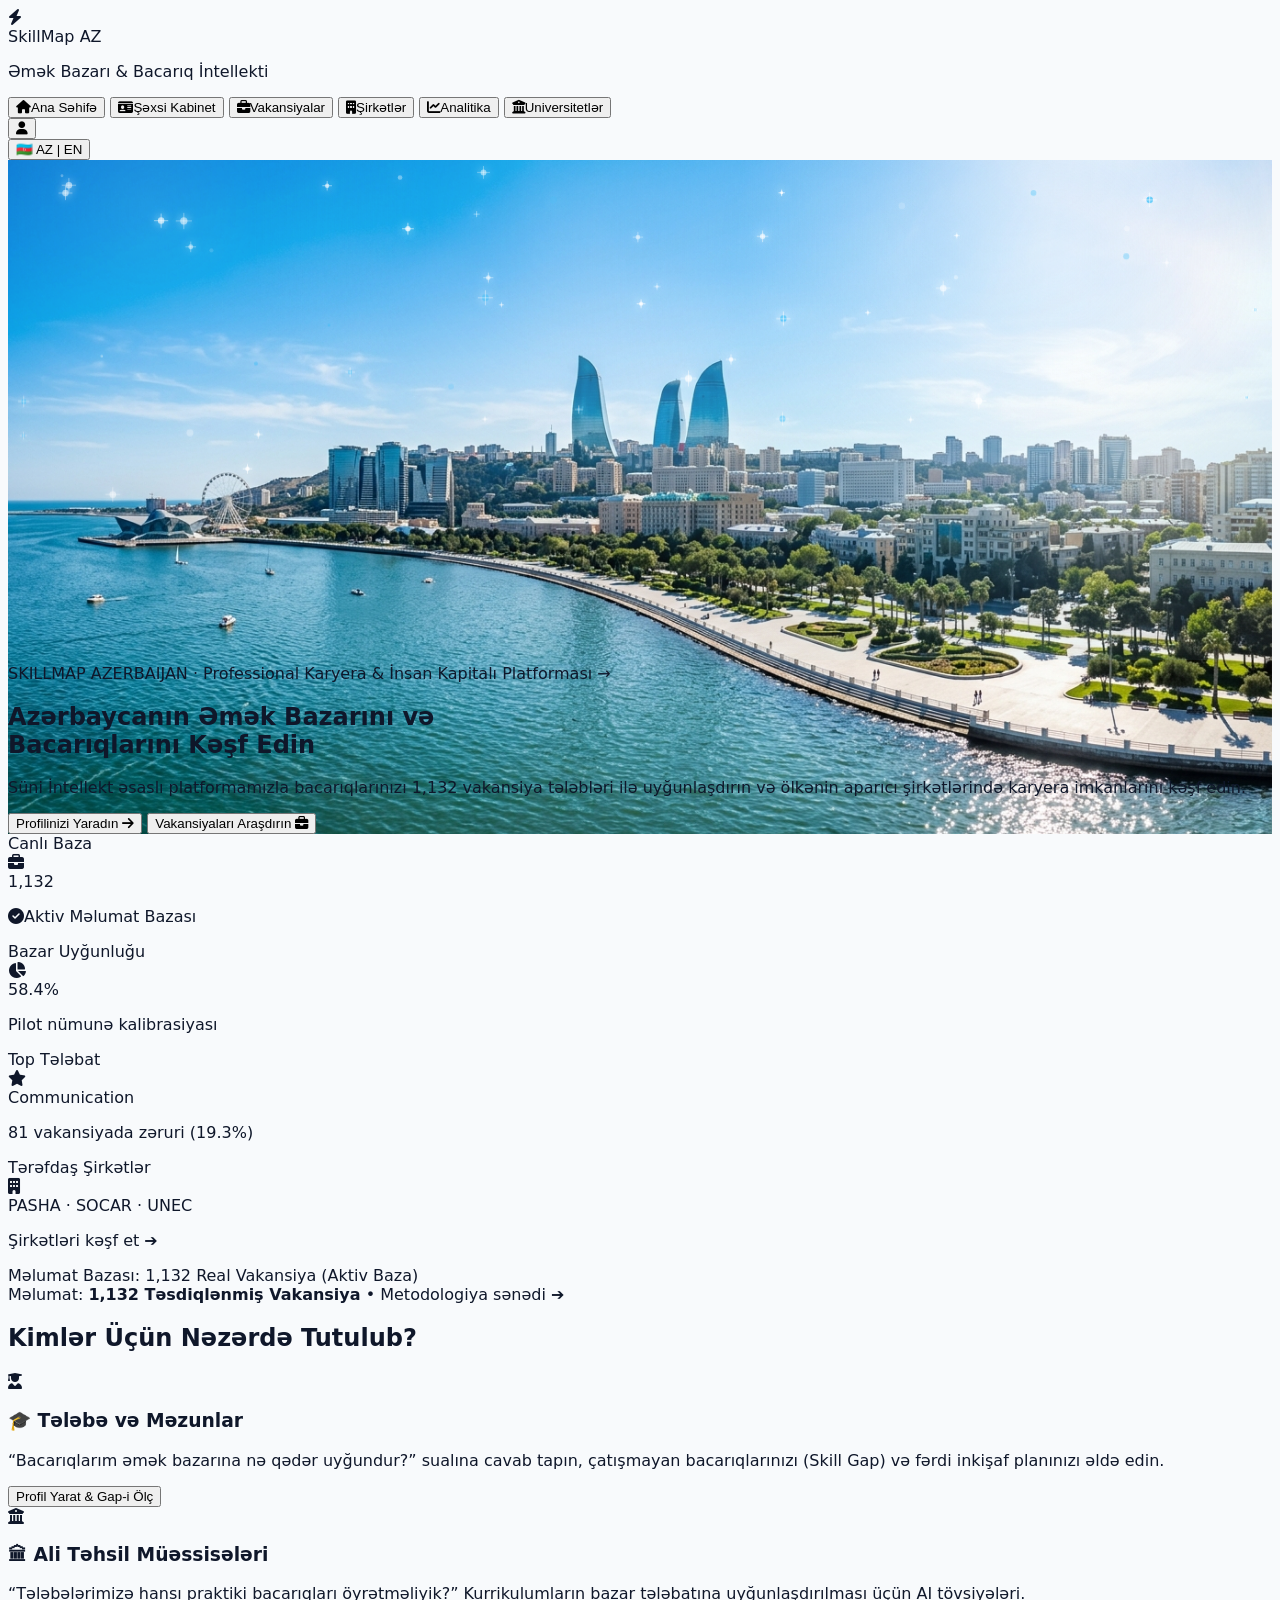
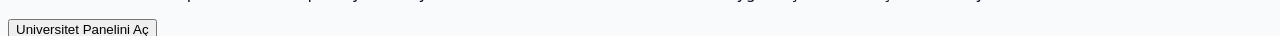
==== index.html @ 015c0641 "Chart.js əlavə edildi, CSP düzəldildi, app referans xətası həll edildi, Analitika qrafikləri işə sal" ====
<!DOCTYPE html>
<html lang="az">
<head>
    <meta charset="UTF-8">
    <meta http-equiv="Content-Security-Policy" content="default-src 'self'; script-src 'self' 'unsafe-inline' 'unsafe-eval' https://www.gstatic.com https://cdnjs.cloudflare.com https://cdn.tailwindcss.com; style-src 'self' 'unsafe-inline' https://fonts.googleapis.com https://cdnjs.cloudflare.com; font-src 'self' https://fonts.gstatic.com https://cdnjs.cloudflare.com; img-src 'self' data: https:; connect-src 'self' https://*.googleapis.com https://*.firebaseio.com https://*.firebase.com wss://*.firebaseio.com https://jobsearch.az https://jobs.glorri.az;">
    <meta http-equiv="Referrer-Policy" content="strict-origin-when-cross-origin">
    <meta http-equiv="X-Content-Type-Options" content="nosniff">
    <meta name="viewport" content="width=device-width, initial-scale=1.0">
    <title>SkillMap Azerbaijan – Əmək Bazarı və Bacarıq Qərar Dəstəyi Platforması</title>
    
    <!-- Chart.js UMD CDN (Loaded first before other scripts) -->
    <script src="https://cdnjs.cloudflare.com/ajax/libs/Chart.js/4.4.0/chart.umd.min.js"></script>

    <!-- Global app placeholder to prevent 'app is not defined' during early clicks -->
    <script>
        window.app = window.app || {
            switchTab: function(tab) {
                if (window.appInstance && window.appInstance.switchTab) {
                    return window.appInstance.switchTab(tab);
                }
                document.addEventListener("DOMContentLoaded", () => {
                    if (window.app && window.app.switchTab) window.app.switchTab(tab);
                });
            },
            openAuthModal: function(mode) {
                if (window.appInstance && window.appInstance.openAuthModal) {
                    return window.appInstance.openAuthModal(mode);
                }
                document.addEventListener("DOMContentLoaded", () => {
                    if (window.app && window.app.openAuthModal) window.app.openAuthModal(mode);
                });
            },
            toggleLanguage: function() {
                if (window.appInstance && window.appInstance.toggleLanguage) {
                    return window.appInstance.toggleLanguage();
                }
                document.addEventListener("DOMContentLoaded", () => {
                    if (window.app && window.app.toggleLanguage) window.app.toggleLanguage();
                });
            }
        };
    </script>

    <!-- Google Fonts: Inter -->
    <link rel="preconnect" href="https://fonts.googleapis.com">
    <link rel="preconnect" href="https://fonts.gstatic.com" crossorigin>
    <link href="https://fonts.googleapis.com/css2?family=Inter:wght@300;400;500;600;700;800;900&display=swap" rel="stylesheet">
    
    <!-- Tailwind CSS CDN -->
    <script src="https://cdn.tailwindcss.com"></script>
    <script>
        tailwind.config = {
            theme: {
                extend: {
                    colors: {
                        orange: {
                            50: '#fff7ed',
                            100: '#ffedd5',
                            200: '#fed7aa',
                            400: '#fb923c',
                            500: '#f97316',
                            600: '#ea580c',
                            700: '#c2410c',
                            800: '#9a3412',
                            900: '#7c2d12'
                        },
                        slate: {
                            850: '#152033',
                            900: '#0f172a',
                            950: '#020617'
                        }
                    }
                }
            }
        }
    </script>
    
    <!-- FontAwesome Icons -->
    <link rel="stylesheet" href="https://cdnjs.cloudflare.com/ajax/libs/font-awesome/6.5.1/css/all.min.css">
    
    <script src="js/i18n.js"></script>
    <!-- Custom CSS -->
    <link rel="stylesheet" href="css/styles.css">
</head>
<body class="bg-slate-50 text-slate-800 antialiased min-h-screen flex flex-col">

    <!-- 1. ÜST NAVİQASİYA (Header & Navigation - Kompakt & Sürüşməsiz) -->
    <header class="sticky top-0 z-50 bg-white/95 backdrop-blur-md border-b border-slate-200/80 shadow-2xs">
        <div class="max-w-7xl mx-auto px-3 sm:px-4 lg:px-6">
            <div class="flex items-center justify-between h-16 gap-2">
                
                <!-- 1. Logo -->
                <div class="flex items-center gap-2 cursor-pointer flex-shrink-0" onclick="app.switchTab('overview')">
                    <div class="w-8 h-8 rounded-xl bg-gradient-to-tr from-indigo-600 to-blue-500 flex items-center justify-center text-white font-black text-base shadow-md shadow-indigo-500/20">
                        <i class="fas fa-bolt"></i>
                    </div>
                    <div>
                        <div class="flex items-center gap-1">
                            <span class="font-black text-base text-slate-900 tracking-tight">SkillMap</span>
                            <span class="text-[9px] font-black px-1.5 py-0.5 rounded bg-indigo-50 text-indigo-700 border border-indigo-100">AZ</span>
                        </div>
                        <p class="text-[8px] text-slate-500 font-semibold tracking-tight hidden sm:block">Əmək Bazarı & Bacarıq İntellekti</p>
                    </div>
                </div>

                <!-- 2. Əsas Naviqasiya Linkləri (Metodologiya və NLP çıxarıldı, sürüşməsiz) -->
                <nav class="hidden lg:flex items-center gap-0.5 xl:gap-1 flex-shrink min-w-0">
                    <button onclick="app.switchTab('overview')" data-tab-btn="overview" class="nav-btn px-2 xl:px-2.5 py-1.5 rounded-xl text-xs font-bold transition-all text-indigo-700 bg-indigo-50 whitespace-nowrap flex items-center">
                        <i class="fas fa-home mr-1 text-indigo-600 text-[10px]"></i><span data-i18n="nav_home">Ana Səhifə</span>
                    </button>
                    <button onclick="app.switchTab('student-gap')" data-tab-btn="student-gap" class="nav-btn px-2 xl:px-2.5 py-1.5 rounded-xl text-xs font-semibold transition-all text-slate-600 hover:text-indigo-600 hover:bg-slate-50 whitespace-nowrap flex items-center">
                        <i class="fas fa-id-card mr-1 text-slate-400 text-[10px]"></i><span data-i18n="nav_cabinet">Şəxsi Kabinet</span>
                    </button>
                    <button onclick="app.switchTab('live-vacancies')" data-tab-btn="live-vacancies" class="nav-btn px-2 xl:px-2.5 py-1.5 rounded-xl text-xs font-semibold transition-all text-slate-600 hover:text-indigo-600 hover:bg-slate-50 whitespace-nowrap flex items-center">
                        <i class="fas fa-briefcase mr-1 text-slate-400 text-[10px]"></i><span data-i18n="nav_vacancies">Vakansiyalar</span>
                    </button>
                    <button onclick="app.switchTab('interactive-map')" data-tab-btn="interactive-map" class="nav-btn px-2 xl:px-2.5 py-1.5 rounded-xl text-xs font-semibold transition-all text-slate-600 hover:text-indigo-600 hover:bg-slate-50 whitespace-nowrap flex items-center">
                        <i class="fas fa-building mr-1 text-slate-400 text-[10px]"></i><span data-i18n="nav_companies">Şirkətlər</span>
                    </button>
                    <button onclick="app.switchTab('vacancy-analytics')" data-tab-btn="vacancy-analytics" class="nav-btn px-2 xl:px-2.5 py-1.5 rounded-xl text-xs font-semibold transition-all text-slate-600 hover:text-indigo-600 hover:bg-slate-50 whitespace-nowrap flex items-center">
                        <i class="fas fa-chart-line mr-1 text-slate-400 text-[10px]"></i><span data-i18n="nav_analytics">Analitika</span>
                    </button>
                    <button onclick="app.switchTab('university-dash')" data-tab-btn="university-dash" class="nav-btn px-2 xl:px-2.5 py-1.5 rounded-xl text-xs font-semibold transition-all text-slate-600 hover:text-indigo-600 hover:bg-slate-50 whitespace-nowrap flex items-center">
                        <i class="fas fa-university mr-1 text-slate-400 text-[10px]"></i><span data-i18n="nav_universities">Universitetlər</span>
                    </button>
                </nav>

                <!-- 3. Sağ Tərəf: Səliqəli Giriş və Əməliyyatlar -->
                <div class="flex items-center gap-2 flex-shrink-0">
                    
                    <!-- Dinamik Giriş / Profil Düyməsi (Səliqəli & Yığcam) -->
                    <div id="header-auth-container" class="flex items-center">
                        <button onclick="app.openAuthModal('login')" class="w-9 h-9 rounded-full bg-indigo-50 hover:bg-indigo-100 text-indigo-600 border border-indigo-200 flex items-center justify-center transition-all shadow-2xs group" title="Daxil ol / Kabinet">
                            <i class="fas fa-user text-xs group-hover:scale-110 transition-transform"></i>
                        </button>
                    </div>

                    <!-- Dil Seçimi (AZ | EN) -->
                    <button id="lang-toggle-btn" onclick="app.toggleLanguage()" class="px-3 py-1.5 rounded-full text-xs font-bold bg-white hover:bg-slate-50 text-slate-700 border border-slate-200 shadow-2xs transition-all flex items-center gap-1.5 cursor-pointer" title="Switch Language">
                        <span id="lang-flag" class="text-xs">🇦🇿</span>
                        <span id="lang-label" class="font-extrabold text-[11px] text-indigo-700 tracking-wide">AZ | EN</span>
                    </button>

                </div>
            </div>
        </div>
    </header>
    <!-- ƏSAS MƏZMUN -->
    <main class="flex-grow w-full">

        <!-- ======================================================== -->
        <!-- TAB 1: ANA SƏHİFƏ (OVERVIEW & HERO) -->
        <!-- ======================================================== -->
        <section id="tab-overview" class="tab-content active w-full">
            
            <!-- 1. FULL-WIDTH EDGE-TO-EDGE 100VH LIVE HERO (BAKU SKYLINE & CANVAS WALLPAPER) -->
            <div id="hero-main-container" class="relative w-full h-screen min-h-[600px] flex flex-col justify-center items-center text-center px-4 sm:px-6 lg:px-8 bg-cover bg-center bg-no-repeat overflow-hidden" style="background-image: url('images/baku_crystal_hero.jpg?v=20260901_final'); background-size: cover; background-position: center center; background-repeat: no-repeat;">
                
                <!-- Dynamic 60fps Fullscreen Canvas Wallpaper -->
                <canvas id="hero-live-wallpaper" class="absolute inset-0 w-full h-full pointer-events-none z-10"></canvas>
                
                <!-- Cinematic Soft Atmosphere Overlay -->
                <div class="absolute inset-0 bg-gradient-to-t from-sky-950/75 via-sky-900/30 to-sky-950/40 z-0"></div>

                <!-- Top Announcement Badge -->
                <div class="relative z-20 mb-6">
                    <div onclick="app.switchTab('nlp-sandbox')" class="inline-flex items-center gap-2 px-5 py-2 rounded-full bg-white/90 hover:bg-white backdrop-blur-md border border-white/95 shadow-lg text-xs font-bold text-sky-950 cursor-pointer transition-all hover:scale-105 transform group">
                        <span class="w-2.5 h-2.5 rounded-full bg-emerald-500 animate-pulse"></span>
                        <span class="tracking-wide"><span data-i18n="hero_badge">SKILLMAP AZERBAIJAN · Professional Karyera & İnsan Kapitalı Platforması</span></span>
                        <span class="text-sky-600 group-hover:translate-x-1 transition-transform font-black">→</span>
                    </div>
                </div>

                <!-- Central Hero Content (Single Layer Crisp Typography, No Shadows) -->
                <div class="relative z-20 max-w-5xl mx-auto w-full space-y-6">
                    
                    <!-- Main Impact Heading -->
                    <h1 class="text-3xl sm:text-5xl lg:text-6xl xl:text-7xl font-black text-white tracking-tight leading-tight">
                        <span data-i18n="hero_title_1">Azərbaycanın Əmək Bazarını və</span> <br class="hidden sm:inline"><span class="text-cyan-300" data-i18n="hero_title_2">Bacarıqlarını Kəşf Edin</span>
                    </h1>

                    <!-- Refined Subtitle -->
                    <p class="text-sky-100 text-sm sm:text-base lg:text-lg leading-relaxed max-w-3xl mx-auto font-medium">
                        <span data-i18n="hero_subtitle">Süni İntellekt əsaslı platformamızla bacarıqlarınızı 1,132 vakansiya tələbləri ilə uyğunlaşdırın və ölkənin aparıcı şirkətlərində karyera imkanlarını kəşf edin.</span>
                    </p>

                    <!-- Dual Action CTA Buttons -->
                    <div class="flex flex-wrap items-center justify-center gap-4 pt-4">
                        <button onclick="app.openAuthModal('register')" class="px-8 sm:px-10 py-3.5 sm:py-4 rounded-full bg-cyan-400 hover:bg-cyan-300 text-slate-950 font-black text-xs sm:text-sm lg:text-base shadow-xl shadow-cyan-400/30 transition-all flex items-center gap-2.5 hover:scale-105 transform">
                            <span data-i18n="hero_cta_profile">Profilinizi Yaradın</span>
                            <i class="fas fa-arrow-right text-xs"></i>
                        </button>
                        <button onclick="app.switchTab('live-vacancies')" class="px-7 sm:px-9 py-3.5 sm:py-4 rounded-full bg-white/90 hover:bg-white text-slate-900 font-bold text-xs sm:text-sm lg:text-base backdrop-blur-md border border-white/90 shadow-xl transition-all flex items-center gap-2.5 hover:scale-105 transform">
                            <span data-i18n="hero_cta_vacancies">Vakansiyaları Araşdırın</span>
                            <i class="fas fa-briefcase text-xs text-sky-600"></i>
                        </button>
                    </div>

                </div>

            </div>

            <!-- 2. AŞAĞI BÖLMƏLƏR (MƏRKƏZLƏŞDİRİLMİŞ MAX-W-7XL KONTEYNER) -->
            <div class="bg-slate-50 border-t border-slate-200/80 py-12">
                <div class="max-w-7xl mx-auto px-4 sm:px-6 lg:px-8 space-y-12">
                    
                    <!-- 4 Statistika Kartı -->
                    <div class="grid grid-cols-1 sm:grid-cols-2 lg:grid-cols-4 gap-4 sm:gap-6">
                        
                        <!-- Card 1: Canlı Baza -->
                        <div class="bg-white p-6 rounded-2xl border border-slate-200/80 shadow-xs hover:shadow-md transition-all group">
                            <div class="flex items-center justify-between mb-2">
                                <span class="text-xs font-bold text-slate-500 uppercase tracking-wider" data-i18n="stat_active_db">Canlı Baza</span>
                                <div class="w-9 h-9 rounded-xl bg-sky-50 flex items-center justify-center text-sky-600 text-sm">
                                    <i class="fas fa-briefcase"></i>
                                </div>
                            </div>
                            <div class="text-3xl font-black text-slate-900" id="stat-total-vacancies">1,132</div>
                            <p class="text-xs text-emerald-700 font-bold mt-1.5 flex items-center gap-1">
                                <i class="fas fa-check-circle text-xs"></i><span data-i18n="stat_active_desc">Aktiv Məlumat Bazası</span>
                            </p>
                        </div>

                        <!-- Card 2: Orta Bazar Uyğunluğu -->
                        <div class="bg-white p-6 rounded-2xl border border-slate-200/80 shadow-xs hover:shadow-md transition-all group">
                            <div class="flex items-center justify-between mb-2">
                                <span class="text-xs font-bold text-slate-500 uppercase tracking-wider" data-i18n="stat_market_match">Bazar Uyğunluğu</span>
                                <div class="w-9 h-9 rounded-xl bg-amber-50 flex items-center justify-center text-amber-600 text-sm">
                                    <i class="fas fa-chart-pie"></i>
                                </div>
                            </div>
                            <div class="text-3xl font-black text-slate-900" id="stat-avg-match">58.4%</div>
                            <p class="text-xs text-slate-500 font-medium mt-1.5">Pilot nümunə kalibrasiyası</p>
                        </div>

                        <!-- Card 3: Top Tələb Olunan Bacarıq -->
                        <div class="bg-white p-6 rounded-2xl border border-slate-200/80 shadow-xs hover:shadow-md transition-all group">
                            <div class="flex items-center justify-between mb-2">
                                <span class="text-xs font-bold text-slate-500 uppercase tracking-wider" data-i18n="stat_top_demand">Top Tələbat</span>
                                <div class="w-9 h-9 rounded-xl bg-emerald-50 flex items-center justify-center text-emerald-600 text-sm">
                                    <i class="fas fa-star"></i>
                                </div>
                            </div>
                            <div class="text-2xl font-black text-slate-900 truncate" id="stat-top-skill-name">MS Excel & SQL</div>
                            <p class="text-xs text-slate-500 font-medium mt-1.5 truncate" id="stat-top-skill-desc">Ən çox tələb olunan bacarıq</p>
                        </div>

                        <!-- Card 4: Tərəfdaş Şirkətlər -->
                        <div class="bg-white p-6 rounded-2xl border border-slate-200/80 shadow-xs hover:shadow-md transition-all group">
                            <div class="flex items-center justify-between mb-2">
                                <span class="text-xs font-bold text-slate-500 uppercase tracking-wider" data-i18n="stat_partners">Tərəfdaş Şirkətlər</span>
                                <div class="w-9 h-9 rounded-xl bg-indigo-50 flex items-center justify-center text-indigo-600 text-sm">
                                    <i class="fas fa-building"></i>
                                </div>
                            </div>
                            <div class="text-lg font-black text-slate-900 truncate">PASHA · SOCAR · UNEC</div>
                            <p class="text-xs text-indigo-600 font-bold mt-1.5 flex items-center gap-1 cursor-pointer hover:underline" onclick="app.switchTab('interactive-map')">
                                Şirkətləri kəşf et ➔
                            </p>
                        </div>

                    </div>

                    <!-- Tərəfdaş və Etibarlılıq Lövhəsi (Trust Bar) -->
                    <div class="bg-white rounded-2xl p-5 border border-slate-200/80 shadow-xs flex flex-wrap items-center justify-between gap-4 text-xs text-slate-500 font-medium">
                        <div class="flex items-center gap-2.5">
                            <span class="w-3 h-3 rounded-full bg-emerald-500 animate-pulse"></span>
                            <span class="font-bold text-slate-800">Məlumat Bazası:</span>
                            <span class="text-emerald-700 font-bold" id="trust-total-vacancies">1,132 Vakansiya</span>
                        </div>
                        <div class="flex items-center gap-4 text-xs text-slate-400">
                            <span>Məlumat: <strong class="text-indigo-700 font-bold">1,132 Təsdiqlənmiş Vakansiya</strong></span>
                            <span>•</span>
                            <span class="text-indigo-600 font-bold cursor-pointer hover:underline" onclick="app.switchTab('methodology')">Metodologiya sənədi ➔</span>
                        </div>
                    </div>

                    <!-- İstifadəçi Portalları (2 Sütunlu Qrid) -->
                    <div>
                        <h2 class="text-2xl font-bold text-slate-900 mb-6">Kimlər Üçün Nəzərdə Tutulub?</h2>
                        <div class="grid grid-cols-1 md:grid-cols-2 gap-6">
                            
                            <div class="bg-white rounded-2xl p-6 sm:p-8 border border-slate-200/80 shadow-xs hover:shadow-md transition-all hover:border-indigo-300 group flex flex-col justify-between">
                                <div class="space-y-3">
                                    <div class="w-12 h-12 rounded-2xl bg-indigo-50 text-indigo-600 flex items-center justify-center text-xl group-hover:scale-110 transition-transform">
                                        <i class="fas fa-user-graduate"></i>
                                    </div>
                                    <h3 class="text-xl font-bold text-slate-900">🎓 Tələbə və Məzunlar</h3>
                                    <p class="text-sm text-slate-600 leading-relaxed">
                                        “Bacarıqlarım əmək bazarına nə qədər uyğundur?” sualına cavab tapın, çatışmayan bacarıqlarınızı (Skill Gap) və fərdi inkişaf planınızı əldə edin.
                                    </p>
                                </div>
                                <button onclick="app.openAuthModal('register')" class="w-full mt-6 py-3 rounded-xl bg-indigo-50 text-indigo-700 font-bold text-sm hover:bg-indigo-600 hover:text-white transition-all">
                                    Profil Yarat & Gap-i Ölç
                                </button>
                            </div>

                            <div class="bg-white rounded-2xl p-6 sm:p-8 border border-slate-200/80 shadow-xs hover:shadow-md transition-all hover:border-emerald-300 group flex flex-col justify-between">
                                <div class="space-y-3">
                                    <div class="w-12 h-12 rounded-2xl bg-emerald-50 text-emerald-600 flex items-center justify-center text-xl group-hover:scale-110 transition-transform">
                                        <i class="fas fa-university"></i>
                                    </div>
                                    <h3 class="text-xl font-bold text-slate-900">🏛 Ali Təhsil Müəssisələri</h3>
                                    <p class="text-sm text-slate-600 leading-relaxed">
                                        “Tələbələrimizə hansı praktiki bacarıqları öyrətməliyik?” Kurrikulumların bazar tələbatına uyğunlaşdırılması üçün AI tövsiyələri.
                                    </p>
                                </div>
                                <button onclick="app.switchTab('university-dash')" class="w-full py-3 mt-6 rounded-xl bg-emerald-50 text-emerald-700 font-bold text-sm hover:bg-emerald-600 hover:text-white transition-all">
                                    Universitet Panelini Aç
                                </button>
                            </div>

                        </div>
                    </div>

                </div>
            </div>

        </section>


        <!-- ======================================================== -->
        <!-- TAB 2: STUDENT CABINET 2.0 (DYNAMIC AUTH-AWARE) -->
        <!-- ======================================================== -->
        <section id="tab-student-gap" class="tab-content max-w-7xl mx-auto px-4 sm:px-6 lg:px-8 py-6">
            <div id="student-cabinet-root" class="w-full flex flex-col lg:flex-row items-start gap-6">
                
                <!-- LEFT SIDEBAR (Dark Navy #0F172A) -->
                <aside class="cabinet-sidebar w-full lg:w-64 flex-shrink-0 p-5 flex flex-col justify-between space-y-6 shadow-xl">
                    <!-- Brand Logo -->
                    <div class="flex items-center gap-3 px-2 py-1">
                        <div class="w-9 h-9 rounded-xl bg-gradient-to-tr from-blue-600 to-indigo-500 text-white flex items-center justify-center font-black text-lg shadow-md shadow-blue-500/30">
                            <i class="fas fa-network-wired"></i>
                        </div>
                        <div>
                            <div class="text-white font-black text-base tracking-tight leading-tight">SkillMap</div>
                            <div class="text-slate-400 text-[10px] uppercase font-bold tracking-wider">Azerbaijan</div>
                        </div>
                    </div>

                    <!-- Navigation Menu -->
                    <nav class="space-y-1">
                        <button id="cab-nav-overview" data-view-btn="overview" class="cabinet-nav-btn sidebar-nav-btn active">
                            <i class="fas fa-house w-4 text-center"></i>
                            <span>Ümumi görünüş</span>
                        </button>
                        <button id="cab-nav-profile" data-view-btn="profile" class="cabinet-nav-btn sidebar-nav-btn">
                            <i class="fas fa-user w-4 text-center"></i>
                            <span>Profilim</span>
                        </button>
                        <button id="cab-nav-skills" data-view-btn="skills" class="cabinet-nav-btn sidebar-nav-btn">
                            <i class="fas fa-puzzle-piece w-4 text-center"></i>
                            <span>Bacarıqlarım</span>
                        </button>
                        <button id="cab-nav-skill-gap" data-view-btn="skill-gap" class="cabinet-nav-btn sidebar-nav-btn">
                            <i class="fas fa-compass-drafting w-4 text-center"></i>
                            <span>Skill Gap</span>
                        </button>
                        <button id="cab-nav-vacancies" data-view-btn="vacancies" class="cabinet-nav-btn sidebar-nav-btn">
                            <i class="fas fa-briefcase w-4 text-center"></i>
                            <span>Mənə uyğun vakansiyalar</span>
                        </button>
                        <button id="cab-nav-career-directions" data-view-btn="career-directions" class="cabinet-nav-btn sidebar-nav-btn">
                            <i class="fas fa-signs-post w-4 text-center"></i>
                            <span>Karyera istiqamətlərim</span>
                        </button>
                        <button id="cab-nav-dev-plan" data-view-btn="dev-plan" class="cabinet-nav-btn sidebar-nav-btn">
                            <i class="fas fa-pen-to-square w-4 text-center"></i>
                            <span>İnkişaf planım</span>
                        </button>
                        <button id="cab-nav-skill-passport" data-view-btn="skill-passport" class="cabinet-nav-btn sidebar-nav-btn">
                            <i class="fas fa-id-card-clip w-4 text-center"></i>
                            <span>Skill Passport</span>
                        </button>
                        <button id="cab-nav-cv-ats" data-view-btn="cv-ats" class="cabinet-nav-btn sidebar-nav-btn">
                            <i class="fas fa-file-shield w-4 text-center"></i>
                            <span>CV & ATS Analizi</span>
                        </button>
                        <button id="cab-nav-cv-builder" data-view-btn="cv-builder" class="cabinet-nav-btn sidebar-nav-btn">
                            <i class="fas fa-file-pen w-4 text-center"></i>
                            <span>ATS CV Builder</span>
                        </button>
                        <button id="cab-nav-settings" data-view-btn="settings" class="cabinet-nav-btn sidebar-nav-btn">
                            <i class="fas fa-gear w-4 text-center"></i>
                            <span>Tənzimləmələr</span>
                        </button>
                    </nav>

                    <!-- Bottom Support & Dark Mode -->
                    <div class="space-y-4 pt-4 border-t border-slate-800">
                        <div class="sidebar-help-card space-y-2.5">
                            <div class="text-xs font-bold text-white">Kömək lazımdır?</div>
                            <p class="text-[11px] text-slate-400 leading-relaxed">
                                Karyera və bacarıq inkişafı haqqında suallarınız üçün bizə yaza bilərsiniz.
                            </p>
                            <button onclick="if(window.chatWidget) window.chatWidget.toggle();" class="w-full py-2 px-3 rounded-lg bg-white hover:bg-slate-100 text-slate-900 text-xs font-bold transition-all shadow-sm">
                                Dəstək mərkəzinə keç
                            </button>
                        </div>

                        <div class="flex items-center justify-between px-2 pt-1 text-xs text-slate-400">
                            <div class="flex items-center gap-2">
                                <i class="fas fa-moon"></i>
                                <span>Dark mode</span>
                            </div>
                            <label class="relative inline-flex items-center cursor-pointer">
                                <input type="checkbox" id="cabinet-dark-toggle" onchange="app.toggleCabinetDarkMode(this.checked)" class="sr-only peer">
                                <div class="w-9 h-5 bg-slate-700 peer-focus:outline-none rounded-full peer peer-checked:after:translate-x-full peer-checked:after:border-white after:content-[''] after:absolute after:top-[2px] after:left-[2px] after:bg-white after:border-slate-300 after:border after:rounded-full after:h-4 after:w-4 after:transition-all peer-checked:bg-blue-600"></div>
                            </label>
                        </div>
                    </div>
                </aside>

                <!-- MAIN CABINET CONTENT AREA -->
                <main class="flex-grow w-full space-y-6">
                    
                    <!-- Cabinet Header -->
                    <div class="flex items-center justify-between bg-white p-4 sm:p-5 rounded-2xl border border-slate-200/80 shadow-2xs">
                        <div>
                            <h1 class="text-xl sm:text-2xl font-black text-slate-900 tracking-tight">Student Cabinet</h1>
                        </div>

                        <div class="flex items-center gap-3">
                            <!-- Notifications -->
                            <div class="relative cursor-pointer" onclick="alert('Bildirişləri görmək üçün kabinetə daxil olun.')">
                                <div class="w-9 h-9 rounded-full bg-slate-100 hover:bg-slate-200 text-slate-700 flex items-center justify-center transition-all">
                                    <i class="far fa-bell text-sm"></i>
                                </div>
                            </div>

                            <!-- Help Icon -->
                            <button onclick="if(window.chatWidget) window.chatWidget.toggle();" class="w-9 h-9 rounded-full bg-slate-100 hover:bg-slate-200 text-slate-700 flex items-center justify-center transition-all">
                                <i class="far fa-circle-question text-sm"></i>
                            </button>

                            <!-- User Avatar & Name Dropdown -->
                            <div class="flex items-center gap-2.5 pl-2 border-l border-slate-200 cursor-pointer" onclick="if(app.auth.isLoggedIn()) app.switchCabinetView('profile'); else app.openAuthModal('login');">
                                <div class="w-9 h-9 rounded-full bg-slate-100 text-slate-600 font-bold flex items-center justify-center text-xs shadow-sm" id="cab-top-avatar">
                                    👤
                                </div>
                                <div class="hidden sm:block text-left">
                                    <div class="text-xs font-bold text-slate-900" id="cab-top-username">Qonaq</div>
                                </div>
                                <i class="fas fa-chevron-down text-[10px] text-slate-400"></i>
                            </div>
                        </div>
                    </div>

                    <!-- ======================================================== -->
                    <!-- SUB-VIEW 1: Ümumi Görünüş (Overview) -->
                    <!-- ======================================================== -->
                    <div id="cab-view-overview" data-cabinet-view="overview" class="space-y-6">
                        <!-- Welcome Banner -->
                        <div class="bg-white rounded-3xl p-6 sm:p-8 border border-slate-200/80 shadow-2xs relative overflow-hidden flex flex-col md:flex-row items-center justify-between gap-6">
                            <div class="space-y-2 max-w-xl z-10">
                                <h2 class="text-2xl sm:text-3xl font-black text-slate-900" id="cab-welcome-title">Xoş Gəlmisiniz! 👋</h2>
                                <p class="text-xs sm:text-sm text-slate-600 leading-relaxed">
                                    Karyera hədəflərinizə çatmaq və fərdi analizləri görmək üçün şəxsi kabinetinizə daxil olun və ya qeydiyyatdan keçin.
                                </p>
                                <div class="pt-2 flex flex-wrap gap-2">
                                    <button onclick="app.openAuthModal('login')" class="px-5 py-2.5 rounded-full bg-blue-600 hover:bg-blue-700 text-white text-xs font-bold shadow-md shadow-blue-500/20 flex items-center gap-2 transition-all">
                                        <i class="fas fa-right-to-bracket"></i>
                                        <span>Kabinetə Daxil Ol</span>
                                    </button>
                                    <button onclick="app.openAuthModal('register')" class="px-5 py-2.5 rounded-full bg-slate-800 hover:bg-slate-900 text-white text-xs font-bold shadow-sm transition-all">
                                        <i class="fas fa-user-plus mr-1"></i>Qeydiyyatdan Keç
                                    </button>
                                    
                                </div>
                            </div>

                            <!-- 3D Style Graphic Badge -->
                            <div class="flex-shrink-0 relative w-44 h-40 flex items-center justify-center">
                                <div class="w-32 h-32 rounded-3xl bg-gradient-to-tr from-blue-100 via-indigo-50 to-blue-200 border border-blue-200/60 shadow-inner flex flex-col items-center justify-center text-center p-4">
                                    <div class="w-12 h-12 rounded-2xl bg-blue-600 text-white flex items-center justify-center text-xl shadow-lg shadow-blue-500/30 mb-2 animate-bounce">
                                        <i class="fas fa-bullseye"></i>
                                    </div>
                                    <span class="text-[11px] font-black text-blue-900">AI Karyera Mühərriki</span>
                                </div>
                            </div>
                        </div>

                        <!-- 5 Statistic Cards Row -->
                        <div class="grid grid-cols-2 sm:grid-cols-3 lg:grid-cols-5 gap-4">
                            <!-- Card 1: Career Match -->
                            <div class="bg-white p-4 sm:p-5 rounded-2xl border border-slate-200/80 shadow-2xs space-y-2">
                                <span class="text-xs font-bold text-slate-600">Career Match</span>
                                <div class="text-2xl sm:text-3xl font-black text-slate-400" id="cab-stat-match">— %</div>
                                <p class="text-[10px] text-slate-500 leading-tight">Giriş edərək ölçün</p>
                                <div class="pt-1">
                                    <svg class="w-full h-5 text-slate-300" viewBox="0 0 100 20" fill="none" stroke="currentColor" stroke-width="2.5" stroke-linecap="round">
                                        <path d="M0 15 Q 25 15, 50 15 T 100 15" />
                                    </svg>
                                </div>
                            </div>

                            <!-- Card 2: Hədəf vəzifə -->
                            <div class="bg-white p-4 sm:p-5 rounded-2xl border border-slate-200/80 shadow-2xs space-y-2">
                                <span class="text-xs font-bold text-slate-600">Hədəf vəzifə</span>
                                <div class="text-base sm:text-lg font-black text-slate-500 truncate" id="cab-stat-role">Seçilməyib</div>
                                <p class="text-[10px] text-slate-500 leading-tight" id="cab-stat-sector">Giriş tələb olunur</p>
                                <div class="flex justify-end pt-1">
                                    <div class="w-7 h-7 rounded-full bg-slate-100 text-slate-400 flex items-center justify-center text-xs">
                                        <i class="fas fa-bullseye"></i>
                                    </div>
                                </div>
                            </div>

                            <!-- Card 3: Top Skill Gap -->
                            <div class="bg-white p-4 sm:p-5 rounded-2xl border border-slate-200/80 shadow-2xs space-y-2">
                                <span class="text-xs font-bold text-slate-600">Top Skill Gap</span>
                                <div class="text-base sm:text-lg font-black text-slate-400 truncate" id="cab-stat-top-gap-name">—</div>
                                <p class="text-[10px] text-slate-500 leading-tight" id="cab-stat-top-gap-desc">Profil tələb olunur</p>
                                <div class="segmented-gap-bar">
                                    <span class="bg-slate-200"></span>
                                    <span class="bg-slate-200"></span>
                                    <span class="bg-slate-200"></span>
                                    <span class="bg-slate-200"></span>
                                    <span class="bg-slate-200"></span>
                                </div>
                            </div>

                            <!-- Card 4: Uyğun vakansiyalar -->
                            <div class="bg-white p-4 sm:p-5 rounded-2xl border border-slate-200/80 shadow-2xs space-y-2">
                                <span class="text-xs font-bold text-slate-600">Uyğun vakansiyalar</span>
                                <div class="text-2xl sm:text-3xl font-black text-blue-600" id="cab-stat-vacancies-count">1,132</div>
                                <p class="text-[10px] text-slate-500 leading-tight">Ümumi açıq vakansiya</p>
                                <div class="flex justify-end pt-1">
                                    <div class="w-7 h-7 rounded-full bg-blue-50 text-blue-600 flex items-center justify-center text-xs">
                                        <i class="fas fa-briefcase"></i>
                                    </div>
                                </div>
                            </div>

                            <!-- Card 5: Alternativ karyeralar -->
                            <div class="bg-white p-4 sm:p-5 rounded-2xl border border-slate-200/80 shadow-2xs space-y-2 col-span-2 sm:col-span-1">
                                <span class="text-xs font-bold text-slate-600">Alternativ karyeralar</span>
                                <div class="text-2xl sm:text-3xl font-black text-slate-400" id="cab-stat-alts-count">—</div>
                                <p class="text-[10px] text-slate-500 leading-tight">Giriş tələb olunur</p>
                                <div class="flex justify-end pt-1">
                                    <div class="w-7 h-7 rounded-full bg-slate-100 text-slate-400 flex items-center justify-center text-xs">
                                        <i class="fas fa-user-group"></i>
                                    </div>
                                </div>
                            </div>
                        </div>

                        <!-- Row 1: Skill Gap Analizi & Mənə uyğun karyera istiqamətləri -->
                        <div class="grid grid-cols-1 lg:grid-cols-12 gap-6">
                            <!-- Left: Skill Gap Analizi (7 Cols) -->
                            <div class="lg:col-span-7 bg-white rounded-3xl p-6 border border-slate-200/80 shadow-2xs space-y-4">
                                <div class="flex items-center justify-between pb-3 border-b border-slate-100">
                                    <h3 class="text-sm font-bold text-slate-900">Skill Gap Analizi</h3>
                                    <button onclick="app.switchCabinetView('skill-gap')" class="text-xs font-bold text-blue-600 hover:text-blue-700">Hamısına bax &gt;</button>
                                </div>

                                <div class="overflow-x-auto">
                                    <table class="w-full text-left text-xs">
                                        <thead>
                                            <tr class="text-slate-400 font-semibold border-b border-slate-100 pb-2">
                                                <th class="pb-2.5">Bacarıq</th>
                                                <th class="pb-2.5">Sizin səviyyəniz</th>
                                                <th class="pb-2.5">Bazar tələbi</th>
                                                <th class="pb-2.5 text-center">Gap</th>
                                                <th class="pb-2.5 text-right">Status</th>
                                            </tr>
                                        </thead>
                                        <tbody id="cab-gap-table-body" class="divide-y divide-slate-100">
                                            <tr>
                                                <td colspan="5" class="text-center py-10 text-slate-500">
                                                    <i class="fas fa-lock text-2xl text-slate-300 mb-2 block"></i>
                                                    <span class="font-bold text-slate-700 block mb-1">Şəxsi Skill Gap Analizi Giriş Tələb Edir</span>
                                                    <span class="text-xs text-slate-500 block mb-3">Bacarıqlarınızın əmək bazarı ilə müqayisəsini görmək üçün daxil olun.</span>
                                                    <div class="flex items-center justify-center gap-2">
                                                        <button onclick="app.openAuthModal('login')" class="px-4 py-1.5 rounded-full bg-blue-600 text-white text-xs font-bold">Daxil Ol</button>
                                                        
                                                    </div>
                                                </td>
                                            </tr>
                                        </tbody>
                                    </table>
                                </div>
                            </div>

                            <!-- Right: Mənə uyğun karyera istiqamətləri (5 Cols) -->
                            <div class="lg:col-span-5 bg-white rounded-3xl p-6 border border-slate-200/80 shadow-2xs flex flex-col justify-between space-y-4">
                                <div class="space-y-4">
                                    <div class="flex items-center justify-between pb-3 border-b border-slate-100">
                                        <h3 class="text-sm font-bold text-slate-900">Mənə uyğun karyera istiqamətləri</h3>
                                        <button onclick="app.switchCabinetView('career-directions')" class="text-xs font-bold text-blue-600 hover:text-blue-700">Hamısına bax &gt;</button>
                                    </div>

                                    <div id="cab-career-alts-list" class="space-y-3.5">
                                        <div class="p-6 text-center text-xs text-slate-500 bg-slate-50 rounded-2xl border border-slate-200">
                                            <i class="fas fa-lock text-slate-300 text-xl mb-1.5 block"></i>
                                            Fərdi karyera uyğunluq faizləriniz daxil olduqdan sonra hesablanacaq.
                                        </div>
                                    </div>
                                </div>

                                <button onclick="app.switchCabinetView('career-directions')" class="w-full py-2.5 rounded-xl border border-slate-200 hover:bg-slate-50 text-xs font-bold text-blue-600 transition-all">
                                    Bütün karyera istiqamətlərini gör
                                </button>
                            </div>
                        </div>

                        <!-- Row 2: Mənə uyğun vakansiyalar & İnkişaf planım -->
                        <div class="grid grid-cols-1 lg:grid-cols-12 gap-6">
                            <!-- Left: Mənə uyğun vakansiyalar (7 Cols) -->
                            <div class="lg:col-span-7 bg-white rounded-3xl p-6 border border-slate-200/80 shadow-2xs space-y-4">
                                <div class="flex items-center justify-between pb-3 border-b border-slate-100">
                                    <h3 class="text-sm font-bold text-slate-900">Mənə uyğun vakansiyalar</h3>
                                    <button onclick="app.switchCabinetView('vacancies')" class="text-xs font-bold text-blue-600 hover:text-blue-700">Hamısına bax &gt;</button>
                                </div>

                                <div id="cab-matching-vacancies-list" class="space-y-3">
                                    <!-- Dynamic Vacancies rendered by app.js -->
                                </div>
                            </div>

                            <!-- Right: İnkişaf planım (5 Cols) -->
                            <div class="lg:col-span-5 bg-white rounded-3xl p-6 border border-slate-200/80 shadow-2xs flex flex-col justify-between space-y-4">
                                <div class="space-y-4">
                                    <div class="flex items-center justify-between pb-3 border-b border-slate-100">
                                        <h3 class="text-sm font-bold text-slate-900">İnkişaf planım</h3>
                                    </div>

                                    <div id="cab-dev-plan-steps" class="space-y-3.5">
                                        <div class="p-6 text-center text-xs text-slate-500 bg-slate-50 rounded-2xl border border-slate-200">
                                            <i class="fas fa-route text-slate-300 text-xl mb-1.5 block"></i>
                                            Fərdi 4 addımlıq inkişaf planı üçün bacarıqlarınızı daxil edin.
                                        </div>
                                    </div>
                                </div>

                                <button onclick="app.switchCabinetView('dev-plan')" class="w-full py-2.5 rounded-xl border border-slate-200 hover:bg-slate-50 text-xs font-bold text-blue-600 transition-all">
                                    Tam İnkişaf planını gör
                                </button>
                            </div>
                        </div>

                        <!-- Row 3: Skill Passport Card -->
                        <div class="bg-white rounded-3xl p-6 border border-slate-200/80 shadow-2xs space-y-4">
                            <h3 class="text-sm font-bold text-slate-900">Skill Passport</h3>

                            <div class="grid grid-cols-1 lg:grid-cols-12 gap-6 items-center">
                                <!-- Left Metadata -->
                                <div class="lg:col-span-4 flex items-center gap-4">
                                    <div class="w-16 h-16 rounded-full bg-slate-100 text-slate-600 font-bold flex items-center justify-center text-xl shadow-md" id="cab-pass-avatar">
                                        👤
                                    </div>
                                    <div class="space-y-1">
                                        <h4 class="text-base font-bold text-slate-900" id="cab-pass-name">Qonaq İstifadəçi</h4>
                                        <div class="text-xs text-slate-500" id="cab-pass-uni">Giriş tələb olunur</div>
                                        <div class="text-xs text-slate-700 font-semibold" id="cab-pass-role">Hədəf vəzifə: Seçilməyib</div>
                                        <div class="inline-flex items-center px-2 py-0.5 rounded-md bg-slate-100 text-slate-600 border border-slate-200 text-[10px] font-bold" id="cab-pass-match">
                                            Career Match: — %
                                        </div>
                                    </div>
                                </div>

                                <!-- Middle Skills Grid -->
                                <div class="lg:col-span-5 space-y-2">
                                    <div class="text-xs font-bold text-slate-700">Əsas bacarıqlar</div>
                                    <div class="grid grid-cols-2 gap-2" id="cab-pass-skills-grid">
                                        <div class="col-span-2 p-3 text-center text-xs text-slate-400 italic">Skill Pasportu təsdiqlənmiş profil üçün aktivləşir.</div>
                                    </div>
                                </div>

                                <!-- Right Export Dark Navy Box -->
                                <div class="lg:col-span-3 bg-slate-900 text-white rounded-2xl p-5 space-y-3 shadow-lg">
                                    <div class="font-bold text-sm">Export et</div>
                                    <p class="text-[11px] text-slate-400 leading-relaxed">
                                        Skill Passport-unuzu PDF formatında yükləyin və CV-nizə əlavə edin.
                                    </p>
                                    <button onclick="if(app.auth.isLoggedIn()) app.exportSkillPassport(); else app.openAuthModal('login');" class="w-full py-2.5 rounded-full bg-white hover:bg-slate-100 text-slate-900 text-xs font-bold flex items-center justify-center gap-2 shadow-md transition-all">
                                        <i class="fas fa-download"></i>
                                        <span>PDF yüklə</span>
                                    </button>
                                </div>
                            </div>
                        </div>
                    </div>

                                        <!-- ======================================================== -->
                    <!-- SUB-VIEW 2: Profilim 2.0 (Matched with Visual Reference) -->
                    <!-- ======================================================== -->
                    <div id="cab-view-profile" data-cabinet-view="profile" class="hidden space-y-6">
                        
                        <!-- 1. TOP PROFILE HEADER CARD (3-Column Horizontal Card) -->
                        <div class="bg-white rounded-3xl p-6 sm:p-7 border border-slate-200/80 shadow-2xs">
                            <div class="grid grid-cols-1 lg:grid-cols-12 gap-6 items-center">
                                
                                <!-- Left Column: Avatar + User Info + Target Role (5 Cols) -->
                                <div class="lg:col-span-5 flex items-center gap-4">
                                    <div class="relative flex-shrink-0">
                                        <div id="prof-avatar-box" class="w-20 h-20 rounded-full bg-slate-100 border-2 border-slate-200 shadow-sm overflow-hidden flex items-center justify-center text-2xl font-black text-slate-600">
                                            <span id="prof-avatar-initials">👤</span>
                                            <img id="prof-avatar-img" src="" alt="Profile Photo" class="w-full h-full object-cover hidden">
                                        </div>
                                        <button onclick="app.openPhotoUploadModal()" class="absolute bottom-0 right-0 w-6 h-6 rounded-full bg-blue-600 hover:bg-blue-700 text-white flex items-center justify-center text-[10px] shadow-sm border-2 border-white transition-all" title="Şəkli dəyiş">
                                            <i class="fas fa-camera"></i>
                                        </button>
                                    </div>

                                    <div class="space-y-1">
                                        <h2 class="text-xl font-black text-slate-900 flex items-center gap-1.5 leading-tight">
                                            <span id="prof-header-name">Tələbə Profili</span>
                                            <!-- Green verified checkmark appears ONLY when profile completion == 100% -->
                                            <i id="prof-header-check" class="fas fa-circle-check text-blue-600 text-sm hidden" title="Profil tamamlandı (100%)"></i>
                                        </h2>
                                        <div class="text-xs text-slate-500 font-medium flex items-center gap-1.5">
                                            <span id="prof-header-uni">UNEC</span>
                                            <span>•</span>
                                            <span id="prof-header-faculty">Maliyyə və iqtisadiyyat</span>
                                        </div>
                                        <div class="pt-1">
                                            <div class="inline-flex items-center gap-1.5 px-3 py-1 rounded-full bg-rose-50/80 border border-rose-200/80 text-xs font-bold text-slate-700 shadow-2xs">
                                                <span class="w-4 h-4 rounded-full bg-rose-500 text-white flex items-center justify-center text-[9px]">
                                                    <i class="fas fa-bullseye"></i>
                                                </span>
                                                <span>Hədəf vəzifə: <strong class="text-blue-600 font-bold" id="prof-header-target-role">Financial Analyst</strong></span>
                                            </div>
                                        </div>
                                    </div>
                                </div>

                                <!-- Middle Column: Profile Completion % & Bar (4 Cols) -->
                                <div class="lg:col-span-4 space-y-2 lg:border-l lg:border-r border-slate-100 lg:px-6">
                                    <div class="flex items-center justify-between text-xs font-bold text-slate-700">
                                        <span class="flex items-center gap-1">
                                            Profil tamamlanması
                                            <i class="far fa-circle-question text-slate-400 cursor-pointer hover:text-blue-600" onclick="app.showCompletionBreakdownModal()" title="Tamamlanma meyarlarını gör"></i>
                                        </span>
                                        <span class="text-[10px] text-blue-600 font-semibold cursor-pointer hover:underline" onclick="app.showCompletionBreakdownModal()">Detallar →</span>
                                    </div>

                                    <div class="text-3xl font-black text-blue-600" id="prof-completion-percentage">80%</div>

                                    <div class="h-2.5 w-full bg-slate-100 rounded-full overflow-hidden">
                                        <div id="prof-completion-progress-bar" class="h-full bg-blue-600 rounded-full transition-all duration-500" style="width: 80%;"></div>
                                    </div>

                                    <p class="text-[11px] text-slate-500" id="prof-completion-status-text">
                                        Profilinizi tamamlayın və daha doğru nəticələr əldə edin.
                                    </p>
                                </div>

                                <!-- Right Column: CV Card (3 Cols) -->
                                <div class="lg:col-span-3 space-y-2">
                                    <div class="font-bold text-xs text-slate-900" id="prof-cv-box-title">CV-niz var?</div>
                                    <p class="text-[11px] text-slate-500 leading-relaxed" id="prof-cv-box-desc">
                                        CV-ni yükləyin, məlumatlarınızı avtomatik əlavə edək və ATS uyğunluğunu analiz edək.
                                    </p>
                                    <div id="prof-cv-action-container">
                                        <button id="prof-cv-action-btn" onclick="app.openCVUploadModal()" class="w-full py-2 px-3 rounded-xl bg-blue-600 hover:bg-blue-700 text-white text-xs font-bold shadow-sm shadow-blue-500/20 flex items-center justify-center gap-1.5 transition-all">
                                            <i class="fas fa-arrow-up-from-bracket"></i>
                                            <span>CV yüklə</span>
                                        </button>
                                    </div>
                                </div>

                            </div>
                        </div>

                        <!-- 2. MAIN 2-COLUMN GRID (Left Form 8 Cols + Right Panels 4 Cols) -->
                        <div class="grid grid-cols-1 lg:grid-cols-12 gap-6 items-start">
                            
                            <!-- Left: Profile Form Card (8 Cols) -->
                            <div class="lg:col-span-8 bg-white rounded-3xl p-6 sm:p-8 border border-slate-200/80 shadow-2xs space-y-6">
                                
                                <!-- Form Header + Save Button -->
                                <div class="flex flex-col sm:flex-row sm:items-center justify-between pb-4 border-b border-slate-100 gap-3">
                                    <div>
                                        <h3 class="text-base font-black text-slate-900">Şəxsi Profil Məlumatları</h3>
                                        <p class="text-xs text-slate-500">Məlumatlarınızı yenilədikdə Career Match və Skill Gap avtomatik yenidən hesablanacaq.</p>
                                    </div>
                                    <button id="prof-save-btn" onclick="app.saveProfileChanges()" class="px-5 py-2.5 rounded-xl bg-blue-600 hover:bg-blue-700 text-white text-xs font-bold shadow-md shadow-blue-500/20 flex items-center gap-2 transition-all flex-shrink-0">
                                        <i class="fas fa-floppy-disk"></i>
                                        <span>Dəyişiklikləri yadda saxla</span>
                                    </button>
                                </div>

                                <!-- 3 Form Columns -->
                                <div class="grid grid-cols-1 md:grid-cols-3 gap-5">
                                    
                                    <!-- Column 1: Şəxsi məlumatlar -->
                                    <div class="space-y-3.5">
                                        <div class="flex items-center gap-1.5 text-xs font-bold text-blue-600 pb-1">
                                            <i class="fas fa-user text-[11px]"></i>
                                            <span>Şəxsi məlumatlar</span>
                                        </div>

                                        <div>
                                            <label class="block text-[11px] font-bold text-slate-700 mb-1">Ad və Soyad</label>
                                            <input type="text" id="prof-input-name" placeholder="Ad və Soyadınız" oninput="app.markProfileFormChanged()" class="w-full p-2.5 text-xs bg-slate-50 border border-slate-200 rounded-xl focus:ring-2 focus:ring-blue-500 focus:bg-white focus:outline-none transition-all font-medium text-slate-800">
                                        </div>

                                        <div>
                                            <label class="block text-[11px] font-bold text-slate-700 mb-1">E-poçt Ünvanı</label>
                                            <input type="email" id="prof-input-email" placeholder="telebe@example.com" oninput="app.markProfileFormChanged()" class="w-full p-2.5 text-xs bg-slate-50 border border-slate-200 rounded-xl focus:ring-2 focus:ring-blue-500 focus:bg-white focus:outline-none transition-all font-medium text-slate-800">
                                        </div>

                                        <div>
                                            <label class="block text-[11px] font-bold text-slate-700 mb-1">Şəhər</label>
                                            <select id="prof-input-city" onchange="app.markProfileFormChanged()" class="w-full p-2.5 text-xs bg-slate-50 border border-slate-200 rounded-xl focus:ring-2 focus:ring-blue-500 focus:bg-white focus:outline-none transition-all font-medium text-slate-800">
                                                <option value="Bakı">Bakı</option>
                                                <option value="Sumqayıt">Sumqayıt</option>
                                                <option value="Gəncə">Gəncə</option>
                                                <option value="Xırdalan">Xırdalan</option>
                                                <option value="Naxçıvan">Naxçıvan</option>
                                                <option value="Lənkəran">Lənkəran</option>
                                                <option value="Digər">Digər</option>
                                            </select>
                                        </div>
                                    </div>

                                    <!-- Column 2: Təhsil və təcrübə -->
                                    <div class="space-y-3.5">
                                        <div class="flex items-center gap-1.5 text-xs font-bold text-blue-600 pb-1">
                                            <i class="fas fa-graduation-cap text-[11px]"></i>
                                            <span>Təhsil və təcrübə</span>
                                        </div>

                                        <div>
                                            <label class="block text-[11px] font-bold text-slate-700 mb-1">Universitet</label>
                                            <input type="text" id="prof-input-uni" placeholder="UNEC" oninput="app.markProfileFormChanged()" class="w-full p-2.5 text-xs bg-slate-50 border border-slate-200 rounded-xl focus:ring-2 focus:ring-blue-500 focus:bg-white focus:outline-none transition-all font-medium text-slate-800">
                                        </div>

                                        <div>
                                            <label class="block text-[11px] font-bold text-slate-700 mb-1">Fakültə / İxtisas</label>
                                            <input type="text" id="prof-input-faculty" placeholder="Maliyyə və iqtisadiyyat" oninput="app.markProfileFormChanged()" class="w-full p-2.5 text-xs bg-slate-50 border border-slate-200 rounded-xl focus:ring-2 focus:ring-blue-500 focus:bg-white focus:outline-none transition-all font-medium text-slate-800">
                                        </div>

                                        <div>
                                            <label class="block text-[11px] font-bold text-slate-700 mb-1">Təhsil Dərəcəsi</label>
                                            <select id="prof-input-degree" onchange="app.markProfileFormChanged()" class="w-full p-2.5 text-xs bg-slate-50 border border-slate-200 rounded-xl focus:ring-2 focus:ring-blue-500 focus:bg-white focus:outline-none transition-all font-medium text-slate-800">
                                                <option value="Bakalavr">Bakalavr</option>
                                                <option value="Magistr">Magistr</option>
                                                <option value="Doktorantura">Doktorantura</option>
                                            </select>
                                        </div>

                                        <div>
                                            <label class="block text-[11px] font-bold text-slate-700 mb-1">İş Təcrübəsi (il)</label>
                                            <input type="number" id="prof-input-exp" min="0" max="20" placeholder="0" oninput="app.markProfileFormChanged()" class="w-full p-2.5 text-xs bg-slate-50 border border-slate-200 rounded-xl focus:ring-2 focus:ring-blue-500 focus:bg-white focus:outline-none transition-all font-medium text-slate-800">
                                        </div>
                                    </div>

                                    <!-- Column 3: Karyera profili -->
                                    <div class="space-y-3.5">
                                        <div class="flex items-center gap-1.5 text-xs font-bold text-blue-600 pb-1">
                                            <i class="fas fa-bullseye text-[11px]"></i>
                                            <span>Karyera profili</span>
                                        </div>

                                        <div>
                                            <label class="block text-[11px] font-bold text-slate-700 mb-1">İngilis Dili Səviyyəsi</label>
                                            <select id="prof-input-english" onchange="app.markProfileFormChanged()" class="w-full p-2.5 text-xs bg-slate-50 border border-slate-200 rounded-xl focus:ring-2 focus:ring-blue-500 focus:bg-white focus:outline-none transition-all font-medium text-slate-800">
                                                <option value="A1">A1 (Başlanğıc)</option>
                                                <option value="A2">A2 (Elementar)</option>
                                                <option value="B1">B1 (Pre-Intermediate)</option>
                                                <option value="B2">B2 (Intermediate)</option>
                                                <option value="C1">C1 (Advanced)</option>
                                                <option value="C2">C2 (Proficient / Fluent)</option>
                                            </select>
                                        </div>

                                        <div>
                                            <label class="block text-[11px] font-bold text-slate-700 mb-1">Digər Dillər</label>
                                            <input type="text" id="prof-input-languages" placeholder="Rus dili (B1), Türk dili" oninput="app.markProfileFormChanged()" class="w-full p-2.5 text-xs bg-slate-50 border border-slate-200 rounded-xl focus:ring-2 focus:ring-blue-500 focus:bg-white focus:outline-none transition-all font-medium text-slate-800">
                                        </div>

                                        <div>
                                            <label class="block text-[11px] font-bold text-slate-700 mb-1">Hədəf Sektor</label>
                                            <select id="prof-input-sector" onchange="app.handleSectorChangeFromProfile()" class="w-full p-2.5 text-xs bg-slate-50 border border-slate-200 rounded-xl focus:ring-2 focus:ring-blue-500 focus:bg-white focus:outline-none transition-all font-medium text-slate-800">
                                                <option value="Maliyyə">Maliyyə</option>
                                                <option value="Bank">Bank</option>
                                                <option value="IT & Proqramlaşdırma">IT & Proqramlaşdırma</option>
                                                <option value="Satış & Ticarət">Satış & Ticarət</option>
                                                <option value="İdarəetmə">İdarəetmə</option>
                                                <option value="Marketinq">Marketinq</option>
                                                <option value="Mühəndislik">Mühəndislik</option>
                                            </select>
                                        </div>

                                        <div>
                                            <label class="block text-[11px] font-bold text-slate-700 mb-1">Hədəf Vəzifə</label>
                                            <select id="prof-input-role" onchange="app.handleRoleChangeFromProfile()" class="w-full p-2.5 text-xs bg-slate-50 border border-slate-200 rounded-xl focus:ring-2 focus:ring-blue-500 focus:bg-white focus:outline-none transition-all font-medium text-slate-800">
                                            </select>
                                        </div>
                                    </div>

                                </div>

                                <!-- Bottom "Karyera profiliniz" Dynamic Summary Box -->
                                <div class="bg-blue-50/50 rounded-2xl p-5 border border-blue-100 space-y-3">
                                    <div class="text-xs font-bold text-slate-900">Karyera profiliniz</div>
                                    
                                    <div class="grid grid-cols-2 sm:grid-cols-3 lg:grid-cols-5 gap-3 text-xs">
                                        <div class="flex items-center gap-2 p-2 rounded-xl bg-white border border-blue-100 shadow-2xs">
                                            <div class="w-7 h-7 rounded-lg bg-blue-50 text-blue-600 flex items-center justify-center text-xs flex-shrink-0">
                                                <i class="fas fa-graduation-cap"></i>
                                            </div>
                                            <div class="truncate">
                                                <span class="text-[10px] text-slate-400 block font-semibold">Təhsil</span>
                                                <span class="font-bold text-slate-800 text-[11px] truncate block" id="prof-sum-edu">Bakalavr UNEC</span>
                                            </div>
                                        </div>

                                        <div class="flex items-center gap-2 p-2 rounded-xl bg-white border border-blue-100 shadow-2xs">
                                            <div class="w-7 h-7 rounded-lg bg-blue-50 text-blue-600 flex items-center justify-center text-xs flex-shrink-0">
                                                <i class="fas fa-briefcase"></i>
                                            </div>
                                            <div class="truncate">
                                                <span class="text-[10px] text-slate-400 block font-semibold">İş Təcrübəsi</span>
                                                <span class="font-bold text-slate-800 text-[11px] truncate block" id="prof-sum-exp">0 il</span>
                                            </div>
                                        </div>

                                        <div class="flex items-center gap-2 p-2 rounded-xl bg-white border border-blue-100 shadow-2xs">
                                            <div class="w-7 h-7 rounded-lg bg-blue-50 text-blue-600 flex items-center justify-center text-xs flex-shrink-0">
                                                <i class="fas fa-globe"></i>
                                            </div>
                                            <div class="truncate">
                                                <span class="text-[10px] text-slate-400 block font-semibold">İngilis Dili</span>
                                                <span class="font-bold text-slate-800 text-[11px] truncate block" id="prof-sum-eng">B2 (Intermediate)</span>
                                            </div>
                                        </div>

                                        <div class="flex items-center gap-2 p-2 rounded-xl bg-white border border-blue-100 shadow-2xs">
                                            <div class="w-7 h-7 rounded-lg bg-blue-50 text-blue-600 flex items-center justify-center text-xs flex-shrink-0">
                                                <i class="fas fa-building"></i>
                                            </div>
                                            <div class="truncate">
                                                <span class="text-[10px] text-slate-400 block font-semibold">Hədəf Sektor</span>
                                                <span class="font-bold text-slate-800 text-[11px] truncate block" id="prof-sum-sector">Maliyyə</span>
                                            </div>
                                        </div>

                                        <div class="flex items-center gap-2 p-2 rounded-xl bg-white border border-blue-100 shadow-2xs">
                                            <div class="w-7 h-7 rounded-lg bg-blue-50 text-blue-600 flex items-center justify-center text-xs flex-shrink-0">
                                                <i class="fas fa-bullseye"></i>
                                            </div>
                                            <div class="truncate">
                                                <span class="text-[10px] text-slate-400 block font-semibold">Hədəf Vəzifə</span>
                                                <span class="font-bold text-blue-600 text-[11px] truncate block" id="prof-sum-role">Financial Analyst</span>
                                            </div>
                                        </div>
                                    </div>

                                    <!-- Readiness Callout -->
                                    <div class="flex items-center gap-3 pt-1">
                                        <i class="fas fa-circle-check text-emerald-500 text-lg flex-shrink-0"></i>
                                        <div>
                                            <div class="font-bold text-xs text-emerald-900" id="prof-sum-status-title">Profiliniz Skill Gap analizi üçün hazırdır!</div>
                                            <div class="text-[11px] text-emerald-700" id="prof-sum-status-desc">Daha dəqiq nəticələr üçün CV və bacarıqlarınızı tamamlayın.</div>
                                        </div>
                                    </div>
                                </div>

                                <!-- Footer Notice -->
                                <div class="text-[11px] text-slate-400 flex items-center gap-1.5 pt-1">
                                    <i class="fas fa-circle-info text-blue-500"></i>
                                    <span>Profiliniz yeniləndikdən sonra Career Match, Skill Gap və uyğun vakansiyalar yenidən hesablanacaq.</span>
                                </div>

                            </div>

                            <!-- Right: Panels (4 Cols) -->
                            <div class="lg:col-span-4 space-y-6">
                                
                                <!-- Top Right Card: Əsas bacarıqlarınız -->
                                <div class="bg-white rounded-3xl p-6 border border-slate-200/80 shadow-2xs space-y-4">
                                    <h3 class="text-sm font-bold text-slate-900">Əsas bacarıqlarınız</h3>
                                    
                                    <div id="prof-sidebar-skills-list" class="space-y-2.5">
                                        <!-- Dynamic skills rendered by app.js -->
                                    </div>

                                    <button onclick="app.switchCabinetView('skills')" class="w-full text-center text-xs font-bold text-blue-600 hover:text-blue-700 pt-2 flex items-center justify-center gap-1">
                                        <span>Bütün bacarıqları idarə et</span>
                                        <i class="fas fa-arrow-right text-[10px]"></i>
                                    </button>
                                </div>

                                <!-- Bottom Right Card: Profilinizin vəziyyəti -->
                                <div class="bg-white rounded-3xl p-6 border border-slate-200/80 shadow-2xs space-y-4">
                                    <h3 class="text-sm font-bold text-slate-900">Profilinizin vəziyyəti</h3>
                                    
                                    <div id="prof-sidebar-status-checklist" class="space-y-3 text-xs">
                                        <div class="flex items-center justify-between">
                                            <div class="flex items-center gap-2 text-slate-700">
                                                <i class="fas fa-graduation-cap text-slate-400 w-4 text-center"></i>
                                                <span>Təhsil məlumatı</span>
                                            </div>
                                            <span class="font-bold text-emerald-600" id="prof-chk-edu">Tamamlandı</span>
                                        </div>

                                        <div class="flex items-center justify-between">
                                            <div class="flex items-center gap-2 text-slate-700">
                                                <i class="fas fa-bullseye text-slate-400 w-4 text-center"></i>
                                                <span>Hədəf vəzifə</span>
                                            </div>
                                            <span class="font-bold text-emerald-600" id="prof-chk-role">Tamamlandı</span>
                                        </div>

                                        <div class="flex items-center justify-between">
                                            <div class="flex items-center gap-2 text-slate-700">
                                                <i class="fas fa-puzzle-piece text-slate-400 w-4 text-center"></i>
                                                <span>Bacarıqlar</span>
                                            </div>
                                            <span class="font-bold text-amber-600" id="prof-chk-skills">Qismən</span>
                                        </div>

                                        <div class="flex items-center justify-between">
                                            <div class="flex items-center gap-2 text-slate-700">
                                                <i class="fas fa-file-alt text-slate-400 w-4 text-center"></i>
                                                <span>CV yüklənib</span>
                                            </div>
                                            <span class="font-bold text-rose-500" id="prof-chk-cv">Yoxdur</span>
                                        </div>
                                    </div>

                                    <button onclick="app.showCompletionBreakdownModal()" class="w-full py-2.5 rounded-xl border border-slate-200 hover:bg-slate-50 text-xs font-bold text-blue-600 transition-all text-center">
                                        Profilimi necə yaxşılaşdıra bilərəm? →
                                    </button>
                                </div>

                                <!-- Missing Profile Information Box (Shown if completion < 100%) -->
                                <div id="prof-missing-items-box" class="bg-amber-50/70 border border-amber-200 rounded-3xl p-5 space-y-3">
                                    <div class="font-bold text-xs text-amber-900 flex items-center gap-1.5">
                                        <i class="fas fa-sparkles text-amber-600"></i>
                                        <span>Profilinizi tamamlamaq üçün:</span>
                                    </div>
                                    <div id="prof-missing-items-list" class="space-y-2 text-xs">
                                        <!-- Dynamic Missing Items -->
                                    </div>
                                </div>

                            </div>

                        </div>

                    </div>

                    <!-- SUB-VIEW 3: Bacarıqlarım -->
                    <div id="cab-view-skills" data-cabinet-view="skills" class="hidden space-y-6">
                        <div class="bg-white rounded-3xl p-6 sm:p-8 border border-slate-200/80 shadow-2xs space-y-6">
                            <div class="flex flex-col sm:flex-row sm:items-center justify-between pb-4 border-b border-slate-100 gap-3">
                                <div>
                                    <h3 class="text-lg font-black text-slate-900">Bacarıqlarım və Səviyyələrim</h3>
                                    <p class="text-xs text-slate-500">Mövcud bacarıqlarınızı artırın, yeni bacarıq əlavə edin və ya CV-dən çıxarılmış bacarıqları təsdiqləyin.</p>
                                </div>
                                <div class="flex items-center gap-2">
                                    <button onclick="app.openAddSkillModal()" class="px-4 py-2 rounded-full bg-blue-600 hover:bg-blue-700 text-white text-xs font-bold shadow-sm flex items-center gap-1.5">
                                        <i class="fas fa-plus"></i>Yeni Bacarıq Əlavə Et
                                    </button>
                                </div>
                            </div>

                            <div id="cab-full-skills-list" class="grid grid-cols-1 md:grid-cols-2 gap-4">
                            </div>
                        </div>
                    </div>

                    <!-- SUB-VIEW 4: Skill Gap -->
                    <div id="cab-view-skill-gap" data-cabinet-view="skill-gap" class="hidden space-y-6">
                        <div class="bg-white rounded-3xl p-6 sm:p-8 border border-slate-200/80 shadow-2xs space-y-6">
                            <div class="flex items-center justify-between pb-4 border-b border-slate-100">
                                <div>
                                    <h3 class="text-lg font-black text-slate-900">Ətraflı Skill Gap Analizi</h3>
                                    <p class="text-xs text-slate-500">Hədəf vəzifə üçün Jobsearch.az real bazar tələbləri ilə sizin biliklərinizin müqayisəsi.</p>
                                </div>
                            </div>
                            <div id="cab-deep-gap-content">
                            </div>
                        </div>
                    </div>

                    <!-- SUB-VIEW 5: Mənə Uyğun Vakansiyalar -->
                    <div id="cab-view-vacancies" data-cabinet-view="vacancies" class="hidden space-y-6">
                        <div class="bg-white rounded-3xl p-6 sm:p-8 border border-slate-200/80 shadow-2xs space-y-6">
                            <div class="flex flex-col sm:flex-row sm:items-center justify-between pb-4 border-b border-slate-100 gap-3">
                                <div>
                                    <h3 class="text-lg font-black text-slate-900">Mənə Uyğun Bütün Canlı Vakansiyalar</h3>
                                    <p class="text-xs text-slate-500">Mövcud bacarıq profilinizə əsasən ən yüksək uyğunluq faizinə malik açıq iş elanları.</p>
                                </div>
                            </div>
                            <div id="cab-full-vacancies-grid" class="grid grid-cols-1 md:grid-cols-2 gap-4">
                            </div>
                        </div>
                    </div>

                    <!-- SUB-VIEW 6: Karyera İstiqamətlərim -->
                    <div id="cab-view-career-directions" data-cabinet-view="career-directions" class="hidden space-y-6">
                        <div class="bg-white rounded-3xl p-6 sm:p-8 border border-slate-200/80 shadow-2xs space-y-6">
                            <div class="pb-4 border-b border-slate-100">
                                <h3 class="text-lg font-black text-slate-900">Alternativ Karyera İmkanları və Uyğunluq Reytinqi</h3>
                                <p class="text-xs text-slate-500">Hazırkı bacarıqlarınızla başqa hansı vəzifələrdə dərhal işə başlaya və ya yüksək qazanc əldə edə bilərsiniz?</p>
                            </div>
                            <div id="cab-full-career-matrix" class="grid grid-cols-1 sm:grid-cols-2 lg:grid-cols-3 gap-4">
                            </div>
                        </div>
                    </div>

                    <!-- SUB-VIEW 7: İnkişaf Planım -->
                    <div id="cab-view-dev-plan" data-cabinet-view="dev-plan" class="hidden space-y-6">
                        <div class="bg-white rounded-3xl p-6 sm:p-8 border border-slate-200/80 shadow-2xs space-y-6">
                            <div class="pb-4 border-b border-slate-100">
                                <h3 class="text-lg font-black text-slate-900">Fərdi Karyera İnkişaf Xəritəsi və Tədris Resursları</h3>
                                <p class="text-xs text-slate-500">Boşluqları bağlamaq və əməkhaqqı potensialınızı artırmaq üçün addım-addım prioritetlər.</p>
                            </div>
                            <div id="cab-full-dev-plan-list" class="space-y-4">
                            </div>
                        </div>
                    </div>

                    <!-- SUB-VIEW 8: Skill Passport -->
                    <div id="cab-view-skill-passport" data-cabinet-view="skill-passport" class="hidden space-y-6">
                        <div class="bg-white rounded-3xl p-6 sm:p-8 border border-slate-200/80 shadow-2xs space-y-6">
                            <div class="flex items-center justify-between pb-4 border-b border-slate-100">
                                <div>
                                    <h3 class="text-lg font-black text-slate-900">Rəsmi Rəqəmsal Skill Pasportu</h3>
                                    <p class="text-xs text-slate-500">İşəgötürənlərə və universitetlərə təqdim edilə bilən rəsmi bacarıq sertifikatı.</p>
                                </div>
                                <button onclick="if(app.auth.isLoggedIn()) app.exportSkillPassport(); else app.openAuthModal('login');" class="px-5 py-2.5 rounded-full bg-blue-600 hover:bg-blue-700 text-white text-xs font-bold shadow-md flex items-center gap-2">
                                    <i class="fas fa-download"></i>PDF Formatında Endir
                                </button>
                            </div>
                            <div id="cab-full-passport-preview">
                            </div>
                        </div>
                    </div>

                    <!-- SUB-VIEW 9: CV & ATS Analizi -->
                    <div id="cab-view-cv-ats" data-cabinet-view="cv-ats" class="hidden space-y-6">
                        <div class="bg-white rounded-3xl p-6 sm:p-8 border border-slate-200/80 shadow-2xs space-y-6">
                            <div class="flex flex-col sm:flex-row sm:items-center justify-between pb-4 border-b border-slate-100 gap-3">
                                <div>
                                    <h3 class="text-lg font-black text-slate-900">CV Yükləmə və ATS Uyğunluq Analizi</h3>
                                    <p class="text-xs text-slate-500">PDF/DOCX formatında CV-nizi yükləyin, sistem onu oxusun və real vakansiyalarla müqayisə etsin.</p>
                                </div>
                                <button onclick="app.openCVUploadModal()" class="px-5 py-2.5 rounded-full bg-blue-600 hover:bg-blue-700 text-white text-xs font-bold shadow-md flex items-center gap-2">
                                    <i class="fas fa-upload"></i>Yeni CV Yüklə
                                </button>
                            </div>

                            <div id="cab-ats-results-container">
                            </div>
                        </div>
                    </div>

                    <!-- SUB-VIEW 10: ATS CV Builder -->
                    <div id="cab-view-cv-builder" data-cabinet-view="cv-builder" class="hidden space-y-6">
                        <div class="bg-white rounded-3xl p-6 sm:p-8 border border-slate-200/80 shadow-2xs space-y-6">
                            <div class="flex flex-col sm:flex-row sm:items-center justify-between pb-4 border-b border-slate-100 gap-3">
                                <div>
                                    <h3 class="text-lg font-black text-slate-900">ATS-Friendly Təmiz CV Generatoru</h3>
                                    <p class="text-xs text-slate-500">Təsdiqlənmiş məlumatlarınız əsasında beynəlxalq ATS standartına tam uyğun CV yaradın.</p>
                                </div>
                                <div class="flex items-center gap-2">
                                    <button onclick="app.downloadBuiltCV('az')" class="px-4 py-2 rounded-full bg-blue-600 hover:bg-blue-700 text-white text-xs font-bold shadow-sm flex items-center gap-1.5">
                                        <i class="fas fa-print"></i>AZ CV Endir
                                    </button>
                                    <button onclick="app.downloadBuiltCV('en')" class="px-4 py-2 rounded-full bg-slate-800 hover:bg-slate-900 text-white text-xs font-bold shadow-sm flex items-center gap-1.5">
                                        <i class="fas fa-print"></i>EN CV Endir
                                    </button>
                                </div>
                            </div>

                            <div id="cab-cv-builder-preview" class="border border-slate-200 rounded-2xl p-6 bg-slate-50 font-mono text-xs">
                            </div>
                        </div>
                    </div>

                    <!-- SUB-VIEW 11: Tənzimləmələr -->
                    <div id="cab-view-settings" data-cabinet-view="settings" class="hidden space-y-6">
                        <div class="bg-white rounded-3xl p-6 sm:p-8 border border-slate-200/80 shadow-2xs space-y-6">
                            <div class="pb-4 border-b border-slate-100">
                                <h3 class="text-lg font-black text-slate-900">Tənzimləmələr və Məlumat Məxfiliyi</h3>
                                <p class="text-xs text-slate-500">Hesab parametrləri, CV fayllarının silinməsi və hesab idarəetməsi.</p>
                            </div>

                            <div class="space-y-4 max-w-xl">
                                <div class="p-4 rounded-2xl bg-slate-50 border border-slate-200 space-y-2">
                                    <div class="font-bold text-xs text-slate-900">Məlumat Məxfiliyi və CV İdarəetməsi</div>
                                    <p class="text-[11px] text-slate-600">
                                        Yüklədiyiniz CV faylları heç bir kənar şəxsə göstərilmir. İstədiyiniz an sistemdən CV məlumatlarınızı tamamilə silə bilərsiniz.
                                    </p>
                                    <button onclick="app.deleteUserCV()" class="px-4 py-2 rounded-xl bg-rose-50 hover:bg-rose-100 text-rose-700 text-xs font-bold border border-rose-200 flex items-center gap-1.5 transition-all">
                                        <i class="fas fa-trash-can"></i>CV-ni və Yaddaş Datanı Sil
                                    </button>
                                </div>

                                <div class="p-4 rounded-2xl bg-slate-50 border border-slate-200 flex items-center justify-between">
                                    <div>
                                        <div class="font-bold text-xs text-slate-900">Hesabdan Çıxış</div>
                                        <p class="text-[11px] text-slate-500">Cari sessiyanı sonlandırın.</p>
                                    </div>
                                    <button onclick="app.handleLogout()" class="px-4 py-2 rounded-xl bg-slate-200 hover:bg-slate-300 text-slate-800 text-xs font-bold transition-all">
                                        Çıxış Et
                                    </button>
                                </div>
                            </div>
                        </div>
                    </div>
                </main>
            </div>
        </section>

        <!-- ======================================================== -->
        <!-- 3.10. TAB: ADMİN PANELİ (TAM SAAS İDARƏETMƏ MƏRKƏZİ) -->
        <!-- ======================================================== -->
        <section id="tab-admin" class="tab-content max-w-7xl mx-auto px-4 sm:px-6 lg:px-8 py-6 space-y-6">
            
            <!-- A) ADMİN GİRİŞ EKRANI (Əgər login olunmayıbsa) -->
            <div id="admin-view-login" class="min-h-[560px] flex items-center justify-center py-10">
                <div class="bg-white rounded-3xl max-w-md w-full p-8 sm:p-10 border border-slate-200/90 shadow-2xl space-y-6 animate-fadeIn relative overflow-hidden">
                    <div class="absolute -top-12 -right-12 w-32 h-32 bg-indigo-50 rounded-full blur-2xl pointer-events-none"></div>
                    
                    <div class="text-center space-y-2 relative">
                        <div class="w-16 h-16 rounded-2xl bg-gradient-to-tr from-indigo-600 to-blue-500 text-white flex items-center justify-center text-2xl mx-auto shadow-lg shadow-indigo-500/25">
                            <i class="fas fa-shield-halved"></i>
                        </div>
                        <h2 class="text-2xl font-black text-slate-900 tracking-tight">Admin İdarəetmə Paneli</h2>
                        <p class="text-xs text-slate-500 font-medium">Sistem idarəetmə mərkəzinə daxil olmaq üçün məlumatlarınızı daxil edin</p>
                    </div>

                    <form onsubmit="app.admin.handlePageAdminLoginSubmit(event)" class="space-y-4 pt-2 relative">
                        <div class="space-y-1.5">
                            <label class="text-xs font-bold text-slate-700 block">Admin Email</label>
                            <div class="relative">
                                <i class="fas fa-envelope absolute left-3.5 top-1/2 -translate-y-1/2 text-slate-400 text-xs"></i>
                                <input type="email" id="admin-page-email" value="admin@skillmap.az" required class="w-full pl-9 pr-3.5 py-2.5 bg-slate-50 border border-slate-200 rounded-xl text-xs font-semibold focus:bg-white focus:outline-none focus:ring-2 focus:ring-indigo-500 focus:border-indigo-500 transition-all">
                            </div>
                        </div>

                        <div class="space-y-1.5">
                            <label class="text-xs font-bold text-slate-700 block">Master Şifrə</label>
                            <div class="relative">
                                <i class="fas fa-lock absolute left-3.5 top-1/2 -translate-y-1/2 text-slate-400 text-xs"></i>
                                <input type="password" id="admin-page-pass" placeholder="Master şifrəni daxil edin" required class="w-full pl-9 pr-10 py-2.5 bg-slate-50 border border-slate-200 rounded-xl text-xs font-semibold focus:bg-white focus:outline-none focus:ring-2 focus:ring-indigo-500 focus:border-indigo-500 transition-all">
                                <button type="button" onclick="app.togglePasswordVisibility('admin-page-pass')" class="absolute right-3 top-1/2 -translate-y-1/2 text-slate-400 hover:text-slate-600 text-xs">
                                    <i class="fas fa-eye"></i>
                                </button>
                            </div>
                        </div>

                        <div id="admin-page-login-err" class="p-3 rounded-xl bg-rose-50 text-rose-700 text-xs font-bold border border-rose-200 hidden flex items-center gap-2">
                            <i class="fas fa-circle-exclamation flex-shrink-0"></i>
                            <span>Admin şifrəsi yanlışdır!</span>
                        </div>

                        <button type="submit" class="w-full py-3 rounded-xl bg-indigo-600 hover:bg-indigo-700 text-white font-bold text-xs shadow-md shadow-indigo-600/25 transition-all flex items-center justify-center gap-2">
                            <i class="fas fa-right-to-bracket"></i>
                            <span>Admin Panelinə Daxil Ol</span>
                        </button>
                    </form>
                </div>
            </div>

            <!-- B) ADMİN DASHBOARD EKRANI (Login olandan sonra) -->
            <div id="admin-view-dashboard" class="bg-white rounded-3xl border border-slate-200/90 shadow-xl overflow-hidden flex flex-col md:flex-row min-h-[820px] hidden" style="display: none;">
                
                <!-- Sol Qaranlıq Sidebar (240px) -->
                <aside class="w-full md:w-64 bg-slate-900 text-white p-5 flex flex-col justify-between flex-shrink-0 border-r border-slate-800">
                    <div class="space-y-6">
                        <!-- Brand Header -->
                        <div class="flex items-center gap-3 px-2 py-1">
                            <div class="w-10 h-10 rounded-xl bg-gradient-to-tr from-indigo-600 to-blue-500 flex items-center justify-center text-white text-base shadow-md shadow-indigo-600/30">
                                <i class="fas fa-shield-halved"></i>
                            </div>
                            <div>
                                <h2 class="font-black text-sm text-white tracking-tight">Admin Console</h2>
                                <p class="text-[10px] text-slate-400 font-semibold">SkillMap Control v2.0</p>
                            </div>
                        </div>

                        <!-- Navigation Links -->
                        <nav class="space-y-1.5">
                            <button onclick="app.admin.switchAdminSubView('dashboard')" data-admin-nav-btn="dashboard" class="w-full flex items-center gap-3 px-3.5 py-2.5 rounded-xl text-xs font-bold transition-all bg-indigo-600 text-white shadow-md shadow-indigo-600/30">
                                <i class="fas fa-table-cells-large text-sm w-4"></i>
                                <span>Dashboard</span>
                            </button>
                            <button onclick="app.admin.switchAdminSubView('students')" data-admin-nav-btn="students" class="w-full flex items-center gap-3 px-3.5 py-2.5 rounded-xl text-xs font-semibold text-slate-300 hover:text-white hover:bg-slate-800/80 transition-all">
                                <i class="fas fa-user-group text-sm w-4"></i>
                                <span>Tələbələr</span>
                            </button>
                            <button onclick="app.admin.switchAdminSubView('analytics')" data-admin-nav-btn="analytics" class="w-full flex items-center gap-3 px-3.5 py-2.5 rounded-xl text-xs font-semibold text-slate-300 hover:text-white hover:bg-slate-800/80 transition-all">
                                <i class="fas fa-chart-column text-sm w-4"></i>
                                <span>Analitika</span>
                            </button>
                            <button onclick="app.admin.switchAdminSubView('methodology')" data-admin-nav-btn="methodology" class="w-full flex items-center gap-3 px-3.5 py-2.5 rounded-xl text-xs font-semibold text-slate-300 hover:text-white hover:bg-slate-800/80 transition-all">
                                <i class="fas fa-file-contract text-sm w-4"></i>
                                <span>Metodologiya</span>
                            </button>
                            <button onclick="app.admin.switchAdminSubView('settings')" data-admin-nav-btn="settings" class="w-full flex items-center gap-3 px-3.5 py-2.5 rounded-xl text-xs font-semibold text-slate-300 hover:text-white hover:bg-slate-800/80 transition-all">
                                <i class="fas fa-sliders text-sm w-4"></i>
                                <span>Tənzimləmələr</span>
                            </button>
                        </nav>
                    </div>

                    <!-- Bottom User Box -->
                    <div class="pt-6 border-t border-slate-800 space-y-3">
                        <div class="flex items-center gap-3 px-2">
                            <div class="w-9 h-9 rounded-full bg-gradient-to-tr from-indigo-500 to-purple-600 text-white font-black text-xs flex items-center justify-center shadow-sm">
                                <i class="fas fa-user-tie"></i>
                            </div>
                            <div class="min-w-0">
                                <h4 class="font-bold text-xs text-white truncate">Administrator</h4>
                                <p class="text-[10px] text-emerald-400 font-semibold flex items-center gap-1">
                                    <span class="w-1.5 h-1.5 rounded-full bg-emerald-400"></span>Super Admin
                                </p>
                            </div>
                        </div>
                        <button onclick="app.admin.logout()" class="w-full flex items-center justify-center gap-2 px-3 py-2 rounded-xl text-xs font-bold text-rose-400 hover:text-rose-300 hover:bg-rose-950/40 border border-rose-900/40 transition-all">
                            <i class="fas fa-arrow-right-from-bracket"></i>
                            <span>Çıxış Et</span>
                        </button>
                    </div>
                </aside>

                <!-- Sağ Əsas Məzmun Sahəsi -->
                <div class="flex-1 p-6 md:p-8 bg-slate-50/70 overflow-y-auto space-y-6">
                    
                    <!-- Üst Başlıq və Canlı Status Barı -->
                    <div class="flex flex-col lg:flex-row lg:items-center justify-between gap-4 pb-4 border-b border-slate-200">
                        <div>
                            <h1 class="text-xl font-black text-slate-900 tracking-tight" id="admin-subview-title">Admin Dashboard</h1>
                            <p class="text-xs text-slate-500 font-medium" id="admin-subview-desc">Sistemə ümumi baxış və statistik məlumatlar</p>
                        </div>
                        
                        <div class="flex flex-wrap items-center gap-2.5">
                            <div class="flex items-center gap-2 px-3 py-1.5 rounded-full bg-white border border-slate-200 shadow-2xs text-xs font-bold text-slate-700">
                                <span class="w-2 h-2 rounded-full bg-emerald-500 animate-pulse"></span>
                                <span>Firestore: Qoşuldu</span>
                            </div>

                            <button onclick="app.admin.refreshAllData()" class="px-3.5 py-1.5 rounded-full text-xs font-bold bg-white text-indigo-600 border border-indigo-200 hover:bg-indigo-50 transition-all flex items-center gap-1.5 shadow-2xs" title="Məlumatları Yenilə">
                                <i class="fas fa-rotate" id="admin-refresh-btn"></i>
                                <span>Yenilə</span>
                            </button>

                            <button onclick="app.admin.exportStudentsCSV()" class="px-3.5 py-1.5 rounded-full text-xs font-bold bg-white text-slate-700 border border-slate-200 hover:bg-slate-50 transition-all flex items-center gap-1.5 shadow-2xs">
                                <i class="fas fa-file-csv text-emerald-600"></i>
                                <span>CSV İxrac</span>
                            </button>

                            <button onclick="app.admin.logout()" class="px-3.5 py-1.5 rounded-full text-xs font-bold bg-white text-rose-600 border border-rose-200 hover:bg-rose-50 transition-all flex items-center gap-1.5 shadow-2xs">
                                <i class="fas fa-right-from-bracket"></i>
                                <span>Çıxış</span>
                            </button>
                        </div>
                    </div>

                    <!-- ============================================== -->
                    <!-- SUBVIEW 1: DASHBOARD -->
                    <!-- ============================================== -->
                    <div data-admin-subview="dashboard" class="space-y-6">
                        
                        <!-- 4 Stat Kartı -->
                        <div class="grid grid-cols-1 sm:grid-cols-2 lg:grid-cols-4 gap-4">
                            <!-- Kart 1: Toplam Tələbə -->
                            <div class="p-5 rounded-2xl bg-white border border-slate-200/80 shadow-2xs flex flex-col justify-between space-y-3">
                                <div class="flex items-center justify-between">
                                    <span class="text-xs font-bold text-slate-500">Toplam Qeydiyyatlı Tələbə</span>
                                    <div class="w-9 h-9 rounded-xl bg-purple-50 text-purple-600 flex items-center justify-center text-sm">
                                        <i class="fas fa-users"></i>
                                    </div>
                                </div>
                                <div>
                                    <h3 class="text-2xl font-black text-slate-900 tracking-tight" id="admin-stat-total-students">0</h3>
                                    <p class="text-[11px] text-slate-400 font-semibold mt-1">Real Firebase İstifadəçiləri</p>
                                </div>
                            </div>

                            <!-- Kart 2: Orta Career Match -->
                            <div class="p-5 rounded-2xl bg-white border border-slate-200/80 shadow-2xs flex flex-col justify-between space-y-3">
                                <div class="flex items-center justify-between">
                                    <span class="text-xs font-bold text-slate-500">Orta Career Match %</span>
                                    <div class="w-9 h-9 rounded-xl bg-emerald-50 text-emerald-600 flex items-center justify-center text-sm">
                                        <i class="fas fa-chart-line"></i>
                                    </div>
                                </div>
                                <div>
                                    <h3 class="text-2xl font-black text-slate-900 tracking-tight" id="admin-stat-avg-match">0%</h3>
                                    <p class="text-[11px] text-slate-400 font-semibold mt-1">Cari Orta Göstərici</p>
                                </div>
                            </div>

                            <!-- Kart 3: Ən Çox Seçilən Bacarıq -->
                            <div class="p-5 rounded-2xl bg-white border border-slate-200/80 shadow-2xs flex flex-col justify-between space-y-3">
                                <div class="flex items-center justify-between">
                                    <span class="text-xs font-bold text-slate-500">Ən Çox Seçilən Bacarıq</span>
                                    <div class="w-9 h-9 rounded-xl bg-blue-50 text-blue-600 flex items-center justify-center text-sm">
                                        <i class="fas fa-star"></i>
                                    </div>
                                </div>
                                <div>
                                    <h3 class="text-2xl font-black text-slate-900 tracking-tight truncate" id="admin-stat-top-skill">-</h3>
                                    <p class="text-[11px] text-slate-500 font-semibold mt-1" id="admin-stat-top-skill-pct">-</p>
                                </div>
                            </div>

                            <!-- Kart 4: Ən Çox Hədəflənən Vəzifə -->
                            <div class="p-5 rounded-2xl bg-white border border-slate-200/80 shadow-2xs flex flex-col justify-between space-y-3">
                                <div class="flex items-center justify-between">
                                    <span class="text-xs font-bold text-slate-500">Ən Çox Hədəflənən Vəzifə</span>
                                    <div class="w-9 h-9 rounded-xl bg-orange-50 text-orange-600 flex items-center justify-center text-sm">
                                        <i class="fas fa-crosshairs"></i>
                                    </div>
                                </div>
                                <div>
                                    <h3 class="text-2xl font-black text-slate-900 tracking-tight truncate" id="admin-stat-top-role">-</h3>
                                    <p class="text-[11px] text-slate-500 font-semibold mt-1" id="admin-stat-top-role-pct">-</p>
                                </div>
                            </div>
                        </div>

                        <!-- Tələbələr Cədvəli Kartı (Dashboard Daxilində) -->
                        <div class="bg-white rounded-2xl border border-slate-200/80 shadow-2xs overflow-hidden space-y-3">
                            <div class="p-5 border-b border-slate-100 flex flex-col lg:flex-row lg:items-center justify-between gap-4">
                                <div>
                                    <h3 class="font-bold text-slate-900 text-sm">Qeydiyyatlı Tələbələr</h3>
                                    <p class="text-xs text-slate-400">Real Firebase istifadəçi qeydiyyatları</p>
                                </div>
                                <div class="flex flex-wrap items-center gap-3">
                                    <div class="relative w-full sm:w-60">
                                        <i class="fas fa-search absolute left-3.5 top-1/2 -translate-y-1/2 text-slate-400 text-xs"></i>
                                        <input type="text" oninput="app.admin.handleStudentSearch(this.value)" placeholder="Ad, email və ya ixtisas..." class="w-full pl-9 pr-4 py-2 bg-slate-50 hover:bg-slate-100/80 focus:bg-white border border-slate-200 rounded-xl text-xs font-medium focus:outline-none focus:border-indigo-500 transition-all">
                                    </div>
                                    <select onchange="app.admin.setUniversityFilter(this.value)" class="bg-slate-50 border border-slate-200 rounded-xl px-3 py-2 text-xs font-bold text-slate-700 focus:outline-none">
                                        <option value="all">Bütün Universitetlər</option>
                                        <option value="UNEC">UNEC</option>
                                        <option value="BANM">BANM</option>
                                        <option value="BDU">BDU</option>
                                        <option value="ADA">ADA</option>
                                        <option value="AzTU">AzTU</option>
                                        <option value="BMU">BMU</option>
                                    </select>
                                </div>
                            </div>

                            <div class="overflow-x-auto">
                                <table class="w-full text-left border-collapse">
                                    <thead>
                                        <tr class="bg-slate-50/70 border-b border-slate-100 text-[11px] font-bold text-slate-500 uppercase tracking-wider">
                                            <th class="py-3 px-4">Tələbə</th>
                                            <th class="py-3 px-4">Universitet</th>
                                            <th class="py-3 px-4">Hədəf Vəzifə</th>
                                            <th class="py-3 px-4">Career Match %</th>
                                            <th class="py-3 px-4 text-right">Əməliyyatlar</th>
                                        </tr>
                                    </thead>
                                    <tbody id="admin-students-table-body" class="divide-y divide-slate-100">
                                        <!-- Dynamic rows from AdminModule -->
                                    </tbody>
                                </table>
                            </div>

                            <!-- Cədvəl Altlığı və Səhifələmə -->
                            <div class="p-4 border-t border-slate-100 flex flex-col sm:flex-row sm:items-center justify-between gap-3 text-xs text-slate-500">
                                <div class="flex items-center gap-2">
                                    <span>Səhifədə:</span>
                                    <select onchange="app.admin.pageSize = parseInt(this.value); app.admin.loadStudentsList();" class="bg-slate-50 border border-slate-200 rounded-lg px-2 py-1 font-bold text-slate-700 text-xs focus:outline-none">
                                        <option value="10">10</option>
                                        <option value="25">25</option>
                                        <option value="50">50</option>
                                    </select>
                                    <span id="admin-students-page-info" class="font-semibold text-slate-600 pl-2">0-0 / 0</span>
                                </div>
                                <div id="admin-pagination-container" class="flex items-center gap-1.5">
                                    <!-- Pagination buttons -->
                                </div>
                            </div>
                        </div>
                    </div>

                    <!-- ============================================== -->
                    <!-- SUBVIEW 2: STUDENTS VIEW (FULL) -->
                    <!-- ============================================== -->
                    <div data-admin-subview="students" class="space-y-6 hidden" style="display: none;">
                        <div class="bg-white p-5 rounded-2xl border border-slate-200/80 shadow-2xs flex flex-wrap items-center justify-between gap-3">
                            <div>
                                <h3 class="font-bold text-slate-900 text-sm">Tələbə İdarəetmə Mərkəzi</h3>
                                <p class="text-xs text-slate-500">Bütün tələbələrin profili, admin hüquqlarının idarəsi və ixrac</p>
                            </div>
                            <div class="flex items-center gap-2">
                                <button onclick="app.admin.exportStudentsCSV()" class="px-4 py-2 rounded-xl bg-indigo-50 text-indigo-700 hover:bg-indigo-100 font-bold text-xs flex items-center gap-2 transition-all">
                                    <i class="fas fa-file-csv"></i>
                                    <span>CSV İxrac</span>
                                </button>
                                <button onclick="app.admin.exportSystemBackup()" class="px-4 py-2 rounded-xl bg-slate-100 hover:bg-slate-200 text-slate-700 font-bold text-xs flex items-center gap-2 transition-all">
                                    <i class="fas fa-download"></i>
                                    <span>JSON Yedək</span>
                                </button>
                            </div>
                        </div>
                    </div>

                    <!-- ============================================== -->
                    <!-- SUBVIEW 3: ANALYTICS VIEW -->
                    <!-- ============================================== -->
                    <div data-admin-subview="analytics" class="space-y-6 hidden" style="display: none;">
                        <div class="grid grid-cols-1 lg:grid-cols-2 gap-6">
                            
                            <!-- Qrafik 1: Sektor üzrə Tələbə Sayı -->
                            <div class="bg-white p-5 rounded-2xl border border-slate-200/80 shadow-2xs space-y-4">
                                <h4 class="font-bold text-slate-900 text-xs tracking-tight">Hər Sektor üzrə Tələbə / Vakansiya Sayı</h4>
                                <div class="h-64 w-full">
                                    <canvas id="admin-chart-sectors-count"></canvas>
                                </div>
                            </div>

                            <!-- Qrafik 2: Sektor Bölgüsü (%) -->
                            <div class="bg-white p-5 rounded-2xl border border-slate-200/80 shadow-2xs space-y-4">
                                <h4 class="font-bold text-slate-900 text-xs tracking-tight">Sektor Bölgüsü (%)</h4>
                                <div class="h-64 w-full">
                                    <canvas id="admin-chart-sectors-donut"></canvas>
                                </div>
                            </div>

                            <!-- Qrafik 3: Top 10 Ən Tələb Olunan Bacarıqlar -->
                            <div class="bg-white p-5 rounded-2xl border border-slate-200/80 shadow-2xs space-y-4">
                                <h4 class="font-bold text-slate-900 text-xs tracking-tight">Top Bacarıqlar və Tələbat</h4>
                                <div class="h-72 w-full">
                                    <canvas id="admin-chart-top-skills"></canvas>
                                </div>
                            </div>

                            <!-- Qrafik 4: Match Dağılımı -->
                            <div class="bg-white p-5 rounded-2xl border border-slate-200/80 shadow-2xs space-y-4">
                                <h4 class="font-bold text-slate-900 text-xs tracking-tight">Career Match Uyğunluq Dağılımı</h4>
                                <div class="h-72 w-full">
                                    <canvas id="admin-chart-match-distribution"></canvas>
                                </div>
                            </div>
                        </div>
                    </div>

                    <!-- ============================================== -->
                    <!-- SUBVIEW 4: METHODOLOGY VIEW -->
                    <!-- ============================================== -->
                    <div data-admin-subview="methodology" class="space-y-6 hidden" style="display: none;">
                        <div class="bg-white p-6 rounded-2xl border border-slate-200/80 shadow-2xs space-y-6">
                            <div>
                                <h3 class="font-black text-slate-900 text-base">Alqoritmik Hesablama və Qərar Dəstək Modelləri</h3>
                                <p class="text-xs text-slate-500">SkillMap Azerbaijan platformasında istifadə olunan bütün riyazi modellər</p>
                            </div>

                            <div class="space-y-4 pt-2 text-xs">
                                <div class="p-4 rounded-xl bg-slate-50 border border-slate-100 space-y-1.5">
                                    <span class="font-bold text-slate-900 block text-xs">1. Career Match Formulu</span>
                                    <div class="p-2.5 rounded-lg bg-white border border-slate-200 font-mono text-[11px] text-indigo-700">
                                        Career Match = (Skills × 70%) + (Experience × 15%) + (Education × 10%) + (Language × 5%)
                                    </div>
                                    <p class="text-[10px] text-slate-500">Namizədin tələb olunan bacarıqlar üzrə çəkili ortalaması əsas meyarı təşkil edir.</p>
                                </div>

                                <div class="p-4 rounded-xl bg-slate-50 border border-slate-100 space-y-1.5">
                                    <span class="font-bold text-slate-900 block text-xs">2. Skill Gap Hesablaması</span>
                                    <div class="p-2.5 rounded-lg bg-white border border-slate-200 font-mono text-[11px] text-blue-700">
                                        Gap = max(0, Required Level - User Level)
                                    </div>
                                    <p class="text-[10px] text-slate-500">Hər bacarıq üzrə tələb olunan səviyyə ilə namizədin səviyyəsi arasındakı fərq.</p>
                                </div>

                                <div class="p-4 rounded-xl bg-slate-50 border border-slate-100 space-y-1.5">
                                    <span class="font-bold text-slate-900 block text-xs">3. Salary Predictor</span>
                                    <div class="p-2.5 rounded-lg bg-white border border-slate-200 font-mono text-[11px] text-emerald-700">
                                        Predicted Salary = Base × (0.6 + Match × 0.7) × (1 + Exp Bonus)
                                    </div>
                                </div>
                            </div>
                        </div>
                    </div>

                    <!-- ============================================== -->
                    <!-- SUBVIEW 5: SETTINGS VIEW -->
                    <!-- ============================================== -->
                    <div data-admin-subview="settings" class="space-y-6 hidden" style="display: none;">
                        <div class="grid grid-cols-1 lg:grid-cols-2 gap-6">
                            
                            <!-- Sol Kart: Master Şifrə Dəyiş -->
                            <div class="bg-white p-6 rounded-2xl border border-slate-200/80 shadow-2xs space-y-5">
                                <div class="space-y-1">
                                    <h3 class="font-black text-slate-900 text-sm">Master Şifrəni Yenilə</h3>
                                    <p class="text-xs text-slate-500">Yeni şifrə həm Firebase Firestore, həm də lokal yaddaşda saxlanacaqdır</p>
                                </div>

                                <form onsubmit="app.admin.handleChangeMasterPassword(event)" class="space-y-4 pt-2">
                                    <div class="space-y-1.5">
                                        <label class="text-xs font-bold text-slate-700 block">Cari Master Şifrə</label>
                                        <div class="relative">
                                            <input type="password" id="admin-curr-pass" placeholder="Cari şifrəni daxil edin" required class="w-full pl-3.5 pr-10 py-2.5 bg-slate-50 border border-slate-200 rounded-xl text-xs font-medium focus:bg-white focus:outline-none focus:ring-2 focus:ring-indigo-500 transition-all">
                                            <button type="button" onclick="app.togglePasswordVisibility('admin-curr-pass')" class="absolute right-3 top-1/2 -translate-y-1/2 text-slate-400 hover:text-slate-600 text-xs">
                                                <i class="fas fa-eye"></i>
                                            </button>
                                        </div>
                                    </div>
                                    <div class="space-y-1.5">
                                        <label class="text-xs font-bold text-slate-700 block">Yeni Şifrə (ən azı 6 simvol)</label>
                                        <div class="relative">
                                            <input type="password" id="admin-new-pass" minlength="6" placeholder="Yeni güclü şifrə təyin edin" required class="w-full pl-3.5 pr-10 py-2.5 bg-slate-50 border border-slate-200 rounded-xl text-xs font-medium focus:bg-white focus:outline-none focus:ring-2 focus:ring-indigo-500 transition-all">
                                            <button type="button" onclick="app.togglePasswordVisibility('admin-new-pass')" class="absolute right-3 top-1/2 -translate-y-1/2 text-slate-400 hover:text-slate-600 text-xs">
                                                <i class="fas fa-eye"></i>
                                            </button>
                                        </div>
                                    </div>
                                    <div class="space-y-1.5">
                                        <label class="text-xs font-bold text-slate-700 block">Yeni Şifrənin Təkrarı</label>
                                        <div class="relative">
                                            <input type="password" id="admin-confirm-pass" minlength="6" placeholder="Yeni şifrəni təkrar daxil edin" required class="w-full pl-3.5 pr-10 py-2.5 bg-slate-50 border border-slate-200 rounded-xl text-xs font-medium focus:bg-white focus:outline-none focus:ring-2 focus:ring-indigo-500 transition-all">
                                            <button type="button" onclick="app.togglePasswordVisibility('admin-confirm-pass')" class="absolute right-3 top-1/2 -translate-y-1/2 text-slate-400 hover:text-slate-600 text-xs">
                                                <i class="fas fa-eye"></i>
                                            </button>
                                        </div>
                                    </div>
                                    <button type="submit" class="w-full py-2.5 rounded-xl bg-indigo-600 hover:bg-indigo-700 text-white font-bold text-xs shadow-md shadow-indigo-600/25 transition-all flex items-center justify-center gap-2">
                                        <i class="fas fa-check"></i>
                                        <span>Şifrəni Saxla</span>
                                    </button>
                                </form>
                            </div>

                            <!-- Sağ Kartlar: Yedək və Sistem Statusu -->
                            <div class="space-y-6">
                                <!-- Sistem Yedəyi -->
                                <div class="bg-white p-6 rounded-2xl border border-slate-200/80 shadow-2xs space-y-4">
                                    <h3 class="font-black text-slate-900 text-sm">Sistem Məlumatlarının Yedəyi</h3>
                                    <p class="text-xs text-slate-600 font-medium">Bütün Firestore tələbə qeydiyyatlarını və konfiqurasiyanı JSON formatında endirin.</p>
                                    <button onclick="app.admin.exportSystemBackup()" class="px-5 py-2.5 rounded-xl bg-indigo-600 hover:bg-indigo-700 text-white font-bold text-xs shadow-md shadow-indigo-600/20 transition-all flex items-center gap-2">
                                        <i class="fas fa-download"></i>
                                        <span>JSON Yedəyi Endir</span>
                                    </button>
                                </div>

                                <!-- Bütün User Data Sil -->
                                <div class="bg-white p-6 rounded-2xl border border-rose-200 shadow-2xs space-y-4 bg-rose-50/20">
                                    <h3 class="font-black text-rose-700 text-sm">Tələbə Məlumatlarını Sıfırla</h3>
                                    <p class="text-xs text-slate-600 font-medium">Bu əməliyyat Firestore-dakı qeydiyyatları təmizləyir. Ehtiyatla istifadə edin.</p>
                                    <button onclick="app.admin.clearAllUserData()" class="px-5 py-2.5 rounded-xl bg-rose-600 hover:bg-rose-700 text-white font-bold text-xs shadow-md shadow-rose-600/20 transition-all flex items-center gap-2">
                                        <i class="fas fa-trash-can"></i>
                                        <span>Bütün Data-nı Sil</span>
                                    </button>
                                </div>
                            </div>
                        </div>
                    </div>

                </div>
            </div>
        </section>

<!-- TAB 3: CANLI VAKANSİYALAR (DESIGN MATCHING REFERENCE MOCKUP) -->
        <!-- ======================================================== -->
        <section id="tab-live-vacancies" class="tab-content max-w-7xl mx-auto px-4 sm:px-6 lg:px-8 py-8 space-y-8">
            
            <!-- 1. TOP HERO HEADER & SEARCH + STAT CARDS -->
            <div class="grid grid-cols-1 lg:grid-cols-12 gap-6 lg:gap-8 items-center pb-2">
                
                <!-- Left: Big Impact Title & Subtitle -->
                <div class="lg:col-span-5 space-y-3">
                    <h1 class="text-3xl sm:text-4xl lg:text-5xl font-black text-slate-900 tracking-tight leading-tight">
                        <span data-i18n="vac_hero_title_1">Doğru vakansiya,</span><br><span class="text-indigo-600" data-i18n="vac_hero_title_2">doğru karyera</span>
                    </h1>
                    <p class="text-slate-500 text-xs sm:text-sm font-medium leading-relaxed max-w-md">
                        Minlərlə vakansiya arasından bacarıqlarına ən uyğun imkanları kəşf et.
                    </p>
                </div>

                <!-- Right: Search Bar & 4 Mini Stat Cards -->
                <div class="lg:col-span-7 space-y-3">
                    
                    <!-- Search Input Bar -->
                    <div class="relative bg-white rounded-2xl border border-slate-200/90 shadow-xs p-2 sm:p-2.5 flex items-center gap-3 hover:border-indigo-300 focus-within:border-indigo-500 focus-within:ring-2 focus-within:ring-indigo-100 transition-all">
                        <div class="pl-2 text-slate-400 text-sm">
                            <i class="fas fa-search"></i>
                        </div>
                        <input type="search" id="vacancy-search-input" name="search_vacancy_keywords_no_autofill" autocomplete="off" spellcheck="false" role="searchbox" oninput="this.dataset.userTyped='1'; app.vacancyCurrentPage = 1; app.renderLiveVacancies()" placeholder="Vəzifə, şirkət və ya bacarıq axtar..." data-i18n-placeholder="vac_search_placeholder" class="w-full text-xs sm:text-sm bg-transparent border-none focus:outline-none text-slate-800 font-medium placeholder:text-slate-400">
                        <button onclick="document.getElementById('vacancies-sector-filter-container').scrollIntoView({behavior: 'smooth'})" class="w-8 h-8 rounded-xl bg-slate-50 text-slate-400 hover:text-indigo-600 hover:bg-slate-100 flex items-center justify-center transition-all flex-shrink-0" title="Filterlər">
                            <i class="fas fa-sliders text-xs"></i>
                        </button>
                    </div>

                    <!-- 4 Mini Stat Cards in Row -->
                    <div class="grid grid-cols-2 sm:grid-cols-4 gap-2.5 sm:gap-3">
                        
                        <!-- Card 1: Vakansiya -->
                        <div class="bg-white p-3 sm:p-3.5 rounded-2xl border border-slate-200/80 shadow-2xs flex items-center gap-3 hover:shadow-xs transition-all">
                            <div class="w-10 h-10 rounded-xl bg-purple-50 text-purple-600 flex items-center justify-center text-sm font-bold flex-shrink-0">
                                <i class="fas fa-briefcase"></i>
                            </div>
                            <div class="min-w-0">
                                <div class="text-base sm:text-lg font-black text-slate-900 leading-none" id="vac-stat-total">1132</div>
                                <div class="text-[11px] text-slate-500 font-medium mt-1" data-i18n="vac_stat_vacancies">Vakansiya</div>
                            </div>
                        </div>

                        <!-- Card 2: Təcrübə -->
                        <div class="bg-white p-3 sm:p-3.5 rounded-2xl border border-slate-200/80 shadow-2xs flex items-center gap-3 hover:shadow-xs transition-all cursor-pointer" onclick="app.switchVacSubTab('internships')">
                            <div class="w-10 h-10 rounded-xl bg-sky-50 text-sky-600 flex items-center justify-center text-sm font-bold flex-shrink-0">
                                <i class="fas fa-graduation-cap"></i>
                            </div>
                            <div class="min-w-0">
                                <div class="text-base sm:text-lg font-black text-slate-900 leading-none" id="vac-stat-internships">30</div>
                                <div class="text-[11px] text-slate-500 font-medium mt-1" data-i18n="vac_stat_internships">Təcrübə</div>
                            </div>
                        </div>

                        <!-- Card 3: Şirkət -->
                        <div class="bg-white p-3 sm:p-3.5 rounded-2xl border border-slate-200/80 shadow-2xs flex items-center gap-3 hover:shadow-xs transition-all">
                            <div class="w-10 h-10 rounded-xl bg-emerald-50 text-emerald-600 flex items-center justify-center text-sm font-bold flex-shrink-0">
                                <i class="fas fa-building"></i>
                            </div>
                            <div class="min-w-0">
                                <div class="text-base sm:text-lg font-black text-slate-900 leading-none" id="vac-stat-companies">12</div>
                                <div class="text-[11px] text-slate-500 font-medium mt-1" data-i18n="vac_stat_companies">Şirkət</div>
                            </div>
                        </div>

                        <!-- Card 4: Sektor -->
                        <div class="bg-white p-3 sm:p-3.5 rounded-2xl border border-slate-200/80 shadow-2xs flex items-center gap-3 hover:shadow-xs transition-all">
                            <div class="w-10 h-10 rounded-xl bg-fuchsia-50 text-fuchsia-600 flex items-center justify-center text-sm font-bold flex-shrink-0">
                                <i class="fas fa-chart-pie"></i>
                            </div>
                            <div class="min-w-0">
                                <div class="text-base sm:text-lg font-black text-slate-900 leading-none" id="vac-stat-sectors">8</div>
                                <div class="text-[11px] text-slate-500 font-medium mt-1" data-i18n="vac_stat_sectors">Sektor</div>
                            </div>
                        </div>

                    </div>

                </div>

            </div>

            <!-- 2. SEKTOR FİLTERLƏRİ VƏ SIRALAMA -->
            <div class="flex flex-col lg:flex-row lg:items-center justify-between gap-3 pt-2">
                
                <!-- Sektor Pills Row -->
                <div id="vacancies-sector-filter-container" class="flex flex-wrap items-center gap-2">
                    <button onclick="app.setVacancySectorFilter('all')" data-vac-sector="all" class="px-4 py-2 rounded-xl text-xs font-bold transition-all flex items-center gap-2 bg-indigo-50 text-indigo-600 border border-indigo-200 shadow-2xs">
                        <i class="fas fa-shapes text-xs"></i>
                        <span>Bütün Sektorlar</span>
                    </button>
                    <button onclick="app.setVacancySectorFilter('IT & Data')" data-vac-sector="IT & Data" class="px-4 py-2 rounded-xl text-xs font-semibold bg-white border border-slate-200 text-slate-700 hover:bg-slate-50 transition-all flex items-center gap-2">
                        <i class="fas fa-laptop-code text-xs text-slate-400"></i>
                        <span>IT & Data</span>
                    </button>
                    <button onclick="app.setVacancySectorFilter('Maliyyə & Bankçılıq')" data-vac-sector="Maliyyə & Bankçılıq" class="px-4 py-2 rounded-xl text-xs font-semibold bg-white border border-slate-200 text-slate-700 hover:bg-slate-50 transition-all flex items-center gap-2">
                        <i class="fas fa-landmark text-xs text-slate-400"></i>
                        <span>Maliyyə & Bankçılıq</span>
                    </button>
                    <button onclick="app.setVacancySectorFilter('Marketinq & Media')" data-vac-sector="Marketinq & Media" class="px-4 py-2 rounded-xl text-xs font-semibold bg-white border border-slate-200 text-slate-700 hover:bg-slate-50 transition-all flex items-center gap-2">
                        <i class="fas fa-bullhorn text-xs text-slate-400"></i>
                        <span>Marketing & Media</span>
                    </button>
                    <button onclick="app.setVacancySectorFilter('İnzibati & HR')" data-vac-sector="İnzibati & HR" class="px-4 py-2 rounded-xl text-xs font-semibold bg-white border border-slate-200 text-slate-700 hover:bg-slate-50 transition-all flex items-center gap-2">
                        <i class="fas fa-user-tie text-xs text-slate-400"></i>
                        <span>İnzibati & HR</span>
                    </button>
                    <button onclick="app.setVacancySectorFilter('Mühəndislik & Texnologiya')" data-vac-sector="Mühəndislik & Texnologiya" class="px-4 py-2 rounded-xl text-xs font-semibold bg-white border border-slate-200 text-slate-700 hover:bg-slate-50 transition-all flex items-center gap-2">
                        <i class="fas fa-gear text-xs text-slate-400"></i>
                        <span>Mühəndislik</span>
                    </button>
                    <button onclick="app.setVacancySectorFilter('Satış & Kommersiya')" data-vac-sector="Satış & Kommersiya" class="px-4 py-2 rounded-xl text-xs font-semibold bg-white border border-slate-200 text-slate-700 hover:bg-slate-50 transition-all flex items-center gap-2">
                        <i class="fas fa-cart-shopping text-xs text-slate-400"></i>
                        <span>Satış</span>
                    </button>
                </div>

                <!-- Sıralama Dropdown -->
                <div class="flex items-center gap-2 flex-shrink-0">
                    <div class="relative">
                        <select id="vacancy-sort-select" onchange="app.setVacancySorting(this.value)" class="appearance-none bg-white border border-slate-200 hover:border-slate-300 rounded-xl pl-4 pr-8 py-2 text-xs font-bold text-slate-700 shadow-2xs focus:outline-none cursor-pointer">
                            <option value="newest">Sırala: Ən yeni</option>
                            <option value="views">Sırala: Ən çox baxılan</option>
                            <option value="title">Sırala: Əlifba sırası</option>
                        </select>
                        <i class="fas fa-chevron-down absolute right-3 top-1/2 -translate-y-1/2 text-slate-400 text-[10px] pointer-events-none"></i>
                    </div>
                </div>

            </div>

            <!-- 3. A) ALT-GÖRÜNÜŞ 1: VAKANSİYALAR QRİDİ -->
            <div id="vac-subview-jobs" class="space-y-8 animate-fadeIn">
                <!-- Vakansiya Kartları Qridi (3 Sütun) -->
                <div id="live-vacancies-grid" class="grid grid-cols-1 md:grid-cols-2 lg:grid-cols-3 gap-5 sm:gap-6">
                </div>

                <!-- Centered "Daha çox vakansiya" Button & Pagination Info -->
                <div id="vacancies-loadmore-container" class="text-center pt-2 space-y-3">
                    <button id="btn-load-more-vacancies" onclick="app.loadMoreVacancies()" class="px-8 py-3.5 rounded-2xl bg-white hover:bg-slate-50 border border-slate-200/90 shadow-xs text-slate-700 hover:text-indigo-600 font-bold text-xs sm:text-sm inline-flex items-center gap-2 transition-all hover:scale-105 group">
                        <span data-i18n="vac_load_more">Daha çox vakansiya</span>
                        <i class="fas fa-arrow-down text-xs text-slate-400 group-hover:translate-y-0.5 transition-transform"></i>
                    </button>
                    <div id="vacancies-pagination-container" class="text-xs text-slate-400 font-medium">
                        <!-- Dynamic page status -->
                    </div>
                </div>
            </div>

            <!-- 3. B) ALT-GÖRÜNÜŞ 2: TƏCRÜBƏ PROQRAMLARI -->
            <div id="vac-subview-internships" class="space-y-6 animate-fadeIn hidden" style="display: none;">
                <div class="bg-white rounded-2xl p-4 border border-slate-200 shadow-xs flex flex-col sm:flex-row items-center justify-between gap-3">
                    <div class="relative flex-1 w-full">
                        <i class="fas fa-search absolute left-3.5 top-1/2 -translate-y-1/2 text-slate-400 text-xs"></i>
                        <input type="search" id="internship-search-input" name="search_internship_keywords_no_autofill" autocomplete="off" spellcheck="false" role="searchbox" oninput="this.dataset.userTyped='1'; app.filterInternships(this.value)" placeholder="Təcrübə vəzifəsi və ya şirkət adı ilə axtarın..." class="w-full pl-9 pr-4 py-2.5 text-xs bg-slate-50 border border-slate-200 rounded-xl focus:ring-2 focus:ring-emerald-500 focus:bg-white focus:outline-none transition-all font-medium text-slate-800">
                    </div>
                    <div class="flex items-center gap-2">
                        <span id="internship-count-badge" class="px-3 py-1.5 rounded-xl bg-emerald-50 text-emerald-700 font-bold text-xs border border-emerald-200/80 whitespace-nowrap">
                            30 Elan tapıldı
                        </span>
                        <button onclick="app.switchVacSubTab('jobs')" class="px-4 py-1.5 rounded-xl bg-indigo-50 hover:bg-indigo-100 text-indigo-700 font-bold text-xs transition-all">
                            ← Vakansiyalara qayıt
                        </button>
                    </div>
                </div>

                <!-- Təcrübə Proqramları Qridi (3 Sütun) -->
                <div id="internships-grid" class="grid grid-cols-1 md:grid-cols-2 lg:grid-cols-3 gap-5 sm:gap-6">
                </div>
            </div>

        </section>


        <!-- ======================================================== -->
        <!-- TAB 4: BAKI VƏ REGİONLAR İNTERAKTİV ƏMƏK XƏRİTƏSİ -->
        <!-- ======================================================== -->
                <!-- ======================================================== -->
        <!-- TAB 4: TOP 10 İŞƏGÖTÜRƏNLƏR (ƏN ÇOX VAKANSİYA AÇAN ŞİRKƏTLƏR) -->
        <!-- ======================================================== -->
        
        <!-- ======================================================== -->
        <section id="tab-interactive-map" class="tab-content max-w-7xl mx-auto px-4 sm:px-6 lg:px-8 py-6 space-y-6">
            <!-- Başlıq və Məlumat -->
            <div class="flex flex-col sm:flex-row sm:items-center justify-between pb-4 border-b border-slate-200 gap-3">
                <div>
                    <h2 class="text-2xl font-black text-slate-900">🏢 Top 10 İşəgötürənlər (Ən Çox Vakansiya Açan Şirkətlər)</h2>
                    <p class="text-xs text-slate-500">1,132 vakansiya əsasında ən fəal 10 şirkət, onların tələb etdiyi top bacarıqlar və əməkhaqqı aralıqları.</p>
                </div>
                <div class="flex items-center gap-2">
                    <span class="inline-flex items-center gap-1.5 px-3 py-1.5 rounded-full bg-emerald-50 text-emerald-800 border border-emerald-200 text-xs font-bold shadow-2xs">
                        <i class="fas fa-check-circle text-emerald-600"></i>
                        <span>1,132 Vakansiya Analitikası</span>
                    </span>
                </div>
            </div>

            <!-- Üst Blok: Top 10 Siyahısı (Sol) və Sektor Bölgüsü Donut Qrafiki (Sağ) -->
            <div class="grid grid-cols-1 lg:grid-cols-12 gap-6">
                <!-- Sol: A) Top 10 Şirkət Siyahısı Cədvəli (7 Sütun) -->
                <div class="lg:col-span-8 bg-white rounded-3xl p-5 sm:p-6 border border-slate-200/80 shadow-2xs space-y-4">
                    <div class="flex items-center justify-between">
                        <div>
                            <h3 class="text-sm font-bold text-slate-900 uppercase tracking-wider flex items-center gap-2">
                                <i class="fas fa-trophy text-amber-500"></i>
                                <span>Ən Çox Vakansiya Verən Top 10 Şirkət</span>
                            </h3>
                            <p class="text-[11px] text-slate-400">Şirkət profilinə baxmaq üçün üzərinə klikləyin.</p>
                        </div>
                        <span class="text-[10px] text-slate-500 font-semibold bg-slate-100 px-2.5 py-1 rounded-full">Jobsearch.az Bazasından</span>
                    </div>

                    <div class="overflow-x-auto">
                        <table class="w-full text-left border-collapse">
                            <thead>
                                <tr class="text-[11px] font-bold text-slate-400 uppercase tracking-wider border-b border-slate-100 pb-2">
                                    <th class="py-2.5 px-3 text-center">№</th>
                                    <th class="py-2.5 px-3">Şirkət</th>
                                    <th class="py-2.5 px-3 text-center">Açıq Vakansiya</th>
                                    <th class="py-2.5 px-3">Maaş Aralığı</th>
                                    <th class="py-2.5 px-3">Top Bacarıqlar</th>
                                    <th class="py-2.5 px-3 text-right">Əməliyyat</th>
                                </tr>
                            </thead>
                            <tbody id="top-employers-table-body">
                                <!-- JavaScript ilə doldurulacaq -->
                            </tbody>
                        </table>
                    </div>
                </div>

                <!-- Sağ: B) Şirkətlərin Sektor Bölgüsü Donut Qrafiki (4 Sütun) -->
                <div class="lg:col-span-4 bg-white rounded-3xl p-5 sm:p-6 border border-slate-200/80 shadow-2xs space-y-4 flex flex-col justify-between">
                    <div>
                        <h3 class="text-sm font-bold text-slate-900 uppercase tracking-wider flex items-center gap-2 mb-1">
                            <i class="fas fa-chart-pie text-indigo-600"></i>
                            <span>Şirkətlərin Sektor Bölgüsü</span>
                        </h3>
                        <p class="text-[11px] text-slate-400">1,132 vakansiyanın sənaye və sektorlar üzrə faiz bölgüsü.</p>
                    </div>

                    <div class="h-64 relative flex items-center justify-center my-auto">
                        <canvas id="chart-employers-sectors"></canvas>
                    </div>

                    <div class="pt-3 border-t border-slate-100 flex items-center justify-between text-[11px] text-slate-500 font-medium">
                        <span>Lider Sektor: <strong class="text-slate-900">Satış & Bankçılıq</strong></span>
                        <span class="text-indigo-600 font-bold">100% Real Baza</span>
                    </div>
                </div>
            </div>

            <!-- Alt Blok: C) "ŞİRKƏT PROFİLİ" VƏ FƏRDİ BACARIQ UYĞUNLUĞU -->
            <div id="top-employer-profile-card">
                <!-- JavaScript ilə doldurulacaq -->
            </div>
        </section>


        <!-- ======================================================== -->
        <!-- TAB 5: VAKANSİYA VƏ ƏMƏK BAZARI ANALİTİKASI -->
        <!-- ======================================================== -->
        <section id="tab-vacancy-analytics" class="tab-content max-w-7xl mx-auto px-4 sm:px-6 lg:px-8 py-6 space-y-6">
            <div class="pb-4 border-b border-slate-200">
                <h2 class="text-2xl font-black text-slate-900">📊 Vakansiya və Bacarıq Tələbatı Analitikası (2026)</h2>
                <p class="text-xs text-slate-500">Azərbaycan üzrə toplanmış vakansiyaların sektorlar, tələb olunan top bacarıqlar və gələcək trendlər üzrə analitik bölgüsü.</p>
                <div class="mt-3 inline-flex items-center gap-2 px-3 py-1.5 rounded-xl bg-orange-50 border border-orange-200 text-[11px] font-semibold text-orange-800">
                    <i class="fas fa-circle-info text-orange-600"></i>
                    <span>Analitika hazırda toplanmış Jobsearch.az vakansiya datasına əsaslanır (n=1,132 vakansiya).</span>
                </div>
            </div>

            <div class="grid grid-cols-1 lg:grid-cols-2 gap-6">
                <div class="bg-white rounded-3xl p-6 border border-slate-200 shadow-sm">
                    <h3 class="text-sm font-bold text-slate-900 uppercase tracking-wider mb-4 flex items-center gap-2">
                        <i class="fas fa-fire text-orange-600"></i>Azərbaycan Əmək Bazarında Top 8 Bacarıq (% tələb)
                    </h3>
                    <div class="h-64">
                        <canvas id="chart-top-skills"></canvas>
                    </div>
                </div>

                <div class="bg-white rounded-3xl p-6 border border-slate-200 shadow-sm">
                    <h3 class="text-sm font-bold text-slate-900 uppercase tracking-wider mb-4 flex items-center gap-2">
                        <i class="fas fa-pie-chart text-orange-500"></i>Sektorlar üzrə Vakansiya Bölgüsü
                    </h3>
                    <div class="h-64 flex items-center justify-center">
                        <canvas id="chart-sectors"></canvas>
                    </div>
                </div>
            </div>

            <div class="grid grid-cols-1 md:grid-cols-2 gap-6">
                <div class="bg-white rounded-3xl p-6 border border-emerald-200 shadow-sm">
                    <h3 class="text-sm font-bold text-emerald-800 uppercase tracking-wider mb-4 flex items-center gap-2">
                        <i class="fas fa-arrow-trend-up text-emerald-600"></i>🚀 2026-da Ən Sürətlə Yüksələn Bacarıqlar
                    </h3>
                    <div class="space-y-3" id="rising-skills-list">
                    </div>
                </div>

                <div class="bg-white rounded-3xl p-6 border border-rose-200 shadow-sm">
                    <h3 class="text-sm font-bold text-rose-800 uppercase tracking-wider mb-4 flex items-center gap-2">
                        <i class="fas fa-arrow-trend-down text-rose-600"></i>📉 Tələbatı Azalan Ənənəvi Bacarıqlar
                    </h3>
                    <div class="space-y-3" id="declining-skills-list">
                    </div>
                </div>
            </div>
        </section>


        <!-- ======================================================== -->
        <!-- TAB 6: UNİVERSİTET DASHBOARD-U -->
        <!-- ======================================================== -->
        <section id="tab-university-dash" class="tab-content max-w-7xl mx-auto px-4 sm:px-6 lg:px-8 py-6 space-y-6">
            <div class="flex flex-col lg:flex-row lg:items-center justify-between pb-4 border-b border-slate-200 gap-4">
                <div class="flex items-center gap-3">
                    <div>
                        <h2 class="text-2xl font-black text-slate-900">🏛 Universitet İdarəetmə və Kurrikulum Paneli</h2>
                        <p class="text-xs text-slate-500">Google Forms tələbə sorğu nəticələri, real əmək bazarı müqayisəsi və AI kurrikulum tövsiyələri.</p>
                    </div>
                    <span class="hidden sm:inline-flex items-center gap-1.5 px-3 py-1 rounded-full text-xs font-bold bg-amber-50 text-amber-800 border border-amber-200 shadow-2xs flex-shrink-0">
                        <i class="fas fa-flask text-amber-600 text-[10px]"></i>
                        <span>DEMO / AKADEMİK ANALİTİKA</span>
                    </span>
                </div>

                <div class="flex flex-wrap items-center gap-2.5">
                    <div class="flex items-center gap-2">
                        <label class="text-xs font-bold text-slate-700">Universitet:</label>
                        <select id="university-selector" onchange="app.renderUniversityView()" class="text-xs font-bold p-2 bg-white border border-slate-300 rounded-xl focus:ring-2 focus:ring-indigo-500">
                            <option value="all">Bütün Universitetlər (Ümumi)</option>
                            <option value="unec">UNEC (İqtisad Universiteti)</option>
                            <option value="bdu">BDU (Bakı Dövlət Universiteti)</option>
                            <option value="azii">ADNSU (Neft və Sənaye Universiteti)</option>
                            <option value="banm">BANM (Bakı Ali Neft Məktəbi)</option>
                            <option value="ada">ADA Universiteti</option>
                        </select>
                    </div>

                    <button onclick="app.openSurveyImportModal()" class="px-3.5 py-2 text-xs font-bold rounded-xl btn-saas-primary shadow-sm flex items-center gap-1.5 hover:shadow-md transition-all">
                        <i class="fas fa-file-csv"></i>
                        <span>Import Student Survey Data</span>
                    </button>

                    <button onclick="app.exportSurveyAnalyticsCSV()" class="px-3 py-2 text-xs font-semibold rounded-xl bg-white border border-slate-300 hover:bg-slate-50 text-slate-700 shadow-2xs flex items-center gap-1.5">
                        <i class="fas fa-download text-slate-500"></i>
                        <span>CSV Export</span>
                    </button>
                </div>
            </div>

            <!-- Minimum Threshold Xəbərdarlığı (Dinamik) -->
            <div id="uni-threshold-alert" class="hidden p-4 rounded-2xl bg-amber-50 border border-amber-200 text-amber-900 text-xs flex items-start gap-3">
                <i class="fas fa-triangle-exclamation text-amber-600 text-base mt-0.5"></i>
                <div class="space-y-1">
                    <div class="font-bold">Statistik Nümunə Kifayət Deyil (<span id="threshold-curr-count">0</span> / 30 respondent)</div>
                    <p class="text-amber-800 leading-relaxed text-[11px]">
                        Rəsmi reprezentativ nəticələr üçün hər ali təhsil müəssisəsi üzrə minimum 30 respondent tələb olunur. Hazırkı məlumatlar yalnız ilkin müşahidə xarakteri daşıyır.
                    </p>
                </div>
            </div>

            <!-- Tələbə Sorğusu Xülasə Kartları -->
            <div class="grid grid-cols-1 sm:grid-cols-2 lg:grid-cols-4 gap-4">
                <div class="bg-white p-5 rounded-2xl border border-slate-200/80 shadow-2xs space-y-1.5">
                    <div class="flex items-center justify-between text-xs text-slate-500 font-semibold">
                        <span>Sorğu Respondentləri</span>
                        <span id="survey-data-badge-1" class="px-2 py-0.5 rounded-full text-[9px] font-black uppercase bg-indigo-50 text-indigo-700 border border-indigo-100">SORĞU DATASI</span>
                    </div>
                    <div class="text-2xl font-black text-slate-900" id="survey-total-respondents">120 respondent</div>
                    <p class="text-[10px] text-slate-400">Google Forms / Tələbə sorğusu üzrə toplanan cavablar</p>
                </div>

                <div class="bg-white p-5 rounded-2xl border border-slate-200/80 shadow-2xs space-y-1.5">
                    <div class="flex items-center justify-between text-xs text-slate-500 font-semibold">
                        <span>Aktiv İş Axtaranlar</span>
                        <span id="survey-data-badge-2" class="px-2 py-0.5 rounded-full text-[9px] font-black uppercase bg-indigo-50 text-indigo-700 border border-indigo-100">REAL GÖSTƏRİCİ</span>
                    </div>
                    <div class="text-2xl font-black text-indigo-600" id="survey-job-search-pct">68.5%</div>
                    <p class="text-[10px] text-slate-400">Məzun və ya sonuncu kurs tələbələri</p>
                </div>

                <div class="bg-white p-5 rounded-2xl border border-slate-200/80 shadow-2xs space-y-1.5">
                    <div class="flex items-center justify-between text-xs text-slate-500 font-semibold">
                        <span>İngilis Dili (B2+)</span>
                        <span id="survey-data-badge-3" class="px-2 py-0.5 rounded-full text-[9px] font-black uppercase bg-emerald-50 text-emerald-700 border border-emerald-100">DİL SƏVİYYƏSİ</span>
                    </div>
                    <div class="text-2xl font-black text-emerald-600" id="survey-english-pct">54.2%</div>
                    <p class="text-[10px] text-slate-400">Sərbəst və ya yaxşı səviyyədə bilənlər</p>
                </div>

                <div class="bg-white p-5 rounded-2xl border border-slate-200/80 shadow-2xs space-y-1.5">
                    <div class="flex items-center justify-between text-xs text-slate-500 font-semibold">
                        <span>Ən Çox Hədəflənən Sektor</span>
                        <span id="survey-data-badge-4" class="px-2 py-0.5 rounded-full text-[9px] font-black uppercase bg-blue-50 text-blue-700 border border-blue-100">TOP SEKTOR</span>
                    </div>
                    <div class="text-xl font-black text-slate-800 line-clamp-1" id="survey-top-sector">IT & Maliyyə</div>
                    <p class="text-[10px] text-slate-400">Karyera hədəflərində 1-ci yerdə</p>
                </div>
            </div>

            <!-- ƏMƏK BAZARI TƏLƏBİ VS TƏLƏBƏ BACARIQLARI (MARKET VS STUDENT) -->
            <div class="bg-white rounded-3xl p-6 border border-slate-200/80 shadow-2xs space-y-5">
                <div class="flex flex-col sm:flex-row sm:items-center justify-between pb-4 border-b border-slate-100 gap-2">
                    <div>
                        <h3 class="text-base font-black text-slate-900 flex items-center gap-2">
                            <i class="fas fa-scale-balanced text-indigo-600"></i>
                            <span>Əmək Bazarı Tələbi vs Tələbə Bacarıq Təklifi (Market Demand vs Student Skills)</span>
                        </h3>
                        <p class="text-xs text-slate-500">1,132 vakansiyadakı tələbat faizi ilə tələbələrin bacarıq səviyyələrinin (Intermediate+) müqayisəsi.</p>
                    </div>
                    <div class="flex items-center gap-2 text-[10px] font-bold">
                        <span class="inline-flex items-center gap-1 text-indigo-600 bg-indigo-50 px-2 py-1 rounded-lg border border-indigo-200">
                            <span class="w-2 h-2 rounded-full bg-indigo-600"></span>Bazar Tələbi (%)
                        </span>
                        <span class="inline-flex items-center gap-1 text-slate-700 bg-slate-100 px-2 py-1 rounded-lg border border-slate-200">
                            <span class="w-2 h-2 rounded-full bg-slate-700"></span>Tələbə Təklifi (%)
                        </span>
                    </div>
                </div>

                <div class="grid grid-cols-1 lg:grid-cols-12 gap-6 pt-1">
                    <div class="lg:col-span-6 h-80">
                        <canvas id="chart-market-vs-student"></canvas>
                    </div>

                    <div class="lg:col-span-6 overflow-x-auto">
                        <table class="w-full text-left text-xs">
                            <thead>
                                <tr class="border-b border-slate-200 text-slate-500 font-bold">
                                    <th class="pb-2.5">Bacarıq</th>
                                    <th class="pb-2.5 text-center">Bazar Tələbi</th>
                                    <th class="pb-2.5 text-center">Tələbə Təklifi</th>
                                    <th class="pb-2.5 text-center">Boşluq (Gap)</th>
                                    <th class="pb-2.5 text-right">Təchizat Statusu</th>
                                </tr>
                            </thead>
                            <tbody id="market-vs-student-tbody" class="divide-y divide-slate-100">
                            </tbody>
                        </table>
                    </div>
                </div>
            </div>

            <div id="university-details-container" class="space-y-6">
            </div>
        </section>


        <!-- ======================================================== -->
        <!-- TAB 8: NLP SIMULATORU -->
        <!-- ======================================================== -->
        <section id="tab-nlp-sandbox" class="tab-content max-w-7xl mx-auto px-4 sm:px-6 lg:px-8 py-6 space-y-6">
            <div class="pb-4 border-b border-slate-200 flex flex-col sm:flex-row sm:items-center justify-between gap-3">
                <div>
                    <h2 class="text-2xl font-black text-slate-900">⚙️ NLP və Bacarıq Çıxarışı Simulyatoru</h2>
                    <p class="text-xs text-slate-500">Sistemin vakansiya mətnlərini necə oxuduğunu, Təbii Dil Emalı (NLP) ilə bacarıqları necə ayırıb standartlaşdırdığını canlı sınaqdan keçirin.</p>
                </div>
                <span class="inline-flex items-center gap-1.5 px-3 py-1 rounded-full text-xs font-bold bg-indigo-50 text-indigo-800 border border-indigo-200 shadow-2xs flex-shrink-0 self-start sm:self-auto">
                    <i class="fas fa-microchip text-indigo-600 text-[10px]"></i>
                    <span>NLP TEST / SİMULYASİYA REJİMİ</span>
                </span>
            </div>

            <div class="grid grid-cols-1 lg:grid-cols-12 gap-6">
                <div class="lg:col-span-6 space-y-4">
                    <div class="bg-white rounded-3xl p-6 border border-slate-200/80 shadow-2xs space-y-4">
                        <div class="flex items-center justify-between">
                            <label class="text-xs font-bold text-slate-700 uppercase">Vakansiya Mətnini Daxil Edin</label>
                            <div class="flex items-center gap-1">
                                <span class="text-[11px] text-slate-500">Nümunə:</span>
                                <button onclick="app.loadSampleNLP(0)" class="text-[11px] text-indigo-600 font-semibold hover:underline">Data</button>
                                <span class="text-slate-300">•</span>
                                <button onclick="app.loadSampleNLP(1)" class="text-[11px] text-indigo-600 font-semibold hover:underline">Maliyyə</button>
                                <span class="text-slate-300">•</span>
                                <button onclick="app.loadSampleNLP(2)" class="text-[11px] text-indigo-600 font-semibold hover:underline">Frontend</button>
                            </div>
                        </div>

                        <textarea id="nlp-input-text" rows="10" class="w-full text-xs font-mono p-3.5 bg-slate-50 border border-slate-200 rounded-2xl focus:ring-2 focus:ring-indigo-500 focus:outline-none" placeholder="Vakansiya mətnini bura yapışdırın..."></textarea>

                        <button onclick="app.runNLPAnalysis()" class="w-full py-3.5 rounded-full btn-saas-primary font-bold text-xs shadow-md transition-all flex items-center justify-center gap-2">
                            <i class="fas fa-wand-magic-sparkles"></i>NLP ilə Analiz Et və Bacarıqları Çıxar
                        </button>
                    </div>
                </div>

                <div class="lg:col-span-6 space-y-4">
                    <div class="bg-white rounded-3xl p-6 border border-slate-200/80 shadow-2xs space-y-4">
                        <h3 class="text-xs font-bold text-slate-900 uppercase tracking-wider pb-3 border-b border-slate-100 flex items-center justify-between">
                            <span><i class="fas fa-tags text-indigo-600 mr-1.5"></i>Aşkar Edilən Tələblər & Teqlər</span>
                            <span class="text-[11px] text-slate-400 font-normal" id="nlp-detection-count">0 bacarıq tapıldı</span>
                        </h3>

                        <div class="space-y-3">
                            <div>
                                <span class="text-[11px] font-bold text-indigo-700 block mb-1.5">Texniki Bacarıqlar:</span>
                                <div id="nlp-tech-tags" class="flex flex-wrap gap-1.5">
                                    <span class="text-xs text-slate-400 italic">Mətn daxil edib 'Analiz Et' düyməsinə basın</span>
                                </div>
                            </div>

                            <div>
                                <span class="text-[11px] font-bold text-emerald-700 block mb-1.5">Şəxsi Bacarıqlar (Soft Skills):</span>
                                <div id="nlp-soft-tags" class="flex flex-wrap gap-1.5">
                                    <span class="text-xs text-slate-400 italic">-</span>
                                </div>
                            </div>

                            <div>
                                <span class="text-[11px] font-bold text-amber-700 block mb-1.5">Dil və Təcrübə Tələbləri:</span>
                                <div id="nlp-lang-tags" class="flex flex-wrap gap-1.5">
                                    <span class="text-xs text-slate-400 italic">-</span>
                                </div>
                            </div>
                        </div>

                        <div class="pt-3 border-t border-slate-100">
                            <span class="text-[11px] font-bold text-slate-600 block mb-1.5">Standartlaşdırılmış JSON Formatı (Skill Dictionary):</span>
                            <pre id="nlp-json-output" class="bg-slate-900 text-slate-200 p-3 rounded-xl text-[11px] font-mono overflow-x-auto max-h-48">{}</pre>
                        </div>
                    </div>
                </div>
            </div>
        </section>


        <!-- ======================================================== -->
        <!-- TAB 9: METODOLOGİYA VƏ MƏNBƏLƏR -->
        <!-- ======================================================== -->
        <section id="tab-methodology" class="tab-content max-w-7xl mx-auto px-4 sm:px-6 lg:px-8 py-6 space-y-6">
            <div class="pb-4 border-b border-slate-200">
                <h2 class="text-2xl font-black text-slate-900">📚 Tədqiqat Metodologiyası və Data Mənbələri</h2>
                <p class="text-xs text-slate-500">SkillMap Azerbaijan platformasında istifadə olunan bütün statistik göstəricilərin, alqoritmlərin və data mənbələrinin rəsmi elmi əsaslandırması.</p>
            </div>

            <div>
                <h3 class="text-sm font-bold text-slate-900 uppercase tracking-wider mb-4 flex items-center gap-2">
                    <i class="fas fa-database text-indigo-600"></i>Əsas İstinad və Məlumat Mənbələri
                </h3>
                <div id="methodology-sources-list" class="grid grid-cols-1 md:grid-cols-2 lg:grid-cols-3 gap-4">
                </div>
            </div>

            <div class="bg-white rounded-3xl p-6 border border-slate-200/80 shadow-2xs space-y-4">
                <h3 class="text-sm font-bold text-slate-900 uppercase tracking-wider flex items-center gap-2">
                    <i class="fas fa-square-root-variable text-indigo-600"></i>Riyazi və Alqoritmik Hesablama Modelləri
                </h3>
                
                <div class="grid grid-cols-1 md:grid-cols-3 gap-4 text-xs">
                    <div class="p-4 rounded-2xl bg-slate-50 border border-slate-200 space-y-1.5">
                        <span class="font-bold text-slate-900 block">1. Uyğunluq Faizi (Match Score)</span>
                        <code class="text-[11px] text-indigo-600 bg-white p-1 rounded border border-slate-200 block">Match = (Σ min(U, W) / Σ W) * 100</code>
                        <p class="text-slate-500 text-[11px] mt-1">İstifadəçinin bilik səviyyəsi ($U$) ilə bazarın çəkili tələb indeksinin ($W$) nisbəti.</p>
                    </div>

                    <div class="p-4 rounded-2xl bg-slate-50 border border-slate-200 space-y-1.5">
                        <span class="font-bold text-slate-900 block">2. Səriştə Boşluğu (Skill Gap)</span>
                        <code class="text-[11px] text-rose-600 bg-white p-1 rounded border border-slate-200 block">Gap = Max(0, Tələb - Mövcud_Bilik)</code>
                        <p class="text-slate-500 text-[11px] mt-1">Namizədin vakansiya tələbindən geri qaldığı fərdi səviyyə xalı.</p>
                    </div>

                    <div class="p-4 rounded-2xl bg-slate-50 border border-slate-200 space-y-1.5">
                        <span class="font-bold text-slate-900 block">3. Bazar Dəyəri (Salary Predictor)</span>
                        <code class="text-[11px] text-emerald-600 bg-white p-1 rounded border border-slate-200 block">Salary = Base * (0.6 + Match * 0.7)</code>
                        <p class="text-slate-500 text-[11px] mt-1">Bazarın baza əməkhaqqı və namizədin səriştə indeksinin inteqrasiyası.</p>
                    </div>
                </div>
            </div>
        </section>

    </main>

    <!-- 3. TƏHLÜKƏSİZ ŞİFRƏLİ AUTH & PROFİL MODALI (LOGIN & REGISTER) -->
    <div id="auth-modal" onclick="if(event.target === this) app.closeAuthModal()" class="fixed inset-0 z-[9999] bg-slate-900/60 backdrop-blur-sm hidden items-center justify-center p-4" style="display: none;">
        <div class="bg-white rounded-3xl max-w-lg w-full p-6 sm:p-8 border border-slate-200 shadow-2xl space-y-5 animate-fadeIn relative">
            
            <!-- Modal Başlıq və Bağla -->
            <div class="flex items-center justify-between pb-3 border-b border-slate-100">
                <div class="flex items-center gap-2.5">
                    <div class="w-10 h-10 rounded-xl bg-gradient-to-tr from-indigo-600 to-blue-500 text-white flex items-center justify-center font-bold shadow-md shadow-indigo-500/20">
                        <i class="fas fa-user-lock"></i>
                    </div>
                    <div>
                        <h3 class="font-black text-slate-900 text-lg">Fərdi Karyera Kabineti</h3>
                        <p class="text-[11px] text-slate-500">Təhlükəsiz giriş və fərdi profil idarəetməsi</p>
                    </div>
                </div>
                <button onclick="app.closeAuthModal()" class="text-slate-400 hover:text-slate-700 p-2 rounded-xl">
                    <i class="fas fa-times"></i>
                </button>
            </div>

            <!-- Xəta Mesajı Paneli -->
            <div id="auth-error-banner" class="hidden p-3 rounded-2xl bg-rose-50 border border-rose-200 text-rose-700 text-xs font-semibold flex items-center gap-2">
                <i class="fas fa-circle-exclamation flex-shrink-0"></i>
                <span id="auth-error-text">Xəta baş verdi</span>
            </div>

            <!-- Tablar: Giriş vs Qeydiyyat -->
            <div class="flex rounded-xl bg-slate-100 p-1">
                <button id="auth-tab-login-btn" onclick="app.switchAuthMode('login')" class="flex-1 py-2 rounded-lg text-xs font-bold text-slate-900 bg-white shadow-sm transition-all">
                    <i class="fas fa-right-to-bracket mr-1.5 text-indigo-600"></i>Daxil Ol
                </button>
                <button id="auth-tab-reg-btn" onclick="app.switchAuthMode('register')" class="flex-1 py-2 rounded-lg text-xs font-bold text-slate-500 hover:text-slate-900 transition-all">
                    <i class="fas fa-user-plus mr-1.5 text-indigo-600"></i>Yeni Qeydiyyat
                </button>
            </div>

            <!-- 1. GİRİŞ FORMASI (LOGIN) -->
            <form id="form-login" onsubmit="app.handleLoginSubmit(event)" class="space-y-4">
                <div>
                    <label class="block text-xs font-bold text-slate-700 mb-1">E-poçt Ünvanı</label>
                    <div class="relative">
                        <i class="fas fa-envelope absolute left-3.5 top-3 text-slate-400 text-xs"></i>
                        <input type="email" id="login-email" required placeholder="ad@domain.com" class="w-full text-xs pl-9 pr-3.5 py-2.5 bg-slate-50 border border-slate-200 rounded-xl focus:ring-2 focus:ring-indigo-500 focus:outline-none">
                    </div>
                </div>

                <div>
                    <label class="block text-xs font-bold text-slate-700 mb-1">Şifrə</label>
                    <div class="relative">
                        <i class="fas fa-lock absolute left-3.5 top-3 text-slate-400 text-xs"></i>
                        <input type="password" id="login-password" required placeholder="Şifrənizi daxil edin" class="w-full text-xs pl-9 pr-10 py-2.5 bg-slate-50 border border-slate-200 rounded-xl focus:ring-2 focus:ring-indigo-500 focus:outline-none">
                        <button type="button" onclick="app.togglePasswordVisibility('login-password')" class="absolute right-3 top-2.5 text-slate-400 hover:text-slate-600 text-xs">
                            <i class="fas fa-eye"></i>
                        </button>
                    </div>
                </div>

                <div class="flex items-center justify-between text-xs">
                    <label class="flex items-center gap-1.5 text-slate-600 cursor-pointer">
                        <input type="checkbox" checked class="rounded text-indigo-600 focus:ring-indigo-500">
                        <span>Məni yadda saxla</span>
                    </label>
                    <span class="text-slate-400 text-[11px]">Təhlükəsiz Şifrəli Giriş</span>
                </div>

                <button type="submit" class="w-full py-3 rounded-full btn-saas-primary font-bold text-xs shadow-md flex items-center justify-center gap-2">
                    <i class="fas fa-right-to-bracket"></i>Kabinetə Daxil Ol
                </button>
            </form>

            <!-- 2. 4 ADDIMLIQ QEYDİYYAT WIZARD-I (VALİDASİYA VƏ EMAİL TƏSDİQİ İLƏ) -->
            <div id="wizard-register" class="space-y-4 hidden" style="display: none;">
                
                <!-- ADDIM 1/4: ƏSAS MƏLUMATLAR -->
                <div id="reg-step-1" class="space-y-4 animate-fadeIn">
                    <div class="text-center space-y-2">
                        <h4 class="text-base font-black text-slate-900">Hesab yaradın</h4>
                        <span class="text-xs font-bold text-slate-400 block">Addım 1 / 4</span>
                        
                        <!-- 4-Dot Progress Bar (1-ci aktiv yaşıl) -->
                        <div class="flex items-center justify-center gap-1.5 max-w-[200px] mx-auto pt-1">
                            <div class="w-3 h-3 rounded-full bg-emerald-500 ring-4 ring-emerald-100 flex-shrink-0"></div>
                            <div class="h-1 flex-1 bg-slate-200 rounded-full"></div>
                            <div class="w-2.5 h-2.5 rounded-full bg-slate-200 flex-shrink-0"></div>
                            <div class="h-1 flex-1 bg-slate-200 rounded-full"></div>
                            <div class="w-2.5 h-2.5 rounded-full bg-slate-200 flex-shrink-0"></div>
                            <div class="h-1 flex-1 bg-slate-200 rounded-full"></div>
                            <div class="w-2.5 h-2.5 rounded-full bg-slate-200 flex-shrink-0"></div>
                        </div>
                    </div>

                    <!-- İkon & Alt Mətn -->
                    <div class="w-16 h-16 rounded-full bg-emerald-50 text-emerald-500 flex items-center justify-center text-2xl mx-auto shadow-2xs border border-emerald-100/80">
                        <i class="fas fa-user"></i>
                    </div>

                    <div class="text-center space-y-0.5">
                        <div class="text-sm font-bold text-slate-900">Gəlin başlayaq!</div>
                        <p class="text-xs text-slate-400 font-medium">Ad və soyadınızı daxil edin.</p>
                    </div>

                    <!-- Inputlar (Universitet və Hədəf Vəzifə Çıxarıldı) -->
                    <div class="space-y-2.5 pt-1">
                        <div class="grid grid-cols-2 gap-2">
                            <div>
                                <input type="text" id="reg-firstname" placeholder="Ad" oninput="clearInputError(this)" class="w-full text-xs p-3 bg-slate-50 border border-slate-200 rounded-xl focus:ring-2 focus:ring-emerald-500 focus:bg-white focus:outline-none font-medium text-slate-800 transition-all">
                            </div>
                            <div>
                                <input type="text" id="reg-lastname" placeholder="Soyad" oninput="clearInputError(this)" class="w-full text-xs p-3 bg-slate-50 border border-slate-200 rounded-xl focus:ring-2 focus:ring-emerald-500 focus:bg-white focus:outline-none font-medium text-slate-800 transition-all">
                            </div>
                        </div>
                    </div>

                    <!-- Düymə -->
                    <div class="pt-2">
                        <button type="button" onclick="app.validateAndNextStep(1)" class="w-full py-3 rounded-xl bg-emerald-500 hover:bg-emerald-600 text-white font-bold text-xs shadow-md shadow-emerald-500/20 transition-all flex items-center justify-center gap-1.5">
                            <span>Davam et</span>
                            <i class="fas fa-arrow-right text-[11px]"></i>
                        </button>
                    </div>
                </div>

                <!-- ADDIM 2/4: E-POÇT ÜNVANINIZI DAXİL EDİN -->
                <div id="reg-step-2" class="space-y-4 animate-fadeIn" style="display: none;">
                    <div class="text-center space-y-2">
                        <h4 class="text-base font-black text-slate-900">Hesab yaradın</h4>
                        <span class="text-xs font-bold text-slate-400 block">Addım 2 / 4</span>
                        
                        <!-- 4-Dot Progress Bar (1 və 2 aktiv yaşıl) -->
                        <div class="flex items-center justify-center gap-1.5 max-w-[200px] mx-auto pt-1">
                            <div class="w-2.5 h-2.5 rounded-full bg-emerald-500 flex-shrink-0"></div>
                            <div class="h-1 flex-1 bg-emerald-500 rounded-full"></div>
                            <div class="w-3 h-3 rounded-full bg-emerald-500 ring-4 ring-emerald-100 flex-shrink-0"></div>
                            <div class="h-1 flex-1 bg-slate-200 rounded-full"></div>
                            <div class="w-2.5 h-2.5 rounded-full bg-slate-200 flex-shrink-0"></div>
                            <div class="h-1 flex-1 bg-slate-200 rounded-full"></div>
                            <div class="w-2.5 h-2.5 rounded-full bg-slate-200 flex-shrink-0"></div>
                        </div>
                    </div>

                    <!-- İkon & Alt Mətn -->
                    <div class="w-16 h-16 rounded-full bg-emerald-50 text-emerald-500 flex items-center justify-center text-2xl mx-auto shadow-2xs border border-emerald-100/80">
                        <i class="fas fa-envelope"></i>
                    </div>

                    <div class="text-center space-y-0.5">
                        <div class="text-sm font-bold text-slate-900">E-poçt ünvanınızı daxil edin</div>
                        <p class="text-xs text-slate-400 font-medium">Hesabınızı aktivləşdirmək üçün e-poçt daxil edin</p>
                    </div>

                    <!-- Inputlar (Telefon silinib) -->
                    <div class="space-y-2.5 pt-1">
                        <div>
                            <input type="email" id="reg-email" placeholder="E-poçt ünvanı (məs: ad@domain.com)" oninput="clearInputError(this)" class="w-full text-xs p-3 bg-slate-50 border border-slate-200 rounded-xl focus:ring-2 focus:ring-emerald-500 focus:bg-white focus:outline-none font-medium text-slate-800 transition-all">
                        </div>
                    </div>

                    <!-- Düymələr -->
                    <div class="flex items-center gap-2.5 pt-2">
                        <button type="button" onclick="switchRegStep(1)" class="w-1/3 py-3 rounded-xl bg-white border border-slate-200 hover:bg-slate-50 text-slate-700 font-bold text-xs transition-all flex items-center justify-center gap-1">
                            <i class="fas fa-arrow-left text-[10px]"></i>
                            <span>Geri</span>
                        </button>
                        <button type="button" onclick="app.validateAndNextStep(2)" class="w-2/3 py-3 rounded-xl bg-emerald-500 hover:bg-emerald-600 text-white font-bold text-xs shadow-md shadow-emerald-500/20 transition-all flex items-center justify-center gap-1.5">
                            <span>Davam et</span>
                            <i class="fas fa-arrow-right text-[11px]"></i>
                        </button>
                    </div>
                </div>

                <!-- ADDIM 3/4: TƏHLÜKƏSİZLİK -->
                <div id="reg-step-3" class="space-y-4 animate-fadeIn" style="display: none;">
                    <div class="text-center space-y-2">
                        <h4 class="text-base font-black text-slate-900">Hesab yaradın</h4>
                        <span class="text-xs font-bold text-slate-400 block">Addım 3 / 4</span>
                        
                        <!-- 4-Dot Progress Bar (1, 2, 3 aktiv yaşıl) -->
                        <div class="flex items-center justify-center gap-1.5 max-w-[200px] mx-auto pt-1">
                            <div class="w-2.5 h-2.5 rounded-full bg-emerald-500 flex-shrink-0"></div>
                            <div class="h-1 flex-1 bg-emerald-500 rounded-full"></div>
                            <div class="w-2.5 h-2.5 rounded-full bg-emerald-500 flex-shrink-0"></div>
                            <div class="h-1 flex-1 bg-emerald-500 rounded-full"></div>
                            <div class="w-3 h-3 rounded-full bg-emerald-500 ring-4 ring-emerald-100 flex-shrink-0"></div>
                            <div class="h-1 flex-1 bg-slate-200 rounded-full"></div>
                            <div class="w-2.5 h-2.5 rounded-full bg-slate-200 flex-shrink-0"></div>
                        </div>
                    </div>

                    <!-- İkon & Alt Mətn -->
                    <div class="w-16 h-16 rounded-full bg-emerald-50 text-emerald-500 flex items-center justify-center text-2xl mx-auto shadow-2xs border border-emerald-100/80">
                        <i class="fas fa-lock"></i>
                    </div>

                    <div class="text-center space-y-0.5">
                        <div class="text-sm font-bold text-slate-900">Təhlükəsizlik</div>
                        <p class="text-xs text-slate-400 font-medium">Güclü şifrə yaradın</p>
                    </div>

                    <!-- Inputlar -->
                    <div class="space-y-2.5 pt-1">
                        <div>
                            <div class="relative">
                                <input type="password" id="reg-password" placeholder="Şifrə (min 8 simvol, böyük/kiçik hərf, rəqəm)" oninput="clearInputError(this); app.updatePasswordStrength(this.value);" class="w-full text-xs p-3 pr-10 bg-slate-50 border border-slate-200 rounded-xl focus:ring-2 focus:ring-emerald-500 focus:bg-white focus:outline-none font-medium text-slate-800 transition-all">
                                <button type="button" onclick="app.togglePasswordVisibility('reg-password')" class="absolute right-3.5 top-3 text-slate-400 hover:text-slate-600 text-xs">
                                    <i class="fas fa-eye"></i>
                                </button>
                            </div>
                        </div>
                        <div>
                            <div class="relative">
                                <input type="password" id="reg-password-confirm" placeholder="Şifrəni təkrar daxil edin" oninput="clearInputError(this)" class="w-full text-xs p-3 pr-10 bg-slate-50 border border-slate-200 rounded-xl focus:ring-2 focus:ring-emerald-500 focus:bg-white focus:outline-none font-medium text-slate-800 transition-all">
                                <button type="button" onclick="app.togglePasswordVisibility('reg-password-confirm')" class="absolute right-3.5 top-3 text-slate-400 hover:text-slate-600 text-xs">
                                    <i class="fas fa-eye"></i>
                                </button>
                            </div>
                        </div>

                        <!-- Şifrə Gücü Göstəricisi -->
                        <div class="space-y-1.5 pt-1">
                            <div class="flex items-center justify-between text-[11px]">
                                <span class="text-slate-500 font-medium">Şifrə gücü:</span>
                                <span id="password-strength-text" class="font-bold text-slate-400">Daxil edilməyib</span>
                            </div>
                            <div id="password-strength-bar" class="flex gap-1.5 h-1.5 w-full">
                                <div id="pwd-bar-1" class="flex-1 bg-slate-200 rounded-full h-full transition-all"></div>
                                <div id="pwd-bar-2" class="flex-1 bg-slate-200 rounded-full h-full transition-all"></div>
                                <div id="pwd-bar-3" class="flex-1 bg-slate-200 rounded-full h-full transition-all"></div>
                            </div>
                        </div>
                    </div>

                    <!-- Düymələr -->
                    <div class="flex items-center gap-2.5 pt-2">
                        <button type="button" onclick="switchRegStep(2)" class="w-1/3 py-3 rounded-xl bg-white border border-slate-200 hover:bg-slate-50 text-slate-700 font-bold text-xs transition-all flex items-center justify-center gap-1">
                            <i class="fas fa-arrow-left text-[10px]"></i>
                            <span>Geri</span>
                        </button>
                        <button type="button" id="reg-submit-btn" onclick="app.handleWizardRegisterSubmit()" class="w-2/3 py-3 rounded-xl bg-emerald-500 hover:bg-emerald-600 text-white font-bold text-xs shadow-md shadow-emerald-500/20 transition-all flex items-center justify-center gap-1.5">
                            <span>Qeydiyyatdan Keç</span>
                            <i class="fas fa-arrow-right text-[11px]"></i>
                        </button>
                    </div>
                </div>

                <!-- ADDIM 4/4: TƏSDİQLƏMƏ (EMAIL TƏSDİQİ) -->
                <div id="reg-step-4" class="space-y-4 animate-fadeIn" style="display: none;">
                    <div class="text-center space-y-2">
                        <h4 class="text-base font-black text-slate-900">Hesab yaradın</h4>
                        <span class="text-xs font-bold text-slate-400 block">Addım 4 / 4</span>
                        
                        <!-- 4-Dot Progress Bar (Hamısı yaşıl) -->
                        <div class="flex items-center justify-center gap-1.5 max-w-[200px] mx-auto pt-1">
                            <div class="w-2.5 h-2.5 rounded-full bg-emerald-500 flex-shrink-0"></div>
                            <div class="h-1 flex-1 bg-emerald-500 rounded-full"></div>
                            <div class="w-2.5 h-2.5 rounded-full bg-emerald-500 flex-shrink-0"></div>
                            <div class="h-1 flex-1 bg-emerald-500 rounded-full"></div>
                            <div class="w-2.5 h-2.5 rounded-full bg-emerald-500 flex-shrink-0"></div>
                            <div class="h-1 flex-1 bg-emerald-500 rounded-full"></div>
                            <div class="w-3 h-3 rounded-full bg-emerald-500 ring-4 ring-emerald-100 flex-shrink-0"></div>
                        </div>
                    </div>

                    <!-- İkon & Mətn -->
                    <div class="w-16 h-16 rounded-full bg-emerald-50 text-emerald-500 flex items-center justify-center text-2xl mx-auto shadow-2xs border border-emerald-100/80">
                        <i class="fas fa-envelope-open-text"></i>
                    </div>

                    <div class="text-center space-y-1 max-w-xs mx-auto">
                        <div class="text-sm font-bold text-slate-900">Təsdiqləmə göndərildi</div>
                        <p class="text-xs text-slate-600 font-normal leading-relaxed" id="reg-verification-notice">
                            E-poçt ünvanınıza təsdiq linki göndərildi (<strong id="reg-sent-email-display" class="text-emerald-700">email</strong>). Zəhmət olmasa emailinizi (Spam qovluğunu da) yoxlayın və linkə klikləyin.
                        </p>
                    </div>

                    <!-- Resend / Timer -->
                    <div class="text-[11px] text-slate-400 text-center pt-1">
                        Linki almadınız? <button type="button" id="reg-resend-email-btn" onclick="app.resendVerificationEmail()" class="font-bold text-emerald-600 hover:underline">Kodu yenidən göndər</button>
                    </div>

                    <!-- Düymələr -->
                    <div class="flex items-center gap-2.5 pt-2">
                        <button type="button" onclick="switchRegStep(3)" class="w-1/3 py-3 rounded-xl bg-white border border-slate-200 hover:bg-slate-50 text-slate-700 font-bold text-xs transition-all flex items-center justify-center gap-1">
                            <i class="fas fa-arrow-left text-[10px]"></i>
                            <span>Geri</span>
                        </button>
                        <button type="button" id="reg-check-verify-btn" onclick="app.checkEmailVerified()" class="w-2/3 py-3 rounded-xl bg-emerald-500 hover:bg-emerald-600 text-white font-bold text-xs shadow-md shadow-emerald-500/20 transition-all flex items-center justify-center gap-1.5">
                            <span>Hesabı Yoxla</span>
                            <i class="fas fa-circle-check text-[11px]"></i>
                        </button>
                    </div>
                </div>

                <!-- UĞUR EKRANI -->
                <div id="reg-step-success" class="space-y-4 animate-fadeIn py-2" style="display: none;">
                    <div class="w-16 h-16 rounded-full bg-emerald-50 text-emerald-500 flex items-center justify-center text-3xl mx-auto shadow-sm border border-emerald-100">
                        <i class="fas fa-award"></i>
                    </div>

                    <div class="text-center space-y-1">
                        <h4 class="text-xl font-black text-slate-900">Təbriklər!</h4>
                        <p class="text-xs text-slate-500 font-medium">Hesabınız uğurla yaradıldı və təsdiqləndi.</p>
                    </div>

                    <div class="pt-3">
                        <button type="button" onclick="app.switchAuthMode('login')" class="w-full py-3.5 rounded-xl bg-emerald-500 hover:bg-emerald-600 text-white font-bold text-xs shadow-md shadow-emerald-500/20 transition-all flex items-center justify-center gap-2">
                            <i class="fas fa-right-to-bracket"></i>
                            <span>Daxil ol</span>
                        </button>
                    </div>
                </div>

            </div>
            <!-- KÖHNƏ QEYDİYYAT FORMASI (GİZLƏDİLİB, SİLİNMƏYİB) -->
            <!-- 2. QEYDİYYAT FORMASI (REGISTER) -->
            <form id="form-register" style="display: none;" onsubmit="app.handleRegisterSubmit(event)" class="space-y-3.5 hidden">
                <div class="grid grid-cols-1 sm:grid-cols-2 gap-3">
                    <div>
                        <label class="block text-xs font-bold text-slate-700 mb-1">Adınız və Soyadınız</label>
                        <input type="text" id="reg-name" required placeholder="məs: Nurlan Əliyev" class="w-full text-xs p-2.5 bg-slate-50 border border-slate-200 rounded-xl focus:ring-2 focus:ring-indigo-500 focus:outline-none">
                    </div>
                    <div>
                        <label class="block text-xs font-bold text-slate-700 mb-1">E-poçt Ünvanı</label>
                        <input type="email" id="reg-email" required placeholder="nurlan@gmail.com" class="w-full text-xs p-2.5 bg-slate-50 border border-slate-200 rounded-xl focus:ring-2 focus:ring-indigo-500 focus:outline-none">
                    </div>
                </div>

                <div>
                    <label class="block text-xs font-bold text-slate-700 mb-1">Şifrə (ən azı 6 simvol)</label>
                    <div class="relative">
                        <input type="password" id="reg-password" required minlength="6" placeholder="Güclü şifrə təyin edin" class="w-full text-xs p-2.5 pr-10 bg-slate-50 border border-slate-200 rounded-xl focus:ring-2 focus:ring-indigo-500 focus:outline-none">
                        <button type="button" onclick="app.togglePasswordVisibility('reg-password')" class="absolute right-3 top-2.5 text-slate-400 hover:text-slate-600 text-xs">
                            <i class="fas fa-eye"></i>
                        </button>
                    </div>
                </div>

                <div class="grid grid-cols-1 sm:grid-cols-2 gap-3">
                    <div>
                        <label class="block text-xs font-bold text-slate-700 mb-1">Universitet</label>
                        <select id="reg-university" class="w-full text-xs p-2.5 bg-slate-50 border border-slate-200 rounded-xl focus:ring-2 focus:ring-indigo-500">
                            <option value="UNEC">UNEC (İqtisad Univ.)</option>
                            <option value="BANM">BANM (Bakı Ali Neft Məktəbi)</option>
                            <option value="BDU">BDU (Bakı Dövlət Univ.)</option>
                            <option value="ADA">ADA Universiteti</option>
                            <option value="AzTU">AzTU (Texniki Univ.)</option>
                            <option value="BMU">BMU (Mühəndislik Univ.)</option>
                            <option value="Digər">Digər Təhsil Müəssisəsi</option>
                        </select>
                    </div>
                    <div>
                        <label class="block text-xs font-bold text-slate-700 mb-1">Təhsil Səviyyəsi</label>
                        <select id="reg-degree" class="w-full text-xs p-2.5 bg-slate-50 border border-slate-200 rounded-xl focus:ring-2 focus:ring-indigo-500">
                            <option value="Bakalavr">Bakalavr (Tələbə)</option>
                            <option value="Magistr">Magistr</option>
                            <option value="Doktorantura">Doktorantura</option>
                        </select>
                    </div>
                </div>

                <div>
                    <label class="block text-xs font-bold text-slate-700 mb-1">İxtisas / Fakültə</label>
                    <input type="text" id="reg-faculty" placeholder="məs: Maliyyə və Mühasibat" class="w-full text-xs p-2.5 bg-slate-50 border border-slate-200 rounded-xl focus:ring-2 focus:ring-indigo-500 focus:outline-none">
                </div>

                <div class="grid grid-cols-1 sm:grid-cols-2 gap-3">
                    <div>
                        <label class="block text-xs font-bold text-slate-700 mb-1">Hədəf Vəzifə</label>
                        <select id="reg-target-role" class="w-full text-xs p-2.5 bg-slate-50 border border-slate-200 rounded-xl focus:ring-2 focus:ring-indigo-500">
                            <option value="data_analyst">Data Analitik</option>
                            <option value="financial_analyst">Maliyyə Analitiki</option>
                            <option value="business_analyst">Biznes Analitik</option>
                            <option value="frontend_developer">Frontend Developer</option>
                            <option value="digital_marketer">Rəqəmsal Marketinq</option>
                            <option value="hr_specialist">İnsan Resursları (HR)</option>
                        </select>
                    </div>
                    <div>
                        <label class="block text-xs font-bold text-slate-700 mb-1">İngilis Dili</label>
                        <select id="reg-english" class="w-full text-xs p-2.5 bg-slate-50 border border-slate-200 rounded-xl focus:ring-2 focus:ring-indigo-500">
                            <option value="B1">B1 (Orta)</option>
                            <option value="B2" selected>B2 (Yaxşı)</option>
                            <option value="C1">C1 (Sərbəst)</option>
                            <option value="A2">A2 (Baza)</option>
                        </select>
                    </div>
                </div>

                <button type="submit" class="w-full py-3 rounded-full btn-saas-primary font-bold text-xs shadow-md flex items-center justify-center gap-2">
                    <i class="fas fa-check"></i>Profilimi Yarat & Giriş Et
                </button>
            </form>


        </div>
    </div>

    <!-- 4. DATA İDXAL / YÜKLƏMƏ MODALI -->
    <div id="data-modal" onclick="if(event.target === this) app.closeDataModal()" class="fixed inset-0 z-50 bg-slate-900/40 backdrop-blur-sm hidden items-center justify-center p-4" style="display: none;">
        <div class="bg-white rounded-3xl max-w-2xl w-full p-6 sm:p-8 border border-slate-200 shadow-2xl space-y-5 animate-fadeIn">
            <div class="flex items-center justify-between pb-3 border-b border-slate-100">
                <div class="flex items-center gap-2">
                    <div class="w-8 h-8 rounded-lg bg-indigo-50 text-indigo-600 flex items-center justify-center">
                        <i class="fas fa-database"></i>
                    </div>
                    <div>
                        <h3 class="font-bold text-slate-900 text-base">Real Data İdxal və İdarəetmə Paneli</h3>
                        <p class="text-[11px] text-slate-500">Öz topladığınız və emal etdiyiniz vakansiya/əmək datasını bura yükləyin</p>
                    </div>
                </div>
                <button onclick="app.closeDataModal()" class="text-slate-400 hover:text-slate-700 p-1.5 rounded-lg">
                    <i class="fas fa-times"></i>
                </button>
            </div>

            <div class="space-y-3">
                <p class="text-xs text-slate-600 leading-relaxed">
                    Siz internetdən və ya şirkətlərdən çəkdiyiniz 5,000–10,000 vakansiya məlumatlarını təmizləyib JSON formatında bu sistemə yükləyə bilərsiniz. Sayt anında bütün qrafikləri və hesablamaları yeni datanıza uyğunlaşdıracaq.
                </p>

                <div>
                    <label class="block text-xs font-bold text-slate-700 mb-1.5">JSON Məlumatını Yapışdırın və ya Fayldan Seçin</label>
                    <textarea id="import-json-text" rows="8" class="w-full text-xs font-mono p-3 bg-slate-50 border border-slate-200 rounded-2xl focus:ring-2 focus:ring-indigo-500 focus:outline-none" placeholder="Məsələn: { jobRolesBenchmark: [...], regionsMapData: [...] }"></textarea>
                </div>
            </div>

            <div class="flex items-center justify-between pt-3 border-t border-slate-100">
                <button onclick="app.exportCurrentData()" class="px-4 py-2 text-xs font-semibold rounded-xl bg-slate-100 hover:bg-slate-200 text-slate-700">
                    <i class="fas fa-download mr-1.5"></i>Hazırkı Datanı Endir (JSON)
                </button>
                <div class="flex items-center gap-2">
                    <button onclick="app.closeDataModal()" class="px-4 py-2 text-xs font-semibold rounded-xl bg-slate-100 hover:bg-slate-200 text-slate-700">Bağla</button>
                    <button onclick="app.importCustomData()" class="px-5 py-2 text-xs font-bold rounded-full btn-saas-primary shadow-sm">
                        <i class="fas fa-check mr-1.5"></i>Datanı Tətbiq Et
                    </button>
                </div>
            </div>
        </div>
    </div>

    <!-- 4.5. GOOGLE FORMS SURVEY İDXAL MODALI -->
    <div id="modal-survey-import" onclick="if(event.target === this) app.closeSurveyImportModal()" class="fixed inset-0 z-50 bg-slate-900/40 backdrop-blur-sm hidden items-center justify-center p-4" style="display: none;">
        <div class="bg-white rounded-3xl max-w-3xl w-full p-6 sm:p-8 border border-slate-200 shadow-2xl space-y-5 animate-fadeIn max-h-[90vh] overflow-y-auto">
            <div class="flex items-center justify-between pb-3 border-b border-slate-100">
                <div class="flex items-center gap-2">
                    <div class="w-9 h-9 rounded-xl bg-indigo-50 text-indigo-600 flex items-center justify-center text-lg">
                        <i class="fas fa-file-excel"></i>
                    </div>
                    <div>
                        <h3 class="font-bold text-slate-900 text-base">Google Forms / Sheets Tələbə Sorğusu İdxalı</h3>
                        <p class="text-[11px] text-slate-500">Google Forms-dan ixrac olunmuş CSV/XLSX cavab faylını SkillMap-ə inteqrasiya edin</p>
                    </div>
                </div>
                <button onclick="app.closeSurveyImportModal()" class="text-slate-400 hover:text-slate-700 p-1.5 rounded-lg">
                    <i class="fas fa-times"></i>
                </button>
            </div>

            <!-- Anonimlik və Məxfilik Qeydi -->
            <div class="p-3.5 rounded-2xl bg-emerald-50 border border-emerald-200 text-emerald-900 text-xs flex items-start gap-2.5">
                <i class="fas fa-shield-halved text-emerald-600 text-sm mt-0.5"></i>
                <div class="space-y-0.5">
                    <div class="font-bold text-emerald-950">100% Anonimlik və Data Məxfiliyi Zəmanəti</div>
                    <p class="text-[11px] text-emerald-800 leading-relaxed">
                        Sistem fayldakı ad, soyad, e-poçt və telefon kimi bütün fərdi məlumatları avtomatik silir. Yalnız analitik göstəricilər (universitet, ixtisas, bacarıqlar) anonim <code>RESP-XXXXXX</code> identifikatoru ilə qeyd olunur.
                    </p>
                </div>
            </div>

            <!-- Fayl Seçimi & CSV Mətn Paneli -->
            <div class="space-y-4 text-xs">
                <div>
                    <label class="block font-bold text-slate-700 mb-1.5">Fayldan Yükləyin (.csv və ya .xlsx):</label>
                    <input type="file" id="survey-file-input" accept=".csv, .xlsx" onchange="app.handleSurveyFileUpload(event)" class="w-full p-2.5 bg-slate-50 border border-slate-200 rounded-xl focus:ring-2 focus:ring-indigo-500 text-xs file:mr-3 file:py-1.5 file:px-3 file:rounded-lg file:border-0 file:text-xs file:font-bold file:bg-indigo-600 file:text-white hover:file:bg-indigo-700">
                </div>

                <div class="flex items-center gap-2">
                    <div class="flex-grow border-t border-slate-200"></div>
                    <span class="text-[10px] font-bold text-slate-400 uppercase">və ya birbaşa CSV mətnini yapışdırın</span>
                    <div class="flex-grow border-t border-slate-200"></div>
                </div>

                <div>
                    <div class="flex items-center justify-between mb-1.5">
                        <label class="font-bold text-slate-700">CSV Məlumatı (Başlıqlar + Sətirlər):</label>
                        <button type="button" onclick="app.fillSampleSurveyCSV()" class="text-[10px] text-indigo-600 hover:underline font-bold">
                            <i class="fas fa-magic mr-1"></i>Nümunə Google Forms Datasını Doldur
                        </button>
                    </div>
                    <textarea id="survey-csv-text" oninput="app.previewSurveyMapping()" rows="5" class="w-full font-mono text-[11px] p-3 bg-slate-50 border border-slate-200 rounded-2xl focus:ring-2 focus:ring-indigo-500 focus:outline-none" placeholder="Universitet,İxtisas,İş təcrübəsi,İngilis dili,Excel səviyyəsi,SQL səviyyəsi&#10;UNEC,Maliyyə,Təcrübəsiz,B2,4,2&#10;BDU,Kompüter Elmləri,1 il,B1,3,4"></textarea>
                </div>

                <!-- Sütun Mapping Önizləməsi -->
                <div id="survey-mapping-preview" class="space-y-2">
                    <div class="font-bold text-slate-800 flex items-center justify-between text-xs">
                        <span>Aşkarlanan Sütunlar və Daxili Data Mapping:</span>
                        <span id="mapping-detected-count" class="text-[10px] text-slate-400">0 sütun</span>
                    </div>
                    <div id="mapping-tags-container" class="flex flex-wrap gap-1.5 p-3 rounded-xl bg-slate-50 border border-slate-200 min-h-[42px] items-center text-[11px]">
                        <span class="text-slate-400 italic">CSV məlumatı daxil edildikdən sonra sütunlar avtomatik map olunacaq.</span>
                    </div>
                </div>
            </div>

            <!-- Düymələr -->
            <div class="flex items-center justify-between pt-3 border-t border-slate-100">
                <button onclick="app.closeSurveyImportModal()" class="px-4 py-2 text-xs font-semibold rounded-xl bg-slate-100 hover:bg-slate-200 text-slate-700">Bağla</button>
                <button onclick="app.executeSurveyImport()" class="px-5 py-2.5 text-xs font-bold rounded-full btn-saas-primary shadow-sm flex items-center gap-1.5 hover:shadow-md transition-all">
                    <i class="fas fa-file-import"></i>
                    <span>Sorğu Məlumatlarını İdxal Et</span>
                </button>
            </div>
        </div>
    </div>

    
    <!-- ======================================================== -->
    <!-- 4.6. CV YÜKLƏMƏ VƏ PARSER MODALI -->
    <!-- ======================================================== -->
    <div id="modal-cv-upload" onclick="if(event.target === this) app.closeCVUploadModal()" class="fixed inset-0 z-50 bg-slate-900/50 backdrop-blur-sm hidden items-center justify-center p-4" style="display: none;">
        <div class="bg-white rounded-3xl max-w-xl w-full p-6 sm:p-8 border border-slate-200 shadow-2xl space-y-5 animate-fadeIn">
            <div class="flex items-center justify-between pb-3 border-b border-slate-100">
                <div class="flex items-center gap-2.5">
                    <div class="w-10 h-10 rounded-xl bg-blue-50 text-blue-600 flex items-center justify-center font-bold text-lg shadow-sm">
                        <i class="fas fa-file-arrow-up"></i>
                    </div>
                    <div>
                        <h3 class="font-bold text-slate-900 text-base">CV Yükləmə & AI Parsing</h3>
                        <p class="text-[11px] text-slate-500">PDF, DOCX və ya TXT formatında CV faylınızı seçin</p>
                    </div>
                </div>
                <button onclick="app.closeCVUploadModal()" class="text-slate-400 hover:text-slate-700 p-1.5 rounded-lg">
                    <i class="fas fa-times"></i>
                </button>
            </div>

            <!-- Upload Area -->
            <div class="space-y-4">
                <input type="file" id="cv-file-input" accept=".pdf, .docx, .doc, .txt" onchange="app.handleCVFileUpload(event)" class="hidden">
                <label for="cv-file-input" class="border-2 border-dashed border-slate-300 hover:border-blue-500 rounded-2xl p-6 text-center bg-slate-50 hover:bg-blue-50/50 transition-all cursor-pointer block">
                    <div class="w-12 h-12 rounded-full bg-blue-100 text-blue-600 flex items-center justify-center mx-auto mb-3 text-xl">
                        <i class="fas fa-cloud-arrow-up"></i>
                    </div>
                    <div class="font-bold text-xs text-slate-800 mb-1">Faylı seçmək üçün bura klikləyin</div>
                    <div class="text-[11px] text-slate-500">PDF, DOCX və ya TXT (Maksimum 10MB)</div>
                </label>

                <div class="flex items-center gap-2">
                    <div class="flex-grow border-t border-slate-200"></div>
                    <span class="text-[10px] font-bold text-slate-400 uppercase">və ya CV mətnini birbaşa yapışdırın</span>
                    <div class="flex-grow border-t border-slate-200"></div>
                </div>

                <div>
                    <textarea id="cv-text-paste" rows="4" class="w-full text-xs font-mono p-3 bg-slate-50 border border-slate-200 rounded-xl focus:ring-2 focus:ring-blue-500 focus:outline-none" placeholder="CV mətnini, iş təcrübənizi və bacarıqlarınızı bura yapışdıra bilərsiniz..."></textarea>
                </div>
            </div>

            <div class="flex items-center justify-between pt-3 border-t border-slate-100">
                <button onclick="app.closeCVUploadModal()" class="px-4 py-2 text-xs font-semibold rounded-xl bg-slate-100 hover:bg-slate-200 text-slate-700">Bağla</button>
                <button onclick="app.parsePastedCVText()" class="px-5 py-2.5 text-xs font-bold rounded-full bg-blue-600 hover:bg-blue-700 text-white shadow-md flex items-center gap-2">
                    <i class="fas fa-wand-magic-sparkles"></i>
                    <span>Analiz Et & Oku</span>
                </button>
            </div>
        </div>
    </div>

    <!-- ======================================================== -->
    <!-- 4.7. CV PARSE CONFIRMATION MODALI (TƏSDİQLƏMƏ & DÜZƏLİŞ) -->
    <!-- ======================================================== -->
    <div id="modal-cv-confirm" class="fixed inset-0 z-50 bg-slate-900/50 backdrop-blur-sm hidden items-center justify-center p-4" style="display: none;">
        <div class="bg-white rounded-3xl max-w-2xl w-full p-6 sm:p-8 border border-slate-200 shadow-2xl space-y-5 animate-fadeIn max-h-[90vh] overflow-y-auto">
            <div class="flex items-center justify-between pb-3 border-b border-slate-100">
                <div class="flex items-center gap-2.5">
                    <div class="w-10 h-10 rounded-xl bg-emerald-50 text-emerald-600 flex items-center justify-center font-bold text-lg">
                        <i class="fas fa-clipboard-check"></i>
                    </div>
                    <div>
                        <h3 class="font-bold text-slate-900 text-base">CV-dən aşağıdakı məlumatlar aşkarlandı</h3>
                        <p class="text-[11px] text-slate-500">Məlumatları yoxlayın və profilinizə tətbiq edin</p>
                    </div>
                </div>
                <button onclick="document.getElementById('modal-cv-confirm').style.display='none'" class="text-slate-400 hover:text-slate-700 p-1.5 rounded-lg">
                    <i class="fas fa-times"></i>
                </button>
            </div>

            <!-- Confirmation Content Grid -->
            <div class="space-y-4 text-xs">
                <div class="p-3.5 rounded-2xl bg-blue-50 border border-blue-200 text-blue-900 flex items-center justify-between">
                    <span class="font-bold">Aşkarlanma Dəqiqliyi: <span id="confirm-confidence-score">92%</span></span>
                    <span class="text-[11px] text-blue-700">Mənbə: <span id="confirm-file-name">CV.pdf</span></span>
                </div>

                <div class="grid grid-cols-1 sm:grid-cols-2 gap-3">
                    <div class="p-3 rounded-xl bg-slate-50 border border-slate-200">
                        <span class="text-[10px] text-slate-400 uppercase font-bold block">Ad və Soyad</span>
                        <div class="font-bold text-slate-900 text-sm mt-0.5" id="confirm-name">Namizəd</div>
                    </div>
                    <div class="p-3 rounded-xl bg-slate-50 border border-slate-200">
                        <span class="text-[10px] text-slate-400 uppercase font-bold block">E-poçt & Telefon</span>
                        <div class="font-bold text-slate-900 mt-0.5" id="confirm-contact">namized@example.com · +994 50 123 45 67</div>
                    </div>
                    <div class="p-3 rounded-xl bg-slate-50 border border-slate-200">
                        <span class="text-[10px] text-slate-400 uppercase font-bold block">Təhsil & İxtisas</span>
                        <div class="font-bold text-slate-900 mt-0.5" id="confirm-edu">UNEC · Maliyyə və İqtisadiyyat</div>
                    </div>
                    <div class="p-3 rounded-xl bg-slate-50 border border-slate-200">
                        <span class="text-[10px] text-slate-400 uppercase font-bold block">Təcrübə Müddəti</span>
                        <div class="font-bold text-slate-900 mt-0.5" id="confirm-exp">1 il (Təcrübəçi)</div>
                    </div>
                </div>

                <div>
                    <span class="font-bold text-slate-700 block mb-2">Aşkar Edilən və Standartlaşdırılan Bacarıqlar:</span>
                    <div id="confirm-skills-tags" class="flex flex-wrap gap-1.5 p-3 rounded-2xl bg-slate-50 border border-slate-200">
                        <!-- Dynamic Tags -->
                    </div>
                </div>
            </div>

            <!-- Action Buttons -->
            <div class="flex items-center justify-between pt-3 border-t border-slate-100">
                <button onclick="document.getElementById('modal-cv-confirm').style.display='none'; app.switchCabinetView('profile');" class="px-4 py-2 text-xs font-semibold rounded-xl bg-slate-100 hover:bg-slate-200 text-slate-700">
                    Düzəliş et
                </button>
                <button onclick="app.confirmExtractedCV()" class="px-6 py-2.5 text-xs font-bold rounded-full bg-emerald-600 hover:bg-emerald-700 text-white shadow-md flex items-center gap-2">
                    <i class="fas fa-check"></i>
                    <span>Təsdiqlə və Profilə Tətbiq Et</span>
                </button>
            </div>
        </div>
    </div>

    <!-- ======================================================== -->
    <!-- 4.8. YENİ BACARIQ ƏLAVƏ ET MODALI -->
    <!-- ======================================================== -->
    <div id="modal-add-skill" class="fixed inset-0 z-50 bg-slate-900/50 backdrop-blur-sm hidden items-center justify-center p-4" style="display: none;">
        <div class="bg-white rounded-3xl max-w-md w-full p-6 border border-slate-200 shadow-2xl space-y-4 animate-fadeIn">
            <div class="flex items-center justify-between pb-3 border-b border-slate-100">
                <h3 class="font-bold text-slate-900 text-base">Yeni Bacarıq Əlavə Et</h3>
                <button onclick="document.getElementById('modal-add-skill').style.display='none'" class="text-slate-400 hover:text-slate-700 p-1.5 rounded-lg">
                    <i class="fas fa-times"></i>
                </button>
            </div>

            <div class="space-y-3 text-xs">
                <div>
                    <label class="block font-bold text-slate-700 mb-1">Bacarıq Adı (Standart Taksonomiya)</label>
                    <select id="new-skill-select" class="w-full p-2.5 bg-slate-50 border border-slate-200 rounded-xl focus:ring-2 focus:ring-blue-500 font-semibold text-xs">
                        <option value="sql">SQL (Verilənlər Bazası Sorğuları)</option>
                        <option value="powerbi">Power BI (Vizual Hesabatlıq)</option>
                        <option value="financial_modeling">Financial Modeling (Maliyyə Modelləşdirməsi)</option>
                        <option value="python">Python (Data Analizi)</option>
                        <option value="accounting_1c">1C Mühasibat 8.3</option>
                        <option value="accounting">Mühasibat və IFRS</option>
                        <option value="budgeting">Büdcələmə və Planlaşdırma</option>
                        <option value="risk_management">Risk Menecmenti və AML</option>
                        <option value="business_analysis">Business Analysis (BPMN / UML)</option>
                    </select>
                </div>

                <div>
                    <div class="flex justify-between font-bold text-slate-700 mb-1">
                        <span>Səviyyəniz:</span>
                        <span id="new-skill-level-text" class="text-blue-600">Intermediate (3/5)</span>
                    </div>
                    <input type="range" id="new-skill-level-range" min="1" max="5" value="3" oninput="document.getElementById('new-skill-level-text').textContent = ['Beginner (1/5)', 'Basic (2/5)', 'Intermediate (3/5)', 'Advanced (4/5)', 'Expert (5/5)'][this.value - 1]" class="w-full">
                </div>
            </div>

            <div class="flex items-center justify-end gap-2 pt-3 border-t border-slate-100">
                <button onclick="document.getElementById('modal-add-skill').style.display='none'" class="px-4 py-2 text-xs font-semibold rounded-xl bg-slate-100 hover:bg-slate-200 text-slate-700">Ləğv et</button>
                <button onclick="app.saveNewSkill()" class="px-5 py-2 text-xs font-bold rounded-full bg-blue-600 hover:bg-blue-700 text-white shadow-sm">Əlavə Et</button>
            </div>
        </div>
    </div>


    <!-- 5. FOOTER -->
    <footer class="bg-white border-t border-slate-200/80 mt-12 py-8 text-center text-xs text-slate-500">
        <div class="max-w-7xl mx-auto px-4 space-y-2">
            <div class="flex items-center justify-center gap-2 font-bold text-slate-800">
                <i class="fas fa-bolt text-indigo-600"></i>
                <span>SkillMap Azerbaijan</span>
            </div>
            <p>Gənclər, Universitetlər və Dövlət üçün Data Əsaslı Karyera və Əmək Bazarı Qərar Dəstəyi Platforması</p>
            <div class="flex items-center justify-center gap-4 text-xs pt-1">
                <button onclick="app.switchTab('overview')" class="text-slate-500 hover:text-indigo-600 font-semibold" data-i18n="nav_home">Ana Səhifə</button>
                <span class="text-slate-300">·</span>
                <button onclick="app.switchTab('methodology')" class="text-slate-500 hover:text-indigo-600 font-semibold">Metodologiya</button>
                <span class="text-slate-300">·</span>
                <button onclick="app.switchTab('admin')" class="text-indigo-600 hover:text-indigo-800 font-bold inline-flex items-center gap-1.5 px-3 py-1 rounded-full bg-indigo-50 hover:bg-indigo-100 transition-all border border-indigo-100 shadow-2xs">
                    <i class="fas fa-shield-halved text-indigo-600"></i>
                    <span>Admin Paneli</span>
                </button>
            </div>
            <p class="text-[11px] text-slate-400">Metodologiya: Dövlət Məşğulluq Agentliyi, Açıq Mənbələr və WEF standartları əsasında kalibrasiya edilmişdir.</p>
        </div>
    </footer>

    
    <!-- ======================================================== -->
    <!-- 4.11. ADMİN GİRİŞ MODALI -->
    <!-- ======================================================== -->
    <div id="modal-admin-login" onclick="if(event.target === this) app.admin.closeAdminLoginModal()" class="fixed inset-0 z-50 bg-slate-900/60 backdrop-blur-sm hidden items-center justify-center p-4" style="display: none;">
        <div class="bg-white rounded-3xl max-w-md w-full p-7 border border-slate-200 shadow-2xl space-y-5 animate-fadeIn">
            <div class="flex items-center justify-between pb-3 border-b border-slate-100">
                <div class="flex items-center gap-2.5">
                    <div class="w-9 h-9 rounded-xl bg-indigo-50 text-indigo-600 flex items-center justify-center text-sm font-bold">
                        <i class="fas fa-lock"></i>
                    </div>
                    <div>
                        <h3 class="font-black text-slate-900 text-sm">Admin Girişi</h3>
                        <p class="text-[11px] text-slate-400 font-medium">Sistem idarəetməsi üçün master şifrə</p>
                    </div>
                </div>
                <button onclick="app.admin.closeAdminLoginModal()" class="text-slate-400 hover:text-slate-700 p-1">
                    <i class="fas fa-times text-sm"></i>
                </button>
            </div>

            <form onsubmit="app.admin.handleAdminLoginSubmit(event)" class="space-y-4">
                <div class="space-y-1.5">
                    <label class="text-xs font-bold text-slate-700 block">Admin Email</label>
                    <input type="email" id="admin-login-email" value="admin@skillmap.az" required class="w-full px-3.5 py-2.5 bg-slate-50 border border-slate-200 rounded-xl text-xs font-semibold focus:bg-white focus:outline-none focus:ring-2 focus:ring-indigo-500 transition-all">
                </div>
                <div class="space-y-1.5">
                    <label class="text-xs font-bold text-slate-700 block">Master Şifrə</label>
                    <div class="relative">
                        <input type="password" id="admin-login-pass" placeholder="Master şifrəni daxil edin" required class="w-full pl-3.5 pr-10 py-2.5 bg-slate-50 border border-slate-200 rounded-xl text-xs font-semibold focus:bg-white focus:outline-none focus:ring-2 focus:ring-indigo-500 transition-all">
                        <button type="button" onclick="app.togglePasswordVisibility('admin-login-pass')" class="absolute right-3 top-1/2 -translate-y-1/2 text-slate-400 hover:text-slate-600 text-xs">
                            <i class="fas fa-eye"></i>
                        </button>
                    </div>
                </div>

                <div id="admin-login-err" class="p-2.5 rounded-xl bg-rose-50 text-rose-700 text-xs font-bold border border-rose-200 hidden"></div>

                <button type="submit" class="w-full py-2.5 rounded-full bg-indigo-600 hover:bg-indigo-700 text-white font-bold text-xs shadow-md shadow-indigo-600/20 transition-all">
                    Daxil Ol
                </button>
            </form>
        </div>
    </div>

    <!-- ======================================================== -->
    <!-- 4.12. ADMİN: TƏLƏBƏNİN DETAYLI PROFİLİ MODALI (KOMPAKT & OPTİMALLAŞDIRILMIŞ) -->
    <!-- ======================================================== -->
    <div id="modal-admin-student-profile" onclick="if(event.target === this) app.admin.closeStudentProfileModal()" class="fixed inset-0 z-50 bg-slate-900/60 backdrop-blur-sm hidden items-start justify-center p-3 sm:p-6 overflow-y-auto" style="display: none;">
        <div class="bg-white rounded-3xl max-w-4xl w-full border border-slate-200 shadow-2xl flex flex-col max-h-[92vh] animate-fadeIn my-auto overflow-hidden">
            
            <!-- 1. Sticky Modal Header (Həmişə yuxarıda görünür və bağlanması rahatdır) -->
            <div class="px-5 sm:px-6 py-3.5 border-b border-slate-100 bg-white/95 backdrop-blur-xs flex items-center justify-between flex-shrink-0 z-20">
                <div class="flex items-center gap-2.5">
                    <div class="w-8 h-8 rounded-xl bg-indigo-50 text-indigo-600 flex items-center justify-center text-sm font-bold">
                        <i class="fas fa-id-badge"></i>
                    </div>
                    <div>
                        <h3 class="font-black text-slate-900 text-sm">Tələbə Portfeli & Karyera Uyğunluğu</h3>
                        <p class="text-[11px] text-slate-400 font-medium">Fərdi bacarıq boşluğu və bazar analizi detalları</p>
                    </div>
                </div>
                <button type="button" onclick="app.admin.closeStudentProfileModal()" class="w-8 h-8 rounded-full bg-slate-100 hover:bg-slate-200 text-slate-500 hover:text-slate-800 flex items-center justify-center transition-all" title="Bağla">
                    <i class="fas fa-times text-xs"></i>
                </button>
            </div>

            <!-- 2. Scrollable Modal Body (Rahat sürüşdürmə) -->
            <div class="p-5 sm:p-6 overflow-y-auto space-y-4">
                
                <!-- A) Şəxsi Məlumatlar & Career Match Kartı -->
                <div class="p-4 rounded-2xl bg-slate-50 border border-slate-200/80 flex flex-col sm:flex-row sm:items-center justify-between gap-4">
                    <div class="flex items-center gap-3.5 min-w-0">
                        <div class="w-12 h-12 rounded-2xl bg-gradient-to-tr from-indigo-600 to-blue-600 text-white font-black text-base flex items-center justify-center shadow-md shadow-indigo-500/20 flex-shrink-0" id="admin-modal-avatar">
                            TN
                        </div>
                        <div class="space-y-0.5 min-w-0">
                            <h4 class="text-sm sm:text-base font-black text-slate-900 truncate" id="admin-modal-name">Tələbə Adı</h4>
                            <p class="text-xs text-slate-500 font-medium truncate" id="admin-modal-email">telebe@example.com</p>
                            <div class="flex flex-wrap items-center gap-1.5 pt-1">
                                <span class="px-2 py-0.5 rounded-md bg-white border border-slate-200 text-slate-700 font-bold text-[10px]" id="admin-modal-uni">UNEC</span>
                                <span class="text-[11px] text-slate-600 font-semibold truncate" id="admin-modal-faculty">Maliyyə və İqtisadiyyat</span>
                                <span class="text-[10px] text-slate-400 font-medium" id="admin-modal-english">İngilis Səviyyəsi: B2</span>
                            </div>
                        </div>
                    </div>

                    <div class="flex items-center gap-3 bg-white p-3 sm:p-3.5 rounded-xl border border-slate-200/90 shadow-2xs flex-shrink-0 justify-between sm:justify-end">
                        <div class="text-left sm:text-right">
                            <span class="text-[9px] uppercase font-bold text-slate-400 block tracking-wider">Career Match</span>
                            <div class="text-xl sm:text-2xl font-black text-emerald-600" id="admin-modal-career-match-pct">72%</div>
                            <div class="text-[10px]" id="admin-modal-career-match-status">
                                <span class="text-emerald-600 font-bold">● Yaxşı uyğunluq</span>
                            </div>
                        </div>
                    </div>
                </div>

                <!-- B) Seçilmiş Hədəf Vəzifə və Bazar Bacarıqları -->
                <div class="space-y-1.5">
                    <div class="flex items-center justify-between">
                        <h4 class="font-bold text-slate-900 text-xs uppercase tracking-wider">Seçilmiş Hədəf Vəzifə</h4>
                        <span class="font-black text-indigo-700 text-xs" id="admin-modal-role-title">Data Analyst</span>
                    </div>
                    <div class="p-2.5 rounded-xl bg-slate-50 border border-slate-200/80 flex flex-wrap items-center gap-1.5" id="admin-modal-required-chips">
                        <!-- Required Skill Chips -->
                    </div>
                </div>

                <!-- C) Bacarıqlar Cədvəli (Dual Bars) -->
                <div class="space-y-2">
                    <h4 class="font-bold text-slate-900 text-xs uppercase tracking-wider">Bacarıqlar və Boşluq Analizi (Skill Gap)</h4>
                    <div class="overflow-x-auto border border-slate-200/80 rounded-2xl bg-white shadow-2xs">
                        <table class="w-full text-left border-collapse text-xs">
                            <thead>
                                <tr class="bg-slate-50/80 border-b border-slate-200 text-[10px] font-bold text-slate-500 uppercase tracking-wider">
                                    <th class="py-2.5 px-3">Bacarıq</th>
                                    <th class="py-2.5 px-3">Tələbənin Səviyyəsi</th>
                                    <th class="py-2.5 px-3">Bazarın Tələbi</th>
                                    <th class="py-2.5 px-3 text-center">Gap</th>
                                    <th class="py-2.5 px-3 text-right">Status</th>
                                </tr>
                            </thead>
                            <tbody id="admin-modal-gap-tbody" class="divide-y divide-slate-100">
                                <!-- Dual bars rows -->
                            </tbody>
                        </table>
                    </div>
                </div>

                <!-- D) Radar Qrafiki & Top 5 Canlı Vakansiya -->
                <div class="grid grid-cols-1 lg:grid-cols-2 gap-4 pt-1">
                    
                    <!-- Skill Gap Radar Qrafiki -->
                    <div class="p-4 rounded-2xl bg-white border border-slate-200 shadow-2xs space-y-2">
                        <div class="flex items-center justify-between">
                            <h4 class="font-bold text-slate-900 text-xs">Skill Gap Radar Qrafiki</h4>
                            <div class="flex items-center gap-2.5 text-[9px] font-bold">
                                <span class="text-blue-600">■ Bazar Tələbi</span>
                                <span class="text-orange-500">■ Tələbə</span>
                            </div>
                        </div>
                        <div class="h-48 sm:h-52 w-full relative">
                            <canvas id="admin-student-radar-chart"></canvas>
                        </div>
                    </div>

                    <!-- Top 5 Uyğun Canlı Vakansiya -->
                    <div class="p-4 rounded-2xl bg-white border border-slate-200 shadow-2xs space-y-2.5 flex flex-col justify-between">
                        <div>
                            <div class="flex items-center justify-between pb-2 border-b border-slate-100">
                                <h4 class="font-bold text-slate-900 text-xs">Top Uyğun Canlı Vakansiyalar</h4>
                                <span class="text-[10px] text-slate-400 font-semibold">1,132 vakansiyadan</span>
                            </div>
                            <div class="space-y-2 pt-2" id="admin-modal-matching-vacancies">
                                <!-- Matching Vacancy items -->
                            </div>
                        </div>
                    </div>

                </div>

            </div>

            <!-- 3. Modal Footer -->
            <div class="px-5 py-3 border-t border-slate-100 bg-slate-50 flex items-center justify-end gap-2 flex-shrink-0">
                <button type="button" onclick="app.admin.closeStudentProfileModal()" class="px-4 py-2 rounded-xl bg-white border border-slate-200 hover:bg-slate-100 text-slate-700 text-xs font-bold transition-all shadow-2xs">
                    Bağla
                </button>
            </div>

        </div>
    </div>
    <!-- ======================================================== -->
    <!-- 4.9. PROFİL FOTOSU YÜKLƏMƏ MODALI -->
    <!-- ======================================================== -->
    <div id="modal-photo-upload" onclick="if(event.target === this) app.closePhotoUploadModal()" class="fixed inset-0 z-50 bg-slate-900/50 backdrop-blur-sm hidden items-center justify-center p-4" style="display: none;">
        <div class="bg-white rounded-3xl max-w-md w-full p-6 border border-slate-200 shadow-2xl space-y-5 animate-fadeIn">
            <div class="flex items-center justify-between pb-3 border-b border-slate-100">
                <div class="flex items-center gap-2">
                    <div class="w-8 h-8 rounded-full bg-blue-50 text-blue-600 flex items-center justify-center text-sm font-bold">
                        <i class="fas fa-camera"></i>
                    </div>
                    <h3 class="font-bold text-slate-900 text-sm">Profil Şəklinin Yenilənməsi</h3>
                </div>
                <button onclick="app.closePhotoUploadModal()" class="text-slate-400 hover:text-slate-700 p-1">
                    <i class="fas fa-times"></i>
                </button>
            </div>

            <div class="space-y-4 text-center">
                <div class="w-28 h-28 rounded-full bg-slate-100 border-2 border-slate-200 mx-auto overflow-hidden flex items-center justify-center text-3xl font-black text-slate-400 shadow-inner" id="modal-photo-preview-box">
                    <span id="modal-photo-preview-text">👤</span>
                    <img id="modal-photo-preview-img" src="" alt="Preview" class="w-full h-full object-cover hidden">
                </div>

                <div class="space-y-2">
                    <input type="file" id="photo-file-input" accept="image/jpeg, image/png, image/webp" onchange="app.handlePhotoFileSelected(event)" class="hidden">
                    <button onclick="document.getElementById('photo-file-input').click()" class="px-5 py-2 rounded-full bg-slate-100 hover:bg-slate-200 text-slate-800 text-xs font-bold transition-all inline-flex items-center gap-2">
                        <i class="fas fa-folder-open text-blue-600"></i>
                        <span>Şəkil Seçin (JPG, PNG, WEBP)</span>
                    </button>
                    <p class="text-[10px] text-slate-400">Maksimum ölçü: 5MB</p>
                </div>
            </div>

            <div class="flex items-center justify-between pt-3 border-t border-slate-100">
                <button onclick="app.removeProfilePhoto()" class="px-3 py-1.5 text-xs text-rose-600 hover:text-rose-700 font-bold">
                    Şəkli Sil
                </button>
                <div class="flex items-center gap-2">
                    <button onclick="app.closePhotoUploadModal()" class="px-4 py-2 text-xs font-semibold rounded-xl bg-slate-100 text-slate-700">Ləğv et</button>
                    <button onclick="app.savePhotoUpload()" class="px-5 py-2 text-xs font-bold rounded-full bg-blue-600 hover:bg-blue-700 text-white shadow-sm">Yadda Saxla</button>
                </div>
            </div>
        </div>
    </div>

    <!-- ======================================================== -->
    <!-- 4.10. PROFİLİN TAMAMLANMASI DETALLARI MODALI -->
    <!-- ======================================================== -->
    <div id="modal-completion-breakdown" onclick="if(event.target === this) app.closeCompletionBreakdownModal()" class="fixed inset-0 z-50 bg-slate-900/50 backdrop-blur-sm hidden items-center justify-center p-4" style="display: none;">
        <div class="bg-white rounded-3xl max-w-lg w-full p-6 border border-slate-200 shadow-2xl space-y-4 animate-fadeIn">
            <div class="flex items-center justify-between pb-3 border-b border-slate-100">
                <div class="flex items-center gap-2">
                    <div class="w-8 h-8 rounded-full bg-blue-50 text-blue-600 flex items-center justify-center text-sm font-bold">
                        <i class="fas fa-chart-pie"></i>
                    </div>
                    <h3 class="font-bold text-slate-900 text-sm">Profil Tamamlanması Göstəricisi</h3>
                </div>
                <button onclick="app.closeCompletionBreakdownModal()" class="text-slate-400 hover:text-slate-700 p-1">
                    <i class="fas fa-times"></i>
                </button>
            </div>

            <div class="space-y-3 text-xs">
                <div class="p-4 rounded-2xl bg-blue-50 text-blue-900 flex items-center justify-between">
                    <div>
                        <span class="text-[10px] uppercase font-bold text-blue-700 block">Ümumi Göstərici</span>
                        <div class="text-2xl font-black text-blue-600" id="breakdown-modal-pct">80%</div>
                    </div>
                    <div class="text-right">
                        <span class="font-bold block" id="breakdown-modal-status">Profil demək olar ki, tamamlanıb</span>
                        <span class="text-[10px] text-blue-700">100% olduqda təsdiq nişanı aktivləşir ✓</span>
                    </div>
                </div>

                <div class="space-y-2 pt-1" id="breakdown-modal-items">
                    <!-- Dynamic Checklist with weights -->
                </div>
            </div>

            <div class="pt-3 border-t border-slate-100 text-right">
                <button onclick="app.closeCompletionBreakdownModal()" class="px-5 py-2 text-xs font-bold rounded-full bg-blue-600 text-white shadow-sm">Anladım</button>
            </div>
        </div>
    </div>

    
    
    
    
    <!-- PDF.js CDN (Client-side bilingual PDF parser) -->

    <!-- Firebase SDKs -->
    <script src="https://www.gstatic.com/firebasejs/10.12.0/firebase-app-compat.js"></script>
    <script src="https://www.gstatic.com/firebasejs/10.12.0/firebase-auth-compat.js"></script>
    <script src="https://www.gstatic.com/firebasejs/10.12.0/firebase-firestore-compat.js"></script>
    <script>
    const firebaseConfig = {
      apiKey: "AIzaSyB1ocnco4JArR2D8Ve4GvFJA-nLBMkPOyk",
      authDomain: "skillmap-c25e7.firebaseapp.com",
      projectId: "skillmap-c25e7",
      storageBucket: "skillmap-c25e7.firebasestorage.app",
      messagingSenderId: "313126067270",
      appId: "1:313126067270:web:0a7451ccb3ceae9e97e47",
      measurementId: "G-TPVJL87SYH"
    };
    firebase.initializeApp(firebaseConfig);
    window.db = firebase.firestore();
    window.auth = firebase.auth();
    console.log("Firebase initialized successfully");
    </script>

    <!-- JS Skriptlər -->
    <script src="js/firebaseAuth.js"></script>
    <script src="js/auth.js"></script>
    <script src="js/glorri_data.js"></script>
    <script src="js/data.js"></script>
    <script src="js/skillGapEngine.js"></script>
    <!-- PDF.js CDN (Client-side bilingual PDF parser) -->
    <script src="https://cdnjs.cloudflare.com/ajax/libs/pdf.js/3.11.174/pdf.min.js"></script>
    <script>
        if (typeof window !== "undefined" && window.pdfjsLib) {
            window.pdfjsLib.GlobalWorkerOptions.workerSrc = "https://cdnjs.cloudflare.com/ajax/libs/pdf.js/3.11.174/pdf.worker.min.js";
        }
    </script>
    <script src="js/cvParser.js"></script>
    <script src="js/atsEngine.js"></script>
    <script src="js/cvBuilder.js"></script>
    <script src="js/passportExport.js"></script>
    <script src="js/topEmployersModule.js"></script>
    <script src="js/nlpSimulator.js"></script>
    <script src="js/chatbot.js"></script>
    <script src="js/adminModule.js"></script>
    <script src="js/heroWallpaper.js"></script>
    <script src="js/app.js"></script>
</body>
</html>
---- css/styles.css ----
/* ==========================================================================
   SkillMap Azerbaijan — Premium Light SaaS Theme (Haziram.com & JobCV.az Style)
   Clean White / Minimalist Canvas, Crisp Typography, Soft Multi-layer Shadows
   ========================================================================== */

:root {
    --primary: #4f46e5;         /* Royal Indigo */
    --primary-hover: #4338ca;
    --primary-light: #eef2ff;
    --accent: #2563eb;          /* Vibrant Blue */
    --accent-emerald: #10b981;  /* Success / Match */
    --accent-amber: #f59e0b;    /* Warning / Trend */
    --accent-rose: #ef4444;     /* Critical Gap */
    
    --bg-page: #f8fafc;         /* Slate-50 Canvas */
    --bg-card: #ffffff;         /* Pure White Surface */
    --border-light: #e2e8f0;    /* Slate-200 */
    --border-subtle: #f1f5f9;   /* Slate-100 */
    
    --text-primary: #0f172a;    /* Slate-900 */
    --text-secondary: #475569;  /* Slate-600 */
    --text-muted: #94a3b8;      /* Slate-400 */
}

/* Base HTML & Body */
body {
    font-family: 'Inter', system-ui, -apple-system, BlinkMacSystemFont, 'Segoe UI', Roboto, sans-serif;
    background-color: var(--bg-page);
    color: var(--text-primary);
    scroll-behavior: smooth;
    -webkit-font-smoothing: antialiased;
    -moz-osx-font-smoothing: grayscale;
}

/* Light Sticky Glass Header */
.light-glass-nav {
    background: rgba(255, 255, 255, 0.88);
    backdrop-filter: blur(16px);
    -webkit-backdrop-filter: blur(16px);
    border-bottom: 1px solid rgba(226, 232, 240, 0.8);
}

/* Light SaaS Hero Container with Soft Pastel Ambient Glow */
.hero-light-gradient {
    background: radial-gradient(circle at 50% 0%, #ffffff 0%, #f8fafc 100%);
    position: relative;
    border: 1px solid rgba(226, 232, 240, 0.8);
}

.hero-light-gradient::before {
    content: '';
    position: absolute;
    top: -10%;
    left: 20%;
    width: 60%;
    height: 70%;
    background: radial-gradient(circle, rgba(79, 70, 229, 0.08) 0%, rgba(37, 99, 235, 0.05) 40%, transparent 70%);
    filter: blur(80px);
    pointer-events: none;
    border-radius: 9999px;
}

/* Premium Minimalist SaaS Cards */
.saas-card {
    background: #ffffff;
    border: 1px solid #e2e8f0;
    border-radius: 1.25rem;
    box-shadow: 0 1px 3px 0 rgba(15, 23, 42, 0.03), 0 1px 2px -1px rgba(15, 23, 42, 0.03);
    transition: all 0.25s cubic-bezier(0.16, 1, 0.3, 1);
}

.saas-card:hover {
    border-color: #cbd5e1;
    box-shadow: 0 12px 28px -6px rgba(15, 23, 42, 0.08), 0 4px 12px -2px rgba(15, 23, 42, 0.03);
    transform: translateY(-2px);
}

/* JobCV / Haziram Style Job Card */
.job-card {
    background: #ffffff;
    border: 1px solid #e2e8f0;
    border-radius: 1.25rem;
    padding: 1.25rem;
    box-shadow: 0 1px 3px 0 rgba(15, 23, 42, 0.02);
    transition: all 0.25s cubic-bezier(0.16, 1, 0.3, 1);
}

.job-card:hover {
    border-color: #a5b4fc;
    box-shadow: 0 14px 28px -6px rgba(79, 70, 229, 0.09), 0 4px 12px -2px rgba(15, 23, 42, 0.03);
    transform: translateY(-2px);
}

/* Primary SaaS Pill Button */
.btn-saas-primary {
    background: #4f46e5;
    color: #ffffff;
    box-shadow: 0 4px 14px 0 rgba(79, 70, 229, 0.3);
    transition: all 0.2s cubic-bezier(0.16, 1, 0.3, 1);
}

.btn-saas-primary:hover {
    background: #4338ca;
    box-shadow: 0 6px 20px 0 rgba(79, 70, 229, 0.45);
    transform: translateY(-1px);
}

/* Secondary White Outline Button */
.btn-saas-outline {
    background: #ffffff;
    border: 1px solid #e2e8f0;
    color: #334155;
    box-shadow: 0 1px 2px 0 rgba(15, 23, 42, 0.04);
    transition: all 0.2s ease-in-out;
}

.btn-saas-outline:hover {
    background: #f8fafc;
    border-color: #cbd5e1;
    color: #0f172a;
    transform: translateY(-1px);
}

/* Hero Badge Pills */
.pill-badge-indigo {
    background: #eef2ff;
    border: 1px solid #e0e7ff;
    color: #4338ca;
}

.pill-badge-emerald {
    background: #ecfdf5;
    border: 1px solid #d1fae5;
    color: #065f46;
}

.pill-badge-amber {
    background: #fffbeb;
    border: 1px solid #fef3c7;
    color: #92400e;
}

.pill-badge-rose {
    background: #fff1f2;
    border: 1px solid #ffe4e6;
    color: #9f1239;
}

/* Interactive Range Slider (Sleek Indigo Style) */
input[type=range] {
    -webkit-appearance: none;
    appearance: none;
    background: #e2e8f0;
    border-radius: 9999px;
    height: 6px;
    outline: none;
}

input[type=range]::-webkit-slider-thumb {
    -webkit-appearance: none;
    appearance: none;
    width: 18px;
    height: 18px;
    border-radius: 50%;
    background: #4f46e5;
    cursor: pointer;
    box-shadow: 0 2px 8px rgba(79, 70, 229, 0.4);
    transition: all 0.15s ease-in-out;
}

input[type=range]::-webkit-slider-thumb:hover {
    transform: scale(1.2);
    background: #4338ca;
}

/* Tab Animations */
.tab-content {
    display: none;
    animation: fadeIn 0.25s ease-in-out forwards;
}

.tab-content.active {
    display: block;
}

@keyframes fadeIn {
    from {
        opacity: 0;
        transform: translateY(6px);
    }
    to {
        opacity: 1;
        transform: translateY(0);
    }
}

/* AI Chatbot Floating Widget & Window */
.chat-fab-btn {
    background: linear-gradient(135deg, #4f46e5 0%, #4338ca 100%) !important;
    color: #ffffff !important;
    box-shadow: 0 12px 28px -4px rgba(79, 70, 229, 0.45), 0 4px 12px rgba(79, 70, 229, 0.25) !important;
    border: 2px solid rgba(255, 255, 255, 0.25) !important;
    cursor: pointer;
    transition: all 0.25s cubic-bezier(0.16, 1, 0.3, 1) !important;
}

.chat-fab-btn:hover {
    transform: scale(1.08) !important;
    box-shadow: 0 16px 36px -4px rgba(79, 70, 229, 0.6) !important;
}

.chat-window {
    box-shadow: 0 20px 40px -10px rgba(15, 23, 42, 0.18), 0 0 20px rgba(79, 70, 229, 0.12);
    border: 1px solid #e2e8f0;
    transition: all 0.3s cubic-bezier(0.16, 1, 0.3, 1);
}

.chat-window.expanded {
    width: 90vw !important;
    max-width: 580px !important;
    height: 80vh !important;
    max-height: 720px !important;
}

.chat-bubble-bot {
    background: #ffffff;
    color: #1e293b;
    border-bottom-left-radius: 4px;
    border: 1px solid #e2e8f0;
    box-shadow: 0 1px 2px 0 rgba(15, 23, 42, 0.03);
}

.chat-bubble-user {
    background: #4f46e5;
    color: #ffffff;
    border-bottom-right-radius: 4px;
    box-shadow: 0 2px 8px rgba(79, 70, 229, 0.25);
}

/* Typing Dots Animation */
.typing-dots span {
    display: inline-block;
    width: 6px;
    height: 6px;
    border-radius: 50%;
    background-color: #4f46e5;
    animation: typingBounce 1.2s infinite ease-in-out;
}
.typing-dots span:nth-child(2) { animation-delay: 0.2s; }
.typing-dots span:nth-child(3) { animation-delay: 0.4s; }

@keyframes typingBounce {
    0%, 60%, 100% { transform: translateY(0); }
    30% { transform: translateY(-5px); }
}

/* Fallback & Compatibility Aliases */
.gradient-orange-btn {
    background: linear-gradient(135deg, #4f46e5 0%, #4338ca 100%) !important;
    color: #ffffff !important;
    box-shadow: 0 4px 14px 0 rgba(79, 70, 229, 0.35) !important;
}

.gradient-orange-btn:hover {
    background: linear-gradient(135deg, #4338ca 0%, #3730a3 100%) !important;
    box-shadow: 0 6px 20px 0 rgba(79, 70, 229, 0.45) !important;
}

.orange-glow {
    box-shadow: 0 0 25px rgba(79, 70, 229, 0.4) !important;
}

/* Print Styles */
@media print {
    .no-print, #chat-widget-container {
        display: none !important;
    }
}

/* ======================================================== */
/* STUDENT CABINET 2.0 DEDICATED STYLING (MATCHING SCREENSHOT) */
/* ======================================================== */

.cabinet-sidebar {
    background-color: #0f172a; /* Dark Navy Slate-900 */
    border-radius: 1.5rem;
    color: #94a3b8;
}

.sidebar-nav-btn {
    display: flex;
    align-items: center;
    gap: 0.75rem;
    width: 100%;
    padding: 0.65rem 1rem;
    border-radius: 0.75rem;
    font-size: 0.8125rem;
    font-weight: 600;
    color: #94a3b8;
    transition: all 0.15s ease-in-out;
    text-align: left;
}

.sidebar-nav-btn:hover {
    color: #ffffff;
    background-color: rgba(255, 255, 255, 0.06);
}

.sidebar-nav-btn.active {
    background-color: #2563eb; /* Royal Blue */
    color: #ffffff;
    box-shadow: 0 4px 12px rgba(37, 99, 235, 0.35);
}

.sidebar-help-card {
    background-color: rgba(255, 255, 255, 0.05);
    border: 1px solid rgba(255, 255, 255, 0.08);
    border-radius: 1rem;
    padding: 1rem;
}

/* Segmented Bar for Top Skill Gap */
.segmented-gap-bar {
    display: flex;
    gap: 4px;
    height: 8px;
    width: 100%;
    margin-top: 6px;
}
.segmented-gap-bar span {
    flex: 1;
    height: 100%;
    border-radius: 2px;
}

/* Dual Bar for Skill Gap Table */
.dual-bar-container {
    display: flex;
    align-items: center;
    gap: 8px;
}
.dual-bar-track {
    height: 6px;
    width: 48px;
    background-color: #e2e8f0;
    border-radius: 9999px;
    overflow: hidden;
    position: relative;
}
.dual-bar-fill {
    height: 100%;
    border-radius: 9999px;
}

/* Dark Mode for Student Cabinet */
.student-cabinet-dark {
    background-color: #0b1120 !important;
    color: #f1f5f9 !important;
}
.student-cabinet-dark .bg-white {
    background-color: #1e293b !important;
    border-color: #334155 !important;
    color: #f8fafc !important;
}
.student-cabinet-dark .text-slate-900 {
    color: #f8fafc !important;
}
.student-cabinet-dark .text-slate-700,
.student-cabinet-dark .text-slate-600 {
    color: #cbd5e1 !important;
}
.student-cabinet-dark .text-slate-500 {
    color: #94a3b8 !important;
}
.student-cabinet-dark .bg-slate-50 {
    background-color: #0f172a !important;
    border-color: #334155 !important;
}
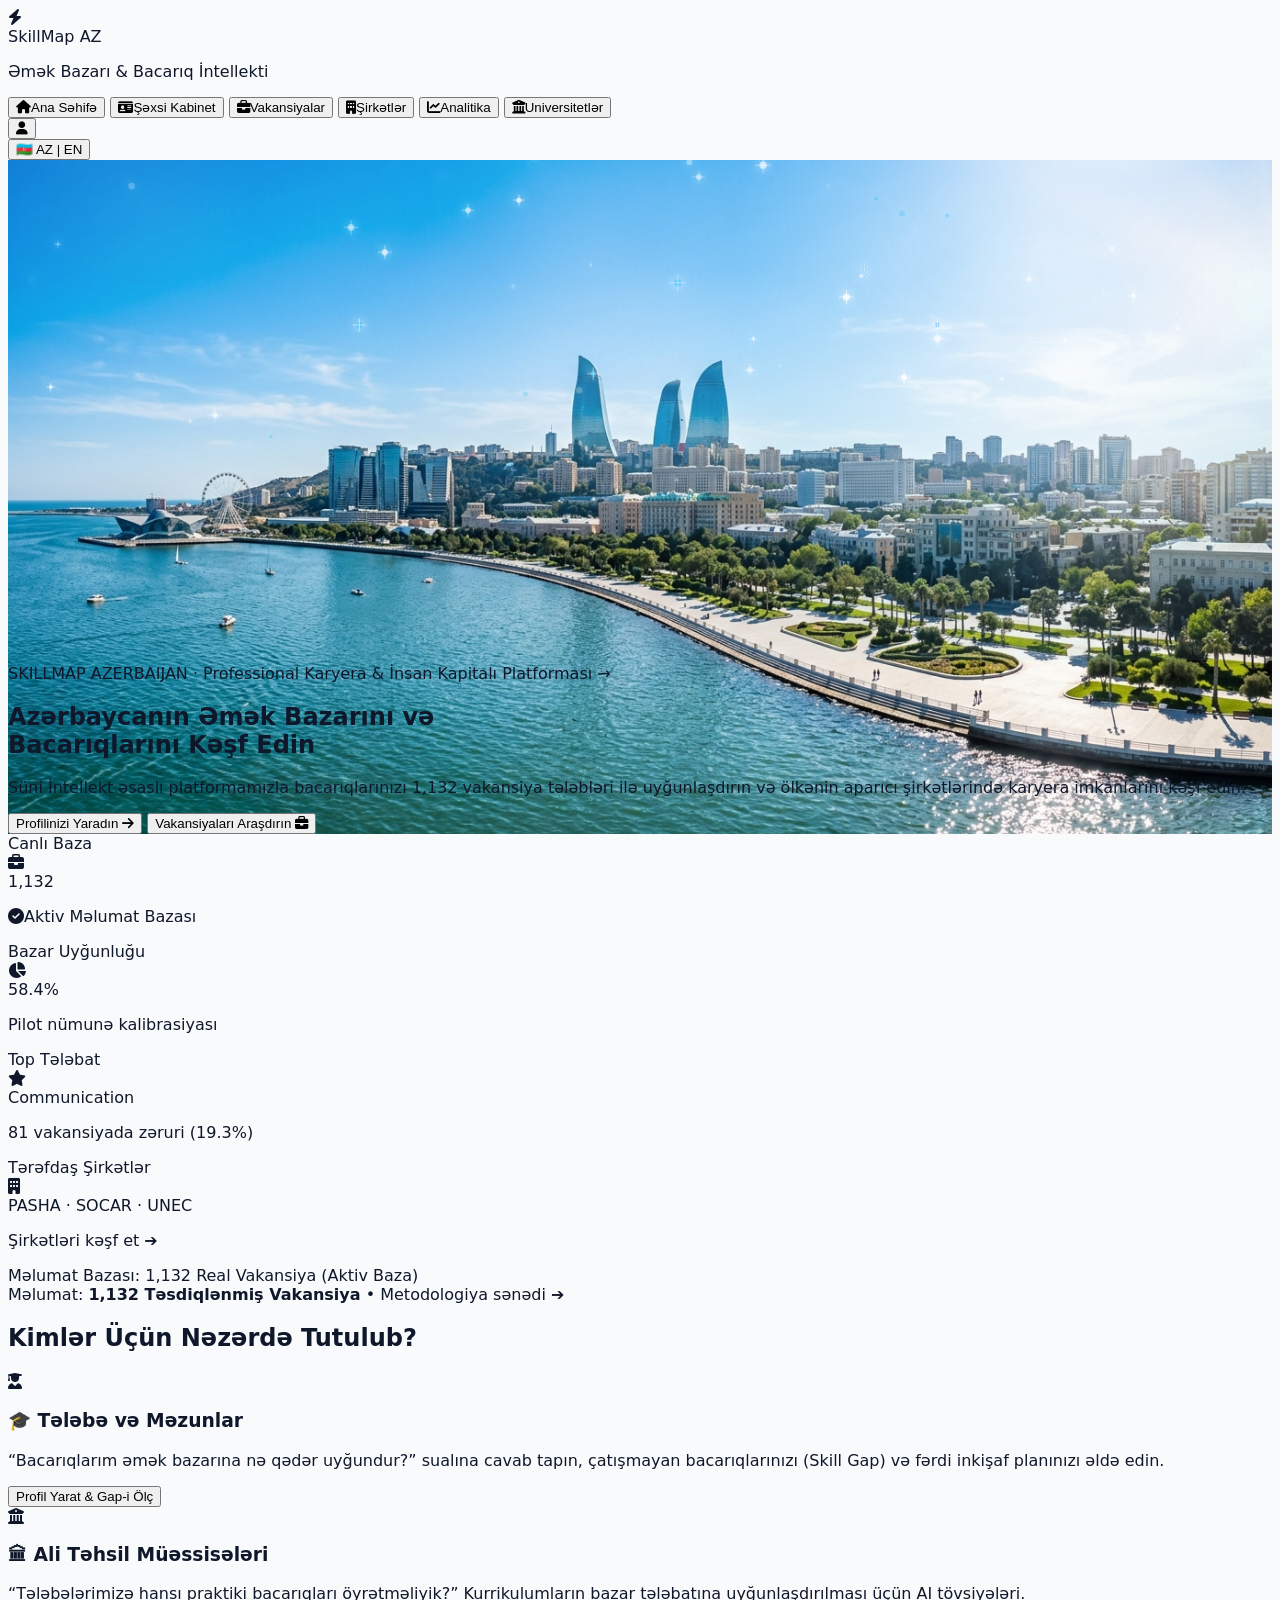
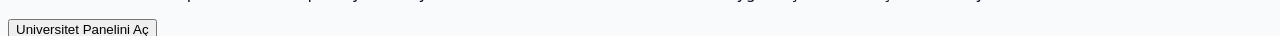
==== commit 440415be: "Analitika bölməsi real data ilə inteqrasiya edildi (Variant B - 1,132 vakansiya analizi)" ====
--- a/index.html
+++ b/index.html
@@ -1919,52 +1919,145 @@
         <!-- TAB 5: VAKANSİYA VƏ ƏMƏK BAZARI ANALİTİKASI -->
         <!-- ======================================================== -->
         <section id="tab-vacancy-analytics" class="tab-content max-w-7xl mx-auto px-4 sm:px-6 lg:px-8 py-6 space-y-6">
-            <div class="pb-4 border-b border-slate-200">
-                <h2 class="text-2xl font-black text-slate-900">📊 Vakansiya və Bacarıq Tələbatı Analitikası (2026)</h2>
-                <p class="text-xs text-slate-500">Azərbaycan üzrə toplanmış vakansiyaların sektorlar, tələb olunan top bacarıqlar və gələcək trendlər üzrə analitik bölgüsü.</p>
-                <div class="mt-3 inline-flex items-center gap-2 px-3 py-1.5 rounded-xl bg-orange-50 border border-orange-200 text-[11px] font-semibold text-orange-800">
-                    <i class="fas fa-circle-info text-orange-600"></i>
-                    <span>Analitika hazırda toplanmış Jobsearch.az vakansiya datasına əsaslanır (n=1,132 vakansiya).</span>
-                </div>
-            </div>
-
+            
+            <!-- 1. Header & Intro -->
+            <div class="flex items-start gap-4">
+                <div class="w-12 h-12 rounded-2xl bg-indigo-50 border border-indigo-100 flex items-center justify-center text-indigo-600 text-xl shadow-xs flex-shrink-0">
+                    <i class="fas fa-chart-simple"></i>
+                </div>
+                <div class="space-y-1">
+                    <h2 class="text-2xl font-black text-slate-900 tracking-tight" data-i18n="analytics_title">Vakansiya və Bacarıq Tələbatı Analitikası (2026)</h2>
+                    <p class="text-xs text-slate-500 font-medium" data-i18n="analytics_subtitle">Azərbaycan üzrə toplanmış vakansiyaların sektorlar, tələb olunan top bacarıqlar və gələcək trendlər üzrə analitik bölgüsü.</p>
+                    <div class="pt-1">
+                        <span class="inline-flex items-center gap-1.5 px-3 py-1 rounded-xl bg-orange-50/90 border border-orange-200/80 text-[11px] font-bold text-orange-800">
+                            <i class="fas fa-rocket text-orange-500 text-[10px]"></i>
+                            <span>Analitika hazırda toplanmış Jobsearch.az vakansiya datasına əsaslanır (n=1,132 vakansiya).</span>
+                        </span>
+                    </div>
+                </div>
+            </div>
+
+            <!-- 2. Əsas 2 Kart (Top 8 Bacarıq + Sektorlar Bölgüsü) -->
             <div class="grid grid-cols-1 lg:grid-cols-2 gap-6">
-                <div class="bg-white rounded-3xl p-6 border border-slate-200 shadow-sm">
-                    <h3 class="text-sm font-bold text-slate-900 uppercase tracking-wider mb-4 flex items-center gap-2">
-                        <i class="fas fa-fire text-orange-600"></i>Azərbaycan Əmək Bazarında Top 8 Bacarıq (% tələb)
-                    </h3>
-                    <div class="h-64">
-                        <canvas id="chart-top-skills"></canvas>
-                    </div>
-                </div>
-
-                <div class="bg-white rounded-3xl p-6 border border-slate-200 shadow-sm">
-                    <h3 class="text-sm font-bold text-slate-900 uppercase tracking-wider mb-4 flex items-center gap-2">
-                        <i class="fas fa-pie-chart text-orange-500"></i>Sektorlar üzrə Vakansiya Bölgüsü
-                    </h3>
-                    <div class="h-64 flex items-center justify-center">
-                        <canvas id="chart-sectors"></canvas>
-                    </div>
-                </div>
-            </div>
-
-            <div class="grid grid-cols-1 md:grid-cols-2 gap-6">
-                <div class="bg-white rounded-3xl p-6 border border-emerald-200 shadow-sm">
-                    <h3 class="text-sm font-bold text-emerald-800 uppercase tracking-wider mb-4 flex items-center gap-2">
-                        <i class="fas fa-arrow-trend-up text-emerald-600"></i>🚀 2026-da Ən Sürətlə Yüksələn Bacarıqlar
-                    </h3>
-                    <div class="space-y-3" id="rising-skills-list">
-                    </div>
-                </div>
-
-                <div class="bg-white rounded-3xl p-6 border border-rose-200 shadow-sm">
-                    <h3 class="text-sm font-bold text-rose-800 uppercase tracking-wider mb-4 flex items-center gap-2">
-                        <i class="fas fa-arrow-trend-down text-rose-600"></i>📉 Tələbatı Azalan Ənənəvi Bacarıqlar
-                    </h3>
-                    <div class="space-y-3" id="declining-skills-list">
-                    </div>
-                </div>
-            </div>
+                
+                <!-- Kart 1: Azərbaycan Əmək Bazarında Top 8 Bacarıq (% Tələb) -->
+                <div class="bg-white rounded-3xl p-6 sm:p-7 border border-slate-100 shadow-[0_10px_30px_rgba(0,0,0,0.03)] flex flex-col justify-between space-y-5">
+                    <div class="flex items-center justify-between">
+                        <div class="flex items-center gap-1.5">
+                            <h3 class="text-xs font-black uppercase tracking-wider text-slate-900">Azərbaycan Əmək Bazarında Top 8 Bacarıq (% Tələb)</h3>
+                            <i class="far fa-circle-question text-slate-400 text-xs cursor-pointer" title="Vakansiyalarda ən çox tələb olunan bacarıqların faiz nisbəti"></i>
+                        </div>
+                        <div class="flex items-center gap-1 text-xs font-bold bg-slate-50 border border-slate-200/80 px-2.5 py-1 rounded-xl text-slate-700 cursor-pointer">
+                            <span>2026</span>
+                            <i class="fas fa-chevron-down text-[9px] text-slate-400"></i>
+                        </div>
+                    </div>
+
+                    <!-- Top 8 Bacarıq Tərəqqi Siyahısı -->
+                    <div class="space-y-3.5" id="top-skills-progress-list">
+                        <!-- JS dinamik render edəcək -->
+                    </div>
+
+                    <!-- Bütün bacarıqlara bax düyməsi -->
+                    <div class="text-center pt-2">
+                        <button onclick="app.switchTab('live-vacancies')" class="px-6 py-2.5 rounded-2xl bg-indigo-50/70 hover:bg-indigo-100 text-indigo-600 font-bold text-xs inline-flex items-center gap-2 transition-all border border-indigo-100/80 group">
+                            <span>Bütün bacarıqlara bax</span>
+                            <i class="fas fa-arrow-right text-xs group-hover:translate-x-0.5 transition-transform"></i>
+                        </button>
+                    </div>
+                </div>
+
+                <!-- Kart 2: Sektorlar üzrə Vakansiya Bölgüsü -->
+                <div class="bg-white rounded-3xl p-6 sm:p-7 border border-slate-100 shadow-[0_10px_30px_rgba(0,0,0,0.03)] flex flex-col justify-between space-y-5">
+                    <div class="flex items-center gap-1.5">
+                        <h3 class="text-xs font-black uppercase tracking-wider text-slate-900">Sektorlar üzrə Vakansiya Bölgüsü</h3>
+                        <i class="far fa-circle-question text-slate-400 text-xs cursor-pointer" title="1,132 vakansiyanın sahələr üzrə faiz bölgüsü"></i>
+                    </div>
+
+                    <!-- Dairəvi Qrafik & Leqenda -->
+                    <div class="flex flex-col sm:flex-row items-center justify-between gap-6 my-auto">
+                        <!-- Donut Canvas & Mərkəzi Statistika -->
+                        <div class="relative w-52 h-52 sm:w-56 sm:h-56 flex-shrink-0 flex items-center justify-center">
+                            <canvas id="chart-sectors"></canvas>
+                            <div class="absolute inset-0 flex flex-col items-center justify-center pointer-events-none">
+                                <span class="text-2xl sm:text-3xl font-black text-slate-900 tracking-tight leading-none" id="analytics-donut-total">1,132</span>
+                                <span class="text-[11px] text-slate-400 font-semibold mt-1">vakansiya</span>
+                            </div>
+                        </div>
+
+                        <!-- Sektorlar Siyahısı & Faizlər -->
+                        <div class="flex-1 w-full space-y-2 text-xs" id="chart-sectors-legend">
+                            <!-- JS dinamik render edəcək -->
+                        </div>
+                    </div>
+
+                    <!-- Daha ətraflı analitika düyməsi -->
+                    <div class="text-center pt-2">
+                        <button onclick="app.switchTab('live-vacancies')" class="w-full sm:w-auto px-8 py-2.5 rounded-2xl bg-indigo-50/70 hover:bg-indigo-100 text-indigo-600 font-bold text-xs inline-flex items-center justify-center gap-2 transition-all border border-indigo-100/80 group">
+                            <span>Daha ətraflı analitika</span>
+                            <i class="fas fa-arrow-up-right-from-square text-xs group-hover:scale-110 transition-transform"></i>
+                        </button>
+                    </div>
+                </div>
+
+            </div>
+
+            <!-- 3. Trend Kartları (Yüksələn və Azalan Bacarıqlar) -->
+            <div class="grid grid-cols-1 lg:grid-cols-2 gap-6">
+                
+                <!-- Kart 3: 2026-da Ən Sürətlə Yüksələn Bacarıqlar -->
+                <div class="bg-white rounded-3xl p-6 sm:p-7 border border-emerald-100/80 shadow-[0_10px_30px_rgba(0,0,0,0.02)] flex flex-col justify-between space-y-4">
+                    <div class="flex items-center gap-1.5">
+                        <span class="text-base">🚀</span>
+                        <h3 class="text-xs font-black uppercase tracking-wider text-slate-900">2026-da Ən Sürətlə Yüksələn Bacarıqlar</h3>
+                        <i class="far fa-circle-question text-slate-400 text-xs cursor-pointer" title="İldən ilə tələbatı ən sürətlə artan bacarıqlar"></i>
+                    </div>
+
+                    <!-- 5 Mini Sparkline Kart -->
+                    <div class="grid grid-cols-2 sm:grid-cols-5 gap-2.5" id="rising-skills-cards">
+                        <!-- JS dinamik render edəcək -->
+                    </div>
+
+                    <!-- Bütün trendlərə bax düyməsi -->
+                    <div class="text-center pt-1">
+                        <button onclick="app.switchTab('live-vacancies')" class="px-6 py-2 rounded-2xl bg-emerald-50 hover:bg-emerald-100 text-emerald-700 font-bold text-xs inline-flex items-center gap-2 transition-all border border-emerald-200/80 group">
+                            <span>Bütün trendlərə bax</span>
+                            <i class="fas fa-arrow-right text-xs group-hover:translate-x-0.5 transition-transform"></i>
+                        </button>
+                    </div>
+                </div>
+
+                <!-- Kart 4: Tələbatı Azalan Ənənəvi Bacarıqlar -->
+                <div class="bg-white rounded-3xl p-6 sm:p-7 border border-rose-100/80 shadow-[0_10px_30px_rgba(0,0,0,0.02)] flex flex-col justify-between space-y-4">
+                    <div class="flex items-center gap-1.5">
+                        <span class="text-base">📉</span>
+                        <h3 class="text-xs font-black uppercase tracking-wider text-rose-700">Tələbatı Azalan Ənənəvi Bacarıqlar</h3>
+                        <i class="far fa-circle-question text-slate-400 text-xs cursor-pointer" title="Avtomatlaşdırma və bazar dəyişikliyi ilə tələbatı azalan bacarıqlar"></i>
+                    </div>
+
+                    <!-- 5 Mini Sparkline Kart -->
+                    <div class="grid grid-cols-2 sm:grid-cols-5 gap-2.5" id="declining-skills-cards">
+                        <!-- JS dinamik render edəcək -->
+                    </div>
+
+                    <!-- Bütün azalan bacarıqlar düyməsi -->
+                    <div class="text-center pt-1">
+                        <button onclick="app.switchTab('live-vacancies')" class="px-6 py-2 rounded-2xl bg-rose-50 hover:bg-rose-100 text-rose-700 font-bold text-xs inline-flex items-center gap-2 transition-all border border-rose-200/80 group">
+                            <span>Bütün azalan bacarıqlar</span>
+                            <i class="fas fa-arrow-right text-xs group-hover:translate-x-0.5 transition-transform"></i>
+                        </button>
+                    </div>
+                </div>
+
+            </div>
+
+            <!-- 4. Alt Tarix Xülasəsi -->
+            <div class="text-center text-xs text-slate-400 font-medium py-2 flex items-center justify-center gap-2">
+                <span>Son yenilənmə: 03 Sentyabr 2026</span>
+                <span>•</span>
+                <span>Növbəti yenilənmə: 10 Sentyabr 2026</span>
+            </div>
+
         </section>
 
 
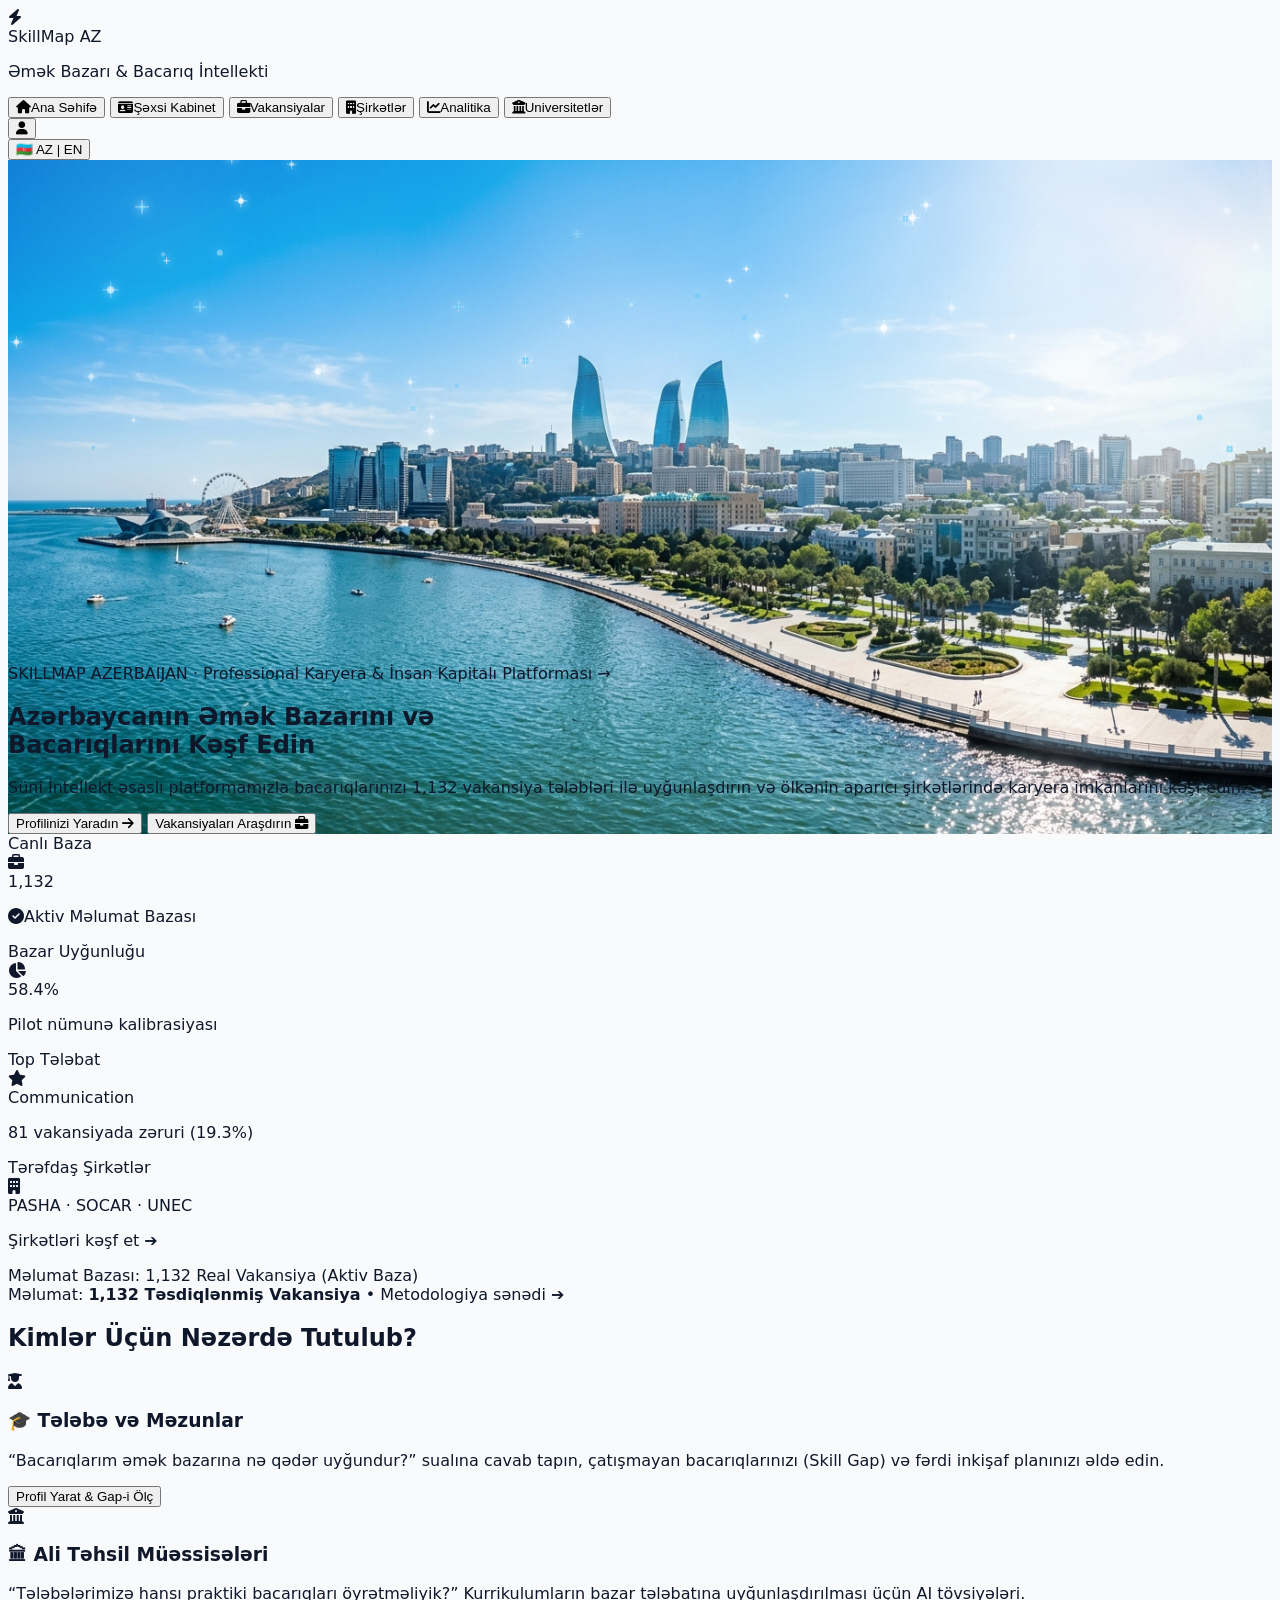
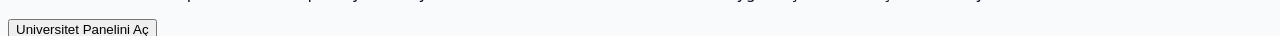
==== commit a5dd489a: "kabineti duzeltdik" ====
--- a/index.html
+++ b/index.html
@@ -523,8 +523,8 @@
                             <!-- Card 4: Uyğun vakansiyalar -->
                             <div class="bg-white p-4 sm:p-5 rounded-2xl border border-slate-200/80 shadow-2xs space-y-2">
                                 <span class="text-xs font-bold text-slate-600">Uyğun vakansiyalar</span>
-                                <div class="text-2xl sm:text-3xl font-black text-blue-600" id="cab-stat-vacancies-count">1,132</div>
-                                <p class="text-[10px] text-slate-500 leading-tight">Ümumi açıq vakansiya</p>
+                                <div class="text-2xl sm:text-3xl font-black text-slate-400" id="cab-stat-vacancies-count">0</div>
+                                <p class="text-[10px] text-slate-500 leading-tight">Bacarıqlar tələb olunur</p>
                                 <div class="flex justify-end pt-1">
                                     <div class="w-7 h-7 rounded-full bg-blue-50 text-blue-600 flex items-center justify-center text-xs">
                                         <i class="fas fa-briefcase"></i>
@@ -710,16 +710,16 @@
                                             <i id="prof-header-check" class="fas fa-circle-check text-blue-600 text-sm hidden" title="Profil tamamlandı (100%)"></i>
                                         </h2>
                                         <div class="text-xs text-slate-500 font-medium flex items-center gap-1.5">
-                                            <span id="prof-header-uni">UNEC</span>
+                                            <span id="prof-header-uni">Universitet qeyd edilməyib</span>
                                             <span>•</span>
-                                            <span id="prof-header-faculty">Maliyyə və iqtisadiyyat</span>
+                                            <span id="prof-header-faculty">İxtisas qeyd edilməyib</span>
                                         </div>
                                         <div class="pt-1">
-                                            <div class="inline-flex items-center gap-1.5 px-3 py-1 rounded-full bg-rose-50/80 border border-rose-200/80 text-xs font-bold text-slate-700 shadow-2xs">
-                                                <span class="w-4 h-4 rounded-full bg-rose-500 text-white flex items-center justify-center text-[9px]">
+                                            <div class="inline-flex items-center gap-1.5 px-3 py-1 rounded-full bg-slate-100 border border-slate-200 text-xs font-bold text-slate-700 shadow-2xs">
+                                                <span class="w-4 h-4 rounded-full bg-slate-400 text-white flex items-center justify-center text-[9px]">
                                                     <i class="fas fa-bullseye"></i>
                                                 </span>
-                                                <span>Hədəf vəzifə: <strong class="text-blue-600 font-bold" id="prof-header-target-role">Financial Analyst</strong></span>
+                                                <span>Hədəf vəzifə: <strong class="text-blue-600 font-bold" id="prof-header-target-role">Seçilməyib</strong></span>
                                             </div>
                                         </div>
                                     </div>
@@ -824,12 +824,12 @@
 
                                         <div>
                                             <label class="block text-[11px] font-bold text-slate-700 mb-1">Universitet</label>
-                                            <input type="text" id="prof-input-uni" placeholder="UNEC" oninput="app.markProfileFormChanged()" class="w-full p-2.5 text-xs bg-slate-50 border border-slate-200 rounded-xl focus:ring-2 focus:ring-blue-500 focus:bg-white focus:outline-none transition-all font-medium text-slate-800">
+                                            <input type="text" id="prof-input-uni" placeholder="Məs: BDU, UNEC, BANM" oninput="app.markProfileFormChanged()" class="w-full p-2.5 text-xs bg-slate-50 border border-slate-200 rounded-xl focus:ring-2 focus:ring-blue-500 focus:bg-white focus:outline-none transition-all font-medium text-slate-800">
                                         </div>
 
                                         <div>
                                             <label class="block text-[11px] font-bold text-slate-700 mb-1">Fakültə / İxtisas</label>
-                                            <input type="text" id="prof-input-faculty" placeholder="Maliyyə və iqtisadiyyat" oninput="app.markProfileFormChanged()" class="w-full p-2.5 text-xs bg-slate-50 border border-slate-200 rounded-xl focus:ring-2 focus:ring-blue-500 focus:bg-white focus:outline-none transition-all font-medium text-slate-800">
+                                            <input type="text" id="prof-input-faculty" placeholder="Məs: İnformasiya Texnologiyaları, Maliyyə" oninput="app.markProfileFormChanged()" class="w-full p-2.5 text-xs bg-slate-50 border border-slate-200 rounded-xl focus:ring-2 focus:ring-blue-500 focus:bg-white focus:outline-none transition-all font-medium text-slate-800">
                                         </div>
 
                                         <div>
@@ -868,12 +868,13 @@
 
                                         <div>
                                             <label class="block text-[11px] font-bold text-slate-700 mb-1">Digər Dillər</label>
-                                            <input type="text" id="prof-input-languages" placeholder="Rus dili (B1), Türk dili" oninput="app.markProfileFormChanged()" class="w-full p-2.5 text-xs bg-slate-50 border border-slate-200 rounded-xl focus:ring-2 focus:ring-blue-500 focus:bg-white focus:outline-none transition-all font-medium text-slate-800">
+                                            <input type="text" id="prof-input-languages" placeholder="Məs: Rus dili, Türk dili" oninput="app.markProfileFormChanged()" class="w-full p-2.5 text-xs bg-slate-50 border border-slate-200 rounded-xl focus:ring-2 focus:ring-blue-500 focus:bg-white focus:outline-none transition-all font-medium text-slate-800">
                                         </div>
 
                                         <div>
                                             <label class="block text-[11px] font-bold text-slate-700 mb-1">Hədəf Sektor</label>
                                             <select id="prof-input-sector" onchange="app.handleSectorChangeFromProfile()" class="w-full p-2.5 text-xs bg-slate-50 border border-slate-200 rounded-xl focus:ring-2 focus:ring-blue-500 focus:bg-white focus:outline-none transition-all font-medium text-slate-800">
+                                                <option value="">Hədəf sektoru seçin...</option>
                                                 <option value="Maliyyə">Maliyyə</option>
                                                 <option value="Bank">Bank</option>
                                                 <option value="IT & Proqramlaşdırma">IT & Proqramlaşdırma</option>
@@ -904,7 +905,7 @@
                                             </div>
                                             <div class="truncate">
                                                 <span class="text-[10px] text-slate-400 block font-semibold">Təhsil</span>
-                                                <span class="font-bold text-slate-800 text-[11px] truncate block" id="prof-sum-edu">Bakalavr UNEC</span>
+                                                <span class="font-bold text-slate-800 text-[11px] truncate block" id="prof-sum-edu">Qeyd edilməyib</span>
                                             </div>
                                         </div>
 
@@ -924,7 +925,7 @@
                                             </div>
                                             <div class="truncate">
                                                 <span class="text-[10px] text-slate-400 block font-semibold">İngilis Dili</span>
-                                                <span class="font-bold text-slate-800 text-[11px] truncate block" id="prof-sum-eng">B2 (Intermediate)</span>
+                                                <span class="font-bold text-slate-800 text-[11px] truncate block" id="prof-sum-eng">Qeyd edilməyib</span>
                                             </div>
                                         </div>
 
@@ -934,7 +935,7 @@
                                             </div>
                                             <div class="truncate">
                                                 <span class="text-[10px] text-slate-400 block font-semibold">Hədəf Sektor</span>
-                                                <span class="font-bold text-slate-800 text-[11px] truncate block" id="prof-sum-sector">Maliyyə</span>
+                                                <span class="font-bold text-slate-800 text-[11px] truncate block" id="prof-sum-sector">Seçilməyib</span>
                                             </div>
                                         </div>
 
@@ -944,7 +945,7 @@
                                             </div>
                                             <div class="truncate">
                                                 <span class="text-[10px] text-slate-400 block font-semibold">Hədəf Vəzifə</span>
-                                                <span class="font-bold text-blue-600 text-[11px] truncate block" id="prof-sum-role">Financial Analyst</span>
+                                                <span class="font-bold text-blue-600 text-[11px] truncate block" id="prof-sum-role">Seçilməyib</span>
                                             </div>
                                         </div>
                                     </div>
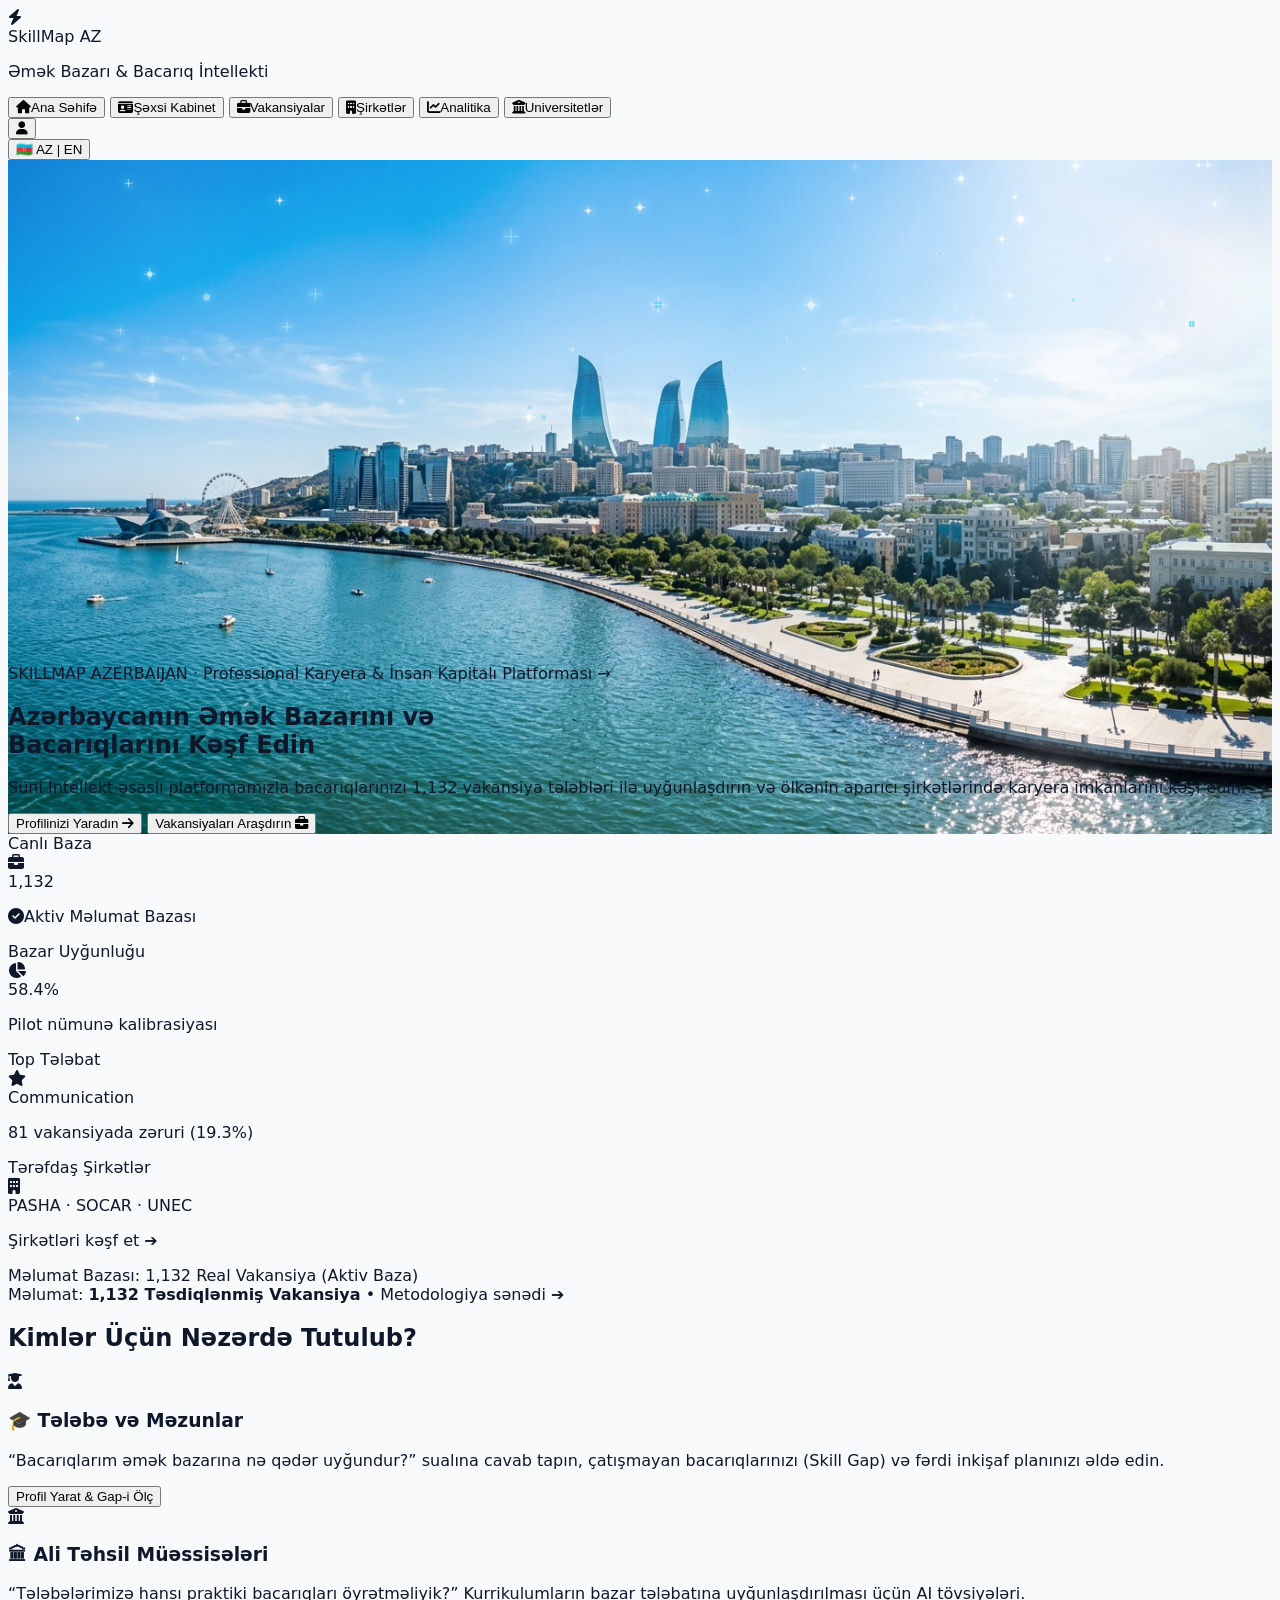
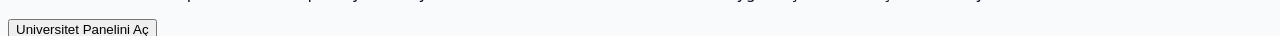
==== commit 32fba8f8: "kabinet profil hissesini manual etdim" ====
--- a/index.html
+++ b/index.html
@@ -1045,18 +1045,132 @@
 
                     </div>
 
-                    <!-- SUB-VIEW 3: Bacarıqlarım -->
+                    <!-- SUB-VIEW 3: Bacarıqlarım & ML Karyera İstiqaməti -->
                     <div id="cab-view-skills" data-cabinet-view="skills" class="hidden space-y-6">
-                        <div class="bg-white rounded-3xl p-6 sm:p-8 border border-slate-200/80 shadow-2xs space-y-6">
+                        
+                        <!-- 1. MANUAL BACARIQ ƏLAVƏ ETMƏ PANELİ -->
+                        <div class="bg-white rounded-3xl p-6 sm:p-8 border border-slate-200/80 shadow-2xs space-y-5">
                             <div class="flex flex-col sm:flex-row sm:items-center justify-between pb-4 border-b border-slate-100 gap-3">
                                 <div>
-                                    <h3 class="text-lg font-black text-slate-900">Bacarıqlarım və Səviyyələrim</h3>
-                                    <p class="text-xs text-slate-500">Mövcud bacarıqlarınızı artırın, yeni bacarıq əlavə edin və ya CV-dən çıxarılmış bacarıqları təsdiqləyin.</p>
+                                    <div class="flex items-center gap-2">
+                                        <span class="px-2.5 py-0.5 rounded-full bg-blue-50 text-blue-700 text-[11px] font-extrabold uppercase tracking-wide border border-blue-200">Manual Giriş</span>
+                                        <h3 class="text-lg font-black text-slate-900">Bacarıqlarımı İdarə Et</h3>
+                                    </div>
+                                    <p class="text-xs text-slate-500 mt-1">İstədiyiniz bacarığı sərbəst şəkildə yazın və ya bioqrafiyanızdan avtomatik oxudun. Süni intellekt modeli real vaxt rejimində istiqamət təyin edəcək.</p>
                                 </div>
                                 <div class="flex items-center gap-2">
-                                    <button onclick="app.openAddSkillModal()" class="px-4 py-2 rounded-full bg-blue-600 hover:bg-blue-700 text-white text-xs font-bold shadow-sm flex items-center gap-1.5">
-                                        <i class="fas fa-plus"></i>Yeni Bacarıq Əlavə Et
+                                    <button onclick="app.openCVUploadModal()" class="px-4 py-2 rounded-full bg-slate-100 hover:bg-slate-200 text-slate-700 text-xs font-bold transition-all flex items-center gap-1.5">
+                                        <i class="fas fa-file-arrow-up text-blue-600"></i>CV-dən Oxu
                                     </button>
+                                </div>
+                            </div>
+
+                            <!-- Manual Add Form -->
+                            <div class="grid grid-cols-1 sm:grid-cols-12 gap-3 items-end">
+                                <div class="sm:col-span-6 space-y-1">
+                                    <label class="block text-xs font-bold text-slate-700">Bacarıq Adı</label>
+                                    <div class="relative">
+                                        <input type="text" id="manual-skill-input" list="skills-autocomplete-list" placeholder="Məs: Python, SQL, Maliyyə modelləşdirməsi, Figma, 1C..." class="w-full pl-9 pr-3 py-2.5 bg-slate-50 border border-slate-200 rounded-xl focus:ring-2 focus:ring-blue-500 focus:bg-white text-xs font-medium text-slate-800 outline-none transition-all">
+                                        <i class="fas fa-magnifying-glass absolute left-3 top-3 text-slate-400 text-xs"></i>
+                                    </div>
+                                    <datalist id="skills-autocomplete-list">
+                                        <option value="Python">Python (Data Analizi & Proqramlaşdırma)</option>
+                                        <option value="SQL">SQL (Verilənlər Bazası Sorğuları)</option>
+                                        <option value="Power BI">Power BI & Data Vizualizasiyası</option>
+                                        <option value="Excel">Microsoft Excel (Advanced & Formulas)</option>
+                                        <option value="Financial Modeling">Maliyyə Modelləşdirməsi</option>
+                                        <option value="Financial Analysis">Maliyyə Analizi & Hesabatlıq</option>
+                                        <option value="1C Mühasibat">1C Mühasibat 8.3</option>
+                                        <option value="Mühasibat və IFRS">Mühasibat və IFRS (MSHS)</option>
+                                        <option value="Business Analysis">Biznes Analitika (BPMN / UML)</option>
+                                        <option value="Machine Learning">Maşın Öyrənməsi (ML & AI)</option>
+                                        <option value="Rəqəmsal Marketinq">Rəqəmsal Marketinq & SMM</option>
+                                        <option value="React">React.js & Frontend</option>
+                                        <option value="JavaScript">JavaScript</option>
+                                        <option value="Git">Git & GitHub Versiya İdarəetməsi</option>
+                                        <option value="Docker">Docker & DevOps</option>
+                                        <option value="Figma">Figma & UI/UX İnterfeys Dizaynı</option>
+                                        <option value="İnsan Resursları">İnsan Resursları & Əmək Məcəlləsi (HR)</option>
+                                        <option value="Risk Menecmenti">Risk İdarəetməsi & AML</option>
+                                        <option value="İngilis Dili">İngilis Dili (Business English)</option>
+                                        <option value="Analitik Düşüncə">Analitik Düşüncə & Problem Həlli</option>
+                                        <option value="Ünsiyyət Bacarıqları">Effektiv Ünsiyyət & Təqdimat</option>
+                                    </datalist>
+                                </div>
+                                <div class="sm:col-span-4 space-y-1">
+                                    <label class="block text-xs font-bold text-slate-700">Səviyyəniz</label>
+                                    <select id="manual-skill-level" class="w-full py-2.5 px-3 bg-slate-50 border border-slate-200 rounded-xl focus:ring-2 focus:ring-blue-500 focus:bg-white text-xs font-semibold text-slate-700 outline-none transition-all">
+                                        <option value="1">1/5 — Başlanğıc (Beginner)</option>
+                                        <option value="2">2/5 — Baza (Elementary)</option>
+                                        <option value="3" selected>3/5 — Orta (Intermediate)</option>
+                                        <option value="4">4/5 — Yüksək (Advanced)</option>
+                                        <option value="5">5/5 — Ekspert (Expert)</option>
+                                    </select>
+                                </div>
+                                <div class="sm:col-span-2">
+                                    <button onclick="app.handleManualSkillAdd()" class="w-full py-2.5 px-4 rounded-xl bg-blue-600 hover:bg-blue-700 text-white text-xs font-bold shadow-md shadow-blue-500/20 flex items-center justify-center gap-1.5 transition-all">
+                                        <i class="fas fa-plus"></i>Əlavə et
+                                    </button>
+                                </div>
+                            </div>
+
+                            <!-- Populyar Bacarıq Tagləri -->
+                            <div class="pt-2 border-t border-slate-100 flex flex-wrap items-center gap-1.5">
+                                <span class="text-[11px] font-bold text-slate-400 mr-1 flex items-center gap-1">
+                                    <i class="fas fa-bolt text-amber-500"></i> Tez əlavə et:
+                                </span>
+                                <button type="button" onclick="app.quickAddSkill('Python')" class="px-2.5 py-1 rounded-lg bg-slate-100 hover:bg-blue-50 hover:text-blue-700 text-[11px] font-semibold text-slate-600 border border-slate-200/80 transition-all">+ Python</button>
+                                <button type="button" onclick="app.quickAddSkill('SQL')" class="px-2.5 py-1 rounded-lg bg-slate-100 hover:bg-blue-50 hover:text-blue-700 text-[11px] font-semibold text-slate-600 border border-slate-200/80 transition-all">+ SQL</button>
+                                <button type="button" onclick="app.quickAddSkill('Power BI')" class="px-2.5 py-1 rounded-lg bg-slate-100 hover:bg-blue-50 hover:text-blue-700 text-[11px] font-semibold text-slate-600 border border-slate-200/80 transition-all">+ Power BI</button>
+                                <button type="button" onclick="app.quickAddSkill('Excel')" class="px-2.5 py-1 rounded-lg bg-slate-100 hover:bg-blue-50 hover:text-blue-700 text-[11px] font-semibold text-slate-600 border border-slate-200/80 transition-all">+ Excel</button>
+                                <button type="button" onclick="app.quickAddSkill('Financial Modeling')" class="px-2.5 py-1 rounded-lg bg-slate-100 hover:bg-blue-50 hover:text-blue-700 text-[11px] font-semibold text-slate-600 border border-slate-200/80 transition-all">+ Maliyyə Modelləşdirməsi</button>
+                                <button type="button" onclick="app.quickAddSkill('1C Mühasibat')" class="px-2.5 py-1 rounded-lg bg-slate-100 hover:bg-blue-50 hover:text-blue-700 text-[11px] font-semibold text-slate-600 border border-slate-200/80 transition-all">+ 1C 8.3</button>
+                                <button type="button" onclick="app.quickAddSkill('Machine Learning')" class="px-2.5 py-1 rounded-lg bg-slate-100 hover:bg-blue-50 hover:text-blue-700 text-[11px] font-semibold text-slate-600 border border-slate-200/80 transition-all">+ Machine Learning</button>
+                                <button type="button" onclick="app.quickAddSkill('Business Analysis')" class="px-2.5 py-1 rounded-lg bg-slate-100 hover:bg-blue-50 hover:text-blue-700 text-[11px] font-semibold text-slate-600 border border-slate-200/80 transition-all">+ Biznes Analitika</button>
+                                <button type="button" onclick="app.quickAddSkill('Figma')" class="px-2.5 py-1 rounded-lg bg-slate-100 hover:bg-blue-50 hover:text-blue-700 text-[11px] font-semibold text-slate-600 border border-slate-200/80 transition-all">+ Figma</button>
+                                <button type="button" onclick="app.quickAddSkill('Digital Marketing')" class="px-2.5 py-1 rounded-lg bg-slate-100 hover:bg-blue-50 hover:text-blue-700 text-[11px] font-semibold text-slate-600 border border-slate-200/80 transition-all">+ Rəqəmsal Marketinq</button>
+                                <button type="button" onclick="app.quickAddSkill('React')" class="px-2.5 py-1 rounded-lg bg-slate-100 hover:bg-blue-50 hover:text-blue-700 text-[11px] font-semibold text-slate-600 border border-slate-200/80 transition-all">+ React / JS</button>
+                                <button type="button" onclick="app.quickAddSkill('English')" class="px-2.5 py-1 rounded-lg bg-slate-100 hover:bg-blue-50 hover:text-blue-700 text-[11px] font-semibold text-slate-600 border border-slate-200/80 transition-all">+ İngilis dili</button>
+                            </div>
+
+                            <!-- Mətn və ya Bioqrafiyadan ML ilə Çıxarış Bölməsi -->
+                            <details class="group bg-slate-50/80 rounded-2xl border border-slate-200 p-4 transition-all">
+                                <summary class="flex items-center justify-between cursor-pointer font-bold text-xs text-slate-700 select-none">
+                                    <div class="flex items-center gap-2">
+                                        <div class="w-6 h-6 rounded-lg bg-indigo-100 text-indigo-700 flex items-center justify-center text-xs">
+                                            <i class="fas fa-brain"></i>
+                                        </div>
+                                        <span>Sərbəst Mətn və ya Təsvirdən ML ilə Bacarıqları Çıxar</span>
+                                    </div>
+                                    <i class="fas fa-chevron-down text-slate-400 group-open:rotate-180 transition-transform"></i>
+                                </summary>
+                                <div class="pt-3 space-y-2">
+                                    <textarea id="manual-skills-bio-input" rows="3" placeholder="Məsələn: 'Mən universitetdə Python və SQL öyrənmişəm, Pandas ilə data analizi və statistika tədqiqatları aparmışam. Həmçinin Power BI ilə hesabatlar hazırlayıram və maliyyə modelləri qururam.'" class="w-full p-3 bg-white border border-slate-200 rounded-xl focus:ring-2 focus:ring-indigo-500 text-xs text-slate-800 outline-none"></textarea>
+                                    <div class="flex items-center justify-between flex-wrap gap-2">
+                                        <span class="text-[11px] text-slate-400">Model mətndəki alətləri, proqramları və səviyyə göstəricilərini avtomatik tanıyır.</span>
+                                        <button onclick="app.handleMLBioExtract()" class="px-4 py-2 rounded-full bg-indigo-600 hover:bg-indigo-700 text-white text-xs font-bold shadow-md shadow-indigo-500/20 flex items-center gap-1.5 transition-all">
+                                            <i class="fas fa-wand-magic-sparkles"></i> 🤖 ML ilə Mətndən Oxu
+                                        </button>
+                                    </div>
+                                </div>
+                            </details>
+                        </div>
+
+                        <!-- 2. MACHINE LEARNING KARYERA İSTİQAMƏTİ KARTI -->
+                        <div id="cab-ml-direction-card" class="transition-all duration-300">
+                            <!-- Dynamically populated by mlCareerEngine -->
+                        </div>
+
+                        <!-- 3. TƏSDİQLƏNMİŞ BACARIQLAR SİYAHISI -->
+                        <div class="bg-white rounded-3xl p-6 sm:p-8 border border-slate-200/80 shadow-2xs space-y-4">
+                            <div class="flex items-center justify-between pb-3 border-b border-slate-100">
+                                <div>
+                                    <h4 class="text-sm font-black text-slate-900 flex items-center gap-2">
+                                        <i class="fas fa-layer-group text-blue-600"></i>
+                                        <span>Təsdiqlənmiş Bacarıqlarım</span>
+                                        <span id="cab-skills-badge-count" class="px-2 py-0.5 rounded-full bg-slate-100 text-slate-600 text-[10px] font-bold">0</span>
+                                    </h4>
+                                    <p class="text-xs text-slate-500 mt-0.5">Səviyyəni tənzimləmək üçün slayderi hərəkət etdirin və ya istəmədiyiniz bacarığı silin.</p>
                                 </div>
                             </div>
 
@@ -2973,8 +3087,13 @@
 
             <div class="space-y-3 text-xs">
                 <div>
-                    <label class="block font-bold text-slate-700 mb-1">Bacarıq Adı (Standart Taksonomiya)</label>
-                    <select id="new-skill-select" class="w-full p-2.5 bg-slate-50 border border-slate-200 rounded-xl focus:ring-2 focus:ring-blue-500 font-semibold text-xs">
+                    <label class="block font-bold text-slate-700 mb-1">Bacarıq Adı (Sərbəst Yazın və ya Seçin)</label>
+                    <input type="text" id="new-skill-custom-input" list="skills-autocomplete-list" placeholder="Məs: Python, SQL, Maliyyə modelləşdirməsi, Figma..." class="w-full p-2.5 bg-slate-50 border border-slate-200 rounded-xl focus:ring-2 focus:ring-blue-500 font-semibold text-xs text-slate-800">
+                    <div class="mt-1.5 flex items-center justify-between text-[11px] text-slate-400">
+                        <span>və ya siyahıdan seçin:</span>
+                    </div>
+                    <select id="new-skill-select" onchange="if(this.value) document.getElementById('new-skill-custom-input').value = this.options[this.selectedIndex].text.split('(')[0].trim()" class="mt-1 w-full p-2 bg-slate-50 border border-slate-200 rounded-xl focus:ring-2 focus:ring-blue-500 text-xs text-slate-600">
+                        <option value="">-- Sürətli Seçim --</option>
                         <option value="sql">SQL (Verilənlər Bazası Sorğuları)</option>
                         <option value="powerbi">Power BI (Vizual Hesabatlıq)</option>
                         <option value="financial_modeling">Financial Modeling (Maliyyə Modelləşdirməsi)</option>
@@ -2984,6 +3103,9 @@
                         <option value="budgeting">Büdcələmə və Planlaşdırma</option>
                         <option value="risk_management">Risk Menecmenti və AML</option>
                         <option value="business_analysis">Business Analysis (BPMN / UML)</option>
+                        <option value="react">React.js & Frontend</option>
+                        <option value="digital_marketing">Rəqəmsal Marketinq</option>
+                        <option value="machine_learning">Maşın Öyrənməsi (ML & AI)</option>
                     </select>
                 </div>
 
@@ -3329,6 +3451,7 @@
     <script src="js/passportExport.js"></script>
     <script src="js/topEmployersModule.js"></script>
     <script src="js/nlpSimulator.js"></script>
+    <script src="js/mlCareerEngine.js"></script>
     <script src="js/chatbot.js"></script>
     <script src="js/adminModule.js"></script>
     <script src="js/heroWallpaper.js"></script>
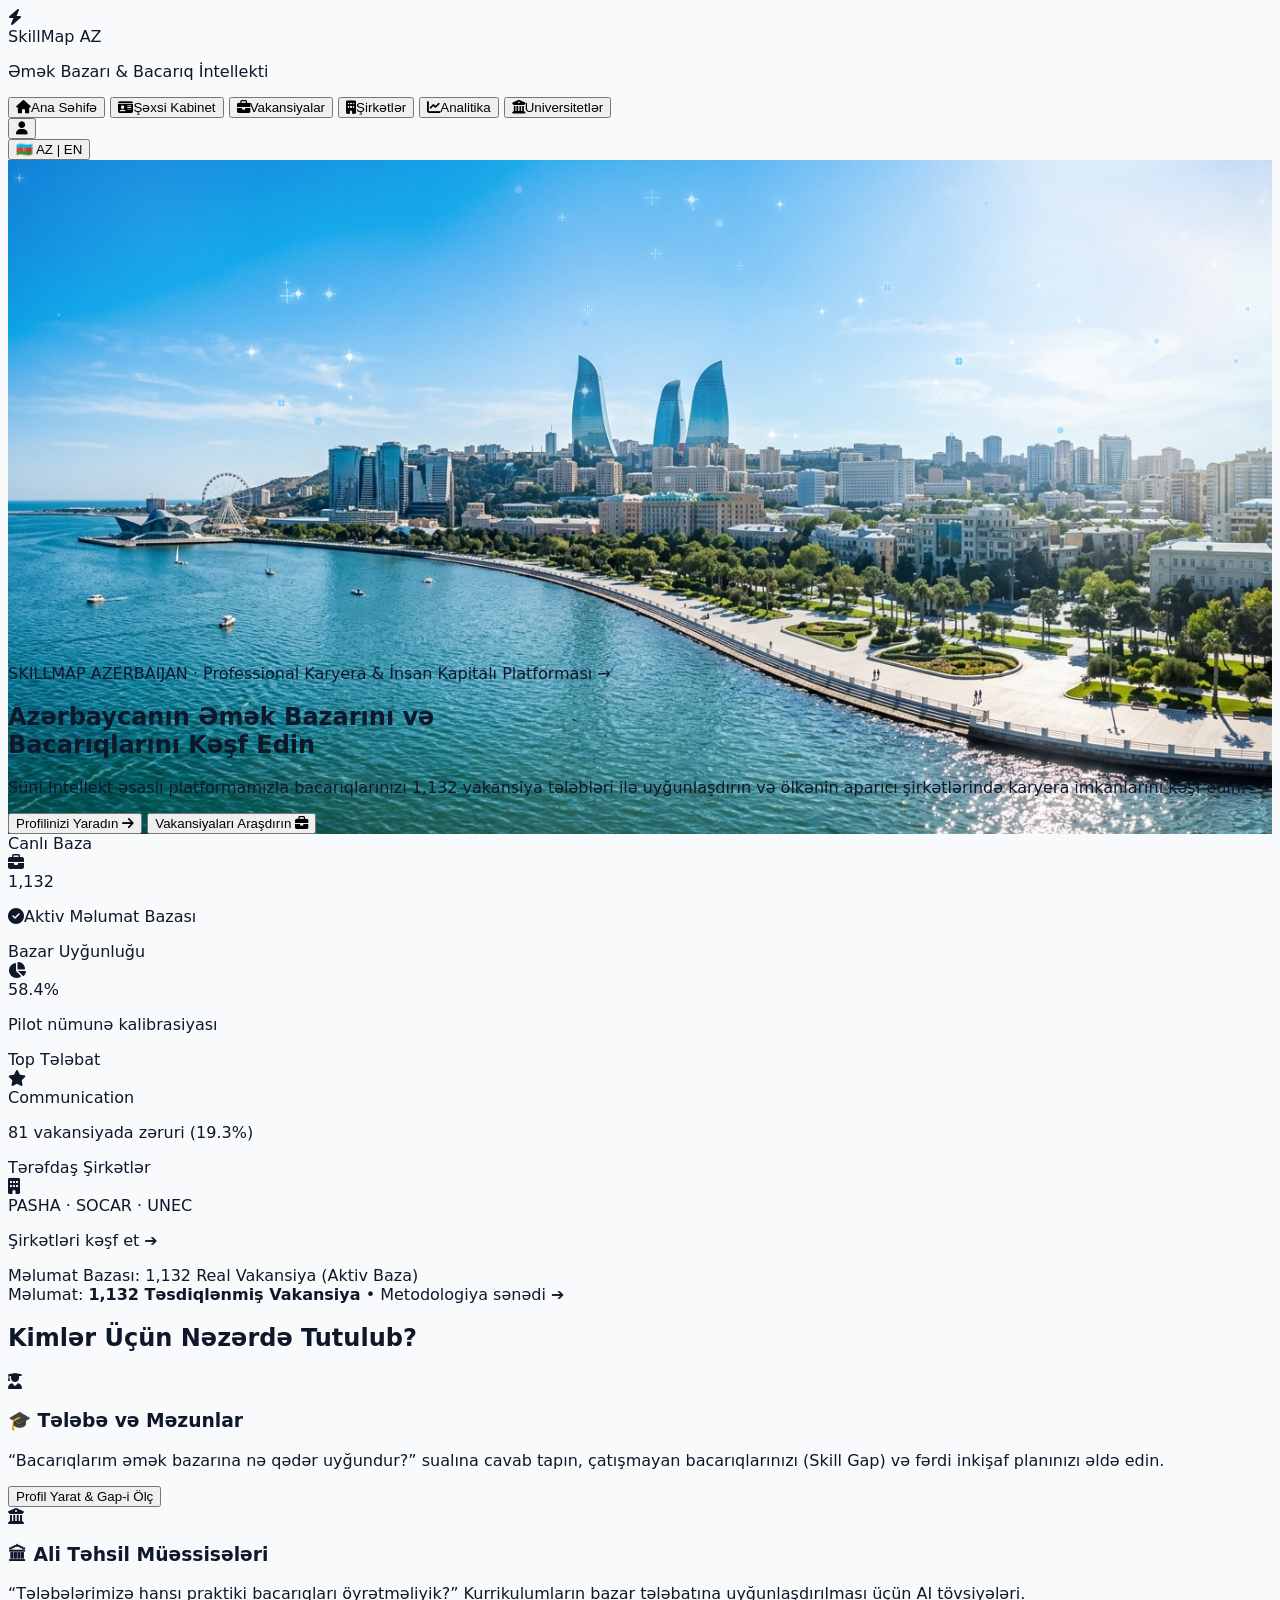
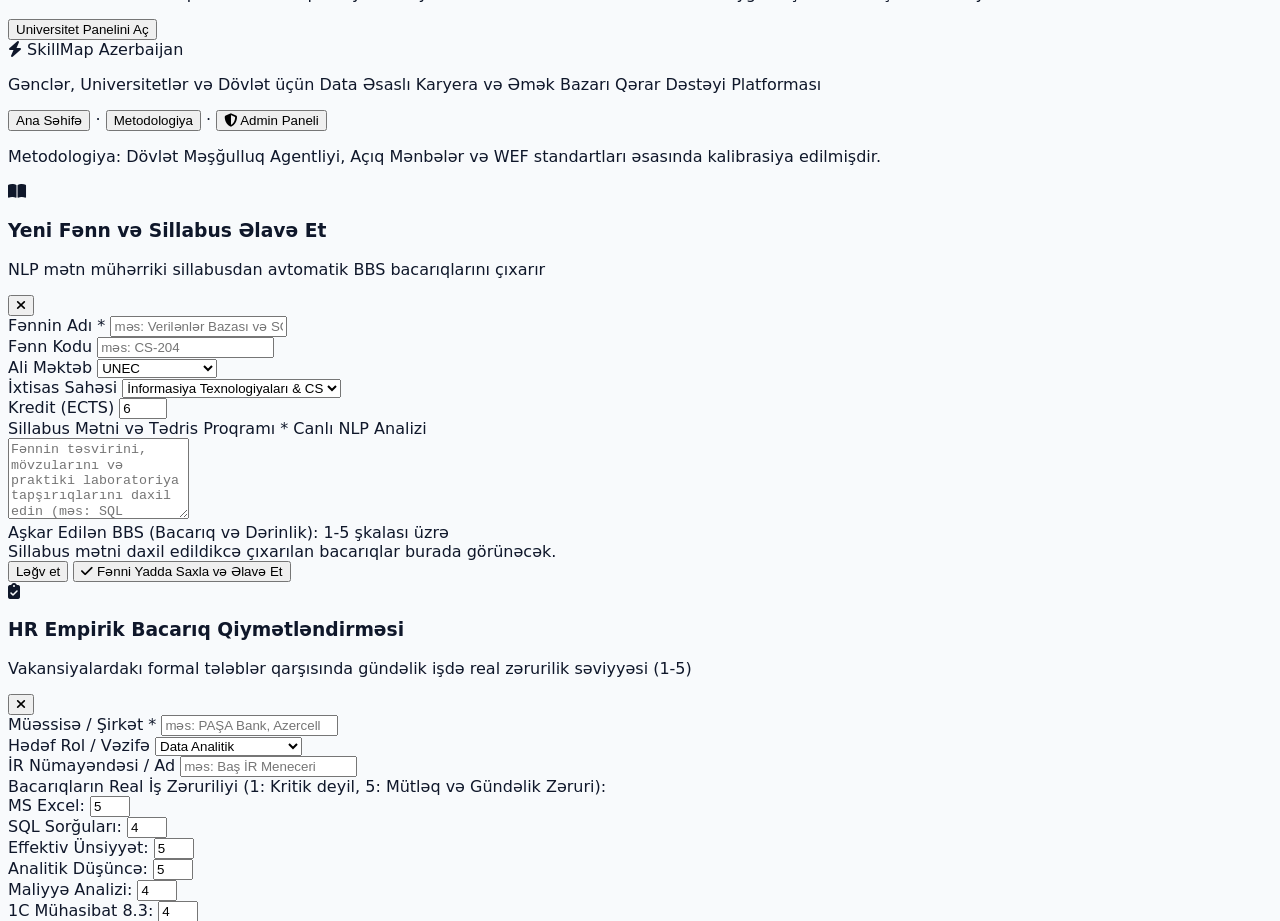
==== commit b89a3be2: "saytda muhim deyisiklikler" ====
--- a/index.html
+++ b/index.html
@@ -2179,24 +2179,34 @@
         <!-- ======================================================== -->
         <!-- TAB 6: UNİVERSİTET DASHBOARD-U -->
         <!-- ======================================================== -->
+                <!-- ======================================================== -->
+        <!-- TAB 6: UNİVERSİTET DASHBOARD-U & STRATEGİK KURRİKULUM ANALİTİKASI -->
+        <!-- ======================================================== -->
         <section id="tab-university-dash" class="tab-content max-w-7xl mx-auto px-4 sm:px-6 lg:px-8 py-6 space-y-6">
+            <!-- Başlıq və Əsas Filter Paneli -->
             <div class="flex flex-col lg:flex-row lg:items-center justify-between pb-4 border-b border-slate-200 gap-4">
                 <div class="flex items-center gap-3">
+                    <div class="w-11 h-11 rounded-2xl bg-gradient-to-tr from-indigo-600 to-indigo-800 flex items-center justify-center text-white shadow-md shadow-indigo-500/20 text-lg flex-shrink-0">
+                        <i class="fas fa-university"></i>
+                    </div>
                     <div>
-                        <h2 class="text-2xl font-black text-slate-900">🏛 Universitet İdarəetmə və Kurrikulum Paneli</h2>
-                        <p class="text-xs text-slate-500">Google Forms tələbə sorğu nəticələri, real əmək bazarı müqayisəsi və AI kurrikulum tövsiyələri.</p>
-                    </div>
-                    <span class="hidden sm:inline-flex items-center gap-1.5 px-3 py-1 rounded-full text-xs font-bold bg-amber-50 text-amber-800 border border-amber-200 shadow-2xs flex-shrink-0">
-                        <i class="fas fa-flask text-amber-600 text-[10px]"></i>
-                        <span>DEMO / AKADEMİK ANALİTİKA</span>
-                    </span>
-                </div>
-
-                <div class="flex flex-wrap items-center gap-2.5">
-                    <div class="flex items-center gap-2">
-                        <label class="text-xs font-bold text-slate-700">Universitet:</label>
-                        <select id="university-selector" onchange="app.renderUniversityView()" class="text-xs font-bold p-2 bg-white border border-slate-300 rounded-xl focus:ring-2 focus:ring-indigo-500">
-                            <option value="all">Bütün Universitetlər (Ümumi)</option>
+                        <div class="flex items-center gap-2">
+                            <h2 class="text-xl sm:text-2xl font-black text-slate-900">Universitet İdarəetmə, Kurrikulum və HR Yoxlama Paneli</h2>
+                            <span class="inline-flex items-center gap-1 px-2.5 py-0.5 rounded-full text-[10px] font-bold bg-indigo-50 text-indigo-700 border border-indigo-200 shadow-2xs">
+                                <i class="fas fa-layer-group text-[9px]"></i> 4 STRATEGİK MODUL
+                            </span>
+                        </div>
+                        <p class="text-xs text-slate-500">Üçtərəfli Uyğunluq Modeli (Bazar - Tələbə - Kurrikulum), Fənn/Sillabus NLP analizi və HR Empirik Doğrulama.</p>
+                    </div>
+                </div>
+
+                <!-- Universitet və İxtisas Filterləri + Əməliyyat Düymələri -->
+                <div class="flex flex-wrap items-center gap-2">
+                    <div class="flex items-center gap-1.5 bg-white px-2.5 py-1.5 rounded-xl border border-slate-300 shadow-2xs">
+                        <i class="fas fa-graduation-cap text-slate-400 text-xs"></i>
+                        <label class="text-[11px] font-bold text-slate-600">Ali Məktəb:</label>
+                        <select id="university-selector" onchange="app.renderUniversityView()" class="text-xs font-bold text-slate-800 bg-transparent border-none focus:ring-0 cursor-pointer">
+                            <option value="all">Bütün Universitetlər (Milli Səviyyə)</option>
                             <option value="unec">UNEC (İqtisad Universiteti)</option>
                             <option value="bdu">BDU (Bakı Dövlət Universiteti)</option>
                             <option value="azii">ADNSU (Neft və Sənaye Universiteti)</option>
@@ -2205,112 +2215,264 @@
                         </select>
                     </div>
 
-                    <button onclick="app.openSurveyImportModal()" class="px-3.5 py-2 text-xs font-bold rounded-xl btn-saas-primary shadow-sm flex items-center gap-1.5 hover:shadow-md transition-all">
-                        <i class="fas fa-file-csv"></i>
-                        <span>Import Student Survey Data</span>
+                    <div class="flex items-center gap-1.5 bg-white px-2.5 py-1.5 rounded-xl border border-slate-300 shadow-2xs">
+                        <i class="fas fa-book-open text-slate-400 text-xs"></i>
+                        <label class="text-[11px] font-bold text-slate-600">İxtisas:</label>
+                        <select id="university-major-selector" onchange="app.renderUniversityView()" class="text-xs font-bold text-slate-800 bg-transparent border-none focus:ring-0 cursor-pointer">
+                            <option value="all">Bütün İxtisaslar</option>
+                            <option value="it">İnformasiya Texnologiyaları & Kompüter Elmləri</option>
+                            <option value="finance">Maliyyə & Mühasibat Uçotu</option>
+                            <option value="economics">İqtisadiyyat & Biznes Analitikası</option>
+                        </select>
+                    </div>
+
+                    <button onclick="app.openAddCourseModal()" class="px-3 py-2 text-xs font-bold rounded-xl bg-indigo-600 text-white hover:bg-indigo-700 shadow-2xs flex items-center gap-1.5 transition-all">
+                        <i class="fas fa-plus"></i>
+                        <span>Yeni Fənn / Sillabus</span>
                     </button>
 
-                    <button onclick="app.exportSurveyAnalyticsCSV()" class="px-3 py-2 text-xs font-semibold rounded-xl bg-white border border-slate-300 hover:bg-slate-50 text-slate-700 shadow-2xs flex items-center gap-1.5">
-                        <i class="fas fa-download text-slate-500"></i>
-                        <span>CSV Export</span>
+                    <button onclick="app.openHRSurveyModal()" class="px-3 py-2 text-xs font-bold rounded-xl bg-emerald-600 text-white hover:bg-emerald-700 shadow-2xs flex items-center gap-1.5 transition-all">
+                        <i class="fas fa-clipboard-check"></i>
+                        <span>HR Empirik Rəy</span>
                     </button>
                 </div>
             </div>
 
-            <!-- Minimum Threshold Xəbərdarlığı (Dinamik) -->
-            <div id="uni-threshold-alert" class="hidden p-4 rounded-2xl bg-amber-50 border border-amber-200 text-amber-900 text-xs flex items-start gap-3">
-                <i class="fas fa-triangle-exclamation text-amber-600 text-base mt-0.5"></i>
-                <div class="space-y-1">
-                    <div class="font-bold">Statistik Nümunə Kifayət Deyil (<span id="threshold-curr-count">0</span> / 30 respondent)</div>
-                    <p class="text-amber-800 leading-relaxed text-[11px]">
-                        Rəsmi reprezentativ nəticələr üçün hər ali təhsil müəssisəsi üzrə minimum 30 respondent tələb olunur. Hazırkı məlumatlar yalnız ilkin müşahidə xarakteri daşıyır.
-                    </p>
-                </div>
-            </div>
-
-            <!-- Tələbə Sorğusu Xülasə Kartları -->
+            <!-- 4 Sub-Tab Naviqasiyası -->
+            <div class="flex flex-wrap items-center gap-2 p-1.5 bg-slate-100/80 rounded-2xl border border-slate-200/80">
+                <button onclick="app.switchUniSubTab('tripartite')" data-uni-subtab-btn="tripartite" class="flex-1 min-w-[200px] px-4 py-2.5 rounded-xl text-xs font-bold transition-all flex items-center justify-center gap-2 bg-indigo-600 text-white shadow-sm">
+                    <i class="fas fa-chart-column"></i>
+                    <span>Üçtərəfli Uyğunluq Modeli</span>
+                </button>
+                <button onclick="app.switchUniSubTab('syllabi')" data-uni-subtab-btn="syllabi" class="flex-1 min-w-[200px] px-4 py-2.5 rounded-xl text-xs font-semibold transition-all flex items-center justify-center gap-2 bg-white text-slate-600 hover:bg-slate-50">
+                    <i class="fas fa-book-bookmark"></i>
+                    <span>Fənn və Sillabus Bazası</span>
+                </button>
+                <button onclick="app.switchUniSubTab('gaps')" data-uni-subtab-btn="gaps" class="flex-1 min-w-[200px] px-4 py-2.5 rounded-xl text-xs font-semibold transition-all flex items-center justify-center gap-2 bg-white text-slate-600 hover:bg-slate-50">
+                    <i class="fas fa-triangle-exclamation"></i>
+                    <span>Struktur və Məzmun Boşluqları</span>
+                </button>
+                <button onclick="app.switchUniSubTab('hr-reality')" data-uni-subtab-btn="hr-reality" class="flex-1 min-w-[200px] px-4 py-2.5 rounded-xl text-xs font-semibold transition-all flex items-center justify-center gap-2 bg-white text-slate-600 hover:bg-slate-50">
+                    <i class="fas fa-briefcase"></i>
+                    <span>HR Empirik Yoxlama</span>
+                </button>
+            </div>
+
+            <!-- Xülasə KPI Göstəriciləri (4 Kart) -->
             <div class="grid grid-cols-1 sm:grid-cols-2 lg:grid-cols-4 gap-4">
                 <div class="bg-white p-5 rounded-2xl border border-slate-200/80 shadow-2xs space-y-1.5">
                     <div class="flex items-center justify-between text-xs text-slate-500 font-semibold">
-                        <span>Sorğu Respondentləri</span>
-                        <span id="survey-data-badge-1" class="px-2 py-0.5 rounded-full text-[9px] font-black uppercase bg-indigo-50 text-indigo-700 border border-indigo-100">SORĞU DATASI</span>
-                    </div>
-                    <div class="text-2xl font-black text-slate-900" id="survey-total-respondents">120 respondent</div>
-                    <p class="text-[10px] text-slate-400">Google Forms / Tələbə sorğusu üzrə toplanan cavablar</p>
+                        <span>Üçtərəfli Uyğunluq İndeksi</span>
+                        <span class="px-2 py-0.5 rounded-full text-[9px] font-black uppercase bg-indigo-50 text-indigo-700 border border-indigo-100">BİRGƏ İNDEX</span>
+                    </div>
+                    <div class="text-2xl font-black text-indigo-600" id="uni-tripartite-index">72%</div>
+                    <p class="text-[10px] text-slate-400">Bazar tələbi, tələbə profili və sillabus əhatəsinin kəsişməsi</p>
                 </div>
 
                 <div class="bg-white p-5 rounded-2xl border border-slate-200/80 shadow-2xs space-y-1.5">
                     <div class="flex items-center justify-between text-xs text-slate-500 font-semibold">
-                        <span>Aktiv İş Axtaranlar</span>
-                        <span id="survey-data-badge-2" class="px-2 py-0.5 rounded-full text-[9px] font-black uppercase bg-indigo-50 text-indigo-700 border border-indigo-100">REAL GÖSTƏRİCİ</span>
-                    </div>
-                    <div class="text-2xl font-black text-indigo-600" id="survey-job-search-pct">68.5%</div>
-                    <p class="text-[10px] text-slate-400">Məzun və ya sonuncu kurs tələbələri</p>
+                        <span>Fənn və Sillabus Bazası</span>
+                        <span class="px-2 py-0.5 rounded-full text-[9px] font-black uppercase bg-blue-50 text-blue-700 border border-blue-100">NLP ANALİZİ</span>
+                    </div>
+                    <div class="text-2xl font-black text-slate-900" id="uni-total-courses-count">18 fənn</div>
+                    <p class="text-[10px] text-slate-400">Seçilmiş universitet və ixtisas üzrə qeydiyyatda olan fənlər</p>
                 </div>
 
                 <div class="bg-white p-5 rounded-2xl border border-slate-200/80 shadow-2xs space-y-1.5">
                     <div class="flex items-center justify-between text-xs text-slate-500 font-semibold">
-                        <span>İngilis Dili (B2+)</span>
-                        <span id="survey-data-badge-3" class="px-2 py-0.5 rounded-full text-[9px] font-black uppercase bg-emerald-50 text-emerald-700 border border-emerald-100">DİL SƏVİYYƏSİ</span>
-                    </div>
-                    <div class="text-2xl font-black text-emerald-600" id="survey-english-pct">54.2%</div>
-                    <p class="text-[10px] text-slate-400">Sərbəst və ya yaxşı səviyyədə bilənlər</p>
+                        <span>Struktur Boşluqları</span>
+                        <span class="px-2 py-0.5 rounded-full text-[9px] font-black uppercase bg-rose-50 text-rose-700 border border-rose-100">FƏNN ÇATIŞMAZLIĞI</span>
+                    </div>
+                    <div class="text-2xl font-black text-rose-600" id="uni-structural-gaps-count">2 boşluq</div>
+                    <p class="text-[10px] text-slate-400">Bazarda tələb edilən, lakin kurrikulumda heç bir fənni olmayan BBS-lər</p>
                 </div>
 
                 <div class="bg-white p-5 rounded-2xl border border-slate-200/80 shadow-2xs space-y-1.5">
                     <div class="flex items-center justify-between text-xs text-slate-500 font-semibold">
-                        <span>Ən Çox Hədəflənən Sektor</span>
-                        <span id="survey-data-badge-4" class="px-2 py-0.5 rounded-full text-[9px] font-black uppercase bg-blue-50 text-blue-700 border border-blue-100">TOP SEKTOR</span>
-                    </div>
-                    <div class="text-xl font-black text-slate-800 line-clamp-1" id="survey-top-sector">IT & Maliyyə</div>
-                    <p class="text-[10px] text-slate-400">Karyera hədəflərində 1-ci yerdə</p>
-                </div>
-            </div>
-
-            <!-- ƏMƏK BAZARI TƏLƏBİ VS TƏLƏBƏ BACARIQLARI (MARKET VS STUDENT) -->
-            <div class="bg-white rounded-3xl p-6 border border-slate-200/80 shadow-2xs space-y-5">
-                <div class="flex flex-col sm:flex-row sm:items-center justify-between pb-4 border-b border-slate-100 gap-2">
-                    <div>
-                        <h3 class="text-base font-black text-slate-900 flex items-center gap-2">
-                            <i class="fas fa-scale-balanced text-indigo-600"></i>
-                            <span>Əmək Bazarı Tələbi vs Tələbə Bacarıq Təklifi (Market Demand vs Student Skills)</span>
-                        </h3>
-                        <p class="text-xs text-slate-500">1,132 vakansiyadakı tələbat faizi ilə tələbələrin bacarıq səviyyələrinin (Intermediate+) müqayisəsi.</p>
-                    </div>
-                    <div class="flex items-center gap-2 text-[10px] font-bold">
-                        <span class="inline-flex items-center gap-1 text-indigo-600 bg-indigo-50 px-2 py-1 rounded-lg border border-indigo-200">
-                            <span class="w-2 h-2 rounded-full bg-indigo-600"></span>Bazar Tələbi (%)
-                        </span>
-                        <span class="inline-flex items-center gap-1 text-slate-700 bg-slate-100 px-2 py-1 rounded-lg border border-slate-200">
-                            <span class="w-2 h-2 rounded-full bg-slate-700"></span>Tələbə Təklifi (%)
-                        </span>
-                    </div>
-                </div>
-
-                <div class="grid grid-cols-1 lg:grid-cols-12 gap-6 pt-1">
-                    <div class="lg:col-span-6 h-80">
-                        <canvas id="chart-market-vs-student"></canvas>
-                    </div>
-
-                    <div class="lg:col-span-6 overflow-x-auto">
+                        <span>Məzmun Boşluqları</span>
+                        <span class="px-2 py-0.5 rounded-full text-[9px] font-black uppercase bg-amber-50 text-amber-800 border border-amber-100">DƏRİNLİK ÇATIŞMAZLIĞI</span>
+                    </div>
+                    <div class="text-2xl font-black text-amber-600" id="uni-content-gaps-count">4 boşluq</div>
+                    <p class="text-[10px] text-slate-400">Fənn mövcuddur, lakin sillabusun praktiki dərinliyi bazar tələbini ödəmir</p>
+                </div>
+            </div>
+
+            <!-- SUB-TAB 1: ÜÇTƏRƏFLİ UYĞUNLUQ MODELİ (TRIPARTITE ALIGNMENT) -->
+            <div id="uni-tab-content-tripartite" data-uni-tab-content="tripartite" class="space-y-6">
+                <div class="bg-white rounded-3xl p-6 border border-slate-200/80 shadow-2xs space-y-5">
+                    <div class="flex flex-col sm:flex-row sm:items-center justify-between pb-4 border-b border-slate-100 gap-2">
+                        <div>
+                            <h3 class="text-base font-black text-slate-900 flex items-center gap-2">
+                                <i class="fas fa-scale-balanced text-indigo-600"></i>
+                                <span>Üçtərəfli Uyğunluq Modeli: Bazar Tələbi vs Tələbə Təklifi vs Kurrikulum Əhatəsi</span>
+                            </h3>
+                            <p class="text-xs text-slate-500">1,132 vakansiyadakı real bazar tələbatı, tələbələrin bacarıq səviyyələri və fənn sillabuslarının əhatə dərəcəsinin vahid müqayisəsi.</p>
+                        </div>
+                        <div class="flex flex-wrap items-center gap-2 text-[11px] font-bold">
+                            <span class="inline-flex items-center gap-1.5 text-indigo-700 bg-indigo-50 px-2.5 py-1 rounded-lg border border-indigo-200">
+                                <span class="w-2.5 h-2.5 rounded-full bg-indigo-600"></span>Bazar Tələbi (%)
+                            </span>
+                            <span class="inline-flex items-center gap-1.5 text-emerald-700 bg-emerald-50 px-2.5 py-1 rounded-lg border border-emerald-200">
+                                <span class="w-2.5 h-2.5 rounded-full bg-emerald-600"></span>Tələbə Təklifi (%)
+                            </span>
+                            <span class="inline-flex items-center gap-1.5 text-amber-800 bg-amber-50 px-2.5 py-1 rounded-lg border border-amber-200">
+                                <span class="w-2.5 h-2.5 rounded-full bg-amber-600"></span>Kurrikulum Əhatəsi (%)
+                            </span>
+                        </div>
+                    </div>
+
+                    <div class="grid grid-cols-1 lg:grid-cols-12 gap-6 pt-1">
+                        <div class="lg:col-span-6 h-88 min-h-[350px]">
+                            <canvas id="chart-market-vs-student"></canvas>
+                        </div>
+
+                        <div class="lg:col-span-6 overflow-x-auto">
+                            <table class="w-full text-left text-xs">
+                                <thead>
+                                    <tr class="border-b border-slate-200 text-slate-500 font-bold">
+                                        <th class="pb-2.5">Bacarıq (BBS)</th>
+                                        <th class="pb-2.5 text-center">Bazar (%)</th>
+                                        <th class="pb-2.5 text-center">Tələbə (%)</th>
+                                        <th class="pb-2.5 text-center">Kurrikulum (%)</th>
+                                        <th class="pb-2.5 text-right">Status</th>
+                                    </tr>
+                                </thead>
+                                <tbody id="market-vs-student-tbody" class="divide-y divide-slate-100">
+                                </tbody>
+                            </table>
+                        </div>
+                    </div>
+                </div>
+            </div>
+
+            <!-- SUB-TAB 2: FƏNN VƏ SİLLABUS BAZASI -->
+            <div id="uni-tab-content-syllabi" data-uni-tab-content="syllabi" class="hidden space-y-6">
+                <div class="bg-white rounded-3xl p-6 border border-slate-200/80 shadow-2xs space-y-5">
+                    <div class="flex flex-col sm:flex-row sm:items-center justify-between pb-4 border-b border-slate-100 gap-3">
+                        <div>
+                            <h3 class="text-base font-black text-slate-900 flex items-center gap-2">
+                                <i class="fas fa-book-bookmark text-indigo-600"></i>
+                                <span>Fənn və Sillabus Bazası (NLP BBS Çıxarışı)</span>
+                            </h3>
+                            <p class="text-xs text-slate-500">Universitet adminləri tərəfindən daxil edilən fənlər, tədris sillabusları və NLP ilə aşkar edilən bacarıq və bilik sahələri.</p>
+                        </div>
+                        <div class="flex items-center gap-2">
+                            <span class="text-xs font-bold text-slate-500">Ümumi: <span id="uni-course-repo-count" class="text-indigo-600 font-black">0</span> fənn</span>
+                            
+                            <label class="px-3 py-1.5 text-xs font-semibold rounded-xl bg-white border border-slate-300 hover:bg-slate-50 text-slate-700 shadow-2xs flex items-center gap-1.5 cursor-pointer">
+                                <i class="fas fa-file-arrow-up text-slate-500"></i>
+                                <span>CSV İdxal</span>
+                                <input id="uni-csv-upload-input" type="file" accept=".csv" class="hidden" onchange="app.importCurriculumCSV(this.files[0])">
+                            </label>
+
+                            <button onclick="app.exportCurriculumCSV()" class="px-3 py-1.5 text-xs font-semibold rounded-xl bg-white border border-slate-300 hover:bg-slate-50 text-slate-700 shadow-2xs flex items-center gap-1.5">
+                                <i class="fas fa-download text-slate-500"></i>
+                                <span>CSV İxrac</span>
+                            </button>
+
+                            <button onclick="app.openAddCourseModal()" class="px-3.5 py-1.5 text-xs font-bold rounded-xl bg-indigo-600 text-white hover:bg-indigo-700 shadow-2xs flex items-center gap-1.5">
+                                <i class="fas fa-plus"></i>
+                                <span>Yeni Fənn Əlavə Et</span>
+                            </button>
+                        </div>
+                    </div>
+
+                    <!-- Fənn Kartları Şəbəkəsi -->
+                    <div id="uni-courses-container" class="grid grid-cols-1 md:grid-cols-2 lg:grid-cols-3 gap-4">
+                    </div>
+                </div>
+            </div>
+
+            <!-- SUB-TAB 3: STRUKTUR VƏ MƏZMUN BOŞLUQLARI (GAPS MATRIX) -->
+            <div id="uni-tab-content-gaps" data-uni-tab-content="gaps" class="hidden space-y-6">
+                <div class="bg-white rounded-3xl p-6 border border-slate-200/80 shadow-2xs space-y-5">
+                    <div class="flex flex-col sm:flex-row sm:items-center justify-between pb-4 border-b border-slate-100 gap-2">
+                        <div>
+                            <h3 class="text-base font-black text-slate-900 flex items-center gap-2">
+                                <i class="fas fa-triangle-exclamation text-amber-600"></i>
+                                <span>Struktur və Məzmun Boşluqları Təsnifatı (Curriculum Gaps Matrix)</span>
+                            </h3>
+                            <p class="text-xs text-slate-500">Əmək bazarının tələb etdiyi bacarıqların kurrikulumda necə təmsil olunduğunun dəqiq diaqnostikası.</p>
+                        </div>
+                        <div class="flex flex-wrap items-center gap-2 text-[10px] font-bold">
+                            <span class="px-2.5 py-1 rounded-full bg-rose-50 border border-rose-200 text-rose-700">🔴 Struktur Boşluğu: Fənn yoxdur</span>
+                            <span class="px-2.5 py-1 rounded-full bg-amber-50 border border-amber-200 text-amber-800">🟡 Məzmun Boşluğu: Dərinlik çatışmır</span>
+                            <span class="px-2.5 py-1 rounded-full bg-emerald-50 border border-emerald-200 text-emerald-700">🟢 Tam Təmin Edilib: Bazarla uzlaşır</span>
+                        </div>
+                    </div>
+
+                    <div class="overflow-x-auto">
                         <table class="w-full text-left text-xs">
                             <thead>
-                                <tr class="border-b border-slate-200 text-slate-500 font-bold">
-                                    <th class="pb-2.5">Bacarıq</th>
-                                    <th class="pb-2.5 text-center">Bazar Tələbi</th>
-                                    <th class="pb-2.5 text-center">Tələbə Təklifi</th>
-                                    <th class="pb-2.5 text-center">Boşluq (Gap)</th>
-                                    <th class="pb-2.5 text-right">Təchizat Statusu</th>
+                                <tr class="border-b border-slate-200 text-slate-500 font-bold bg-slate-50/50">
+                                    <th class="p-3">Bacarıq (BBS)</th>
+                                    <th class="p-3 text-center">Bazar Tələbi</th>
+                                    <th class="p-3">Əhatə Edən Fənn(lər) & Tədris Dərinliyi</th>
+                                    <th class="p-3 text-center">Boşluq Növü</th>
+                                    <th class="p-3">Tövsiyə & Fəaliyyət Planı</th>
                                 </tr>
                             </thead>
-                            <tbody id="market-vs-student-tbody" class="divide-y divide-slate-100">
+                            <tbody id="uni-gaps-matrix-tbody" class="divide-y divide-slate-100">
                             </tbody>
                         </table>
                     </div>
                 </div>
             </div>
 
-            <div id="university-details-container" class="space-y-6">
+            <!-- SUB-TAB 4: HR / VAKANSİYA EMPİRİK YOXLAMA MODULU -->
+            <div id="uni-tab-content-hr-reality" data-uni-tab-content="hr-reality" class="hidden space-y-6">
+                <div class="bg-white rounded-3xl p-6 border border-slate-200/80 shadow-2xs space-y-5">
+                    <div class="flex flex-col sm:flex-row sm:items-center justify-between pb-4 border-b border-slate-100 gap-3">
+                        <div>
+                            <div class="flex items-center gap-2">
+                                <h3 class="text-base font-black text-slate-900 flex items-center gap-2">
+                                    <i class="fas fa-briefcase text-emerald-600"></i>
+                                    <span>HR / Vakansiya Empirik Yoxlama Modulu</span>
+                                </h3>
+                                <span class="px-2 py-0.5 rounded-full text-[9px] font-black uppercase bg-emerald-50 text-emerald-700 border border-emerald-200">REALLIQ AUDİTİ</span>
+                            </div>
+                            <p class="text-xs text-slate-500">Vakansiyalarda yazılan formal tələblər ilə iş yerindəki real gündəlik zəruriliyin (1-5 şkala) emprik müqayisəsi.</p>
+                        </div>
+                        <div class="flex items-center gap-2">
+                            <button onclick="app.exportHRRealityCSV()" class="px-3 py-1.5 text-xs font-semibold rounded-xl bg-white border border-slate-300 hover:bg-slate-50 text-slate-700 shadow-2xs flex items-center gap-1.5">
+                                <i class="fas fa-download text-slate-500"></i>
+                                <span>CSV İxrac</span>
+                            </button>
+                            <button onclick="app.openHRSurveyModal()" class="px-3.5 py-1.5 text-xs font-bold rounded-xl bg-emerald-600 text-white hover:bg-emerald-700 shadow-2xs flex items-center gap-1.5">
+                                <i class="fas fa-plus"></i>
+                                <span>Yeni İR Rəyi Əlavə Et</span>
+                            </button>
+                        </div>
+                    </div>
+
+                    <!-- Metodoloji İzah Kartı -->
+                    <div class="p-4 rounded-2xl bg-indigo-50/50 border border-indigo-100 flex items-start gap-3 text-xs text-indigo-950">
+                        <i class="fas fa-circle-info text-indigo-600 text-base mt-0.5 flex-shrink-0"></i>
+                        <div class="space-y-1">
+                            <span class="font-bold">Empirik Doğrulama Nə Üçün Lazımdır?</span>
+                            <p class="text-indigo-800 text-[11px] leading-relaxed">
+                                Şirkətlərin vakansiya mətnlərində bəzən formal olaraq qeyd etdiyi bacarıqlar (məsələn, mürəkkəb Machine Learning və ya Advanced Python) real iş yerində yalnız baza səviyyədə tələb oluna bilər (<strong>Formal Şişirdilmiş Tələb</strong>). Əksinə, vakansiyada formal adı az çəkilən bəzi bacarıqlar (məsələn, təməl Excel və ya komanda ilə ünsiyyət) gündəlik işdə ən kritik əvəzolunmaz faktor ola bilər (<strong>Gizli Kritik Bacarıq</strong>). Bu modul təhsil ocaqlarına kurrikulumu formal elanlara deyil, real iş tələbatına uyğunlaşdırmağa imkan verir.
+                            </p>
+                        </div>
+                    </div>
+
+                    <div class="overflow-x-auto">
+                        <table class="w-full text-left text-xs">
+                            <thead>
+                                <tr class="border-b border-slate-200 text-slate-500 font-bold bg-slate-50/50">
+                                    <th class="p-3">Bacarıq (BBS)</th>
+                                    <th class="p-3 text-center">Vakansiya Tələbi (%)</th>
+                                    <th class="p-3 text-center">Real İş Zəruriliyi (1-5 xal)</th>
+                                    <th class="p-3 text-center">İnflyasiya Fərqi</th>
+                                    <th class="p-3 text-center">Təsnifat</th>
+                                    <th class="p-3">Empirik İzah</th>
+                                </tr>
+                            </thead>
+                            <tbody id="uni-hr-reality-tbody" class="divide-y divide-slate-100">
+                            </tbody>
+                        </table>
+                    </div>
+                </div>
             </div>
         </section>
 
@@ -3411,6 +3573,198 @@
     
     
     <!-- PDF.js CDN (Client-side bilingual PDF parser) -->
+
+    
+    <!-- ======================================================== -->
+    <!-- MODAL 1: YENİ FƏNN VƏ SİLLABUS ƏLAVƏ EDİLMƏSİ (NLP ANALİZ) -->
+    <!-- ======================================================== -->
+    <div id="modal-add-syllabus" class="fixed inset-0 z-50 bg-slate-900/60 backdrop-blur-sm hidden items-center justify-center p-4">
+        <div class="bg-white rounded-3xl max-w-2xl w-full p-6 sm:p-7 shadow-2xl space-y-5 border border-slate-200 max-h-[90vh] overflow-y-auto">
+            <div class="flex items-center justify-between pb-3 border-b border-slate-100">
+                <div class="flex items-center gap-3">
+                    <div class="w-10 h-10 rounded-2xl bg-indigo-50 text-indigo-600 flex items-center justify-center font-bold text-base">
+                        <i class="fas fa-book-open"></i>
+                    </div>
+                    <div>
+                        <h3 class="text-lg font-black text-slate-900">Yeni Fənn və Sillabus Əlavə Et</h3>
+                        <p class="text-xs text-slate-500">NLP mətn mühərriki sillabusdan avtomatik BBS bacarıqlarını çıxarır</p>
+                    </div>
+                </div>
+                <button onclick="app.closeAddCourseModal()" class="w-8 h-8 rounded-full bg-slate-100 hover:bg-slate-200 text-slate-500 flex items-center justify-center transition-colors">
+                    <i class="fas fa-xmark"></i>
+                </button>
+            </div>
+
+            <div class="space-y-4">
+                <div class="grid grid-cols-1 sm:grid-cols-3 gap-3">
+                    <div class="sm:col-span-2 space-y-1">
+                        <label class="text-xs font-bold text-slate-700">Fənnin Adı *</label>
+                        <input id="modal-course-name" type="text" placeholder="məs: Verilənlər Bazası və SQL Analitikası" class="w-full text-xs p-2.5 bg-slate-50 border border-slate-300 rounded-xl focus:ring-2 focus:ring-indigo-500">
+                    </div>
+                    <div class="space-y-1">
+                        <label class="text-xs font-bold text-slate-700">Fənn Kodu</label>
+                        <input id="modal-course-code" type="text" placeholder="məs: CS-204" class="w-full text-xs p-2.5 bg-slate-50 border border-slate-300 rounded-xl focus:ring-2 focus:ring-indigo-500">
+                    </div>
+                </div>
+
+                <div class="grid grid-cols-1 sm:grid-cols-3 gap-3">
+                    <div class="space-y-1">
+                        <label class="text-xs font-bold text-slate-700">Ali Məktəb</label>
+                        <select id="modal-course-uni" class="w-full text-xs p-2.5 bg-slate-50 border border-slate-300 rounded-xl focus:ring-2 focus:ring-indigo-500">
+                            <option value="unec">UNEC</option>
+                            <option value="bdu">BDU</option>
+                            <option value="azii">ADNSU</option>
+                            <option value="banm">BANM</option>
+                            <option value="ada">ADA Universiteti</option>
+                        </select>
+                    </div>
+                    <div class="space-y-1">
+                        <label class="text-xs font-bold text-slate-700">İxtisas Sahəsi</label>
+                        <select id="modal-course-major" class="w-full text-xs p-2.5 bg-slate-50 border border-slate-300 rounded-xl focus:ring-2 focus:ring-indigo-500">
+                            <option value="it">İnformasiya Texnologiyaları & CS</option>
+                            <option value="finance">Maliyyə & Mühasibatlıq</option>
+                            <option value="economics">İqtisadiyyat & Biznes Analizi</option>
+                        </select>
+                    </div>
+                    <div class="space-y-1">
+                        <label class="text-xs font-bold text-slate-700">Kredit (ECTS)</label>
+                        <input id="modal-course-credits" type="number" min="1" max="15" value="6" class="w-full text-xs p-2.5 bg-slate-50 border border-slate-300 rounded-xl focus:ring-2 focus:ring-indigo-500">
+                    </div>
+                </div>
+
+                <div class="space-y-1">
+                    <div class="flex items-center justify-between">
+                        <label class="text-xs font-bold text-slate-700">Sillabus Mətni və Tədris Proqramı *</label>
+                        <span class="text-[10px] text-indigo-600 font-semibold">Canlı NLP Analizi</span>
+                    </div>
+                    <textarea id="modal-syllabus-text" rows="5" oninput="if(app.universityModule) app.universityModule.handleSyllabusLiveAnalysis()" placeholder="Fənnin təsvirini, mövzularını və praktiki laboratoriya tapşırıqlarını daxil edin (məs: SQL sorğuları, relyasiyalı bazalar, PostgreSQL və mürəkkəb analitik hesabatların qurulması)..." class="w-full text-xs p-3 bg-slate-50 border border-slate-300 rounded-xl focus:ring-2 focus:ring-indigo-500 leading-relaxed"></textarea>
+                </div>
+
+                <!-- NLP ilə Aşkar Olunan Bacarıqlar Qutusu -->
+                <div class="p-3.5 rounded-2xl bg-slate-50 border border-slate-200 space-y-2">
+                    <div class="flex items-center justify-between text-[11px] font-bold text-slate-700">
+                        <span>Aşkar Edilən BBS (Bacarıq və Dərinlik):</span>
+                        <span class="text-[10px] text-slate-400 font-normal">1-5 şkalası üzrə</span>
+                    </div>
+                    <div id="modal-syllabus-skills-preview" class="flex flex-wrap gap-1.5 min-h-[36px] items-center">
+                        <span class="text-slate-400 text-xs italic">Sillabus mətni daxil edildikcə çıxarılan bacarıqlar burada görünəcək.</span>
+                    </div>
+                </div>
+            </div>
+
+            <div class="flex items-center justify-end gap-2.5 pt-3 border-t border-slate-100">
+                <button onclick="app.closeAddCourseModal()" class="px-4 py-2 text-xs font-bold rounded-xl bg-slate-100 hover:bg-slate-200 text-slate-700 transition-colors">Ləğv et</button>
+                <button onclick="app.saveNewCourse()" class="px-5 py-2 text-xs font-bold rounded-xl bg-indigo-600 hover:bg-indigo-700 text-white shadow-md transition-all flex items-center gap-1.5">
+                    <i class="fas fa-check"></i>
+                    <span>Fənni Yadda Saxla və Əlavə Et</span>
+                </button>
+            </div>
+        </div>
+    </div>
+
+    <!-- ======================================================== -->
+    <!-- MODAL 2: HR / VAKANSİYA EMPİRİK YOXLAMA SORĞUSU -->
+    <!-- ======================================================== -->
+    <div id="modal-hr-reality-survey" class="fixed inset-0 z-50 bg-slate-900/60 backdrop-blur-sm hidden items-center justify-center p-4">
+        <div class="bg-white rounded-3xl max-w-2xl w-full p-6 sm:p-7 shadow-2xl space-y-5 border border-slate-200 max-h-[90vh] overflow-y-auto">
+            <div class="flex items-center justify-between pb-3 border-b border-slate-100">
+                <div class="flex items-center gap-3">
+                    <div class="w-10 h-10 rounded-2xl bg-emerald-50 text-emerald-600 flex items-center justify-center font-bold text-base">
+                        <i class="fas fa-clipboard-check"></i>
+                    </div>
+                    <div>
+                        <h3 class="text-lg font-black text-slate-900">HR Empirik Bacarıq Qiymətləndirməsi</h3>
+                        <p class="text-xs text-slate-500">Vakansiyalardakı formal tələblər qarşısında gündəlik işdə real zərurilik səviyyəsi (1-5)</p>
+                    </div>
+                </div>
+                <button onclick="app.closeHRSurveyModal()" class="w-8 h-8 rounded-full bg-slate-100 hover:bg-slate-200 text-slate-500 flex items-center justify-center transition-colors">
+                    <i class="fas fa-xmark"></i>
+                </button>
+            </div>
+
+            <div class="space-y-4">
+                <div class="grid grid-cols-1 sm:grid-cols-3 gap-3">
+                    <div class="space-y-1">
+                        <label class="text-xs font-bold text-slate-700">Müəssisə / Şirkət *</label>
+                        <input id="hr-survey-company" type="text" placeholder="məs: PAŞA Bank, Azercell" class="w-full text-xs p-2.5 bg-slate-50 border border-slate-300 rounded-xl focus:ring-2 focus:ring-emerald-500">
+                    </div>
+                    <div class="space-y-1">
+                        <label class="text-xs font-bold text-slate-700">Hədəf Rol / Vəzifə</label>
+                        <select id="hr-survey-role" class="w-full text-xs p-2.5 bg-slate-50 border border-slate-300 rounded-xl focus:ring-2 focus:ring-emerald-500">
+                            <option value="data_analyst">Data Analitik</option>
+                            <option value="financial_analyst">Maliyyə Analitiki</option>
+                            <option value="accountant">Mühasib</option>
+                            <option value="software_developer">Proqram Təminatçısı</option>
+                            <option value="business_analyst">Biznes Analitiki</option>
+                        </select>
+                    </div>
+                    <div class="space-y-1">
+                        <label class="text-xs font-bold text-slate-700">İR Nümayəndəsi / Ad</label>
+                        <input id="hr-survey-respondent" type="text" placeholder="məs: Baş İR Meneceri" class="w-full text-xs p-2.5 bg-slate-50 border border-slate-300 rounded-xl focus:ring-2 focus:ring-emerald-500">
+                    </div>
+                </div>
+
+                <div class="space-y-2">
+                    <label class="text-xs font-extrabold text-slate-800 block">Bacarıqların Real İş Zəruriliyi (1: Kritik deyil, 5: Mütləq və Gündəlik Zəruri):</label>
+                    <div class="grid grid-cols-1 sm:grid-cols-2 gap-2.5 bg-slate-50 p-3 rounded-2xl border border-slate-200">
+                        <div class="flex items-center justify-between p-2 rounded-xl bg-white border border-slate-200">
+                            <span class="text-xs font-bold text-slate-700">MS Excel:</span>
+                            <input type="number" min="1" max="5" value="5" data-hr-skill-rating="excel" class="w-16 text-center text-xs font-black p-1 bg-slate-50 border border-slate-300 rounded-lg">
+                        </div>
+                        <div class="flex items-center justify-between p-2 rounded-xl bg-white border border-slate-200">
+                            <span class="text-xs font-bold text-slate-700">SQL Sorğuları:</span>
+                            <input type="number" min="1" max="5" value="4" data-hr-skill-rating="sql" class="w-16 text-center text-xs font-black p-1 bg-slate-50 border border-slate-300 rounded-lg">
+                        </div>
+                        <div class="flex items-center justify-between p-2 rounded-xl bg-white border border-slate-200">
+                            <span class="text-xs font-bold text-slate-700">Effektiv Ünsiyyət:</span>
+                            <input type="number" min="1" max="5" value="5" data-hr-skill-rating="communication" class="w-16 text-center text-xs font-black p-1 bg-slate-50 border border-slate-300 rounded-lg">
+                        </div>
+                        <div class="flex items-center justify-between p-2 rounded-xl bg-white border border-slate-200">
+                            <span class="text-xs font-bold text-slate-700">Analitik Düşüncə:</span>
+                            <input type="number" min="1" max="5" value="5" data-hr-skill-rating="analytical_thinking" class="w-16 text-center text-xs font-black p-1 bg-slate-50 border border-slate-300 rounded-lg">
+                        </div>
+                        <div class="flex items-center justify-between p-2 rounded-xl bg-white border border-slate-200">
+                            <span class="text-xs font-bold text-slate-700">Maliyyə Analizi:</span>
+                            <input type="number" min="1" max="5" value="4" data-hr-skill-rating="financial_analysis" class="w-16 text-center text-xs font-black p-1 bg-slate-50 border border-slate-300 rounded-lg">
+                        </div>
+                        <div class="flex items-center justify-between p-2 rounded-xl bg-white border border-slate-200">
+                            <span class="text-xs font-bold text-slate-700">1C Mühasibat 8.3:</span>
+                            <input type="number" min="1" max="5" value="4" data-hr-skill-rating="accounting_1c" class="w-16 text-center text-xs font-black p-1 bg-slate-50 border border-slate-300 rounded-lg">
+                        </div>
+                        <div class="flex items-center justify-between p-2 rounded-xl bg-white border border-slate-200">
+                            <span class="text-xs font-bold text-slate-700">İngilis Dili (B2+):</span>
+                            <input type="number" min="1" max="5" value="4" data-hr-skill-rating="english" class="w-16 text-center text-xs font-black p-1 bg-slate-50 border border-slate-300 rounded-lg">
+                        </div>
+                        <div class="flex items-center justify-between p-2 rounded-xl bg-white border border-slate-200">
+                            <span class="text-xs font-bold text-slate-700">Power BI:</span>
+                            <input type="number" min="1" max="5" value="3" data-hr-skill-rating="powerbi" class="w-16 text-center text-xs font-black p-1 bg-slate-50 border border-slate-300 rounded-lg">
+                        </div>
+                        <div class="flex items-center justify-between p-2 rounded-xl bg-white border border-slate-200">
+                            <span class="text-xs font-bold text-slate-700">Python:</span>
+                            <input type="number" min="1" max="5" value="3" data-hr-skill-rating="python" class="w-16 text-center text-xs font-black p-1 bg-slate-50 border border-slate-300 rounded-lg">
+                        </div>
+                        <div class="flex items-center justify-between p-2 rounded-xl bg-white border border-slate-200">
+                            <span class="text-xs font-bold text-slate-700">Machine Learning / AI:</span>
+                            <input type="number" min="1" max="5" value="2" data-hr-skill-rating="machine_learning" class="w-16 text-center text-xs font-black p-1 bg-slate-50 border border-slate-300 rounded-lg">
+                        </div>
+                    </div>
+                </div>
+
+                <div class="space-y-1">
+                    <label class="text-xs font-bold text-slate-700">Əlavə Rəy və Qeydlər</label>
+                    <textarea id="hr-survey-notes" rows="2" placeholder="Məs: Namizədlərdə formal Python sertifikatı olsa da, real işdə daha çox Excel və biznes ünsiyyəti önəmlidir..." class="w-full text-xs p-2.5 bg-slate-50 border border-slate-300 rounded-xl focus:ring-2 focus:ring-emerald-500"></textarea>
+                </div>
+            </div>
+
+            <div class="flex items-center justify-end gap-2.5 pt-3 border-t border-slate-100">
+                <button onclick="app.closeHRSurveyModal()" class="px-4 py-2 text-xs font-bold rounded-xl bg-slate-100 hover:bg-slate-200 text-slate-700 transition-colors">Ləğv et</button>
+                <button onclick="app.saveHRSurvey()" class="px-5 py-2 text-xs font-bold rounded-xl bg-emerald-600 hover:bg-emerald-700 text-white shadow-md transition-all flex items-center gap-1.5">
+                    <i class="fas fa-check"></i>
+                    <span>Sorğunu Təsdiqlə və Əlavə Et</span>
+                </button>
+            </div>
+        </div>
+    </div>
 
     <!-- Firebase SDKs -->
     <script src="https://www.gstatic.com/firebasejs/10.12.0/firebase-app-compat.js"></script>
@@ -3452,6 +3806,7 @@
     <script src="js/topEmployersModule.js"></script>
     <script src="js/nlpSimulator.js"></script>
     <script src="js/mlCareerEngine.js"></script>
+    <script src="js/universityCurriculumModule.js"></script>
     <script src="js/chatbot.js"></script>
     <script src="js/adminModule.js"></script>
     <script src="js/heroWallpaper.js"></script>
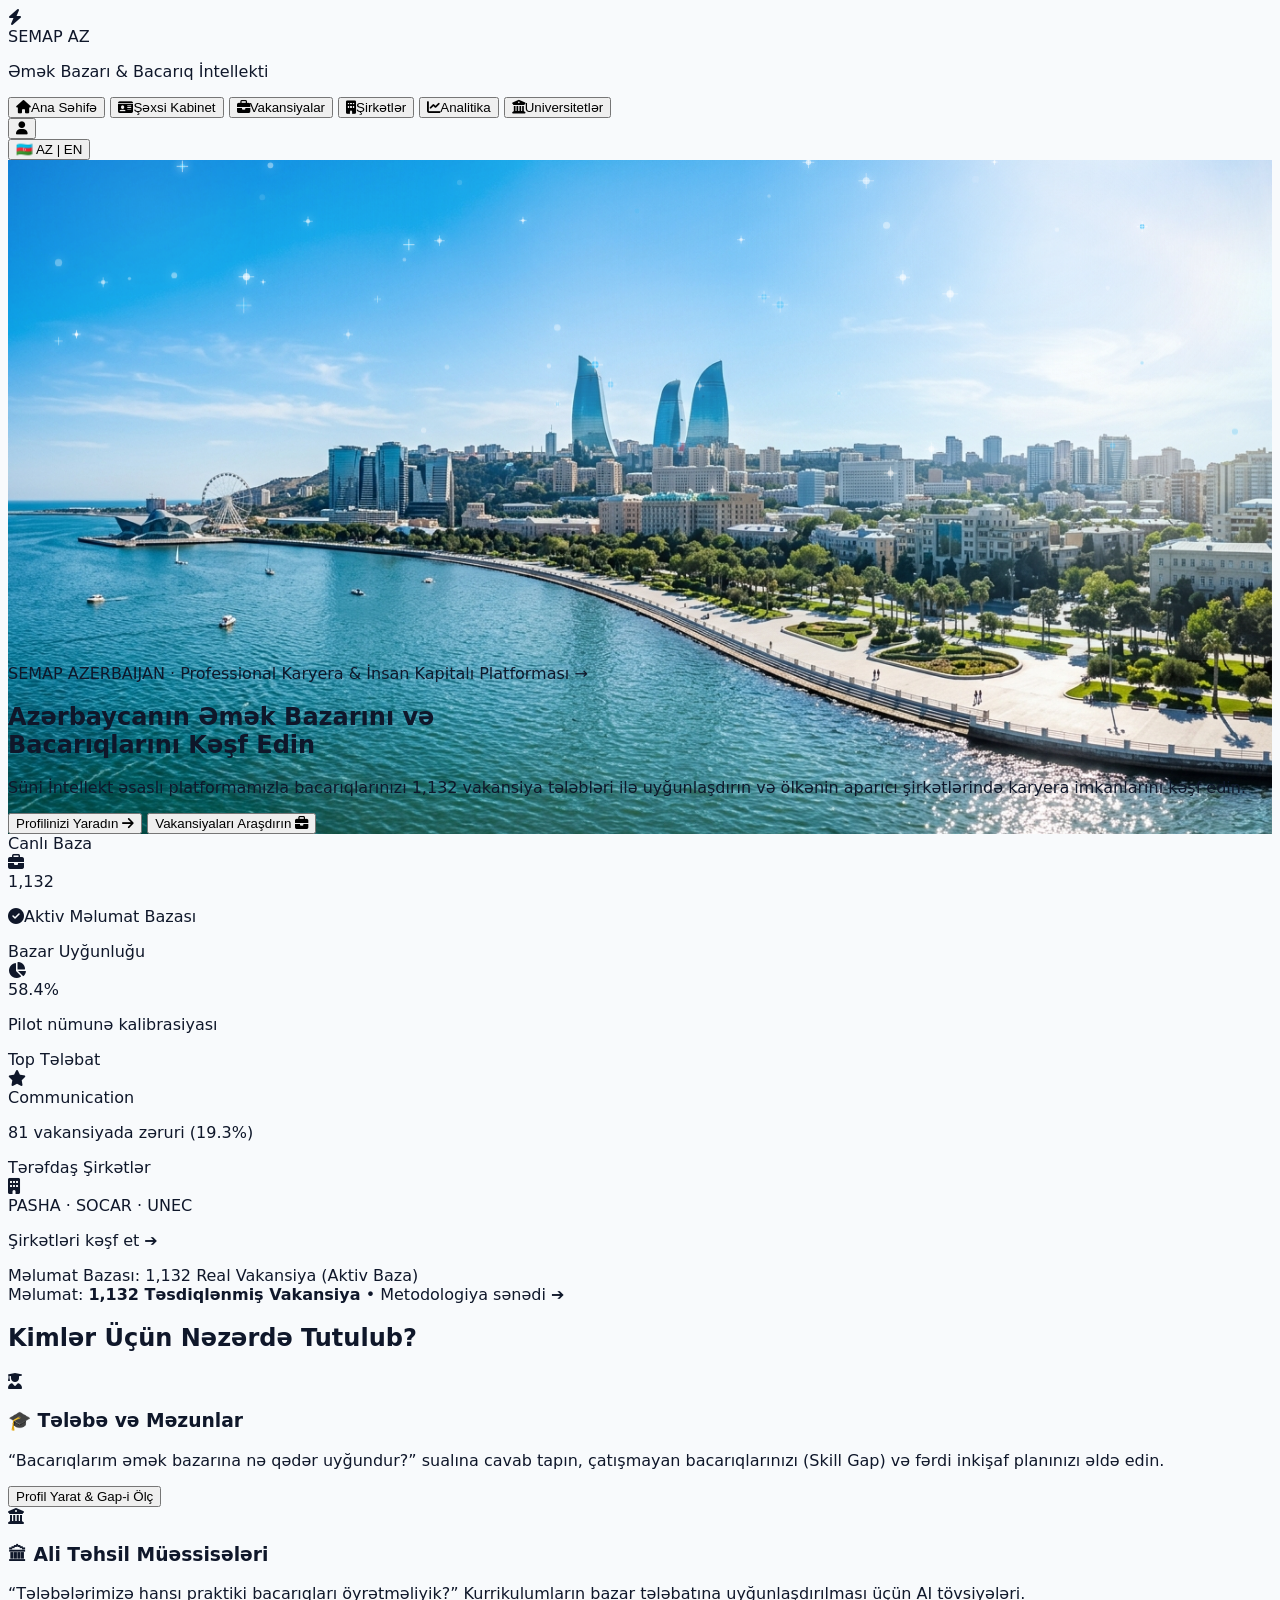
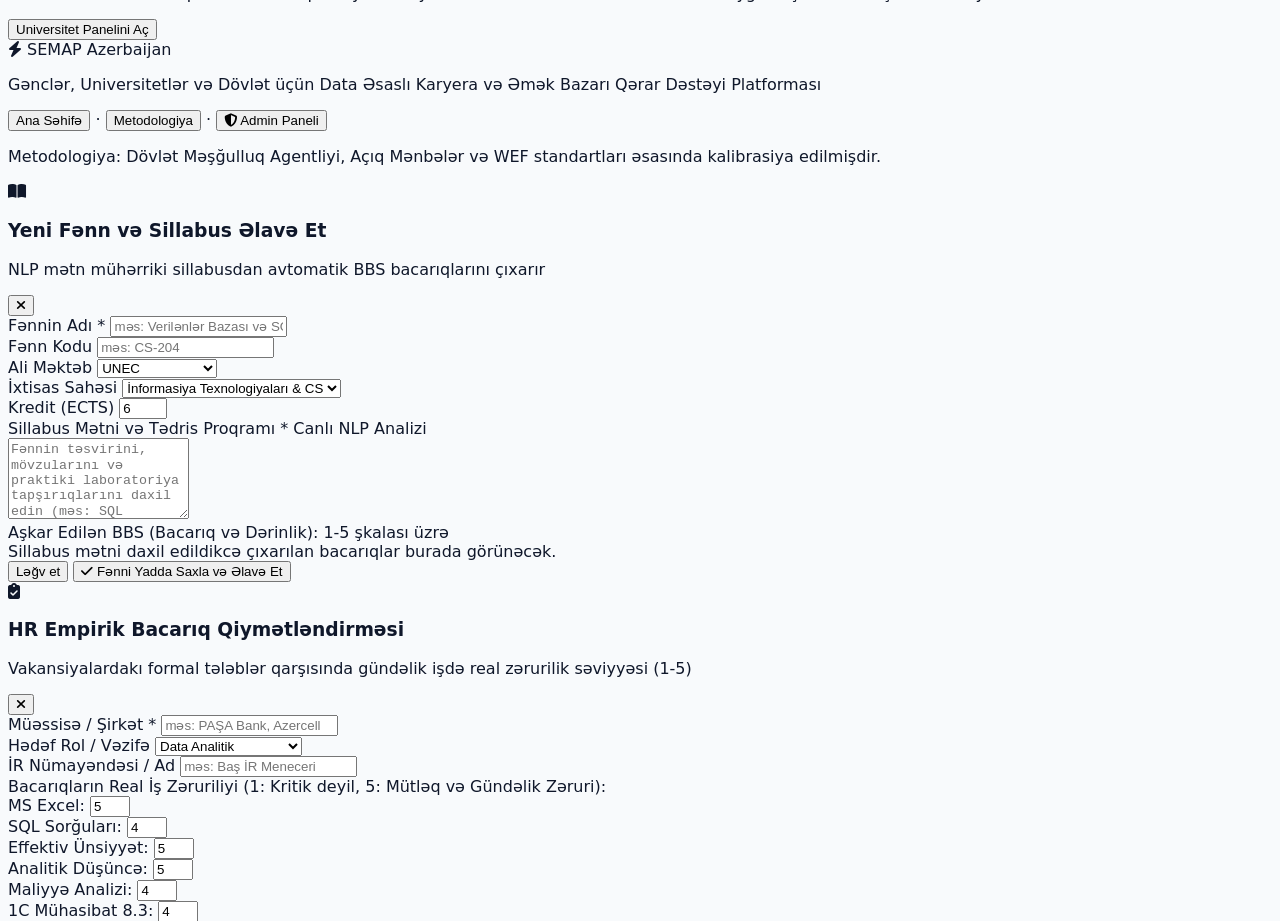
==== commit c6d59229: "rebranding olundu yeni ad SEMAP" ====
--- a/index.html
+++ b/index.html
@@ -6,7 +6,7 @@
     <meta http-equiv="Referrer-Policy" content="strict-origin-when-cross-origin">
     <meta http-equiv="X-Content-Type-Options" content="nosniff">
     <meta name="viewport" content="width=device-width, initial-scale=1.0">
-    <title>SkillMap Azerbaijan – Əmək Bazarı və Bacarıq Qərar Dəstəyi Platforması</title>
+    <title>SEMAP Azerbaijan – Əmək Bazarı və Bacarıq Qərar Dəstəyi Platforması</title>
     
     <!-- Chart.js UMD CDN (Loaded first before other scripts) -->
     <script src="https://cdnjs.cloudflare.com/ajax/libs/Chart.js/4.4.0/chart.umd.min.js"></script>
@@ -96,7 +96,7 @@
                     </div>
                     <div>
                         <div class="flex items-center gap-1">
-                            <span class="font-black text-base text-slate-900 tracking-tight">SkillMap</span>
+                            <span class="font-black text-base text-slate-900 tracking-tight">SEMAP</span>
                             <span class="text-[9px] font-black px-1.5 py-0.5 rounded bg-indigo-50 text-indigo-700 border border-indigo-100">AZ</span>
                         </div>
                         <p class="text-[8px] text-slate-500 font-semibold tracking-tight hidden sm:block">Əmək Bazarı & Bacarıq İntellekti</p>
@@ -166,7 +166,7 @@
                 <div class="relative z-20 mb-6">
                     <div onclick="app.switchTab('nlp-sandbox')" class="inline-flex items-center gap-2 px-5 py-2 rounded-full bg-white/90 hover:bg-white backdrop-blur-md border border-white/95 shadow-lg text-xs font-bold text-sky-950 cursor-pointer transition-all hover:scale-105 transform group">
                         <span class="w-2.5 h-2.5 rounded-full bg-emerald-500 animate-pulse"></span>
-                        <span class="tracking-wide"><span data-i18n="hero_badge">SKILLMAP AZERBAIJAN · Professional Karyera & İnsan Kapitalı Platforması</span></span>
+                        <span class="tracking-wide"><span data-i18n="hero_badge">SEMAP AZERBAIJAN · Professional Karyera & İnsan Kapitalı Platforması</span></span>
                         <span class="text-sky-600 group-hover:translate-x-1 transition-transform font-black">→</span>
                     </div>
                 </div>
@@ -333,7 +333,7 @@
                             <i class="fas fa-network-wired"></i>
                         </div>
                         <div>
-                            <div class="text-white font-black text-base tracking-tight leading-tight">SkillMap</div>
+                            <div class="text-white font-black text-base tracking-tight leading-tight">SEMAP</div>
                             <div class="text-slate-400 text-[10px] uppercase font-bold tracking-wider">Azerbaijan</div>
                         </div>
                     </div>
@@ -1347,7 +1347,7 @@
                             <label class="text-xs font-bold text-slate-700 block">Admin Email</label>
                             <div class="relative">
                                 <i class="fas fa-envelope absolute left-3.5 top-1/2 -translate-y-1/2 text-slate-400 text-xs"></i>
-                                <input type="email" id="admin-page-email" value="admin@skillmap.az" required class="w-full pl-9 pr-3.5 py-2.5 bg-slate-50 border border-slate-200 rounded-xl text-xs font-semibold focus:bg-white focus:outline-none focus:ring-2 focus:ring-indigo-500 focus:border-indigo-500 transition-all">
+                                <input type="email" id="admin-page-email" value="admin@semap.az" required class="w-full pl-9 pr-3.5 py-2.5 bg-slate-50 border border-slate-200 rounded-xl text-xs font-semibold focus:bg-white focus:outline-none focus:ring-2 focus:ring-indigo-500 focus:border-indigo-500 transition-all">
                             </div>
                         </div>
 
@@ -1388,7 +1388,7 @@
                             </div>
                             <div>
                                 <h2 class="font-black text-sm text-white tracking-tight">Admin Console</h2>
-                                <p class="text-[10px] text-slate-400 font-semibold">SkillMap Control v2.0</p>
+                                <p class="text-[10px] text-slate-400 font-semibold">SEMAP Control v2.0</p>
                             </div>
                         </div>
 
@@ -1662,7 +1662,7 @@
                         <div class="bg-white p-6 rounded-2xl border border-slate-200/80 shadow-2xs space-y-6">
                             <div>
                                 <h3 class="font-black text-slate-900 text-base">Alqoritmik Hesablama və Qərar Dəstək Modelləri</h3>
-                                <p class="text-xs text-slate-500">SkillMap Azerbaijan platformasında istifadə olunan bütün riyazi modellər</p>
+                                <p class="text-xs text-slate-500">SEMAP Azerbaijan platformasında istifadə olunan bütün riyazi modellər</p>
                             </div>
 
                             <div class="space-y-4 pt-2 text-xs">
@@ -2561,7 +2561,7 @@
         <section id="tab-methodology" class="tab-content max-w-7xl mx-auto px-4 sm:px-6 lg:px-8 py-6 space-y-6">
             <div class="pb-4 border-b border-slate-200">
                 <h2 class="text-2xl font-black text-slate-900">📚 Tədqiqat Metodologiyası və Data Mənbələri</h2>
-                <p class="text-xs text-slate-500">SkillMap Azerbaijan platformasında istifadə olunan bütün statistik göstəricilərin, alqoritmlərin və data mənbələrinin rəsmi elmi əsaslandırması.</p>
+                <p class="text-xs text-slate-500">SEMAP Azerbaijan platformasında istifadə olunan bütün statistik göstəricilərin, alqoritmlərin və data mənbələrinin rəsmi elmi əsaslandırması.</p>
             </div>
 
             <div>
@@ -3050,7 +3050,7 @@
                     </div>
                     <div>
                         <h3 class="font-bold text-slate-900 text-base">Google Forms / Sheets Tələbə Sorğusu İdxalı</h3>
-                        <p class="text-[11px] text-slate-500">Google Forms-dan ixrac olunmuş CSV/XLSX cavab faylını SkillMap-ə inteqrasiya edin</p>
+                        <p class="text-[11px] text-slate-500">Google Forms-dan ixrac olunmuş CSV/XLSX cavab faylını SEMAP-a inteqrasiya edin</p>
                     </div>
                 </div>
                 <button onclick="app.closeSurveyImportModal()" class="text-slate-400 hover:text-slate-700 p-1.5 rounded-lg">
@@ -3293,7 +3293,7 @@
         <div class="max-w-7xl mx-auto px-4 space-y-2">
             <div class="flex items-center justify-center gap-2 font-bold text-slate-800">
                 <i class="fas fa-bolt text-indigo-600"></i>
-                <span>SkillMap Azerbaijan</span>
+                <span>SEMAP Azerbaijan</span>
             </div>
             <p>Gənclər, Universitetlər və Dövlət üçün Data Əsaslı Karyera və Əmək Bazarı Qərar Dəstəyi Platforması</p>
             <div class="flex items-center justify-center gap-4 text-xs pt-1">
@@ -3334,7 +3334,7 @@
             <form onsubmit="app.admin.handleAdminLoginSubmit(event)" class="space-y-4">
                 <div class="space-y-1.5">
                     <label class="text-xs font-bold text-slate-700 block">Admin Email</label>
-                    <input type="email" id="admin-login-email" value="admin@skillmap.az" required class="w-full px-3.5 py-2.5 bg-slate-50 border border-slate-200 rounded-xl text-xs font-semibold focus:bg-white focus:outline-none focus:ring-2 focus:ring-indigo-500 transition-all">
+                    <input type="email" id="admin-login-email" value="admin@semap.az" required class="w-full px-3.5 py-2.5 bg-slate-50 border border-slate-200 rounded-xl text-xs font-semibold focus:bg-white focus:outline-none focus:ring-2 focus:ring-indigo-500 transition-all">
                 </div>
                 <div class="space-y-1.5">
                     <label class="text-xs font-bold text-slate-700 block">Master Şifrə</label>
--- a/css/styles.css
+++ b/css/styles.css
@@ -1,5 +1,5 @@
 /* ==========================================================================
-   SkillMap Azerbaijan — Premium Light SaaS Theme (Haziram.com & JobCV.az Style)
+   SEMAP Azerbaijan — Premium Light SaaS Theme (Haziram.com & JobCV.az Style)
    Clean White / Minimalist Canvas, Crisp Typography, Soft Multi-layer Shadows
    ========================================================================== */
 
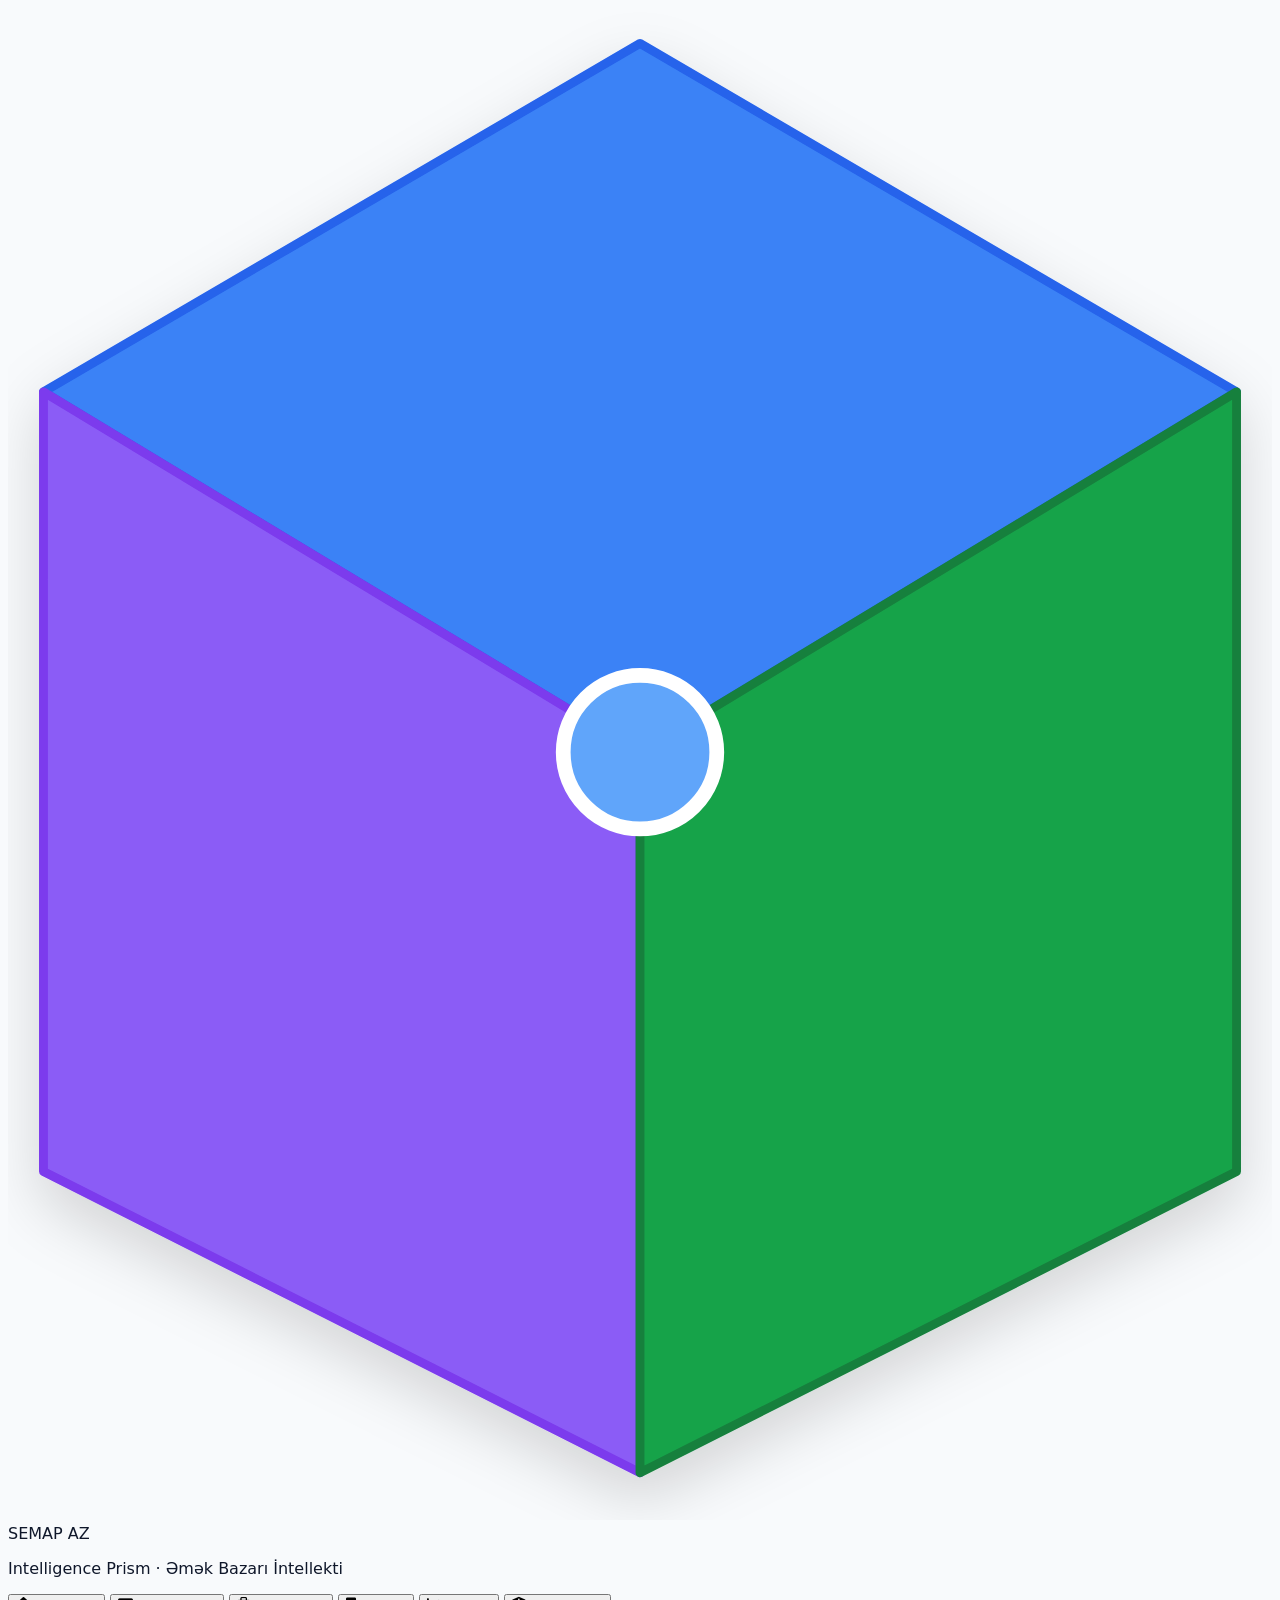
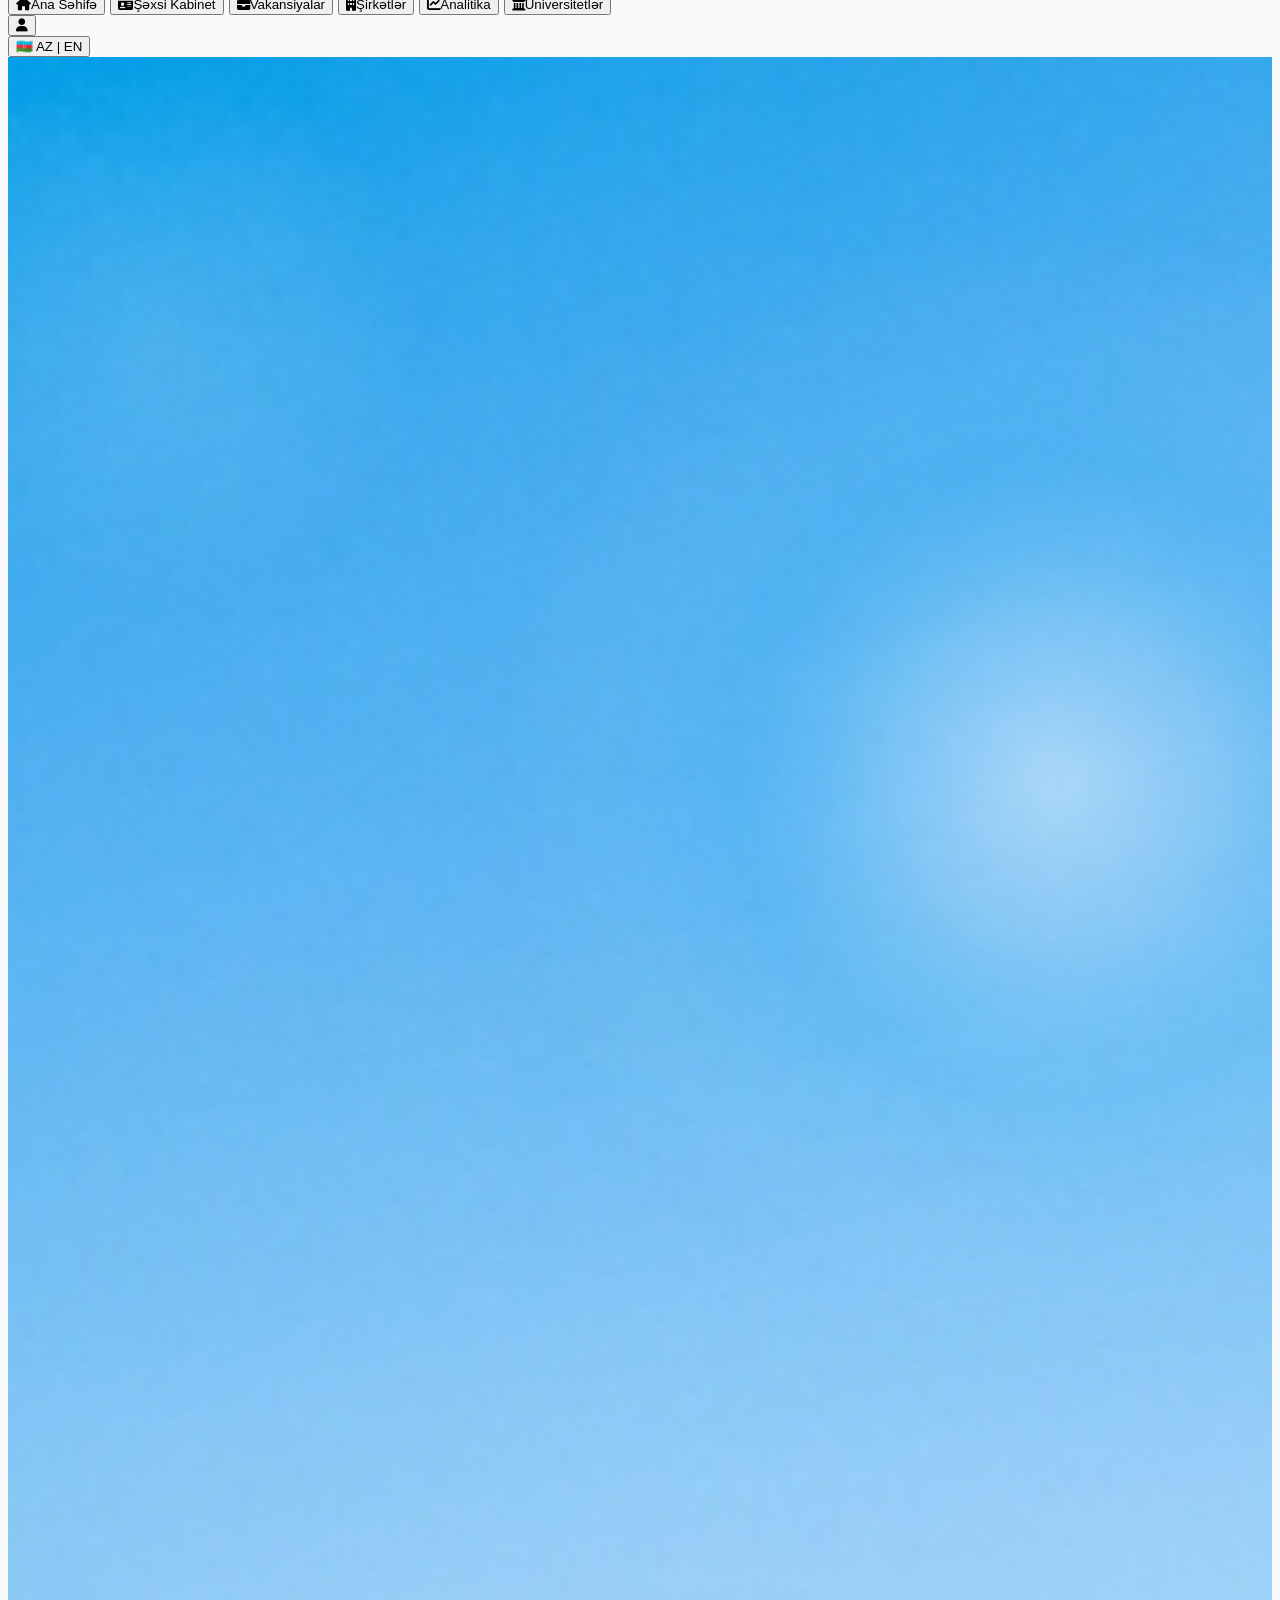
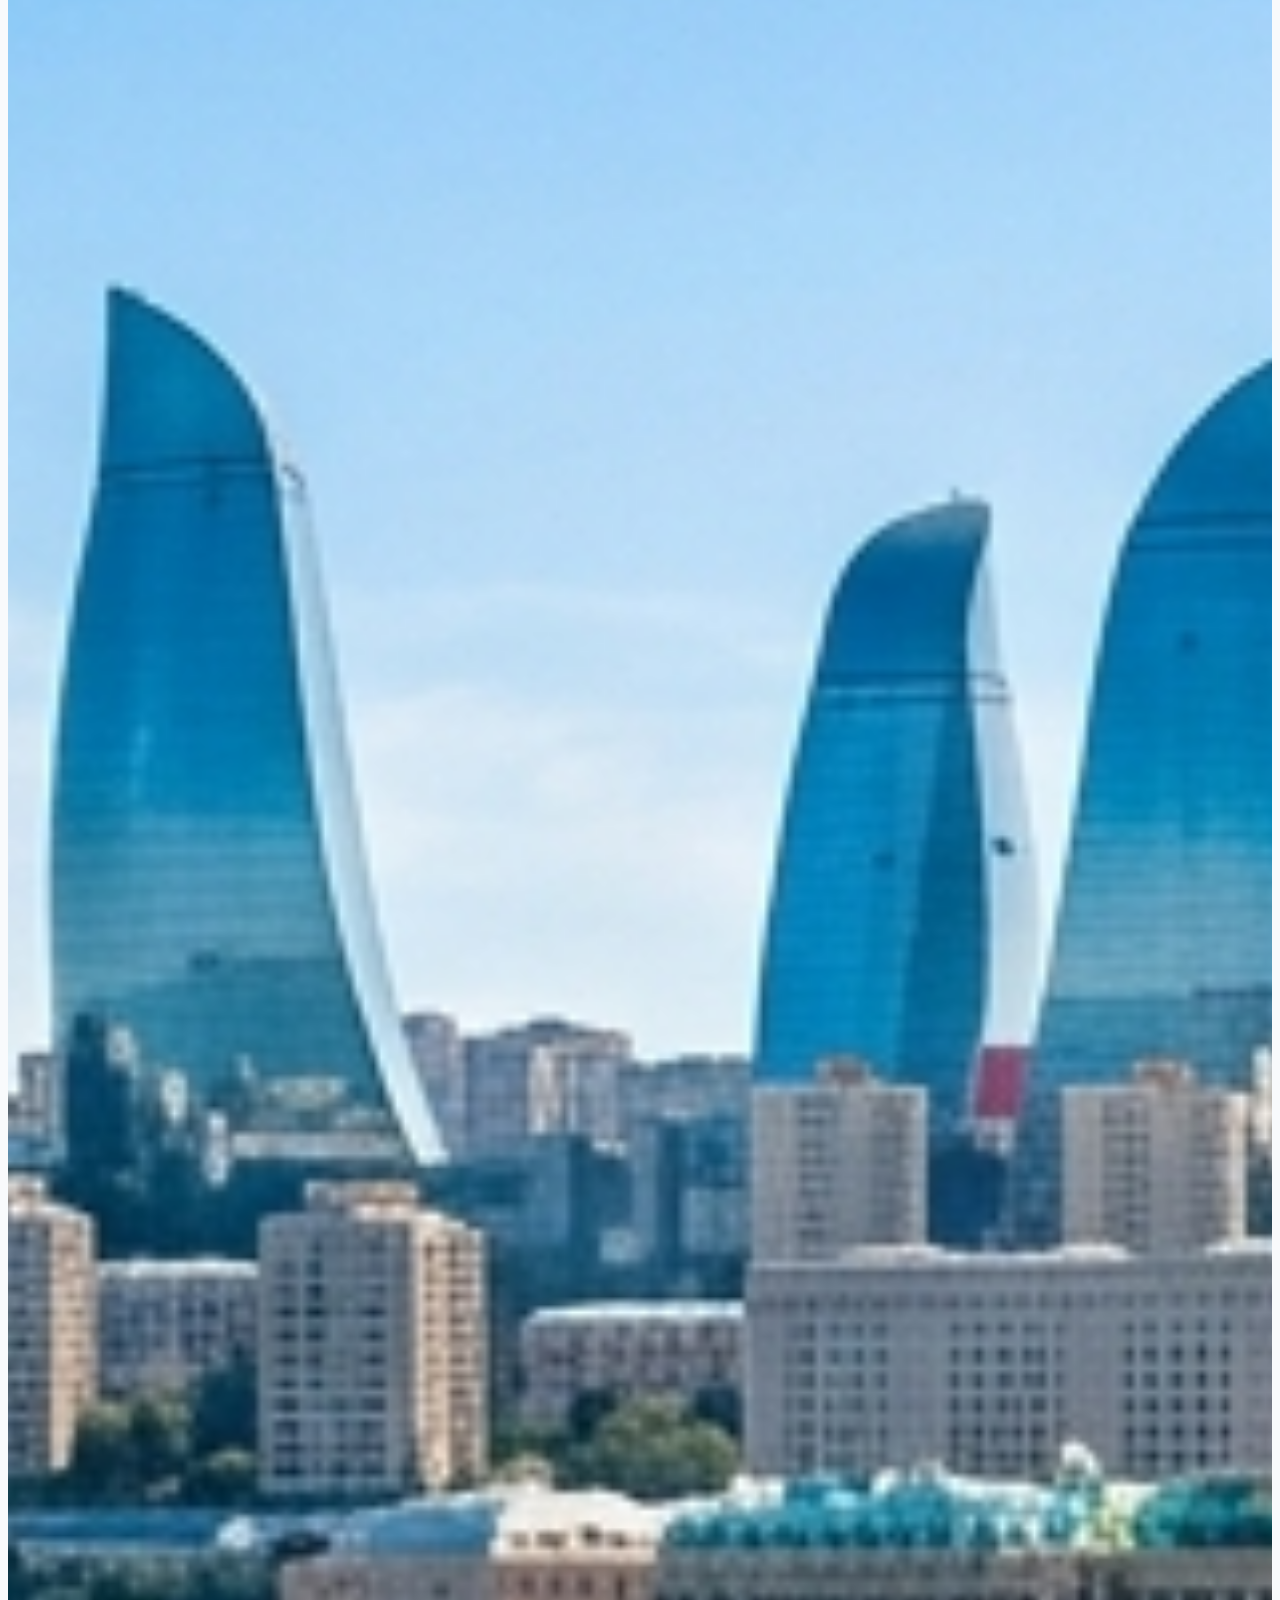
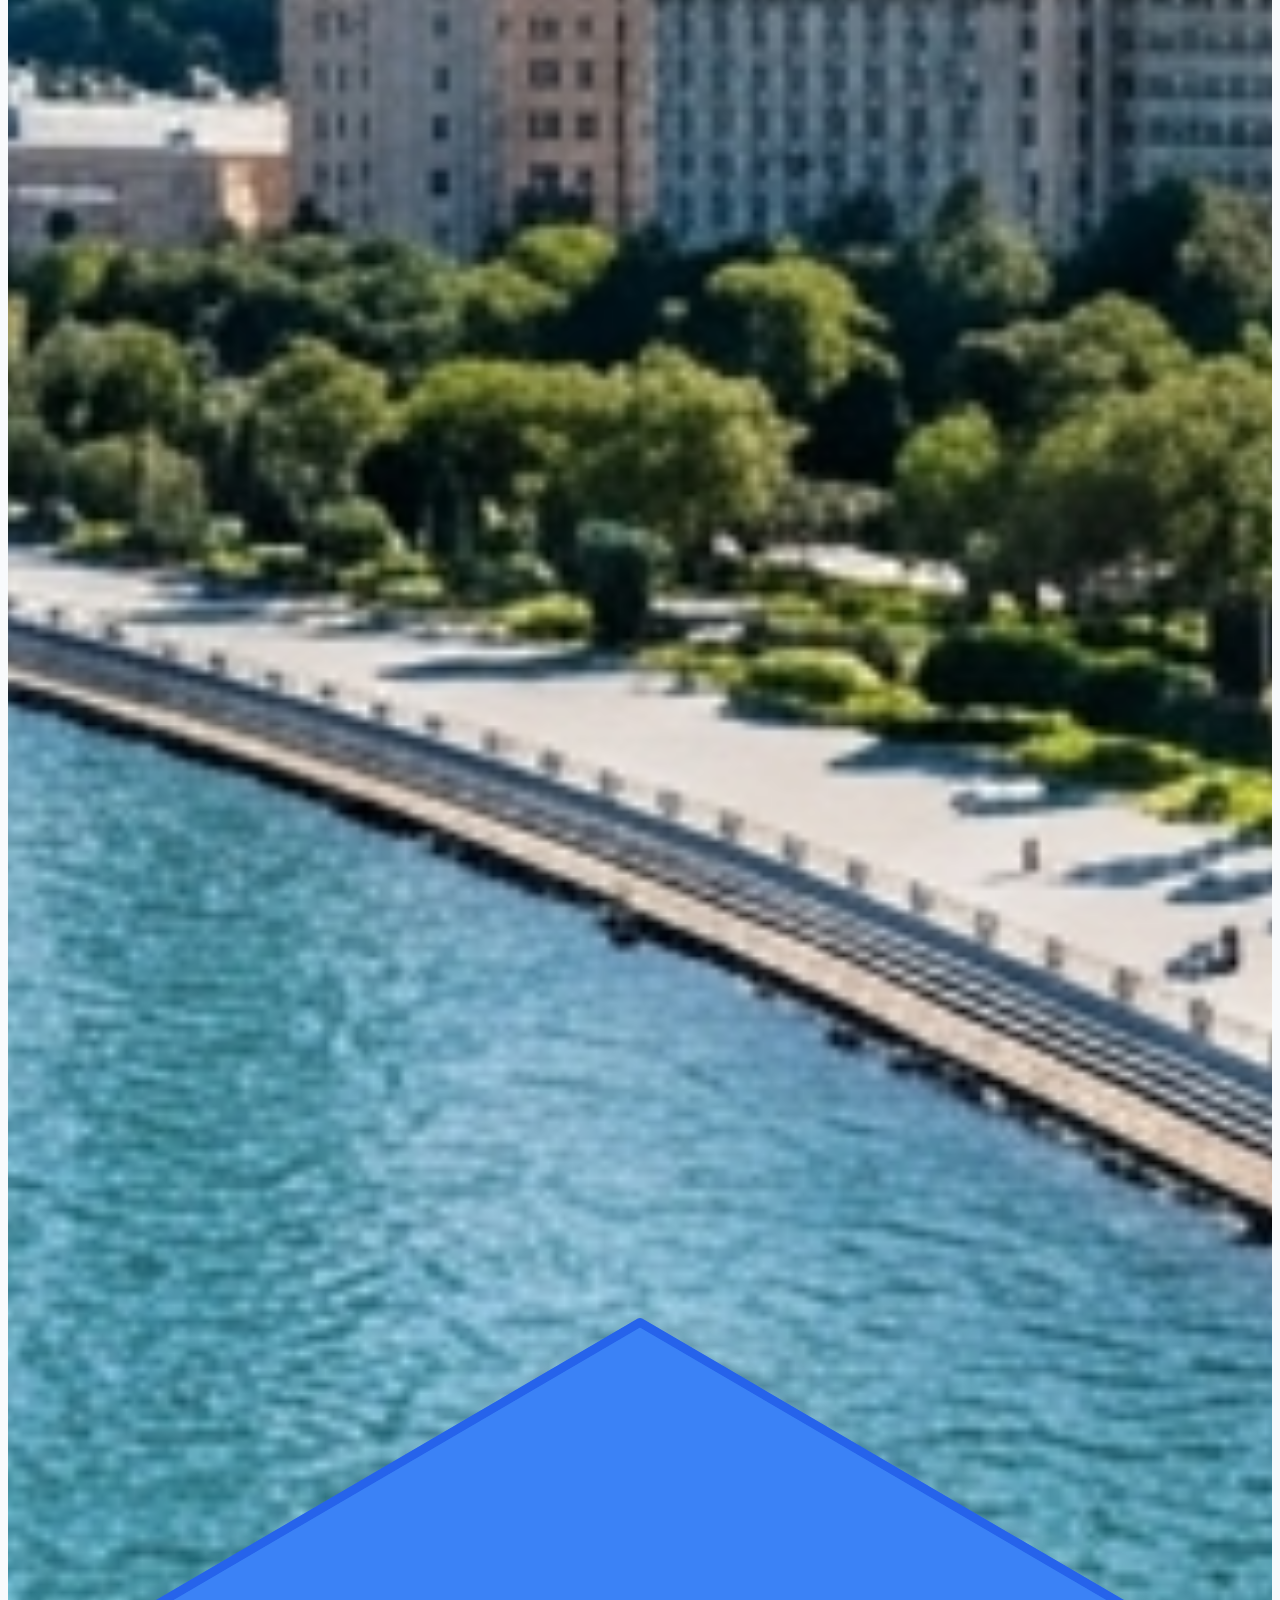
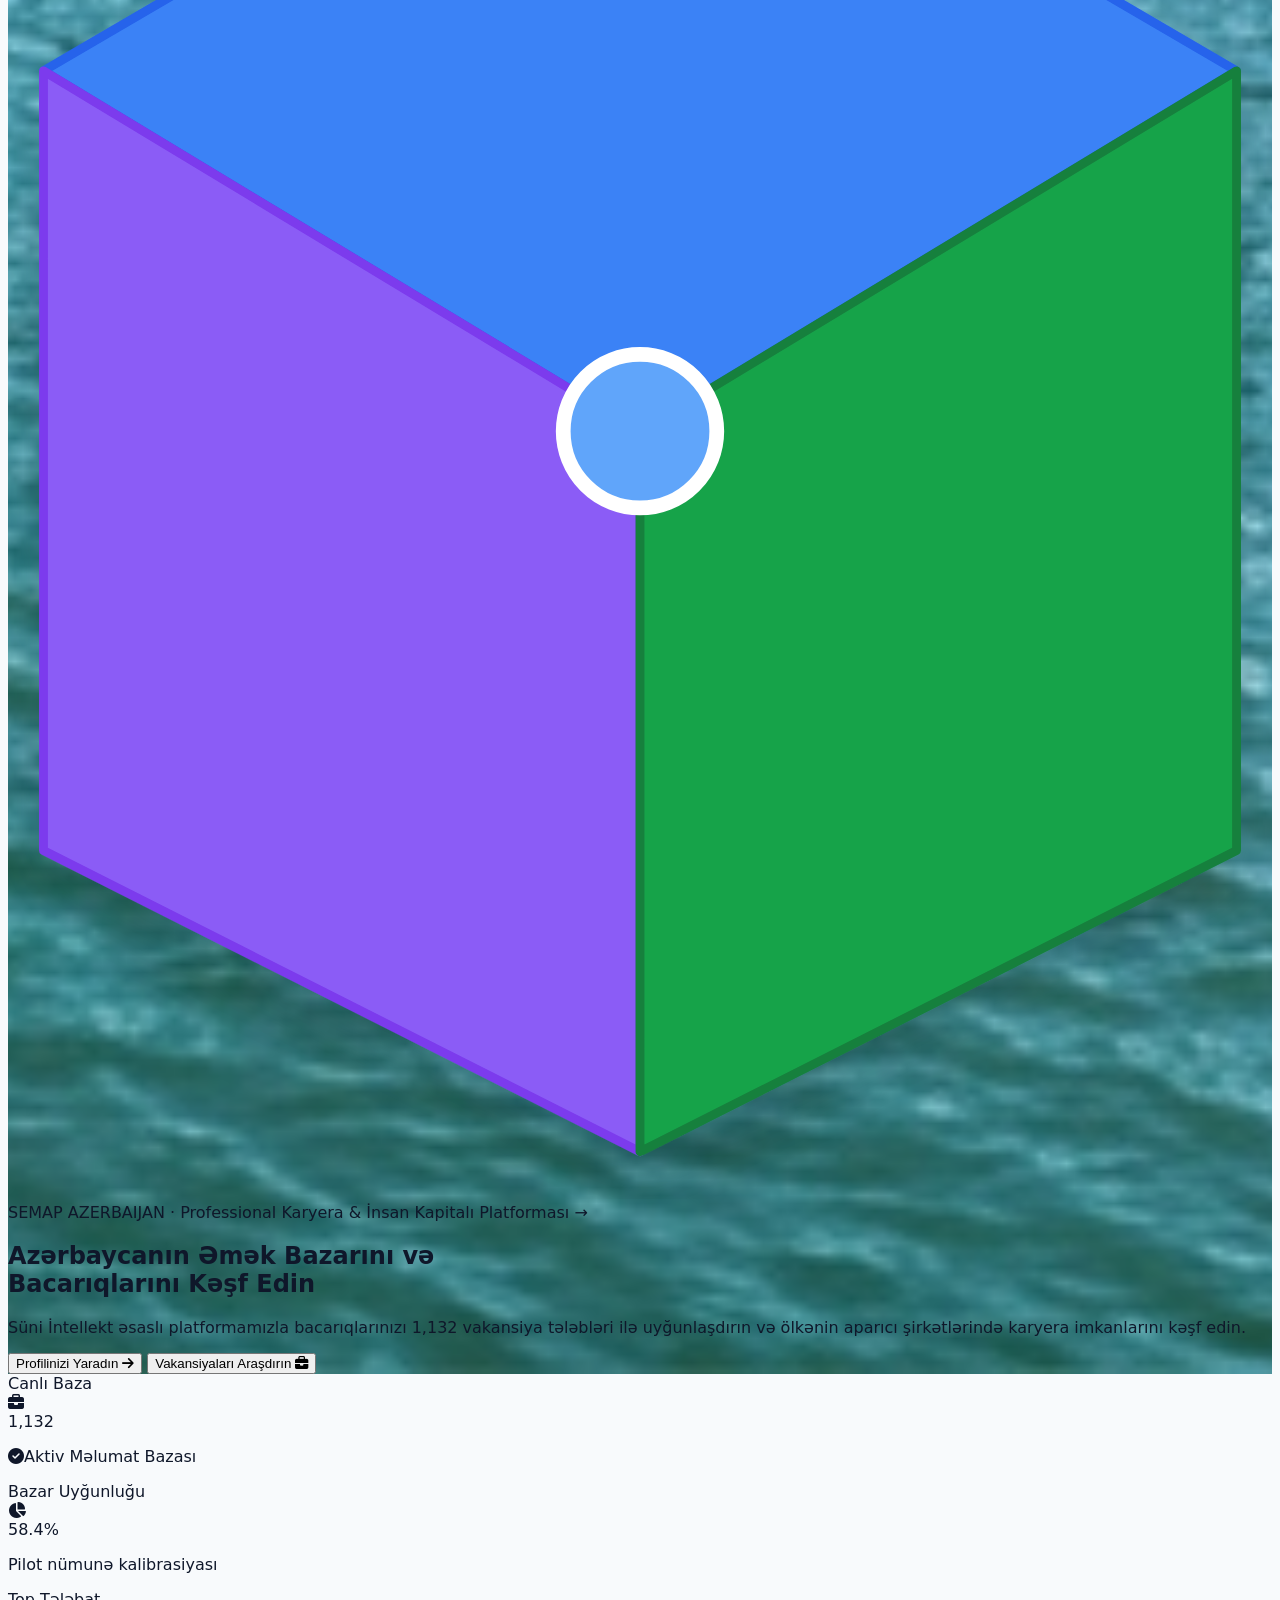
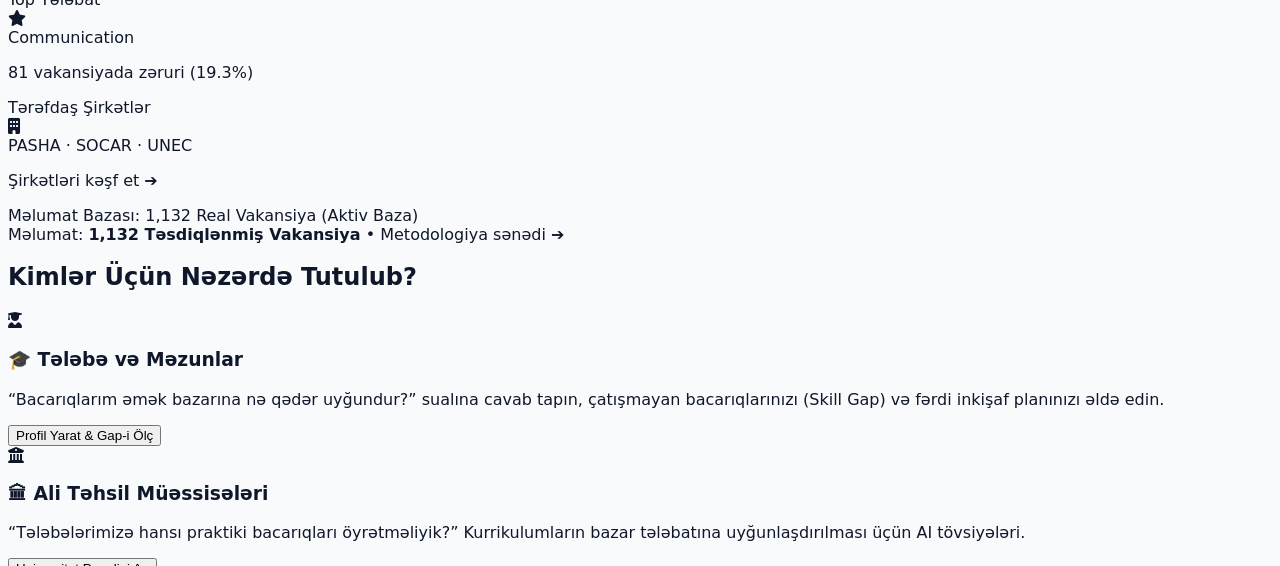
==== commit fea6546e: "semap logosu elave edildi" ====
--- a/index.html
+++ b/index.html
@@ -7,6 +7,10 @@
     <meta http-equiv="X-Content-Type-Options" content="nosniff">
     <meta name="viewport" content="width=device-width, initial-scale=1.0">
     <title>SEMAP Azerbaijan – Əmək Bazarı və Bacarıq Qərar Dəstəyi Platforması</title>
+    
+    <!-- Favicon (SEMAP Intelligence Prism) -->
+    <link rel="icon" type="image/svg+xml" href="images/semap_icon.svg">
+    <link rel="alternate icon" type="image/png" href="images/semap_favicon.png">
     
     <!-- Chart.js UMD CDN (Loaded first before other scripts) -->
     <script src="https://cdnjs.cloudflare.com/ajax/libs/Chart.js/4.4.0/chart.umd.min.js"></script>
@@ -89,17 +93,17 @@
         <div class="max-w-7xl mx-auto px-3 sm:px-4 lg:px-6">
             <div class="flex items-center justify-between h-16 gap-2">
                 
-                <!-- 1. Logo -->
-                <div class="flex items-center gap-2 cursor-pointer flex-shrink-0" onclick="app.switchTab('overview')">
-                    <div class="w-8 h-8 rounded-xl bg-gradient-to-tr from-indigo-600 to-blue-500 flex items-center justify-center text-white font-black text-base shadow-md shadow-indigo-500/20">
-                        <i class="fas fa-bolt"></i>
+                <!-- 1. Logo (SEMAP Intelligence Prism) -->
+                <div class="flex items-center gap-2.5 cursor-pointer flex-shrink-0 group" onclick="app.switchTab('overview')">
+                    <div class="w-8 h-8 flex items-center justify-center flex-shrink-0 transition-transform group-hover:scale-105">
+                        <img src="images/semap_icon.svg" alt="SEMAP Intelligence Prism" class="w-full h-full object-contain filter drop-shadow-xs">
                     </div>
                     <div>
-                        <div class="flex items-center gap-1">
-                            <span class="font-black text-base text-slate-900 tracking-tight">SEMAP</span>
+                        <div class="flex items-center gap-1.5">
+                            <span class="font-black text-base text-slate-900 tracking-tight leading-none">SEMAP</span>
                             <span class="text-[9px] font-black px-1.5 py-0.5 rounded bg-indigo-50 text-indigo-700 border border-indigo-100">AZ</span>
                         </div>
-                        <p class="text-[8px] text-slate-500 font-semibold tracking-tight hidden sm:block">Əmək Bazarı & Bacarıq İntellekti</p>
+                        <p class="text-[8px] text-slate-500 font-semibold tracking-tight hidden sm:block mt-0.5">Intelligence Prism · Əmək Bazarı İntellekti</p>
                     </div>
                 </div>
 
@@ -165,8 +169,8 @@
                 <!-- Top Announcement Badge -->
                 <div class="relative z-20 mb-6">
                     <div onclick="app.switchTab('nlp-sandbox')" class="inline-flex items-center gap-2 px-5 py-2 rounded-full bg-white/90 hover:bg-white backdrop-blur-md border border-white/95 shadow-lg text-xs font-bold text-sky-950 cursor-pointer transition-all hover:scale-105 transform group">
-                        <span class="w-2.5 h-2.5 rounded-full bg-emerald-500 animate-pulse"></span>
-                        <span class="tracking-wide"><span data-i18n="hero_badge">SEMAP AZERBAIJAN · Professional Karyera & İnsan Kapitalı Platforması</span></span>
+                        <img src="images/semap_icon.svg" alt="SEMAP" class="w-4 h-4 object-contain">
+                        <span class="tracking-wide"><span data-i18n="hero_badge">SEMAP AZERBAIJAN · Intelligence Prism</span></span>
                         <span class="text-sky-600 group-hover:translate-x-1 transition-transform font-black">→</span>
                     </div>
                 </div>
@@ -327,14 +331,14 @@
                 
                 <!-- LEFT SIDEBAR (Dark Navy #0F172A) -->
                 <aside class="cabinet-sidebar w-full lg:w-64 flex-shrink-0 p-5 flex flex-col justify-between space-y-6 shadow-xl">
-                    <!-- Brand Logo -->
+                    <!-- Brand Logo (SEMAP Intelligence Prism) -->
                     <div class="flex items-center gap-3 px-2 py-1">
-                        <div class="w-9 h-9 rounded-xl bg-gradient-to-tr from-blue-600 to-indigo-500 text-white flex items-center justify-center font-black text-lg shadow-md shadow-blue-500/30">
-                            <i class="fas fa-network-wired"></i>
+                        <div class="w-9 h-9 flex items-center justify-center flex-shrink-0">
+                            <img src="images/semap_icon.svg" alt="SEMAP" class="w-full h-full object-contain filter drop-shadow-md">
                         </div>
                         <div>
                             <div class="text-white font-black text-base tracking-tight leading-tight">SEMAP</div>
-                            <div class="text-slate-400 text-[10px] uppercase font-bold tracking-wider">Azerbaijan</div>
+                            <div class="text-indigo-300 text-[10px] uppercase font-bold tracking-wider">Intelligence Prism</div>
                         </div>
                     </div>
 
@@ -1381,14 +1385,14 @@
                 <!-- Sol Qaranlıq Sidebar (240px) -->
                 <aside class="w-full md:w-64 bg-slate-900 text-white p-5 flex flex-col justify-between flex-shrink-0 border-r border-slate-800">
                     <div class="space-y-6">
-                        <!-- Brand Header -->
+                        <!-- Brand Header (SEMAP Intelligence Prism) -->
                         <div class="flex items-center gap-3 px-2 py-1">
-                            <div class="w-10 h-10 rounded-xl bg-gradient-to-tr from-indigo-600 to-blue-500 flex items-center justify-center text-white text-base shadow-md shadow-indigo-600/30">
-                                <i class="fas fa-shield-halved"></i>
+                            <div class="w-10 h-10 flex items-center justify-center flex-shrink-0">
+                                <img src="images/semap_icon.svg" alt="SEMAP Admin" class="w-full h-full object-contain filter drop-shadow-md">
                             </div>
                             <div>
-                                <h2 class="font-black text-sm text-white tracking-tight">Admin Console</h2>
-                                <p class="text-[10px] text-slate-400 font-semibold">SEMAP Control v2.0</p>
+                                <h2 class="font-black text-sm text-white tracking-tight">SEMAP Console</h2>
+                                <p class="text-[10px] text-indigo-300 font-semibold">Intelligence Prism v2.0</p>
                             </div>
                         </div>
 
@@ -3291,9 +3295,9 @@
     <!-- 5. FOOTER -->
     <footer class="bg-white border-t border-slate-200/80 mt-12 py-8 text-center text-xs text-slate-500">
         <div class="max-w-7xl mx-auto px-4 space-y-2">
-            <div class="flex items-center justify-center gap-2 font-bold text-slate-800">
-                <i class="fas fa-bolt text-indigo-600"></i>
-                <span>SEMAP Azerbaijan</span>
+            <div class="flex items-center justify-center gap-2.5 font-extrabold text-slate-900 text-sm">
+                <img src="images/semap_icon.svg" alt="SEMAP" class="w-6 h-6 object-contain">
+                <span>SEMAP Azerbaijan · Intelligence Prism</span>
             </div>
             <p>Gənclər, Universitetlər və Dövlət üçün Data Əsaslı Karyera və Əmək Bazarı Qərar Dəstəyi Platforması</p>
             <div class="flex items-center justify-center gap-4 text-xs pt-1">
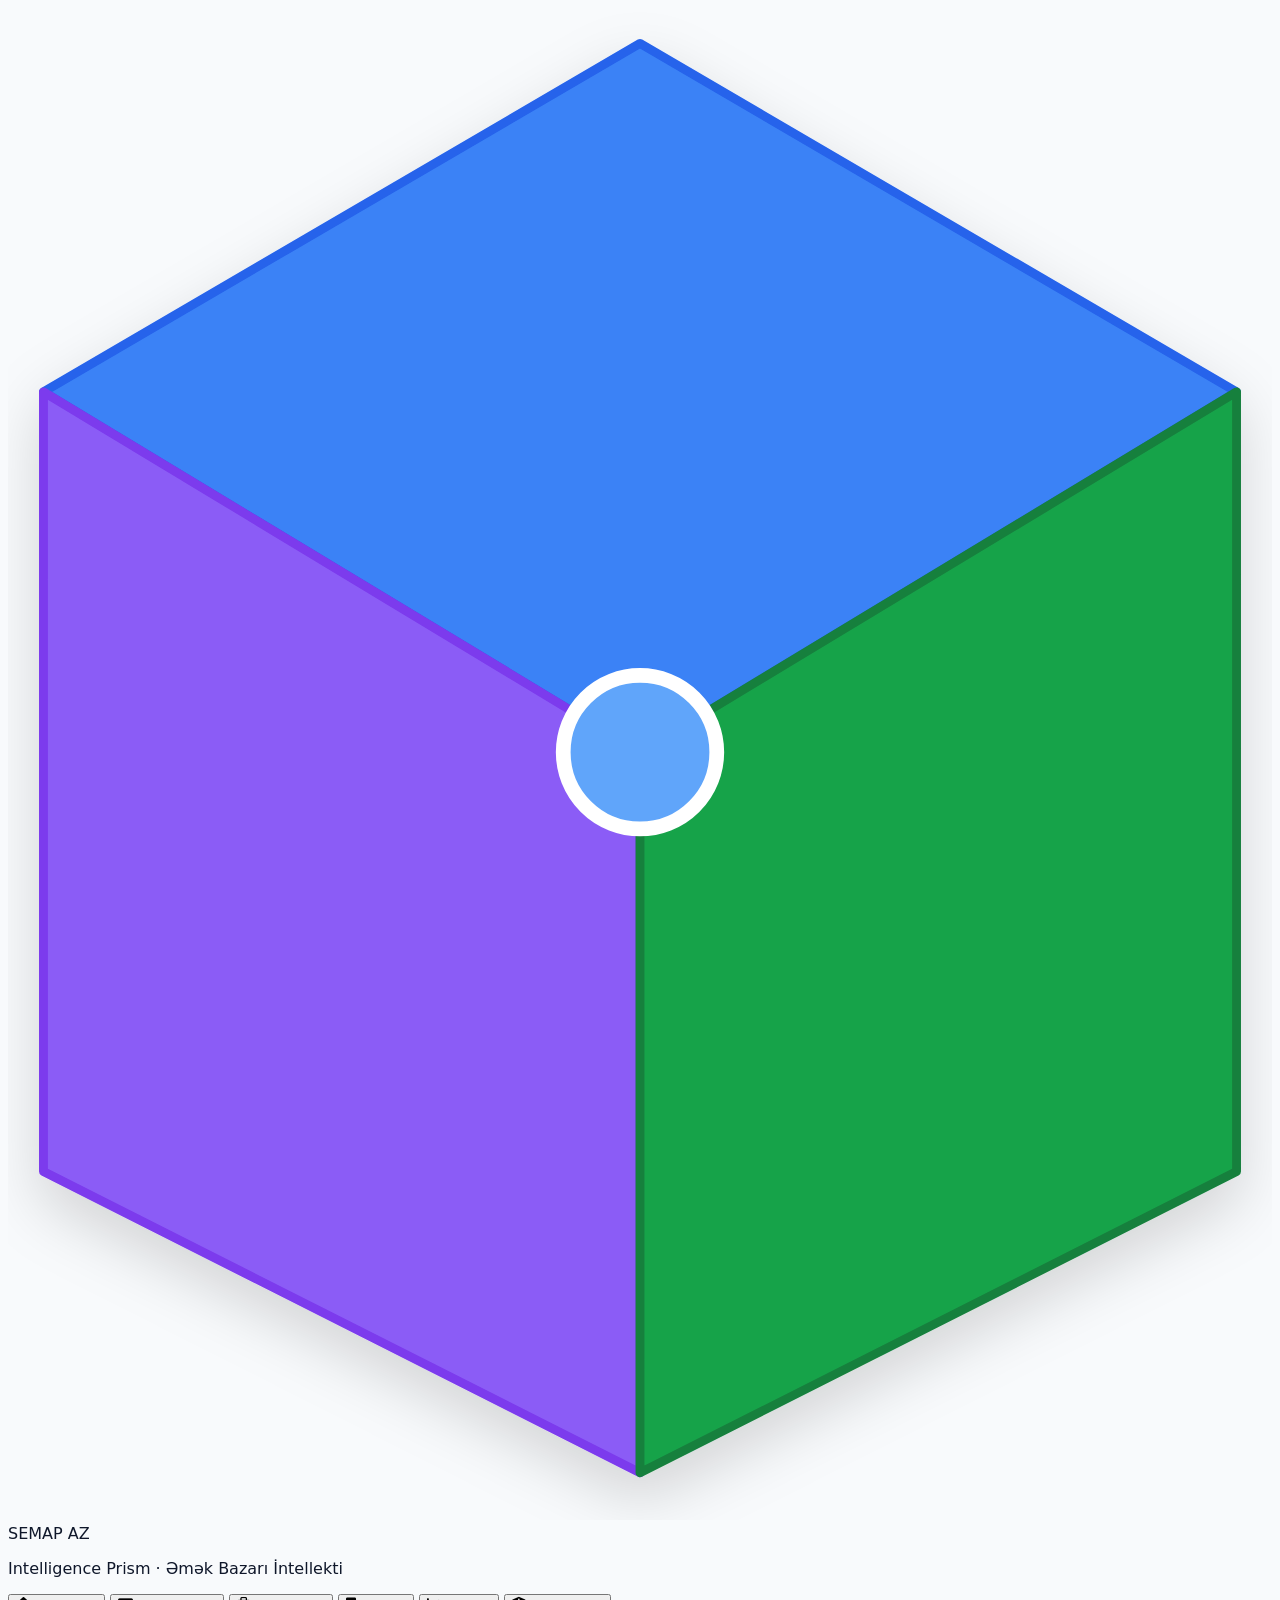
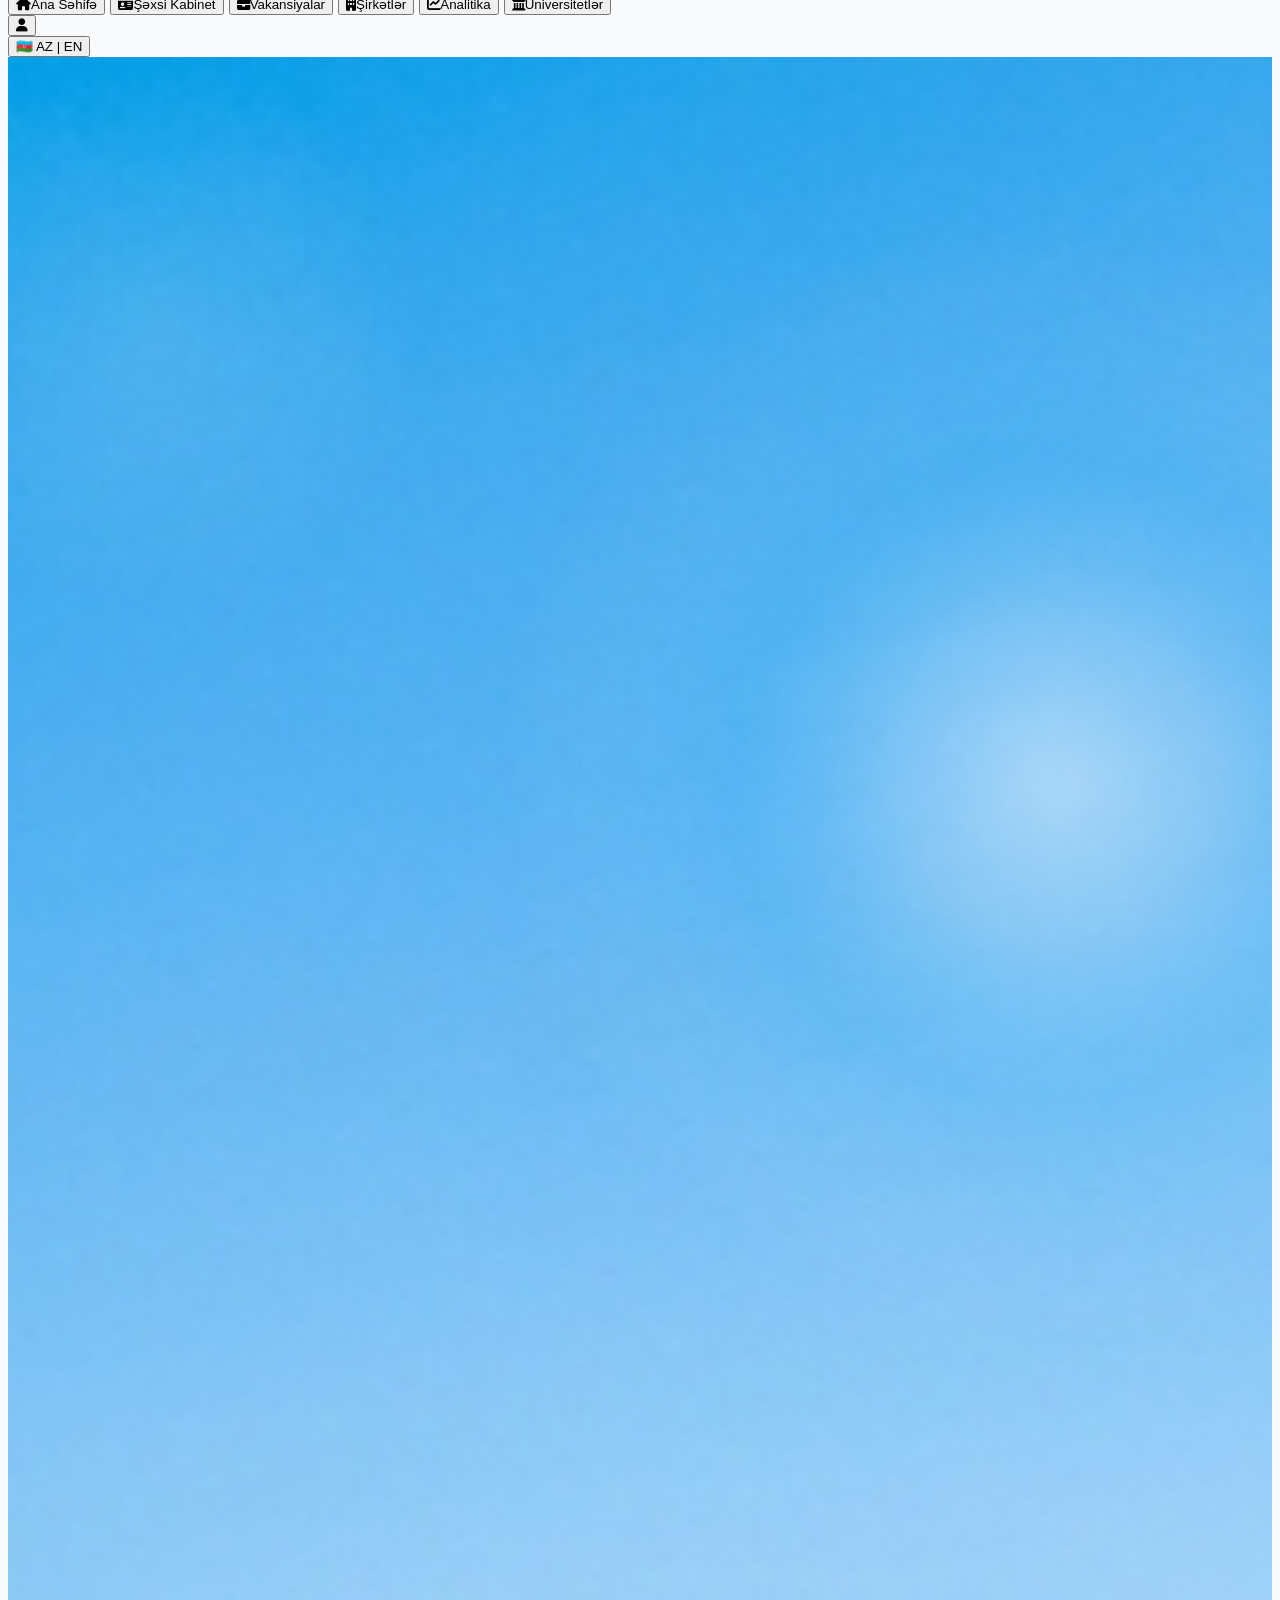
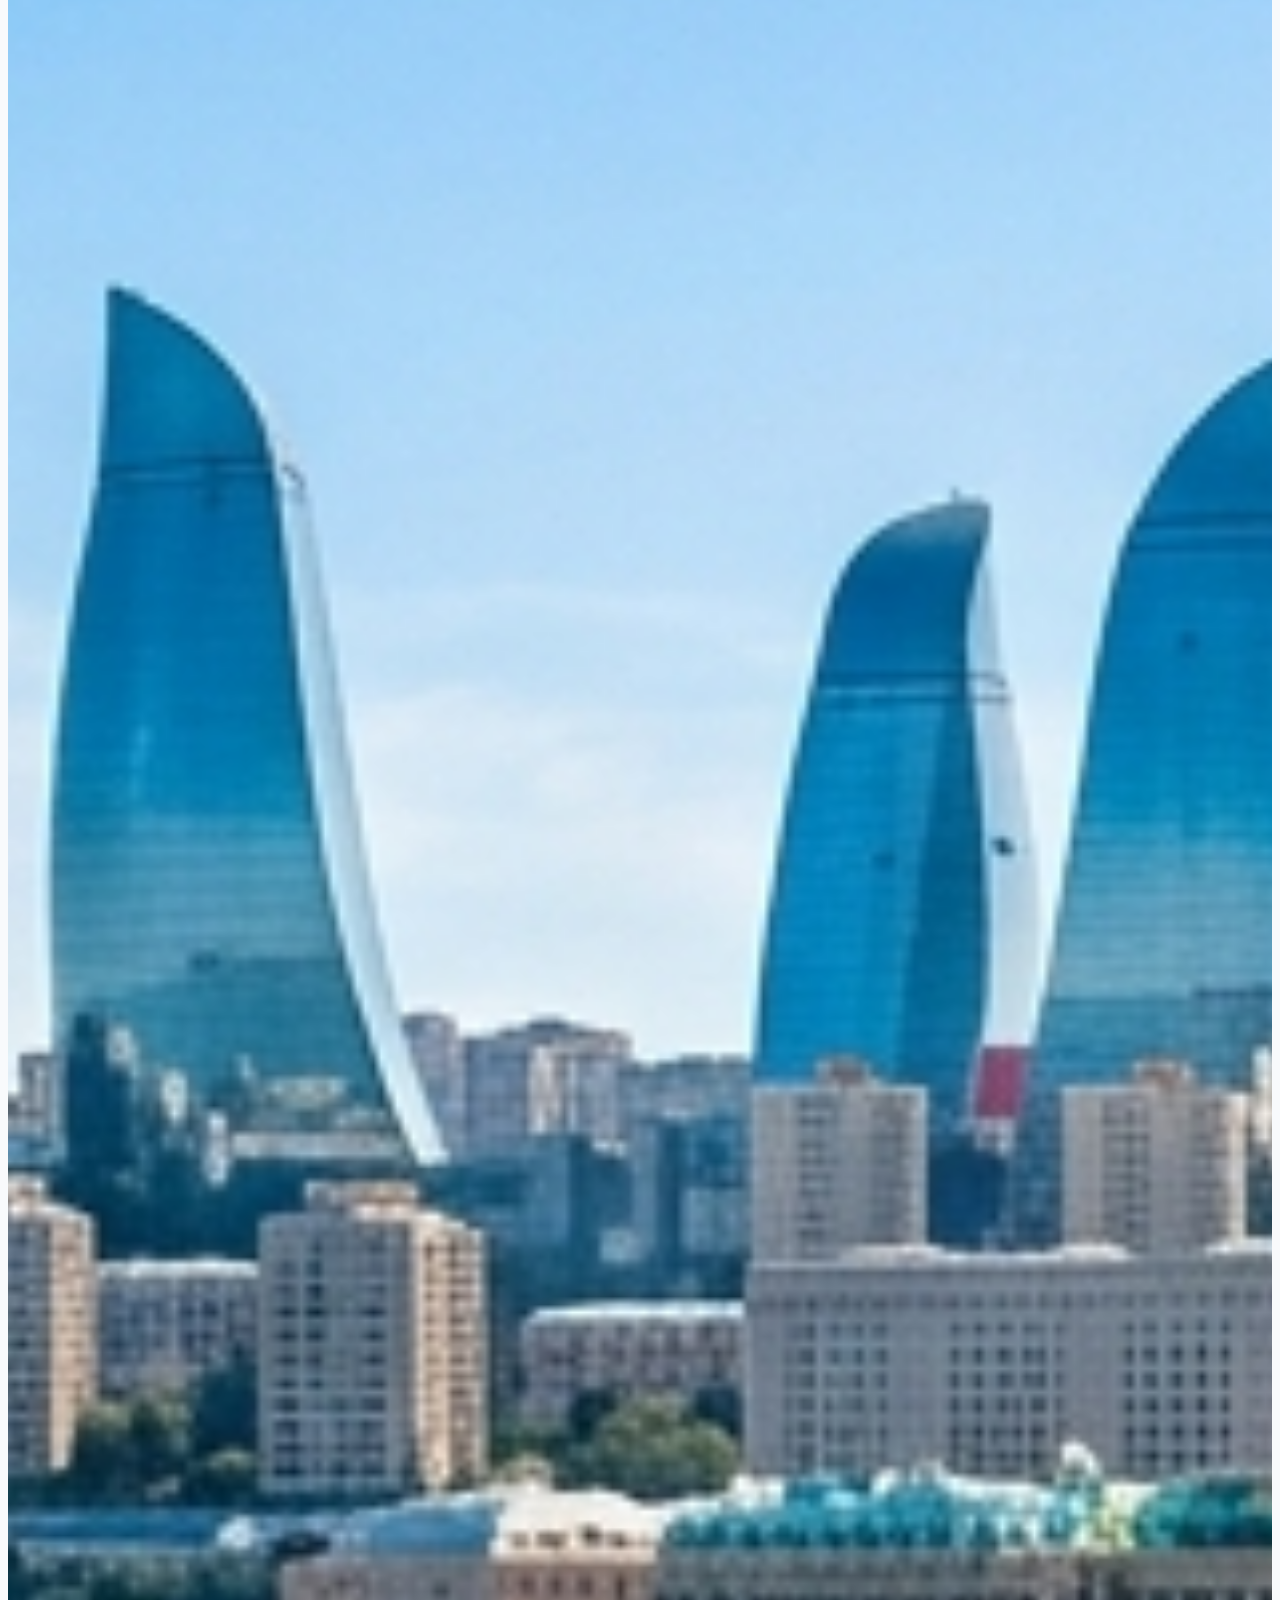
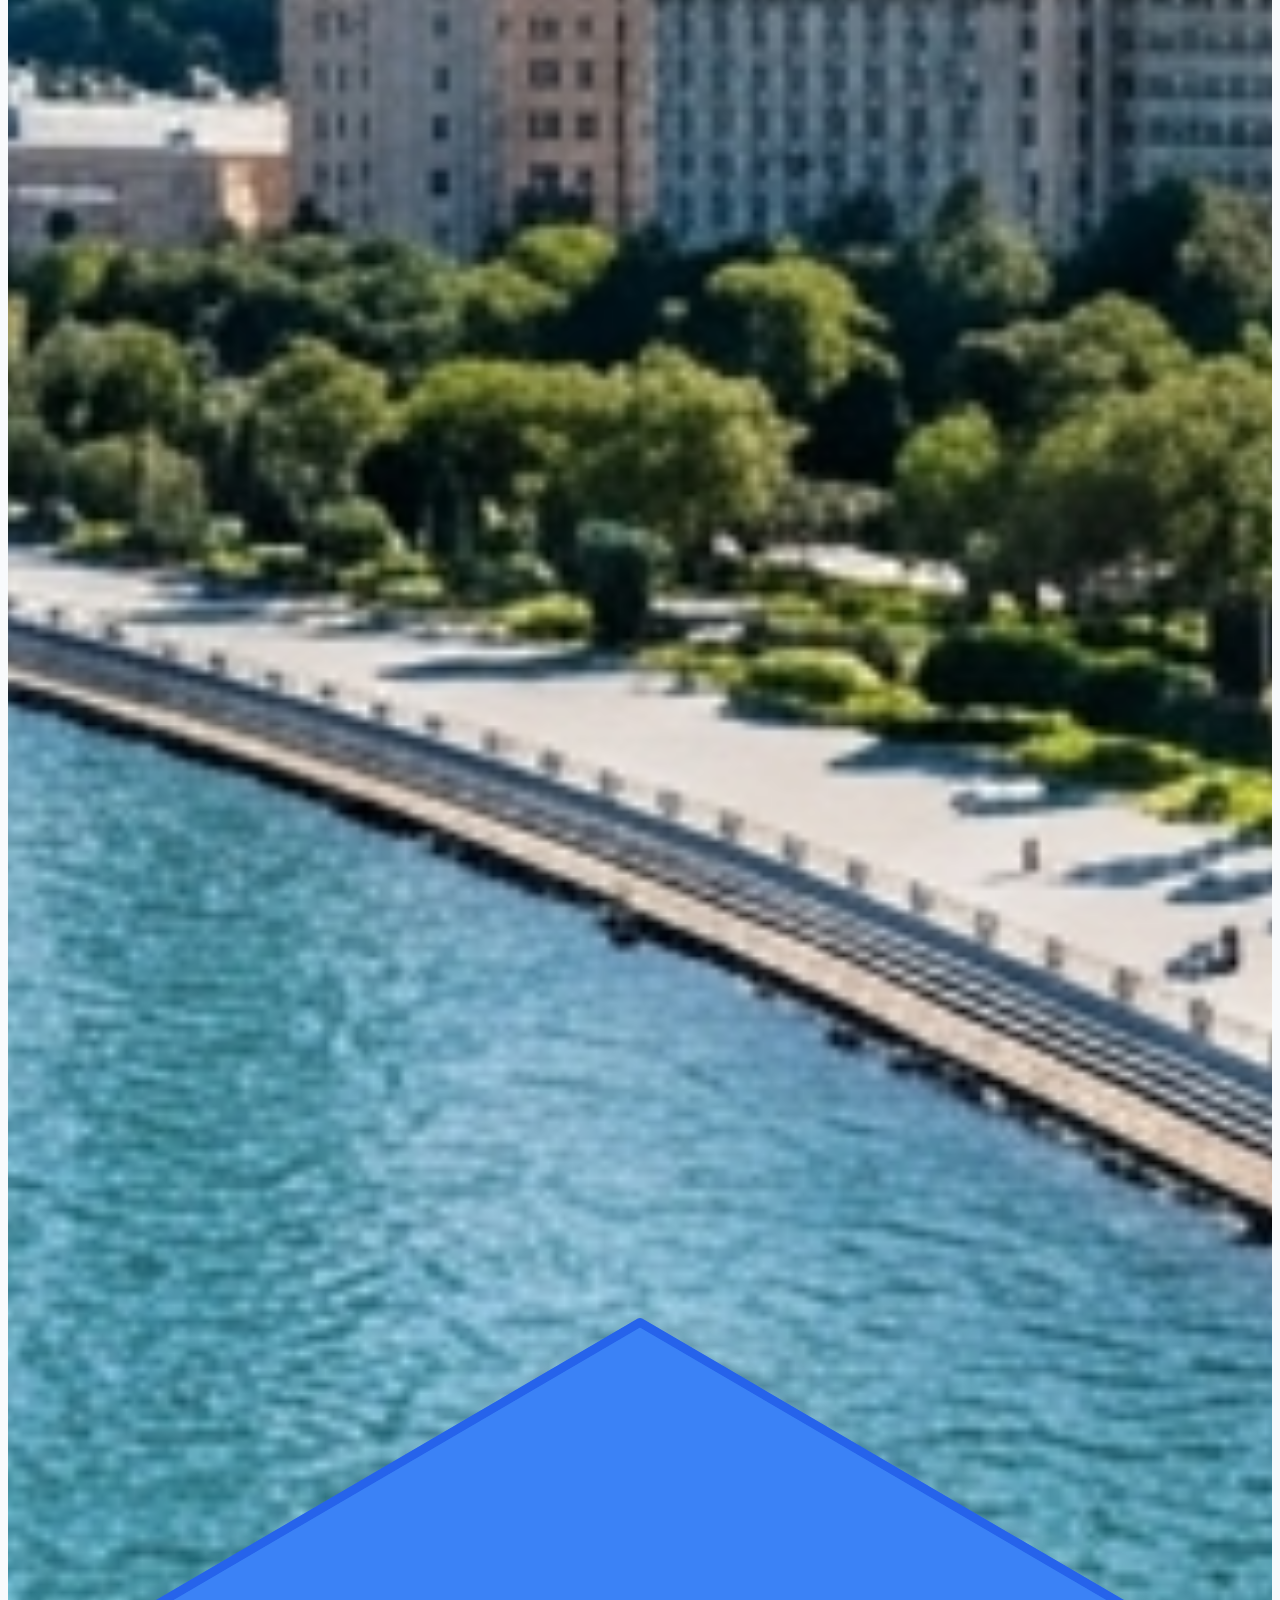
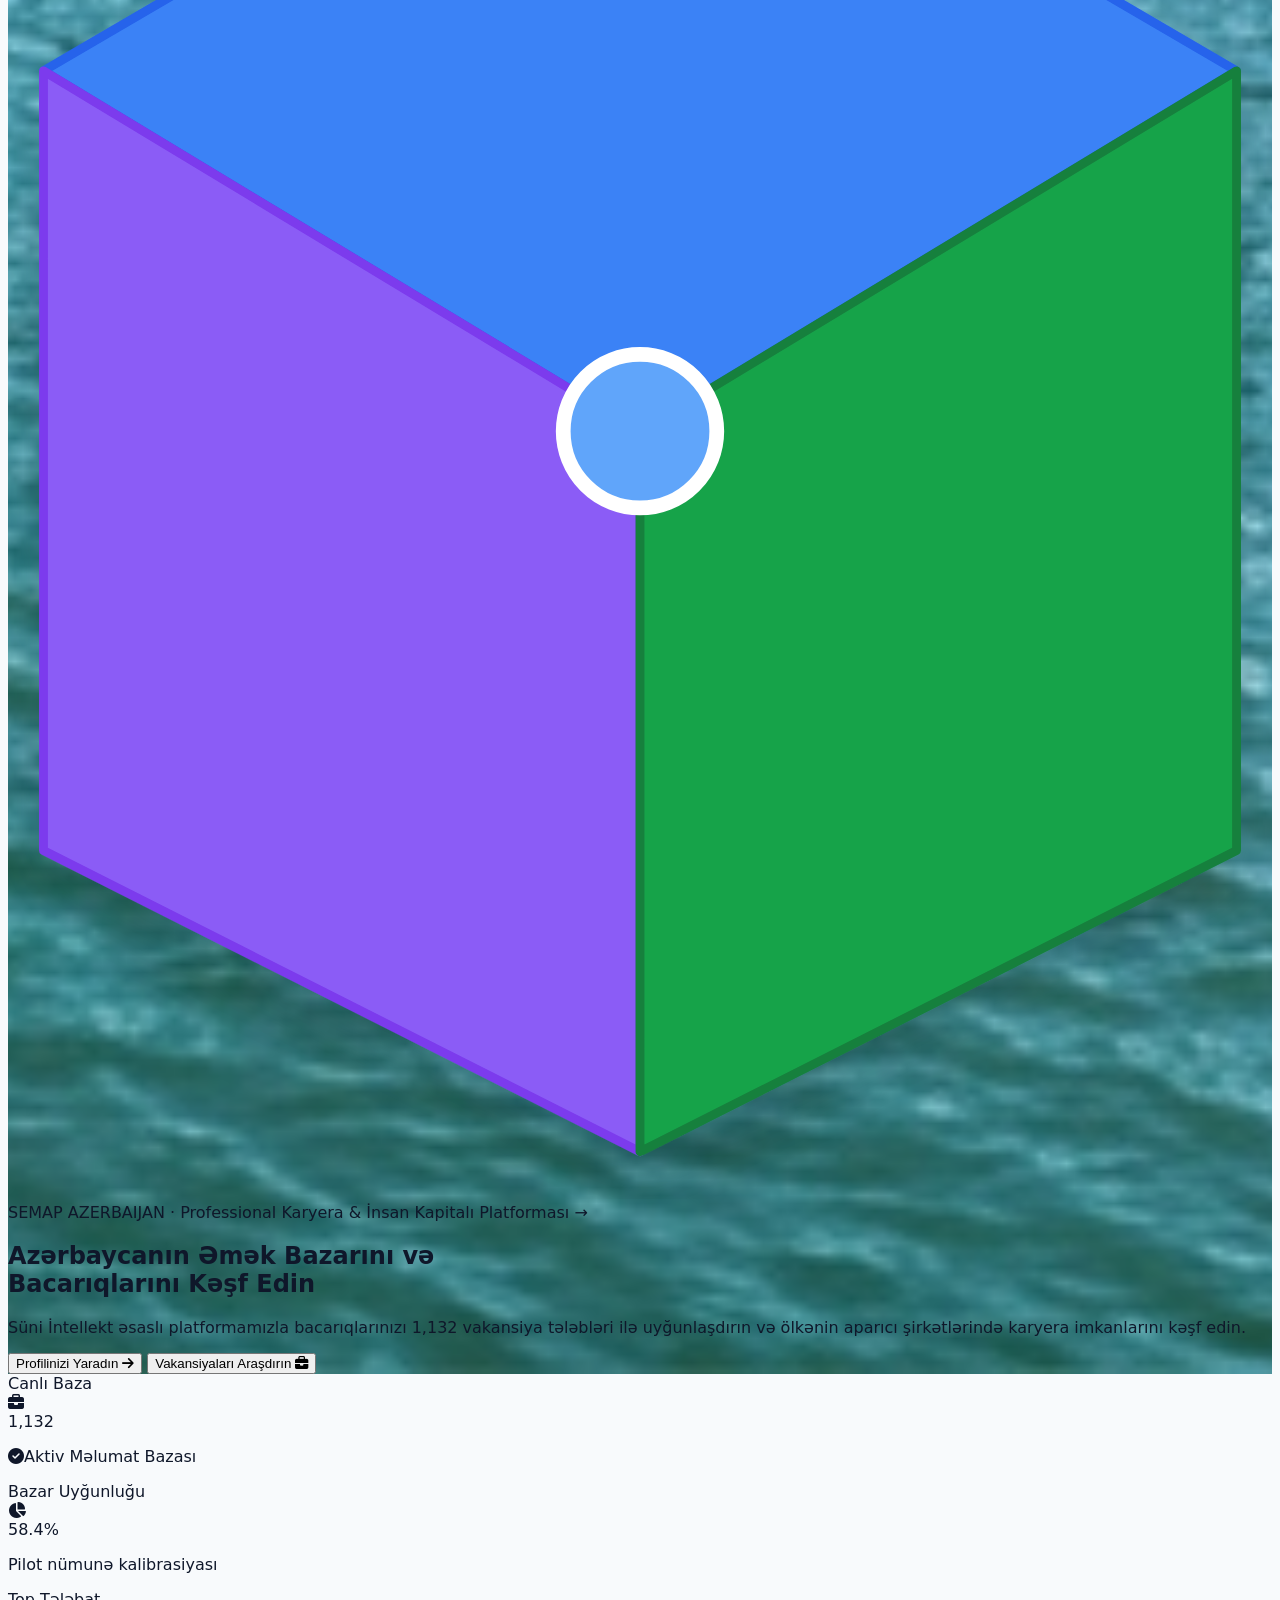
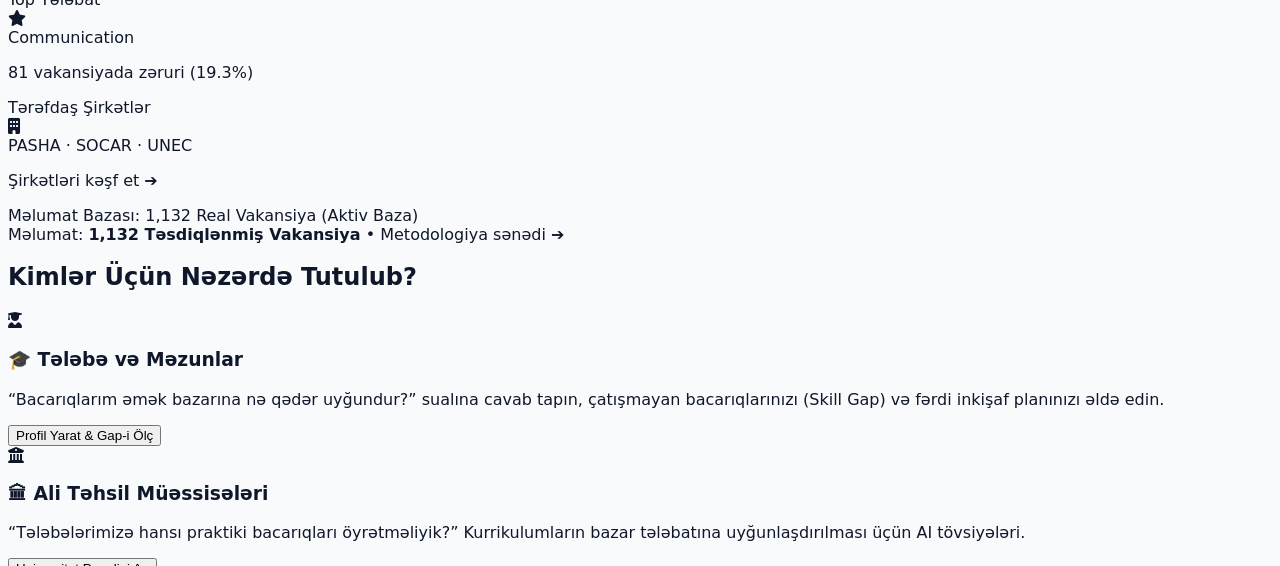
==== commit 3d034193: "yuklemeleri admin panele kecirtdik" ====
--- a/index.html
+++ b/index.html
@@ -1410,6 +1410,10 @@
                                 <i class="fas fa-chart-column text-sm w-4"></i>
                                 <span>Analitika</span>
                             </button>
+                            <button onclick="app.admin.switchAdminSubView('universities')" data-admin-nav-btn="universities" class="w-full flex items-center gap-3 px-3.5 py-2.5 rounded-xl text-xs font-semibold text-slate-300 hover:text-white hover:bg-slate-800/80 transition-all">
+                                <i class="fas fa-university text-sm w-4"></i>
+                                <span>Universitetlər & Kurrikulum</span>
+                            </button>
                             <button onclick="app.admin.switchAdminSubView('methodology')" data-admin-nav-btn="methodology" class="w-full flex items-center gap-3 px-3.5 py-2.5 rounded-xl text-xs font-semibold text-slate-300 hover:text-white hover:bg-slate-800/80 transition-all">
                                 <i class="fas fa-file-contract text-sm w-4"></i>
                                 <span>Metodologiya</span>
@@ -1765,6 +1769,200 @@
                                         <span>Bütün Data-nı Sil</span>
                                     </button>
                                 </div>
+                            </div>
+                        </div>
+                    </div>
+
+                    <!-- ============================================== -->
+                    <!-- SUBVIEW 6: UNIVERSITIES & CURRICULUM MANAGEMENT -->
+                    <!-- ============================================== -->
+                    <div data-admin-subview="universities" class="space-y-6 hidden" style="display: none;">
+                        <!-- Top Management Card with Quick Actions -->
+                        <div class="bg-gradient-to-r from-slate-900 via-indigo-950 to-slate-900 rounded-3xl p-6 sm:p-7 text-white shadow-xl relative overflow-hidden border border-slate-800">
+                            <div class="relative z-10 flex flex-col md:flex-row md:items-center justify-between gap-5">
+                                <div class="space-y-2 max-w-2xl">
+                                    <div class="inline-flex items-center gap-2 px-3 py-1 rounded-full bg-indigo-500/20 border border-indigo-400/30 text-[11px] font-bold text-indigo-300">
+                                        <i class="fas fa-shield-halved"></i>
+                                        <span>Yalnız Administrator İdarəetmə Mərkəzi</span>
+                                    </div>
+                                    <h3 class="text-xl sm:text-2xl font-black text-white tracking-tight">Universitet Kurrikulumu & Sillabus İdarəetməsi</h3>
+                                    <p class="text-xs sm:text-sm text-slate-300 leading-relaxed">
+                                        Bu modul ictimaiyyətə qapalıdır. Saytdakı bütün fənlər, tədris sillabusları, NLP ilə bacarıq çıxarışı və HR empirik audit sorğuları yalnız bu paneldən yüklənir, yenilənir və idarə olunur.
+                                    </p>
+                                </div>
+                                
+                                <div class="flex flex-wrap items-center gap-2.5">
+                                    <button onclick="app.openAddCourseModal()" class="px-4 py-2.5 rounded-xl bg-indigo-600 hover:bg-indigo-500 text-white text-xs font-bold shadow-lg shadow-indigo-600/30 flex items-center gap-2 transition-all cursor-pointer">
+                                        <i class="fas fa-plus"></i>
+                                        <span>Yeni Fənn / Sillabus</span>
+                                    </button>
+                                    
+                                    <label class="px-4 py-2.5 rounded-xl bg-white/10 hover:bg-white/20 text-white text-xs font-bold border border-white/10 flex items-center gap-2 transition-all cursor-pointer">
+                                        <i class="fas fa-file-arrow-up"></i>
+                                        <span>CSV İdxal</span>
+                                        <input id="admin-uni-csv-upload-input" type="file" accept=".csv" class="hidden" onchange="app.importCurriculumCSV(this.files[0])">
+                                    </label>
+
+                                    <button onclick="app.openHRSurveyModal()" class="px-4 py-2.5 rounded-xl bg-emerald-600 hover:bg-emerald-500 text-white text-xs font-bold shadow-lg shadow-emerald-600/30 flex items-center gap-2 transition-all cursor-pointer">
+                                        <i class="fas fa-clipboard-check"></i>
+                                        <span>Yeni HR Rəyi</span>
+                                    </button>
+
+                                    <button onclick="app.switchTab('university-dash')" class="px-4 py-2.5 rounded-xl bg-slate-800 hover:bg-slate-700 text-slate-200 text-xs font-bold border border-slate-700 flex items-center gap-2 transition-all cursor-pointer" title="Saytda ictimaiyyətin necə gördüyünə baxın">
+                                        <i class="fas fa-eye"></i>
+                                        <span>İctimai Reyestrə Bax</span>
+                                    </button>
+                                </div>
+                            </div>
+                        </div>
+
+                        <!-- Stat Counters -->
+                        <div class="grid grid-cols-2 lg:grid-cols-4 gap-4">
+                            <div class="bg-white p-5 rounded-2xl border border-slate-200/80 shadow-2xs">
+                                <div class="flex items-center justify-between">
+                                    <span class="text-xs font-bold text-slate-500">Qeydiyyatlı Fənlər</span>
+                                    <div class="w-8 h-8 rounded-xl bg-indigo-50 text-indigo-600 flex items-center justify-center text-xs font-bold">
+                                        <i class="fas fa-book-bookmark"></i>
+                                    </div>
+                                </div>
+                                <div class="text-2xl font-black text-slate-900 mt-2" id="admin-uni-stat-courses">0</div>
+                                <p class="text-[10px] text-slate-400 mt-1">Sillabusu olan aktiv tədris fənləri</p>
+                            </div>
+
+                            <div class="bg-white p-5 rounded-2xl border border-slate-200/80 shadow-2xs">
+                                <div class="flex items-center justify-between">
+                                    <span class="text-xs font-bold text-slate-500">NLP ilə Çıxarılan BBS</span>
+                                    <div class="w-8 h-8 rounded-xl bg-purple-50 text-purple-600 flex items-center justify-center text-xs font-bold">
+                                        <i class="fas fa-brain"></i>
+                                    </div>
+                                </div>
+                                <div class="text-2xl font-black text-slate-900 mt-2" id="admin-uni-stat-skills">0</div>
+                                <p class="text-[10px] text-slate-400 mt-1">Dərinlik səviyyəsi (1-5) təyin edilmiş</p>
+                            </div>
+
+                            <div class="bg-white p-5 rounded-2xl border border-slate-200/80 shadow-2xs">
+                                <div class="flex items-center justify-between">
+                                    <span class="text-xs font-bold text-slate-500">Əhatə Edilən Ali Məktəblər</span>
+                                    <div class="w-8 h-8 rounded-xl bg-blue-50 text-blue-600 flex items-center justify-center text-xs font-bold">
+                                        <i class="fas fa-university"></i>
+                                    </div>
+                                </div>
+                                <div class="text-2xl font-black text-slate-900 mt-2" id="admin-uni-stat-unis">5</div>
+                                <p class="text-[10px] text-slate-400 mt-1">UNEC, BDU, BANM, ADNSU, ADA</p>
+                            </div>
+
+                            <div class="bg-white p-5 rounded-2xl border border-slate-200/80 shadow-2xs">
+                                <div class="flex items-center justify-between">
+                                    <span class="text-xs font-bold text-slate-500">HR Empirik Sorğular</span>
+                                    <div class="w-8 h-8 rounded-xl bg-emerald-50 text-emerald-600 flex items-center justify-center text-xs font-bold">
+                                        <i class="fas fa-clipboard-user"></i>
+                                    </div>
+                                </div>
+                                <div class="text-2xl font-black text-slate-900 mt-2" id="admin-uni-stat-surveys">0</div>
+                                <p class="text-[10px] text-slate-400 mt-1">İşəgötürən reallıq auditləri</p>
+                            </div>
+                        </div>
+
+                        <!-- Section 1: Course & Syllabus Management -->
+                        <div class="bg-white rounded-2xl border border-slate-200/80 shadow-2xs p-6 space-y-5">
+                            <div class="flex flex-col sm:flex-row sm:items-center justify-between gap-4 pb-4 border-b border-slate-100">
+                                <div>
+                                    <h3 class="text-base font-black text-slate-900">Fənn və Sillabus Reyestri (İdarəetmə)</h3>
+                                    <p class="text-xs text-slate-500">Bazada olan bütün fənlərin siyahısı, NLP bacarıqları və silmə/idarə əməliyyatları</p>
+                                </div>
+                                <div class="flex items-center gap-2">
+                                    <button onclick="app.exportCurriculumCSV()" class="px-3 py-1.5 text-xs font-semibold rounded-xl bg-slate-50 hover:bg-slate-100 text-slate-700 border border-slate-200 flex items-center gap-1.5 transition-all">
+                                        <i class="fas fa-download text-slate-400"></i>
+                                        <span>Fənlər CSV İxrac</span>
+                                    </button>
+                                    <button onclick="app.openAddCourseModal()" class="px-3.5 py-1.5 text-xs font-bold rounded-xl bg-indigo-600 hover:bg-indigo-700 text-white flex items-center gap-1.5 shadow-2xs transition-all">
+                                        <i class="fas fa-plus"></i>
+                                        <span>Yeni Fənn</span>
+                                    </button>
+                                </div>
+                            </div>
+
+                            <!-- Filter & Search Toolbar -->
+                            <div class="grid grid-cols-1 sm:grid-cols-3 gap-3">
+                                <div class="relative">
+                                    <i class="fas fa-search absolute left-3 top-1/2 -translate-y-1/2 text-slate-400 text-xs"></i>
+                                    <input type="text" id="admin-uni-search" oninput="if(app.universityModule) app.universityModule.renderAdminManagementView()" placeholder="Fənn adı, kodu və ya bacarıq axtar..." class="w-full pl-8 pr-3 py-2 bg-slate-50 border border-slate-200 rounded-xl text-xs font-medium focus:bg-white focus:outline-none focus:ring-2 focus:ring-indigo-500">
+                                </div>
+                                <div>
+                                    <select id="admin-uni-filter-uni" onchange="if(app.universityModule) app.universityModule.renderAdminManagementView()" class="w-full py-2 px-3 bg-slate-50 border border-slate-200 rounded-xl text-xs font-medium focus:bg-white focus:outline-none focus:ring-2 focus:ring-indigo-500 cursor-pointer">
+                                        <option value="all">Bütün Universitetlər</option>
+                                        <option value="unec">UNEC</option>
+                                        <option value="bdu">BDU</option>
+                                        <option value="banm">BANM</option>
+                                        <option value="azii">ADNSU</option>
+                                        <option value="ada">ADA Universiteti</option>
+                                    </select>
+                                </div>
+                                <div>
+                                    <select id="admin-uni-filter-major" onchange="if(app.universityModule) app.universityModule.renderAdminManagementView()" class="w-full py-2 px-3 bg-slate-50 border border-slate-200 rounded-xl text-xs font-medium focus:bg-white focus:outline-none focus:ring-2 focus:ring-indigo-500 cursor-pointer">
+                                        <option value="all">Bütün İxtisaslar</option>
+                                        <option value="it">İnformasiya Texnologiyaları & CS</option>
+                                        <option value="finance">Maliyyə & Mühasibatlıq</option>
+                                        <option value="economics">İqtisadiyyat & Biznes Analitikası</option>
+                                    </select>
+                                </div>
+                            </div>
+
+                            <!-- Courses Table -->
+                            <div class="overflow-x-auto rounded-xl border border-slate-200">
+                                <table class="w-full text-left text-xs">
+                                    <thead class="bg-slate-50 text-slate-600 font-bold border-b border-slate-200">
+                                        <tr>
+                                            <th class="p-3">Kod & Fənn Adı</th>
+                                            <th class="p-3">Universitet & İxtisas</th>
+                                            <th class="p-3">Kredit</th>
+                                            <th class="p-3">NLP ilə Çıxarılan Bacarıqlar</th>
+                                            <th class="p-3 text-right">Əməliyyat</th>
+                                        </tr>
+                                    </thead>
+                                    <tbody id="admin-uni-courses-tbody" class="divide-y divide-slate-100 bg-white">
+                                        <!-- Dynamic Admin Course Rows -->
+                                    </tbody>
+                                </table>
+                            </div>
+                        </div>
+
+                        <!-- Section 2: HR Reality Surveys Management -->
+                        <div class="bg-white rounded-2xl border border-slate-200/80 shadow-2xs p-6 space-y-5">
+                            <div class="flex flex-col sm:flex-row sm:items-center justify-between gap-4 pb-4 border-b border-slate-100">
+                                <div>
+                                    <h3 class="text-base font-black text-slate-900">HR Empirik Sorğuları (İdarəetmə)</h3>
+                                    <p class="text-xs text-slate-500">İşəgötürənlərdən toplanan reallıq auditləri və qiymətləndirmələr</p>
+                                </div>
+                                <div class="flex items-center gap-2">
+                                    <button onclick="app.exportHRRealityCSV()" class="px-3 py-1.5 text-xs font-semibold rounded-xl bg-slate-50 hover:bg-slate-100 text-slate-700 border border-slate-200 flex items-center gap-1.5 transition-all">
+                                        <i class="fas fa-download text-slate-400"></i>
+                                        <span>HR CSV İxrac</span>
+                                    </button>
+                                    <button onclick="app.openHRSurveyModal()" class="px-3.5 py-1.5 text-xs font-bold rounded-xl bg-emerald-600 hover:bg-emerald-700 text-white flex items-center gap-1.5 shadow-2xs transition-all">
+                                        <i class="fas fa-plus"></i>
+                                        <span>Yeni HR Sorğusu</span>
+                                    </button>
+                                </div>
+                            </div>
+
+                            <!-- HR Surveys Table -->
+                            <div class="overflow-x-auto rounded-xl border border-slate-200">
+                                <table class="w-full text-left text-xs">
+                                    <thead class="bg-slate-50 text-slate-600 font-bold border-b border-slate-200">
+                                        <tr>
+                                            <th class="p-3">Müəssisə / Şirkət</th>
+                                            <th class="p-3">İR Nümayəndəsi & Rol</th>
+                                            <th class="p-3">Tarix</th>
+                                            <th class="p-3">Qiymətləndirilən BBS</th>
+                                            <th class="p-3">Qeydlər</th>
+                                            <th class="p-3 text-right">Əməliyyat</th>
+                                        </tr>
+                                    </thead>
+                                    <tbody id="admin-uni-hr-tbody" class="divide-y divide-slate-100 bg-white">
+                                        <!-- Dynamic HR Rows -->
+                                    </tbody>
+                                </table>
                             </div>
                         </div>
                     </div>
@@ -2230,15 +2428,12 @@
                         </select>
                     </div>
 
-                    <button onclick="app.openAddCourseModal()" class="px-3 py-2 text-xs font-bold rounded-xl bg-indigo-600 text-white hover:bg-indigo-700 shadow-2xs flex items-center gap-1.5 transition-all">
-                        <i class="fas fa-plus"></i>
-                        <span>Yeni Fənn / Sillabus</span>
-                    </button>
-
-                    <button onclick="app.openHRSurveyModal()" class="px-3 py-2 text-xs font-bold rounded-xl bg-emerald-600 text-white hover:bg-emerald-700 shadow-2xs flex items-center gap-1.5 transition-all">
-                        <i class="fas fa-clipboard-check"></i>
-                        <span>HR Empirik Rəy</span>
-                    </button>
+                    <div id="uni-public-auth-status-container" class="flex items-center gap-2">
+                        <span class="px-3 py-2 text-xs font-bold rounded-xl bg-slate-100 text-slate-700 border border-slate-200 shadow-2xs flex items-center gap-1.5">
+                            <i class="fas fa-shield-alt text-indigo-600"></i>
+                            <span>Rəsmi Açıq Reyestr</span>
+                        </span>
+                    </div>
                 </div>
             </div>
 
@@ -2363,21 +2558,14 @@
                         <div class="flex items-center gap-2">
                             <span class="text-xs font-bold text-slate-500">Ümumi: <span id="uni-course-repo-count" class="text-indigo-600 font-black">0</span> fənn</span>
                             
-                            <label class="px-3 py-1.5 text-xs font-semibold rounded-xl bg-white border border-slate-300 hover:bg-slate-50 text-slate-700 shadow-2xs flex items-center gap-1.5 cursor-pointer">
-                                <i class="fas fa-file-arrow-up text-slate-500"></i>
-                                <span>CSV İdxal</span>
-                                <input id="uni-csv-upload-input" type="file" accept=".csv" class="hidden" onchange="app.importCurriculumCSV(this.files[0])">
-                            </label>
-
-                            <button onclick="app.exportCurriculumCSV()" class="px-3 py-1.5 text-xs font-semibold rounded-xl bg-white border border-slate-300 hover:bg-slate-50 text-slate-700 shadow-2xs flex items-center gap-1.5">
+                            <button onclick="app.exportCurriculumCSV()" class="px-3 py-1.5 text-xs font-semibold rounded-xl bg-white border border-slate-300 hover:bg-slate-50 text-slate-700 shadow-2xs flex items-center gap-1.5 cursor-pointer">
                                 <i class="fas fa-download text-slate-500"></i>
                                 <span>CSV İxrac</span>
                             </button>
 
-                            <button onclick="app.openAddCourseModal()" class="px-3.5 py-1.5 text-xs font-bold rounded-xl bg-indigo-600 text-white hover:bg-indigo-700 shadow-2xs flex items-center gap-1.5">
-                                <i class="fas fa-plus"></i>
-                                <span>Yeni Fənn Əlavə Et</span>
-                            </button>
+                            <span class="px-2.5 py-1 text-[11px] font-bold rounded-lg bg-slate-100 text-slate-600 border border-slate-200">
+                                <i class="fas fa-lock text-slate-400 mr-1"></i>Admin İdarəetməli
+                            </span>
                         </div>
                     </div>
 
@@ -2438,14 +2626,13 @@
                             <p class="text-xs text-slate-500">Vakansiyalarda yazılan formal tələblər ilə iş yerindəki real gündəlik zəruriliyin (1-5 şkala) emprik müqayisəsi.</p>
                         </div>
                         <div class="flex items-center gap-2">
-                            <button onclick="app.exportHRRealityCSV()" class="px-3 py-1.5 text-xs font-semibold rounded-xl bg-white border border-slate-300 hover:bg-slate-50 text-slate-700 shadow-2xs flex items-center gap-1.5">
+                            <button onclick="app.exportHRRealityCSV()" class="px-3 py-1.5 text-xs font-semibold rounded-xl bg-white border border-slate-300 hover:bg-slate-50 text-slate-700 shadow-2xs flex items-center gap-1.5 cursor-pointer">
                                 <i class="fas fa-download text-slate-500"></i>
                                 <span>CSV İxrac</span>
                             </button>
-                            <button onclick="app.openHRSurveyModal()" class="px-3.5 py-1.5 text-xs font-bold rounded-xl bg-emerald-600 text-white hover:bg-emerald-700 shadow-2xs flex items-center gap-1.5">
-                                <i class="fas fa-plus"></i>
-                                <span>Yeni İR Rəyi Əlavə Et</span>
-                            </button>
+                            <span class="px-2.5 py-1 text-[11px] font-bold rounded-lg bg-emerald-50 text-emerald-700 border border-emerald-200">
+                                <i class="fas fa-shield-check mr-1"></i>Verifikasiyalı Sorğular
+                            </span>
                         </div>
                     </div>
 
